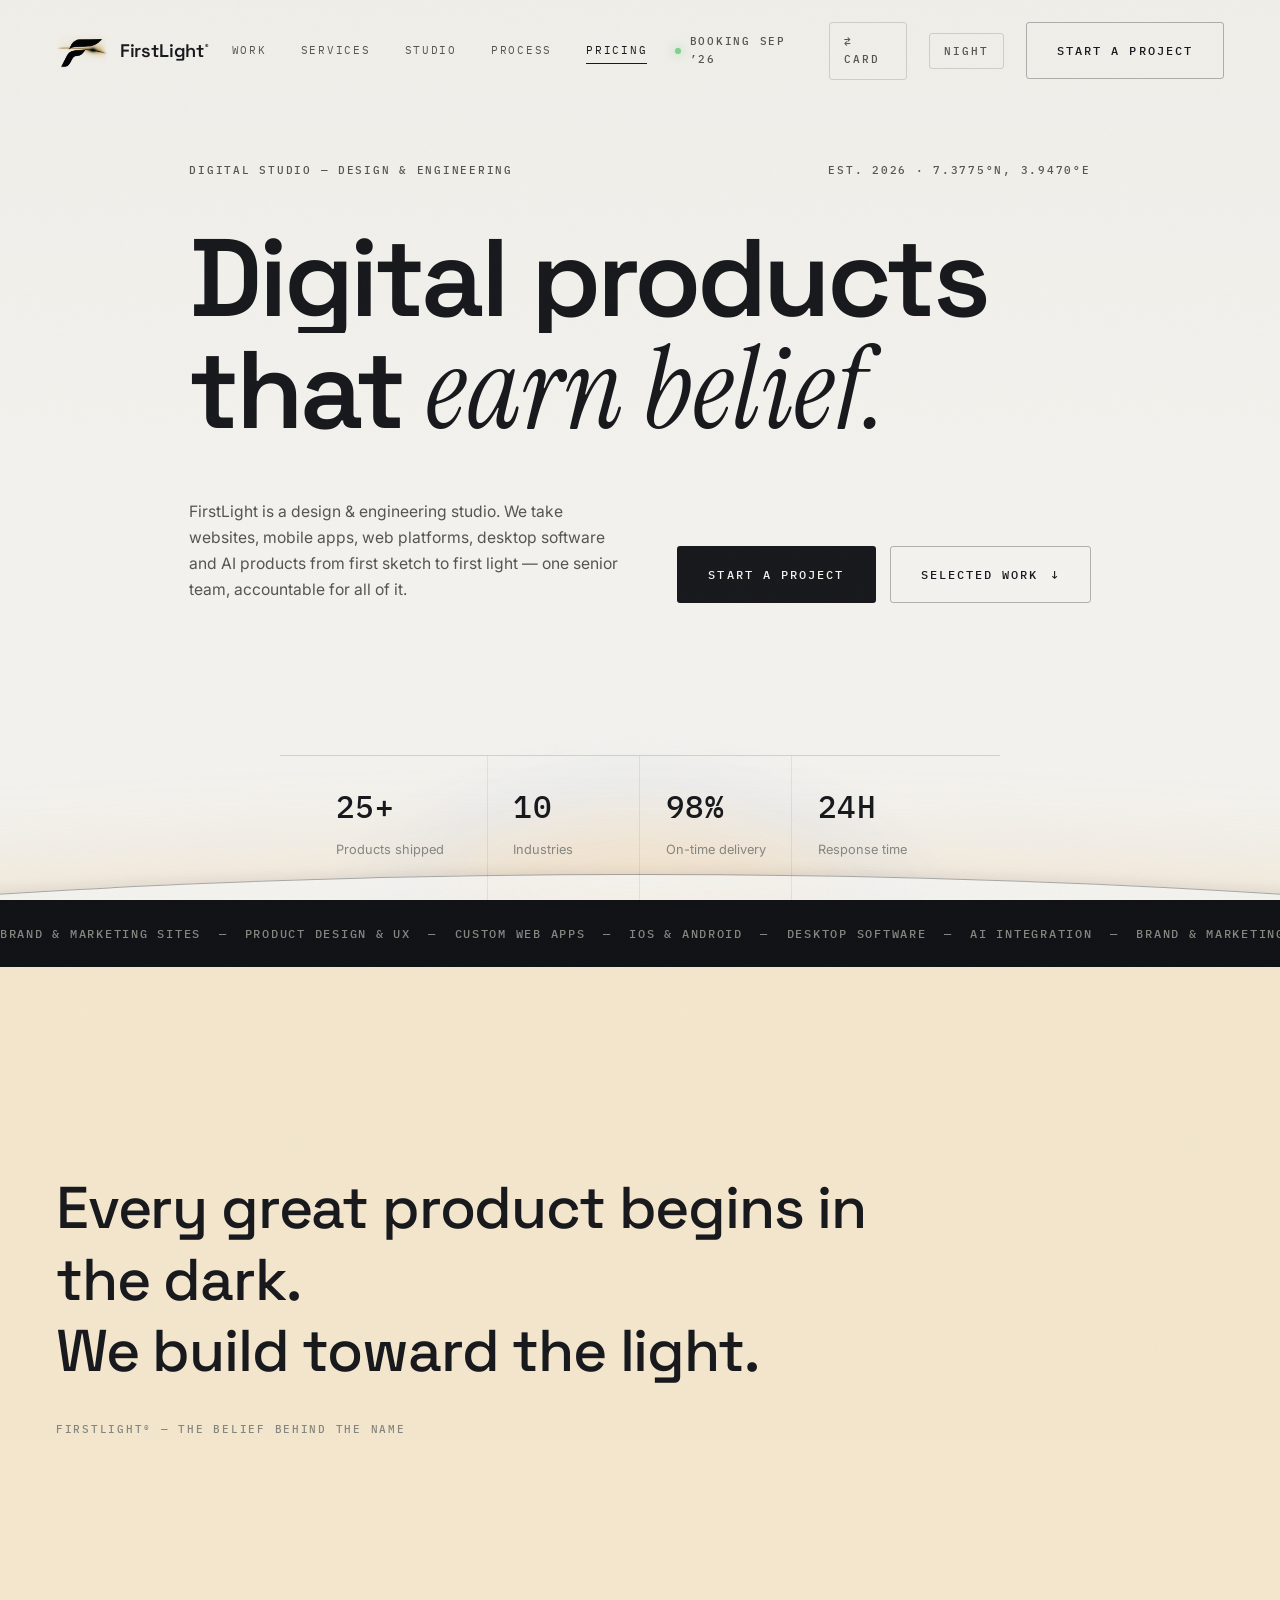
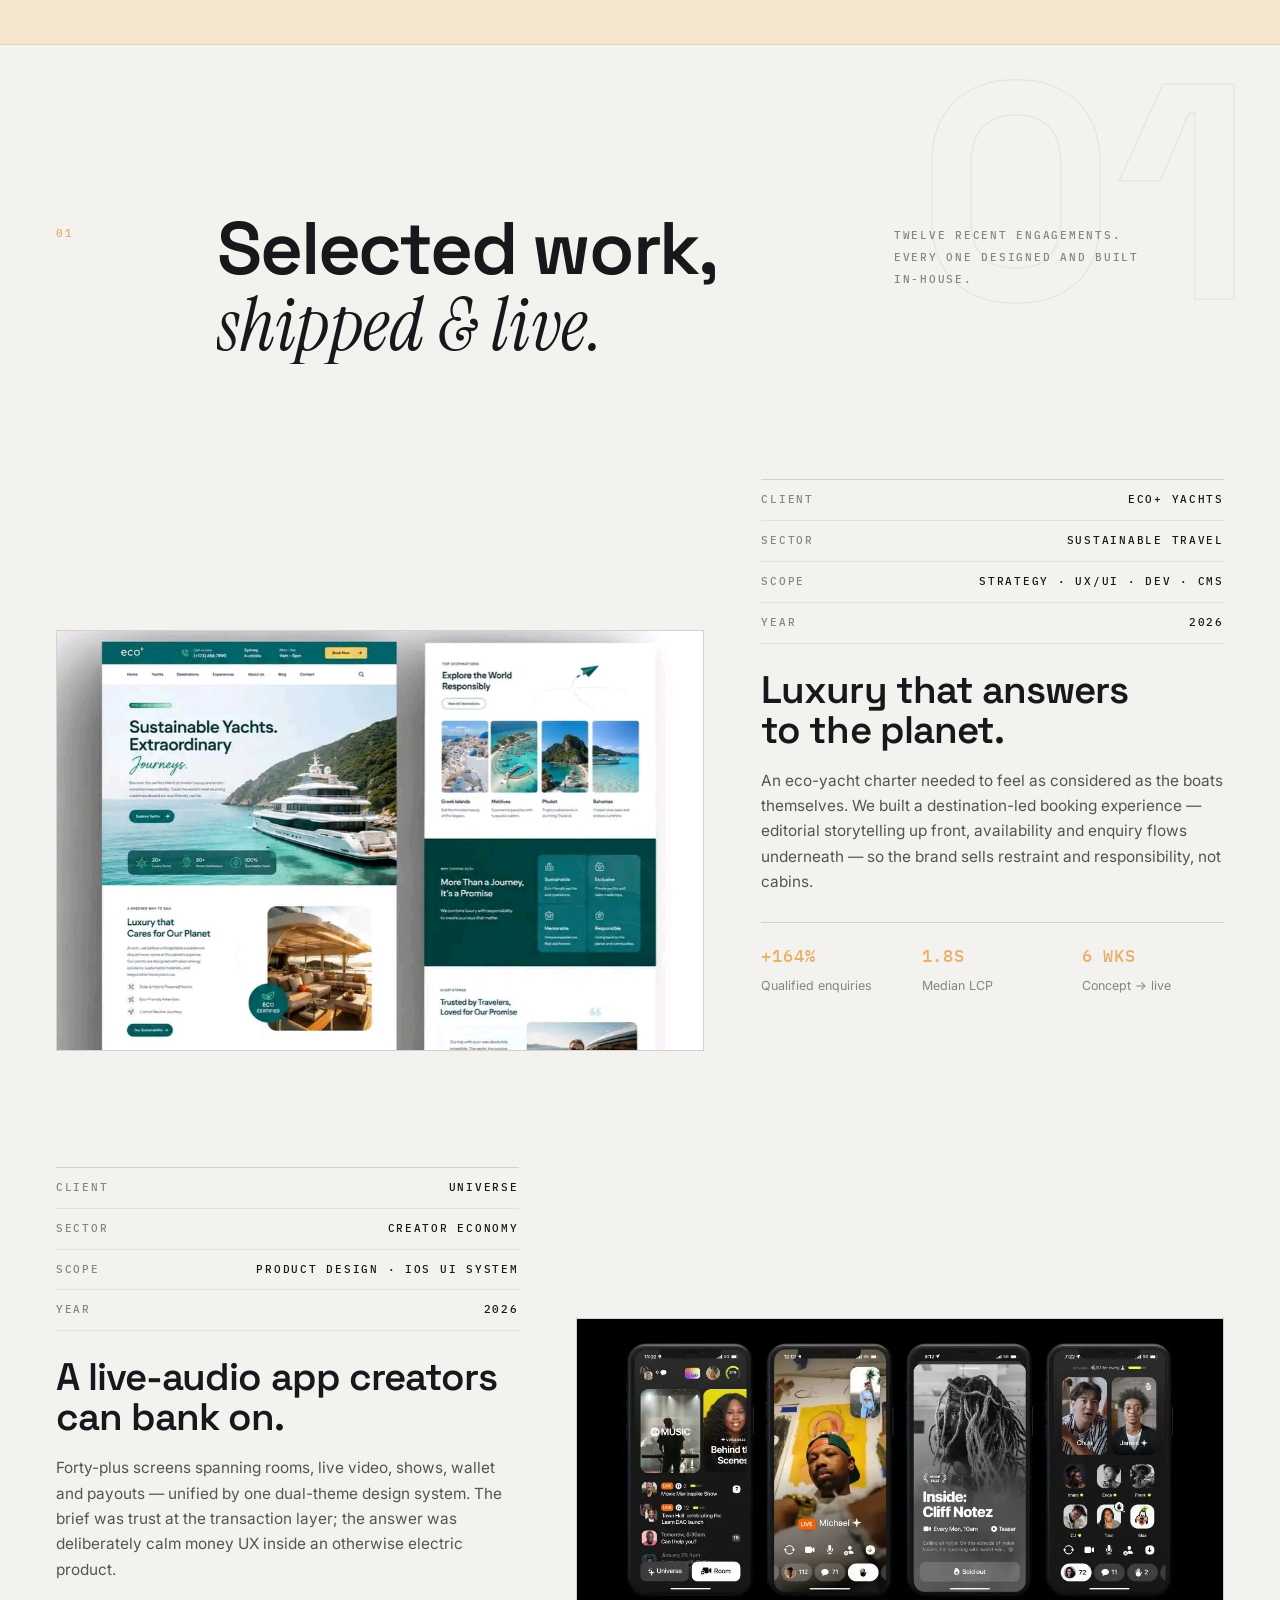
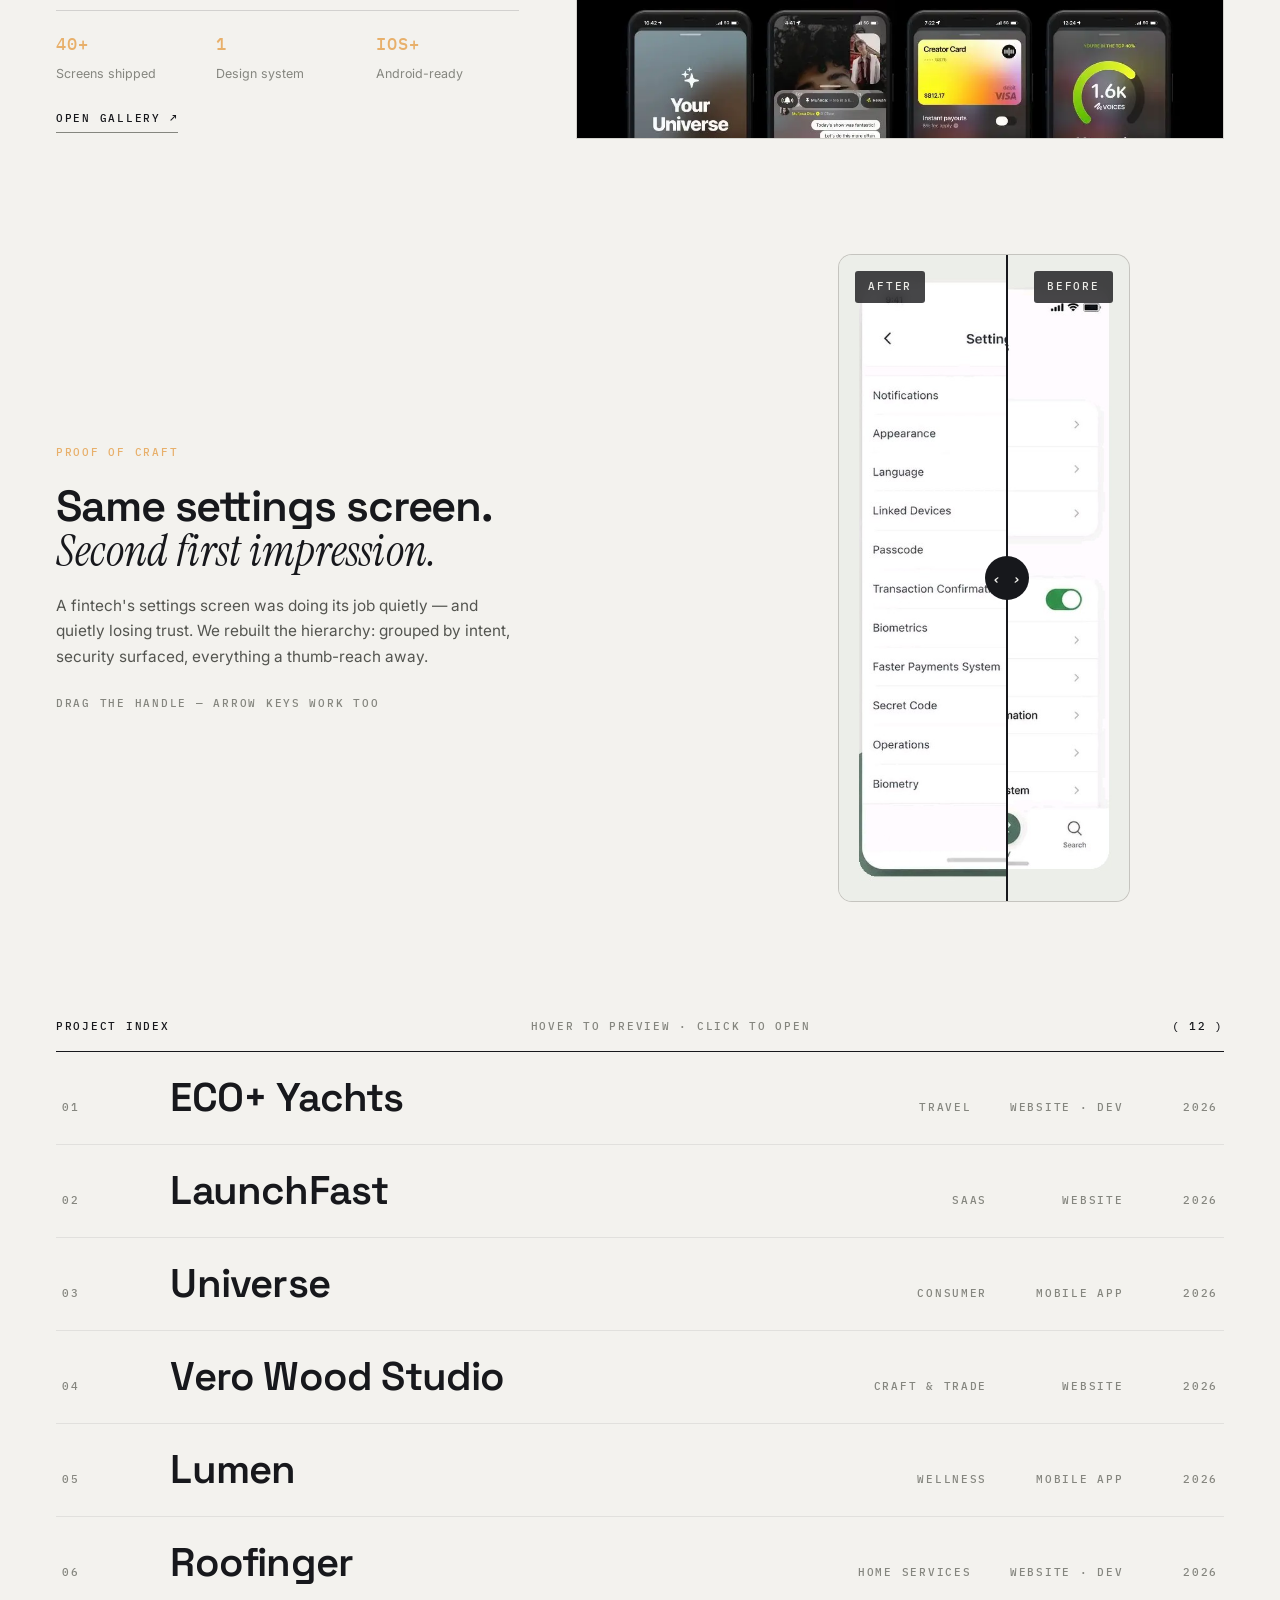
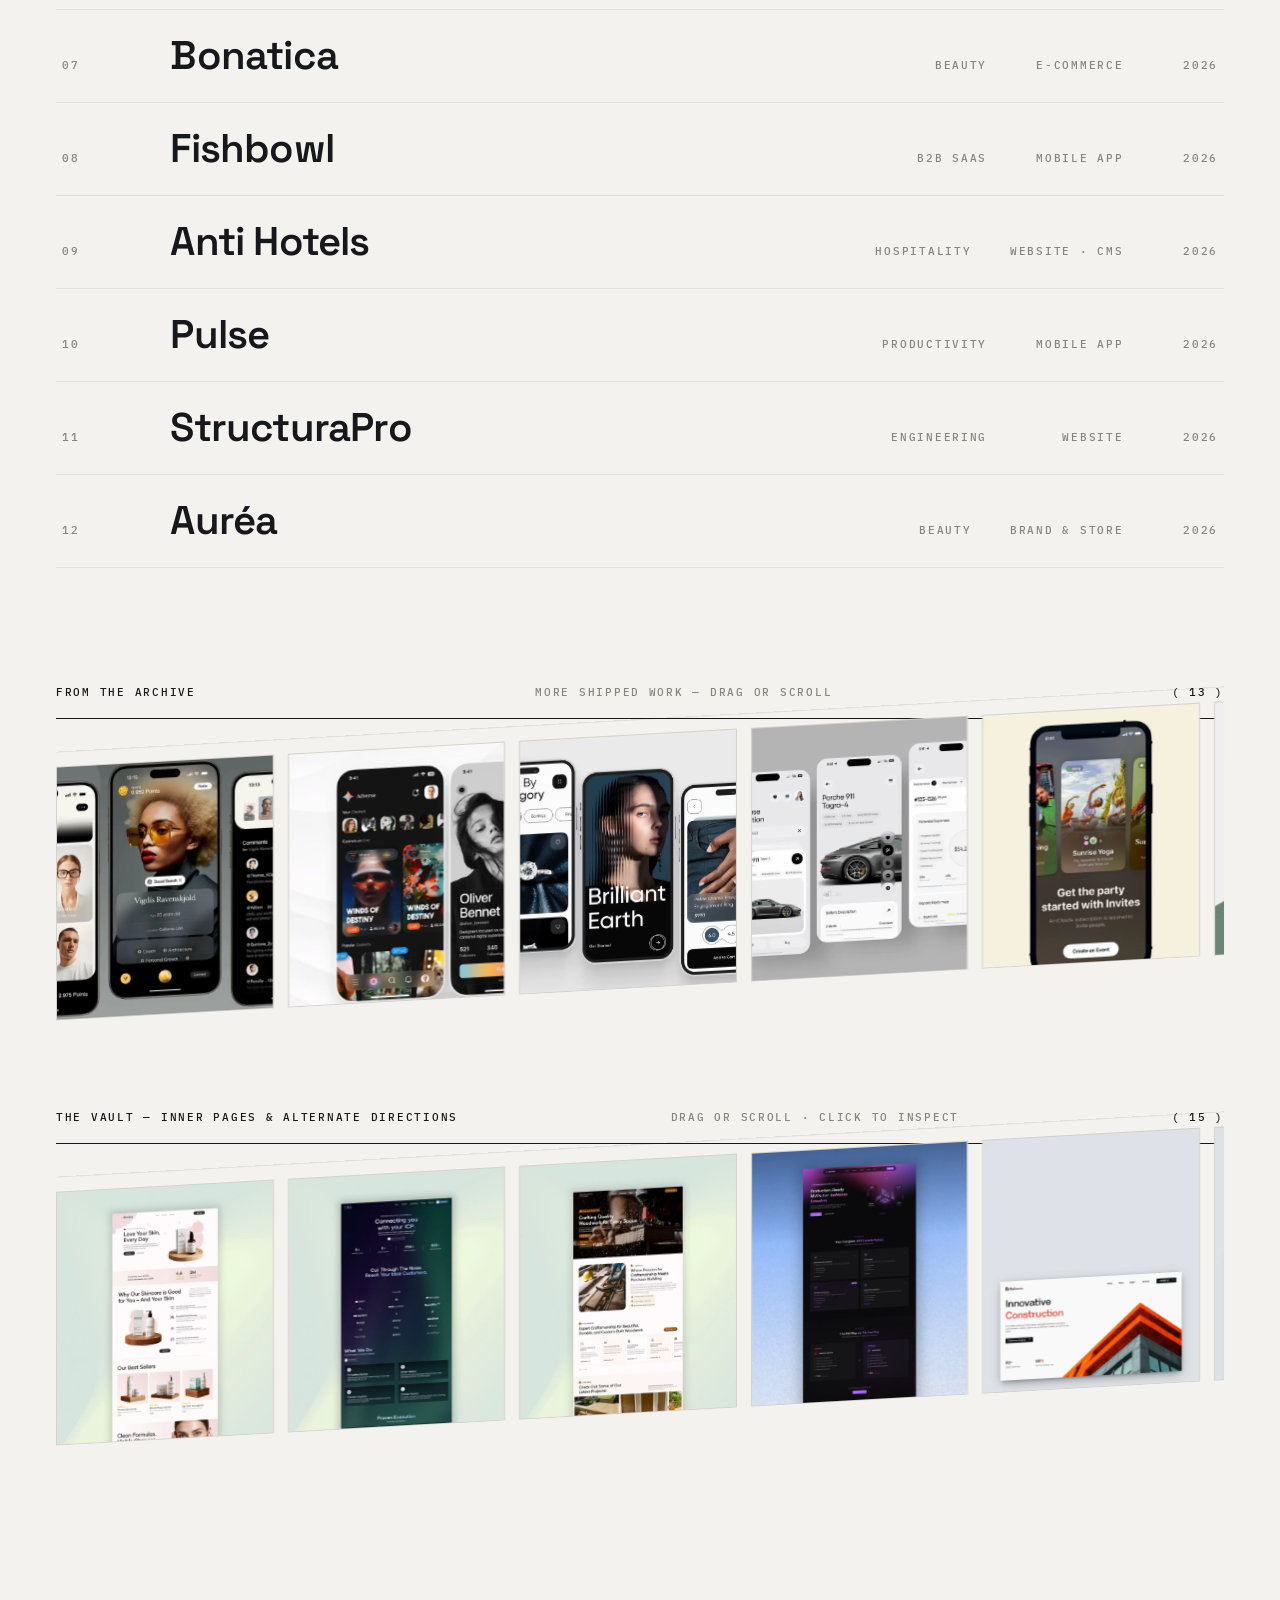
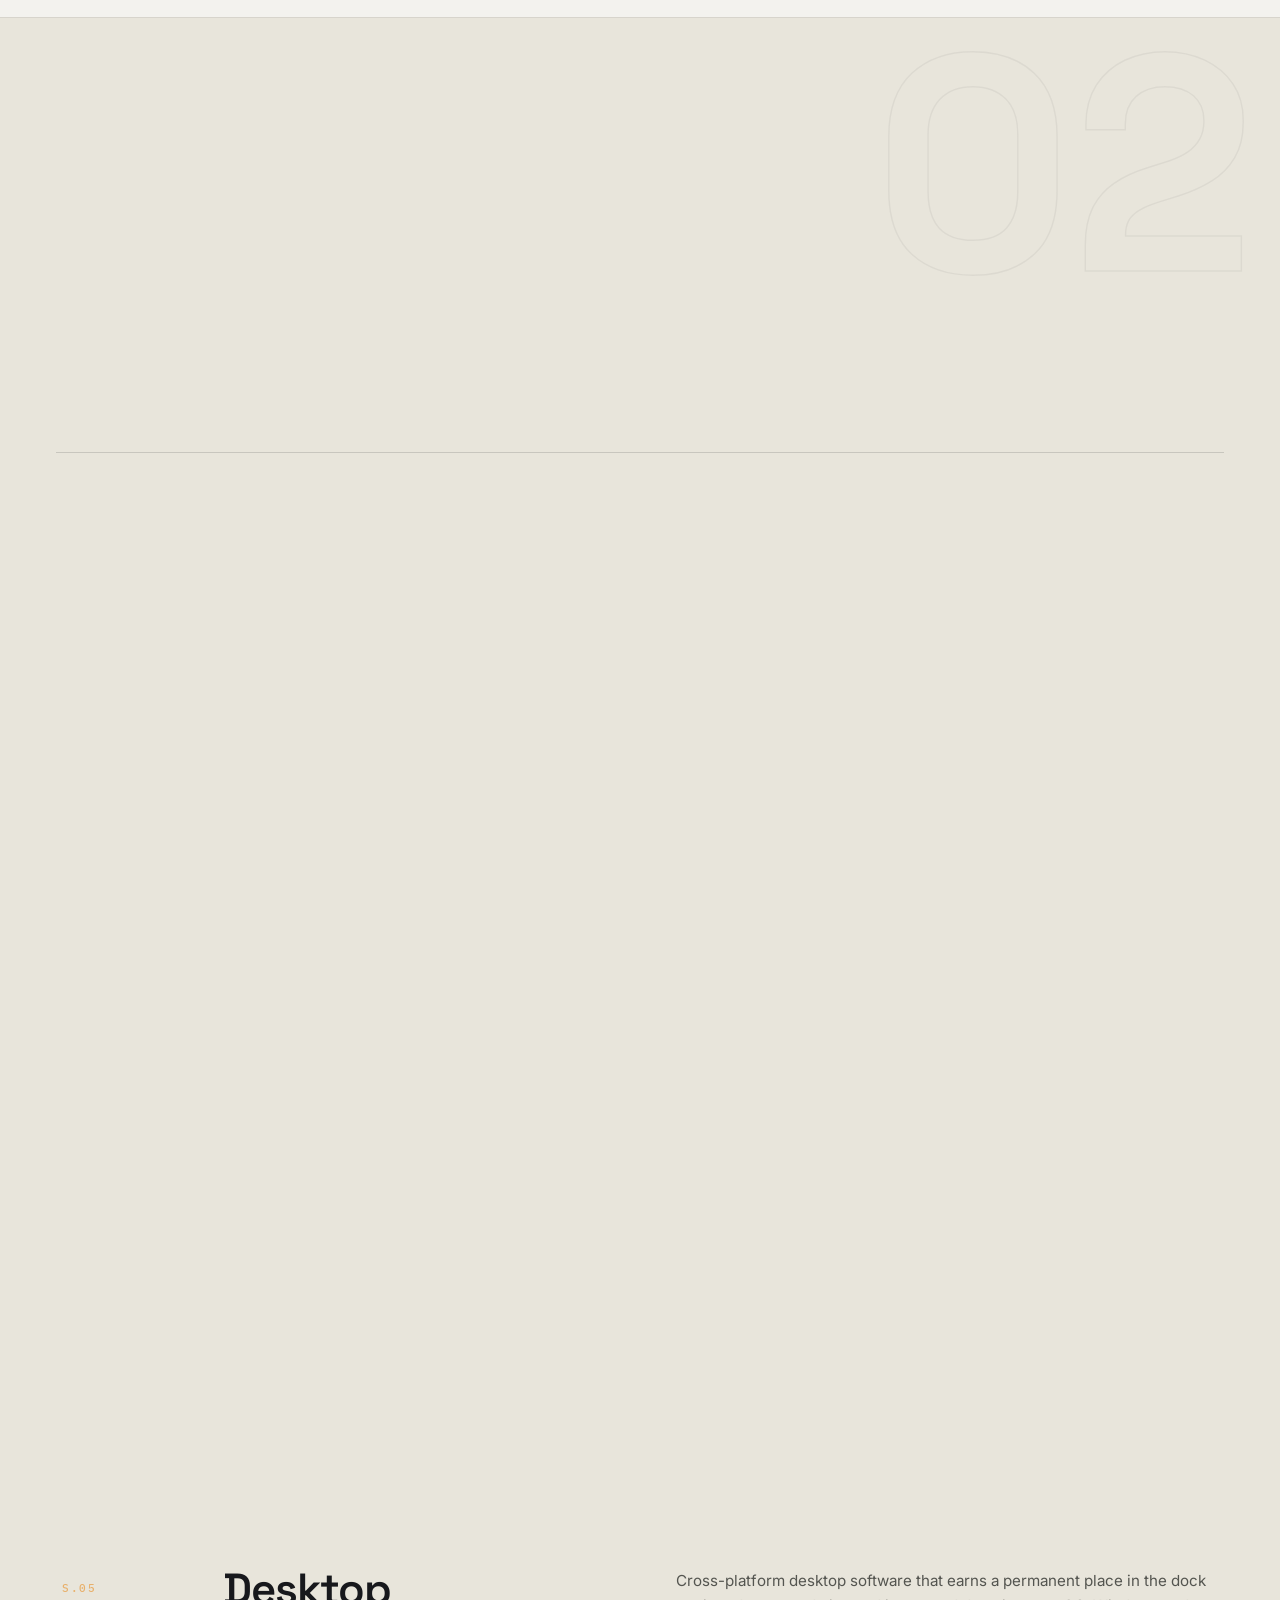
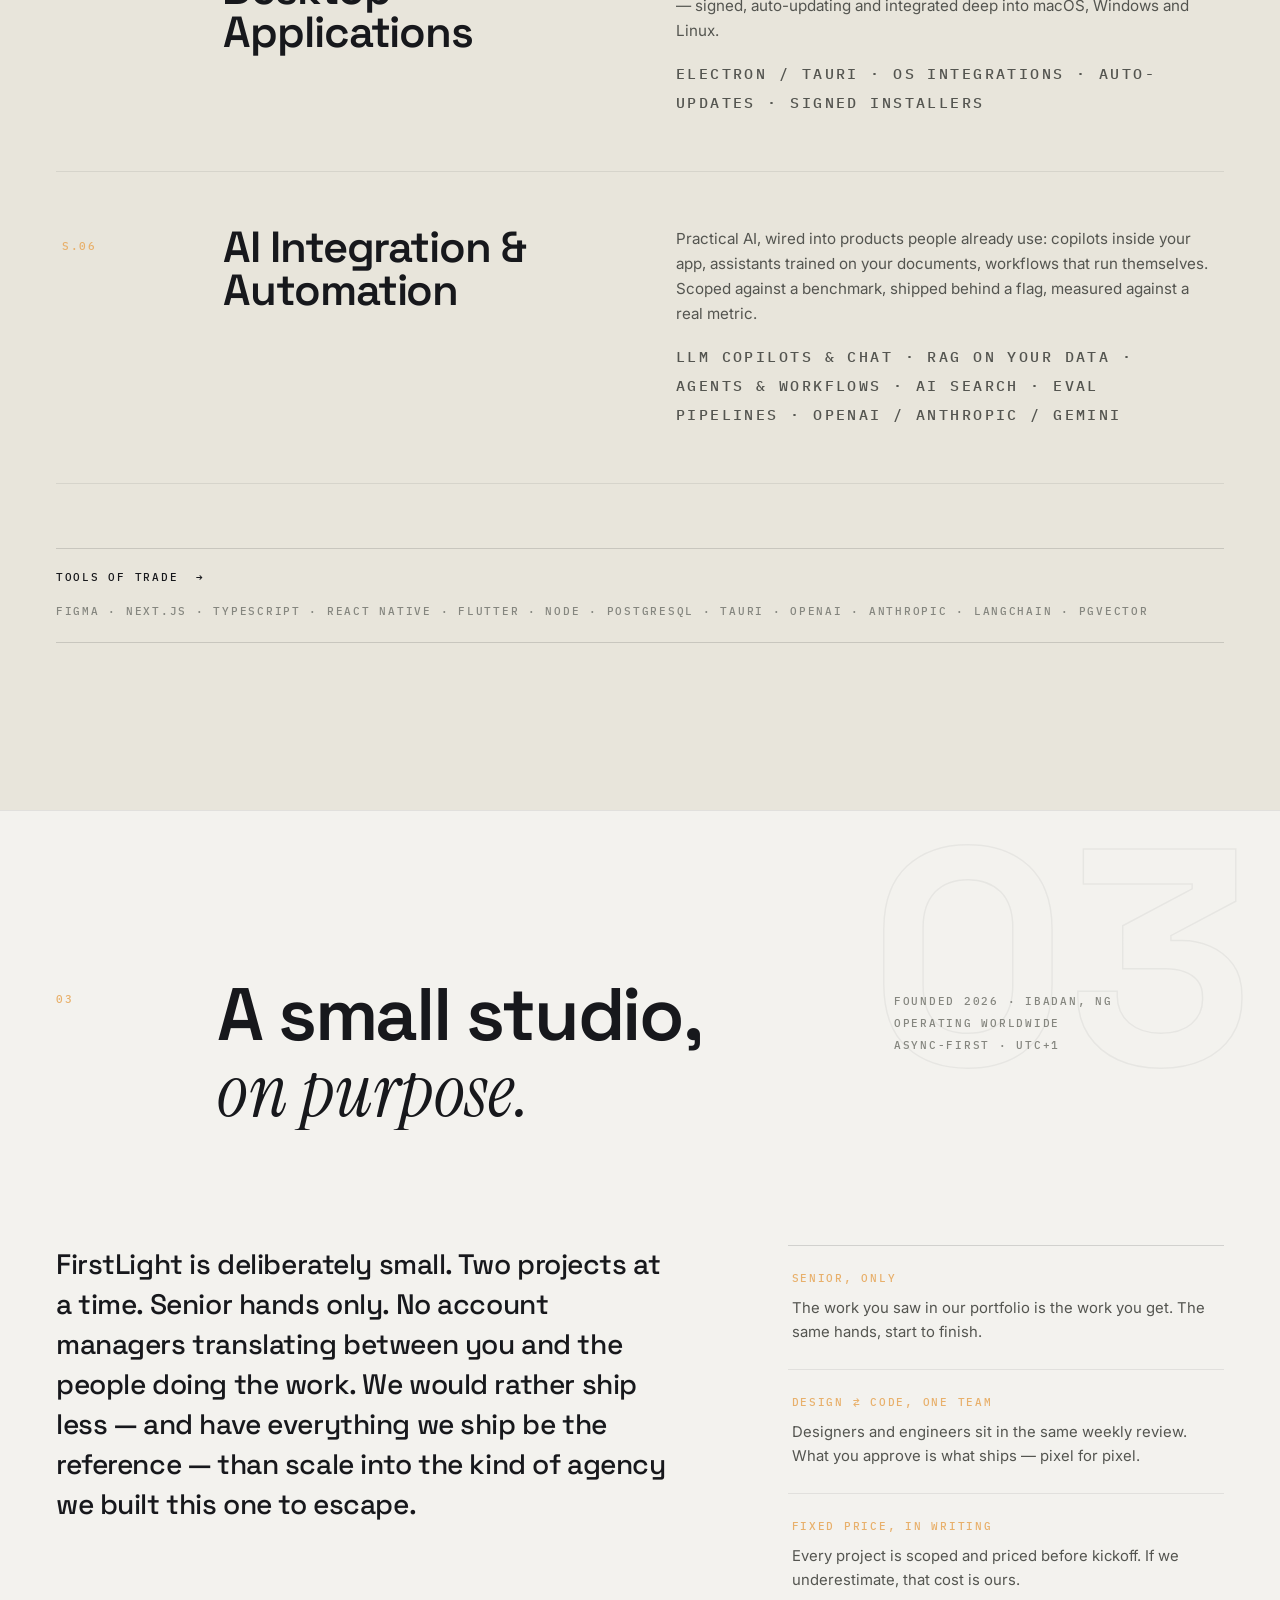
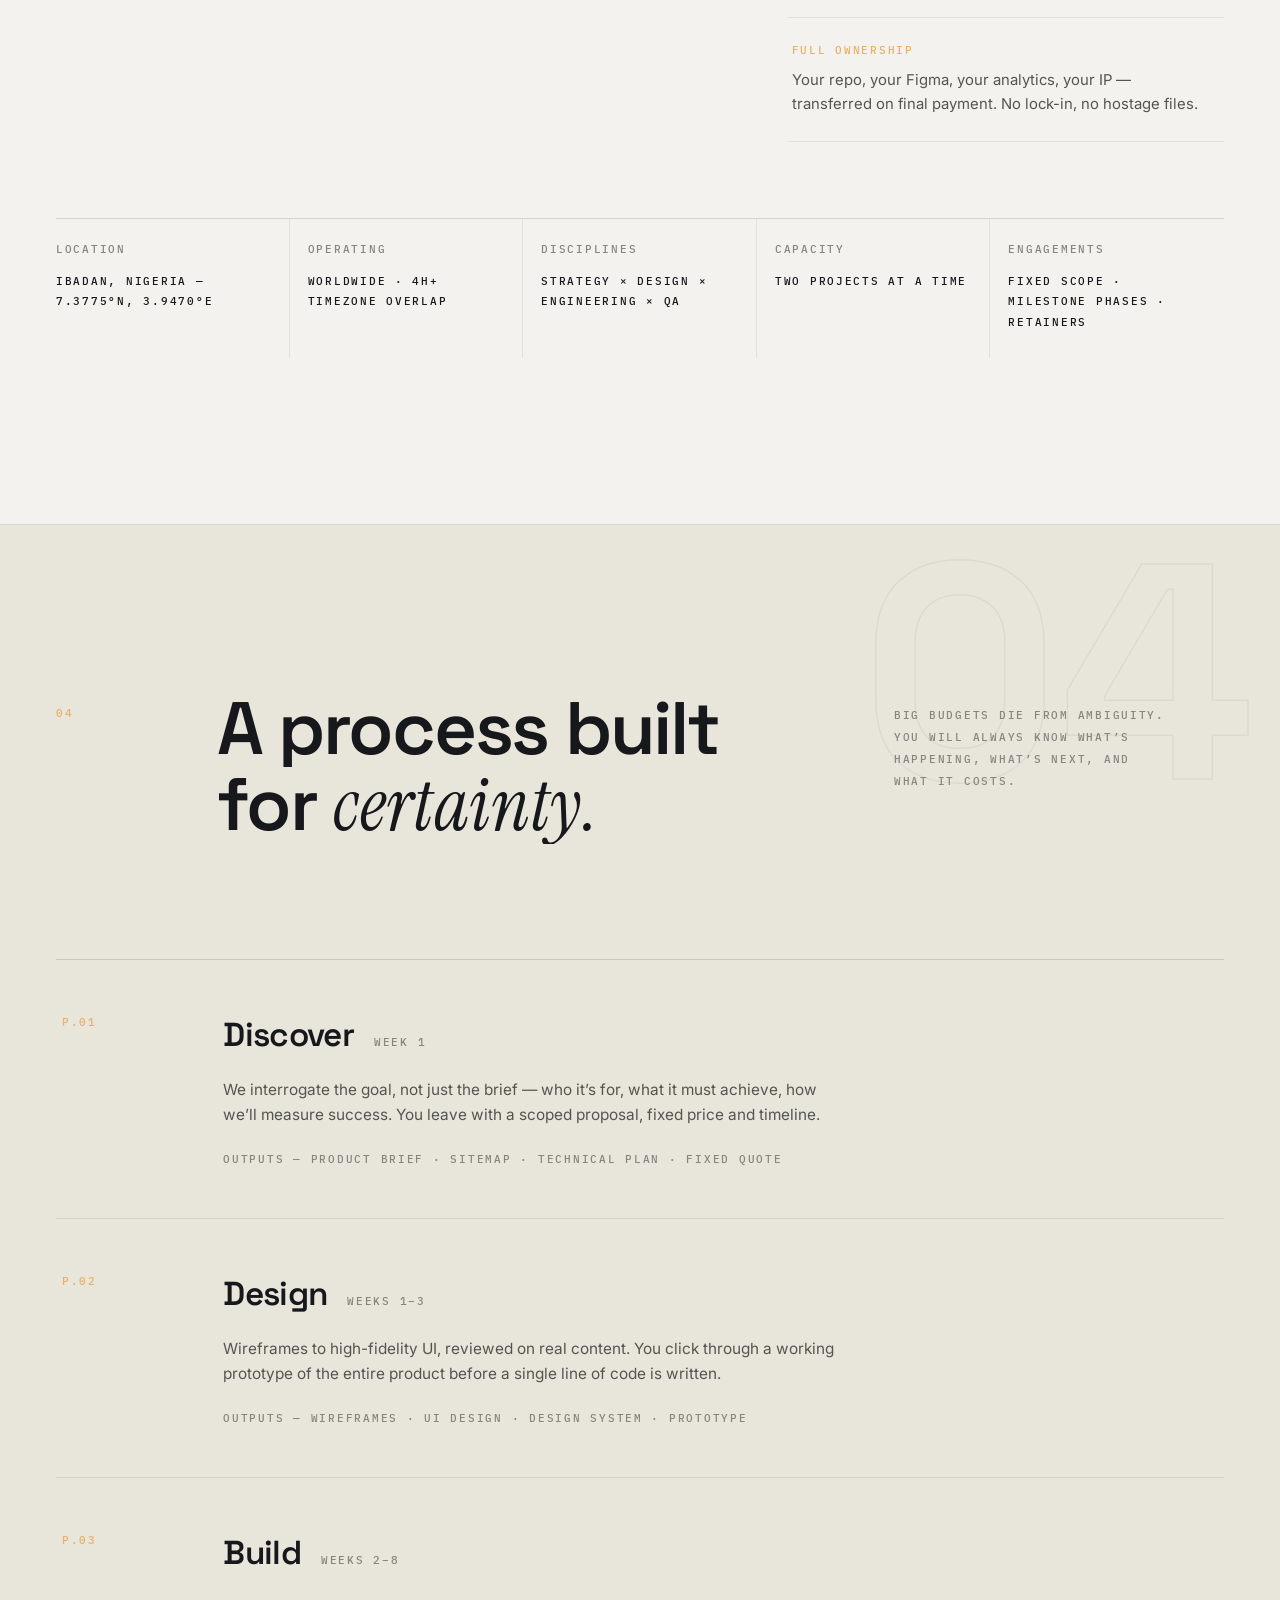
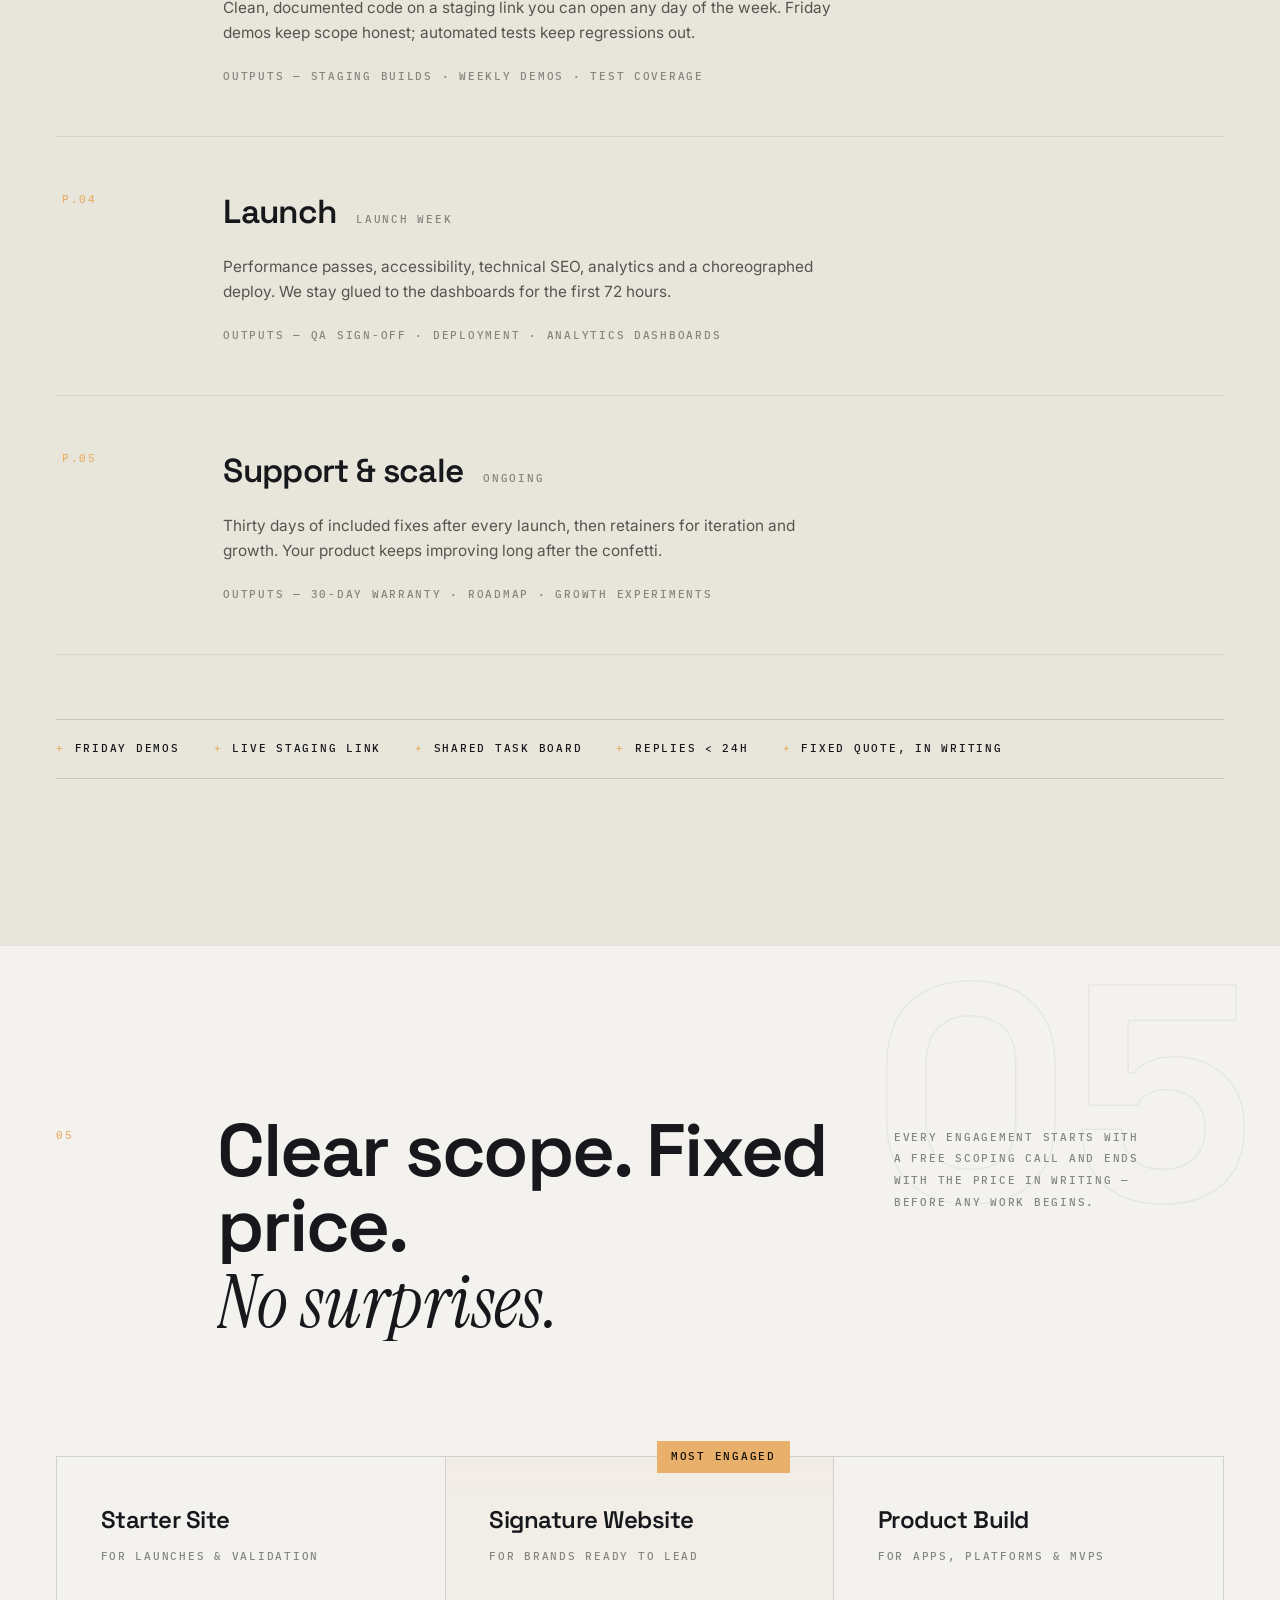
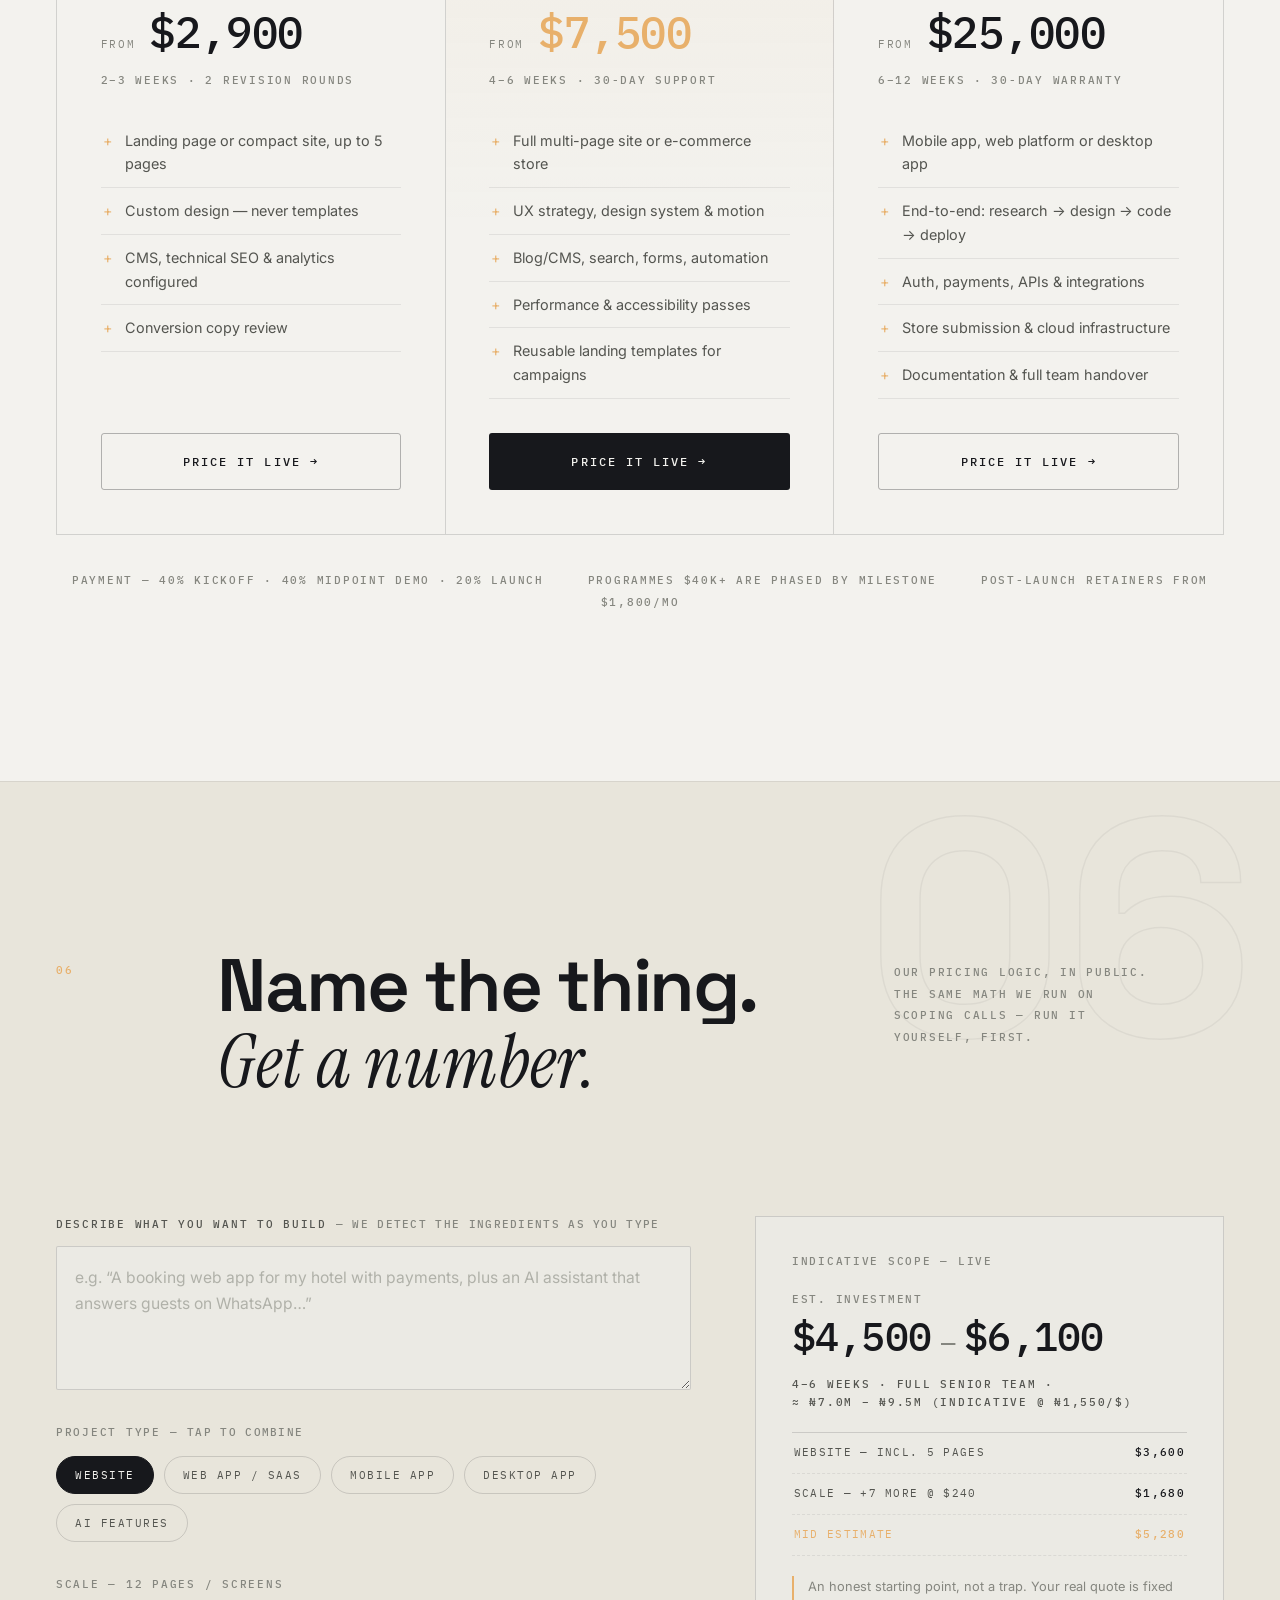
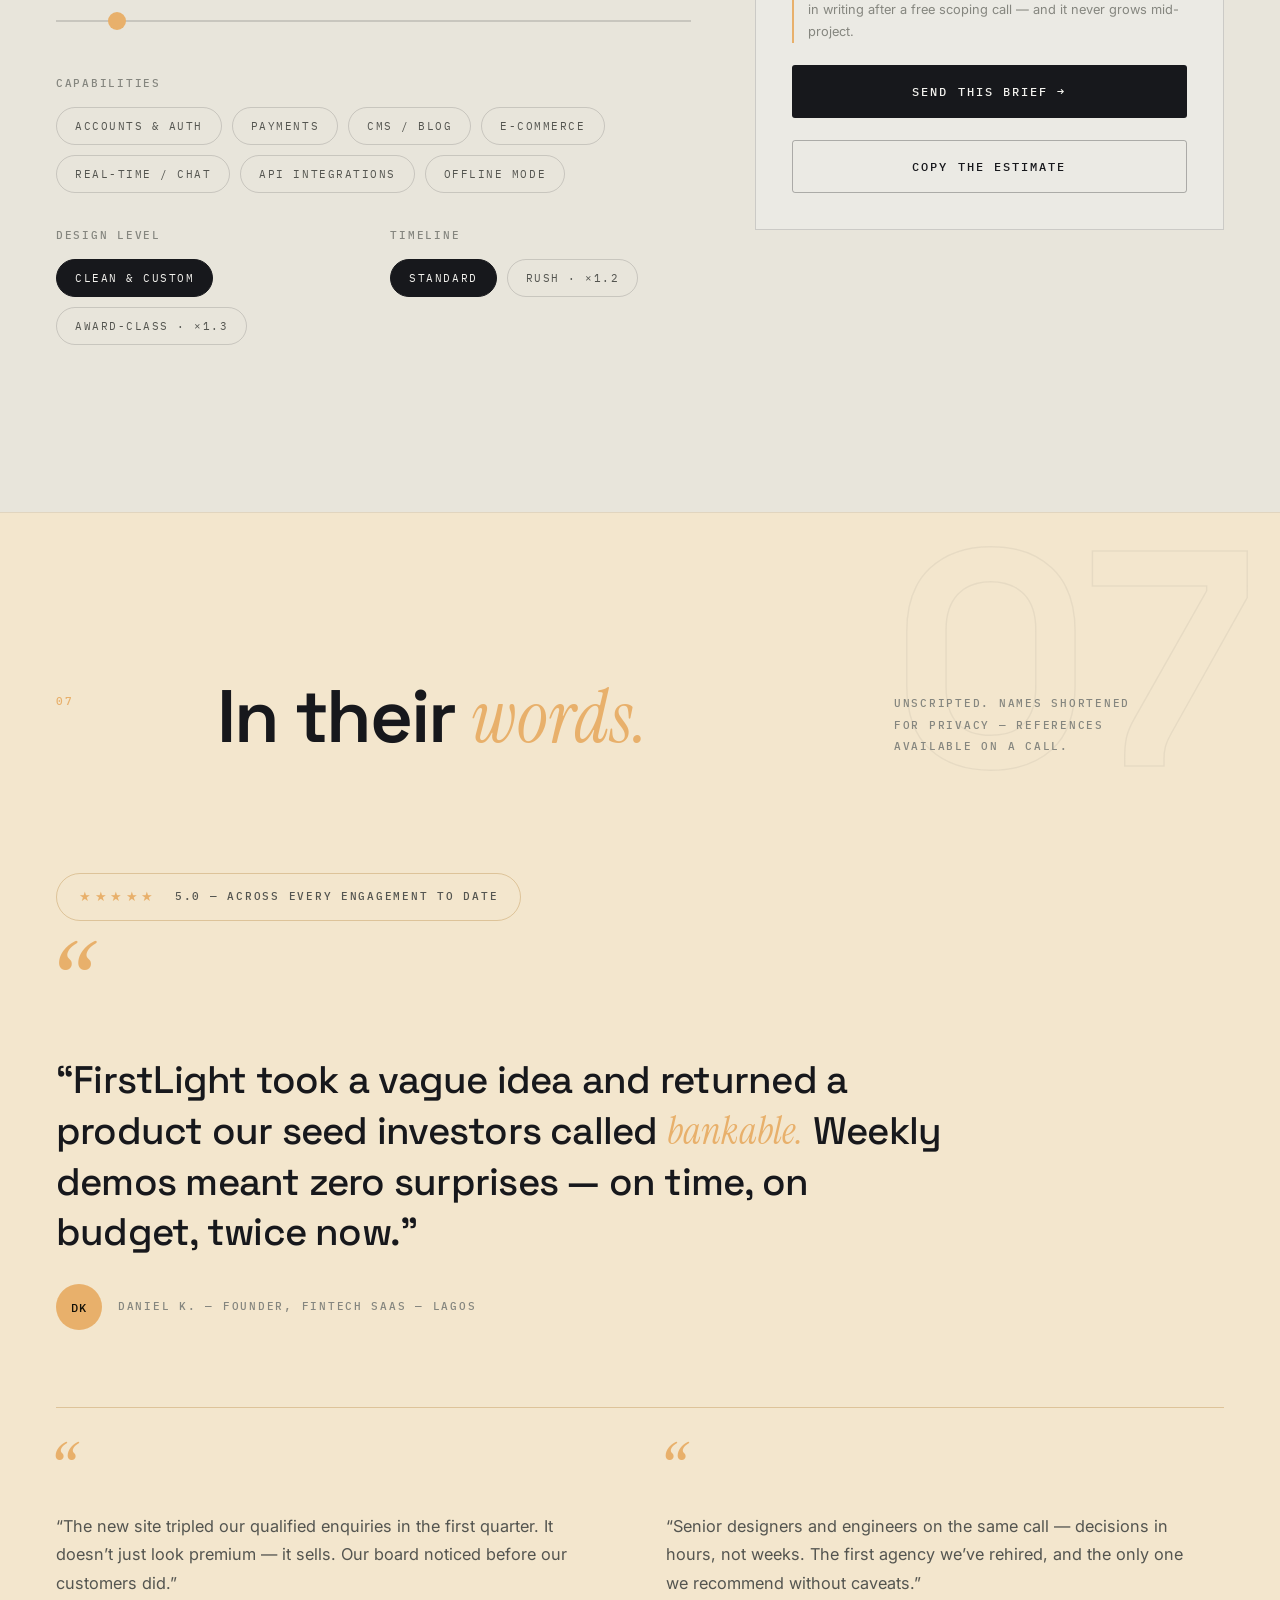
==== index.html @ 86abffaa "FirstLight Digital Studio — launch site (Editorial + Card editions) - index.html: Editorial edition " ====
<!DOCTYPE html>
<html lang="en" data-theme="day">
<head>
<meta charset="UTF-8">
<meta name="viewport" content="width=device-width, initial-scale=1.0">
<title>FirstLight® — Digital Studio | Websites, Apps, Platforms & AI Engineered to Earn Belief</title>
<meta name="description" content="FirstLight is a design and engineering studio. We take websites, mobile apps, web platforms, desktop software and AI integrations from first sketch to first light — one senior team, accountable for all of it.">
<meta property="og:title" content="FirstLight® — Digital Studio">
<meta property="og:description" content="Websites, UX & product design, mobile apps, web platforms, desktop software and AI — designed and engineered end-to-end.">
<meta property="og:image" content="assets/og.png">
<meta property="og:type" content="website">
<link rel="icon" type="image/png" href="assets/favicon.png">
<link rel="preload" as="image" href="assets/mark.png">
<link rel="preconnect" href="https://fonts.googleapis.com">
<link rel="preconnect" href="https://fonts.gstatic.com" crossorigin>
<link href="https://fonts.googleapis.com/css2?family=Space+Grotesk:wght@500;600;700&family=Inter:wght@400;500;600&family=IBM+Plex+Mono:wght@400;500&family=Instrument+Serif:ital@1&display=swap" rel="stylesheet">
<link rel="stylesheet" href="styles.css">
<script type="application/ld+json">
{
  "@context": "https://schema.org",
  "@type": "ProfessionalService",
  "name": "FirstLight Digital Studio",
  "description": "Brand & marketing websites, product design, mobile app development, custom web applications, desktop software and AI integration.",
  "areaServed": "Worldwide",
  "foundingDate": "2026",
  "address": { "@type": "PostalAddress", "addressLocality": "Ibadan", "addressCountry": "NG" },
  "priceRange": "$$$"
}
</script>
</head>
<body>
<noscript><style>.preloader{display:none!important}</style></noscript>

<!-- ============ PRELOADER ============ -->
<div class="preloader" id="preloader" aria-hidden="true">
  <div class="pre-core">
    <img src="assets/mark.png" alt="" class="pre-mark theme-img" id="preMark">
    <span class="pre-word mono">FIRSTLIGHT<sup>®</sup>&nbsp;&nbsp;DIGITAL STUDIO</span>
    <div class="pre-bar"><i id="preBar"></i></div>
  </div>
  <span class="pre-count mono" id="preNum">000</span>
</div>

<div class="progress" id="progress" aria-hidden="true"></div>
<div class="cursor" id="cursor" aria-hidden="true"></div>

<!-- ============ HEADER ============ -->
<header class="site-head" id="siteHead">
  <a class="brand" href="#top" aria-label="FirstLight home">
    <img src="assets/mark.png" alt="" class="brand-mark theme-img">
    <span class="brand-word">FirstLight<sup>®</sup></span>
  </a>
  <nav class="site-nav" aria-label="Primary">
    <a href="#work" class="nav-link" data-scramble>Work</a>
    <a href="#services" class="nav-link" data-scramble>Services</a>
    <a href="#studio" class="nav-link" data-scramble>Studio</a>
    <a href="#process" class="nav-link" data-scramble>Process</a>
    <a href="#pricing" class="nav-link" data-scramble>Pricing</a>
  </nav>
  <div class="head-right">
    <span class="head-avail mono"><i></i>Booking Sep ’26</span>
    <a class="ed-switch mono" href="board.html" title="Switch to the tabbed studio card">⇄ CARD</a>
    <button class="theme-btn mono" id="themeBtn" title="Toggle day / night" aria-label="Toggle day and night theme">DAY</button>
    <a href="#contact" class="btn btn-outline" data-magnet>Start a project</a>
    <button class="burger" id="burger" aria-label="Menu" aria-expanded="false"><span></span><span></span></button>
  </div>
</header>

<div class="mnav" id="mnav" aria-hidden="true">
  <div class="mnav-meta mono">FIRSTLIGHT® — DIGITAL STUDIO<br>EST. 2026 · IBADAN, NG</div>
  <nav class="mnav-links" aria-label="Mobile">
    <a href="#work" class="mnav-link"><span class="mono">01</span>Work</a>
    <a href="#services" class="mnav-link"><span class="mono">02</span>Services</a>
    <a href="#studio" class="mnav-link"><span class="mono">03</span>Studio</a>
    <a href="#process" class="mnav-link"><span class="mono">04</span>Process</a>
    <a href="#pricing" class="mnav-link"><span class="mono">05</span>Pricing</a>
    <a href="#contact" class="mnav-link accent"><span class="mono">06</span>Start a project</a>
  </nav>
  <a href="board.html" class="mnav-ed mono">⇄ CARD EDITION — TABBED STUDIO VIEW</a>
  <div class="mnav-meta mono dim">HELLO@FIRSTLIGHTSTUDIO.CO<br>WORKING WORLDWIDE · UTC+1<br>ON REPEAT — AMAPIANO HEAT ♪</div>
</div>

<!-- ============ HERO ============ -->
<section class="hero" id="top">
  <canvas id="stars" aria-hidden="true"></canvas>
  <div class="hero-viz" aria-hidden="true">
    <div class="dawn" id="dawnFx"></div>
    <div class="hline" id="hlineFx"></div>
  </div>

  <div class="container hero-inner">
    <div class="hero-meta mono" data-reveal>
      <span>DIGITAL STUDIO — DESIGN &amp; ENGINEERING</span>
      <span class="hm-r">EST. 2026 · 7.3775°N, 3.9470°E</span>
    </div>
    <h1 class="hero-h1" data-lines>Digital products<br>that <em>earn belief.</em></h1>
    <div class="hero-bottom">
      <p class="hero-sub" data-reveal data-delay=".35">
        FirstLight is a design &amp; engineering studio. We take websites, mobile apps,
        web platforms, desktop software and AI products from first sketch to first light —
        one senior team, accountable for all of it.
      </p>
      <div class="hero-ctas" data-reveal data-delay=".45">
        <a href="#contact" class="btn btn-solid" data-magnet>Start a project</a>
        <a href="#work" class="btn btn-outline" data-magnet>Selected work <span class="dn">↓</span></a>
      </div>
    </div>
  </div>

  <div class="container hero-stats" data-reveal data-delay=".55">
    <div class="hstat"><span class="hstat-n mono" data-count="25" data-suffix="+">0</span><span class="hstat-l">Products shipped</span></div>
    <div class="hstat"><span class="hstat-n mono" data-count="10" data-suffix="">0</span><span class="hstat-l">Industries</span></div>
    <div class="hstat"><span class="hstat-n mono" data-count="98" data-suffix="%">0</span><span class="hstat-l">On-time delivery</span></div>
    <div class="hstat"><span class="hstat-n mono" data-count="24" data-suffix="H">0</span><span class="hstat-l">Response time</span></div>
  </div>
</section>

<!-- ============ MARQUEE ============ -->
<div class="marquee" aria-hidden="true">
  <div class="marquee-track mono">
    <span>BRAND &amp; MARKETING SITES&nbsp;&nbsp;—&nbsp;&nbsp;PRODUCT DESIGN &amp; UX&nbsp;&nbsp;—&nbsp;&nbsp;CUSTOM WEB APPS&nbsp;&nbsp;—&nbsp;&nbsp;iOS &amp; ANDROID&nbsp;&nbsp;—&nbsp;&nbsp;DESKTOP SOFTWARE&nbsp;&nbsp;—&nbsp;&nbsp;AI INTEGRATION&nbsp;&nbsp;—&nbsp;&nbsp;</span>
    <span>BRAND &amp; MARKETING SITES&nbsp;&nbsp;—&nbsp;&nbsp;PRODUCT DESIGN &amp; UX&nbsp;&nbsp;—&nbsp;&nbsp;CUSTOM WEB APPS&nbsp;&nbsp;—&nbsp;&nbsp;iOS &amp; ANDROID&nbsp;&nbsp;—&nbsp;&nbsp;DESKTOP SOFTWARE&nbsp;&nbsp;—&nbsp;&nbsp;AI INTEGRATION&nbsp;&nbsp;—&nbsp;&nbsp;</span>
  </div>
</div>

<!-- ============ BELIEF ============ -->
<section class="belief">
  <div class="container">
    <p class="belief-text" id="belief">
      <span class="wchunk">Every great product begins in the dark.</span><br>
      <span class="wchunk">We build <em>toward the light.</em></span>
    </p>
    <p class="belief-note mono" data-reveal>FIRSTLIGHT® — THE BELIEF BEHIND THE NAME</p>
  </div>
</section>

<!-- ============ 01 — WORK ============ -->
<section class="sec" id="work" data-ghost="01">
  <div class="container">
    <div class="sec-top">
      <span class="sec-no mono" data-reveal>01</span>
      <h2 class="sec-h2" data-lines>Selected work,<br><em>shipped &amp; live.</em></h2>
      <p class="sec-note mono" data-reveal data-delay=".25">TWELVE RECENT ENGAGEMENTS.<br>EVERY ONE DESIGNED AND BUILT<br>IN-HOUSE.</p>
    </div>

    <!-- Featured case A -->
    <article class="case">
      <div class="case-media" data-parallax data-lb-src="assets/work/eco-yachts.jpg" role="button" tabindex="0" aria-label="Open ECO+ Yachts gallery">
        <img src="assets/work/eco-yachts.jpg" alt="ECO+ Yachts website" data-name="ECO+ Yachts" data-meta="SUSTAINABLE TRAVEL — WEBSITE &amp; BOOKING — 2026" data-desc="Destination-led booking experience for an eco-luxury yacht charter.">
      </div>
      <div class="case-info">
        <ul class="case-meta mono" data-reveal>
          <li><span>CLIENT</span>ECO+ YACHTS</li>
          <li><span>SECTOR</span>SUSTAINABLE TRAVEL</li>
          <li><span>SCOPE</span>STRATEGY · UX/UI · DEV · CMS</li>
          <li><span>YEAR</span>2026</li>
        </ul>
        <h3 class="case-h3" data-reveal data-delay=".1">Luxury that answers<br>to the planet.</h3>
        <p class="case-p" data-reveal data-delay=".18">
          An eco-yacht charter needed to feel as considered as the boats themselves.
          We built a destination-led booking experience — editorial storytelling up front,
          availability and enquiry flows underneath — so the brand sells restraint and
          responsibility, not cabins.
        </p>
        <div class="case-metrics" data-reveal data-delay=".26">
          <div><span class="mono">+164%</span>Qualified enquiries</div>
          <div><span class="mono">1.8s</span>Median LCP</div>
          <div><span class="mono">6 wks</span>Concept → live</div>
        </div>
        <a href="#" class="case-link mono js-jump" data-target="0" data-reveal data-delay=".3">OPEN GALLERY ↗</a>
      </div>
    </article>

    <!-- Featured case B -->
    <article class="case flip">
      <div class="case-media" data-parallax data-lb-src="assets/work/universe-app.webp" role="button" tabindex="0" aria-label="Open Universe gallery">
        <img src="assets/work/universe-app.webp" alt="Universe live-audio app" data-name="Universe" data-meta="CREATOR ECONOMY — MOBILE APP — 2026" data-desc="Live audio, video rooms, wallet and payouts — one dual-theme design system.">
      </div>
      <div class="case-info">
        <ul class="case-meta mono" data-reveal>
          <li><span>CLIENT</span>UNIVERSE</li>
          <li><span>SECTOR</span>CREATOR ECONOMY</li>
          <li><span>SCOPE</span>PRODUCT DESIGN · iOS UI SYSTEM</li>
          <li><span>YEAR</span>2026</li>
        </ul>
        <h3 class="case-h3" data-reveal data-delay=".1">A live-audio app creators<br>can bank on.</h3>
        <p class="case-p" data-reveal data-delay=".18">
          Forty-plus screens spanning rooms, live video, shows, wallet and payouts —
          unified by one dual-theme design system. The brief was trust at the transaction
          layer; the answer was deliberately calm money UX inside an otherwise electric product.
        </p>
        <div class="case-metrics" data-reveal data-delay=".26">
          <div><span class="mono">40+</span>Screens shipped</div>
          <div><span class="mono">1</span>Design system</div>
          <div><span class="mono">iOS+</span>Android-ready</div>
        </div>
        <a href="#" class="case-link mono js-jump" data-target="2" data-reveal data-delay=".3">OPEN GALLERY ↗</a>
      </div>
    </article>

    <!-- Before / After -->
    <div class="ba-block">
      <div class="ba-copy">
        <span class="mono kicker" data-reveal>PROOF OF CRAFT</span>
        <h3 class="ba-h3" data-lines>Same settings screen.<br><em>Second first impression.</em></h3>
        <p class="ba-p" data-reveal data-delay=".15">
          A fintech's settings screen was doing its job quietly — and quietly losing trust.
          We rebuilt the hierarchy: grouped by intent, security surfaced, everything a thumb-reach away.
        </p>
        <p class="ba-note mono" data-reveal data-delay=".25">DRAG THE HANDLE — ARROW KEYS WORK TOO</p>
      </div>
      <div class="ba" id="ba" data-reveal data-delay=".1">
        <img class="ba-img" src="assets/work/settings-after.jpg" alt="Redesigned settings screen">
        <div class="ba-top"><img class="ba-img" src="assets/work/settings-before.jpg" alt="Original settings screen"></div>
        <span class="ba-tag t-a mono">AFTER</span>
        <span class="ba-tag t-b mono">BEFORE</span>
        <div class="ba-line" aria-hidden="true"><i></i></div>
        <div class="ba-hit" id="baHit"></div>
        <input class="ba-range" id="baRange" type="range" min="0" max="100" value="58" aria-label="Move the comparison handle">
      </div>
    </div>

    <!-- Project index -->
    <div class="index-head mono" data-reveal>
      <span>PROJECT INDEX</span><span class="dim">HOVER TO PREVIEW · CLICK TO OPEN</span><span>( 12 )</span>
    </div>
    <ul class="p-index" id="pIndex">
      <li class="p-row" data-img="assets/work/eco-yachts.jpg" data-name="ECO+ Yachts" data-meta="TRAVEL — WEBSITE &amp; BOOKING — 2026" data-desc="Destination-led booking experience for an eco-luxury yacht charter."><span class="p-no mono">01</span><span class="p-name">ECO+ Yachts</span><span class="p-sector mono">TRAVEL</span><span class="p-scope mono">WEBSITE · DEV</span><span class="p-year mono">2026</span></li>
      <li class="p-row" data-img="assets/work/launchfast.jpg" data-name="LaunchFast" data-meta="SAAS — MARKETING SITE — 2026" data-desc="Conversion-led site for a rapid MVP studio — offer engineered to close founders."><span class="p-no mono">02</span><span class="p-name">LaunchFast</span><span class="p-sector mono">SAAS</span><span class="p-scope mono">WEBSITE</span><span class="p-year mono">2026</span></li>
      <li class="p-row" data-img="assets/work/universe-app.webp" data-name="Universe" data-meta="CREATOR ECONOMY — MOBILE APP — 2026" data-desc="Live audio, video rooms, wallet and payouts in one design system."><span class="p-no mono">03</span><span class="p-name">Universe</span><span class="p-sector mono">CONSUMER</span><span class="p-scope mono">MOBILE APP</span><span class="p-year mono">2026</span></li>
      <li class="p-row" data-img="assets/work/vero-wood.jpg" data-name="Vero Wood Studio" data-meta="CRAFT &amp; TRADE — WEBSITE — 2026" data-desc="Warm, editorial presence for a bespoke carpentry studio — portfolio, services, quote capture."><span class="p-no mono">04</span><span class="p-name">Vero Wood Studio</span><span class="p-sector mono">CRAFT &amp; TRADE</span><span class="p-scope mono">WEBSITE</span><span class="p-year mono">2026</span></li>
      <li class="p-row" data-img="assets/work/lumen-app.webp" data-name="Lumen" data-meta="WELLNESS — MOBILE APP — 2026" data-desc="Meditation and audiobooks with session tracking and a cinematic identity."><span class="p-no mono">05</span><span class="p-name">Lumen</span><span class="p-sector mono">WELLNESS</span><span class="p-scope mono">MOBILE APP</span><span class="p-year mono">2026</span></li>
      <li class="p-row" data-img="assets/work/roofinger.webp" data-name="Roofinger" data-meta="HOME SERVICES — WEBSITE — 2026" data-desc="Lead-generation powerhouse for a roofing company — services, projects, FAQs, estimate CTAs."><span class="p-no mono">06</span><span class="p-name">Roofinger</span><span class="p-sector mono">HOME SERVICES</span><span class="p-scope mono">WEBSITE · DEV</span><span class="p-year mono">2026</span></li>
      <li class="p-row" data-img="assets/work/bonatica.jpg" data-name="Bonatica" data-meta="BEAUTY — E-COMMERCE — 2026" data-desc="Skincare storefront with soft, clinical elegance and a reviews engine built for trust."><span class="p-no mono">07</span><span class="p-name">Bonatica</span><span class="p-sector mono">BEAUTY</span><span class="p-scope mono">E-COMMERCE</span><span class="p-year mono">2026</span></li>
      <li class="p-row" data-img="assets/work/fishbowl-app.webp" data-name="Fishbowl" data-meta="B2B SAAS — MOBILE APP — 2026" data-desc="Sales companion: leads pipeline, automation builder and executive digests."><span class="p-no mono">08</span><span class="p-name">Fishbowl</span><span class="p-sector mono">B2B SAAS</span><span class="p-scope mono">MOBILE APP</span><span class="p-year mono">2026</span></li>
      <li class="p-row" data-img="assets/work/anti-hotels.jpg" data-name="Anti Hotels" data-meta="HOSPITALITY — WEBSITE — 2026" data-desc="Boutique hotel experience with availability, rooms, offers and gallery storytelling."><span class="p-no mono">09</span><span class="p-name">Anti Hotels</span><span class="p-sector mono">HOSPITALITY</span><span class="p-scope mono">WEBSITE · CMS</span><span class="p-year mono">2026</span></li>
      <li class="p-row" data-img="assets/work/pulse-app.webp" data-name="Pulse" data-meta="PRODUCTIVITY — MOBILE APP — 2026" data-desc="Monochrome task and project manager — timeline, calendar, team tasks."><span class="p-no mono">10</span><span class="p-name">Pulse</span><span class="p-sector mono">PRODUCTIVITY</span><span class="p-scope mono">MOBILE APP</span><span class="p-year mono">2026</span></li>
      <li class="p-row" data-img="assets/work/structurapro.jpg" data-name="StructuraPro" data-meta="ENGINEERING — WEBSITE — 2026" data-desc="Precision-led site for a structural engineering partner — services, projects, certifications."><span class="p-no mono">11</span><span class="p-name">StructuraPro</span><span class="p-sector mono">ENGINEERING</span><span class="p-scope mono">WEBSITE</span><span class="p-year mono">2026</span></li>
      <li class="p-row" data-img="assets/work/aurea.jpg" data-name="Auréa" data-meta="BEAUTY — BRAND &amp; STORE — 2026" data-desc="Botanical skincare brand world — photography, benefits architecture, subscription-ready."><span class="p-no mono">12</span><span class="p-name">Auréa</span><span class="p-sector mono">BEAUTY</span><span class="p-scope mono">BRAND &amp; STORE</span><span class="p-year mono">2026</span></li>
    </ul>
    <img id="pPreview" class="p-preview" alt="" aria-hidden="true">

    <!-- Archive -->
    <div class="index-head mono arc" data-reveal><span>FROM THE ARCHIVE</span><span class="dim">MORE SHIPPED WORK — DRAG OR SCROLL</span><span>( 13 )</span></div>
    <div class="astrip" id="astrip">
      <figure class="js-lb" data-name="Connect" data-meta="SOCIAL — MOBILE APP UI" data-desc="Profile-first social discovery concept."><img src="assets/work/social-connect.webp" alt="Social app" loading="lazy"></figure>
      <figure class="js-lb" data-name="Adverse" data-meta="LIVE STREAMING — MOBILE APP" data-desc="Creator live-streaming with stories and profile cards."><img src="assets/work/adverse-app.webp" alt="Adverse app" loading="lazy"></figure>
      <figure class="js-lb" data-name="Brilliant" data-meta="LUXURY — COMMERCE APP" data-desc="Jewellery commerce with shared-prong product detail."><img src="assets/work/brilliant-app.webp" alt="Brilliant app" loading="lazy"></figure>
      <figure class="js-lb" data-name="Autocheck" data-meta="AUTOMOTIVE — INSPECTION APP" data-desc="Purchase-inspection flow for high-value vehicles."><img src="assets/work/porsche-app.webp" alt="Car inspection app" loading="lazy"></figure>
      <figure class="js-lb" data-name="Invites" data-meta="EVENTS — MOBILE APP" data-desc="Event invites with card-stack browsing."><img src="assets/work/invites-app.webp" alt="Invites app" loading="lazy"></figure>
      <figure class="js-lb" data-name="Settings, reconsidered" data-meta="FINTECH — UI REDESIGN" data-desc="Before/after: a settings screen rebuilt for clarity."><img src="assets/work/settings-redesign.jpg" alt="Settings redesign" loading="lazy"></figure>
      <figure class="js-lb" data-name="Kinex" data-meta="WEARABLES — PRODUCT SITE" data-desc="Product storytelling for a fitness smartwatch."><img src="assets/work/kinex.jpg" alt="Kinex site" loading="lazy"></figure>
      <figure class="js-lb" data-name="Vitera" data-meta="WELLNESS — E-COMMERCE" data-desc="Supplements storefront with FAQ-driven conversion."><img src="assets/work/vitera.jpg" alt="Vitera site" loading="lazy"></figure>
      <figure class="js-lb" data-name="PURE" data-meta="MOBILITY — PRODUCT SITE" data-desc="Electric scooter launch site with spec-led persuasion."><img src="assets/work/pure-ev.jpg" alt="PURE site" loading="lazy"></figure>
      <figure class="js-lb" data-name="Holbeache Travel" data-meta="TRAVEL — WEBSITE" data-desc="Full-service travel agency, forty years of trust made digital."><img src="assets/work/holbeache.jpg" alt="Holbeache site" loading="lazy"></figure>
      <figure class="js-lb" data-name="Builderss" data-meta="CONSTRUCTION — CORPORATE SITE" data-desc="Corporate construction site with featured projects and team."><img src="assets/work/builderss.webp" alt="Builderss site" loading="lazy"></figure>
      <figure class="js-lb" data-name="CASE Construction" data-meta="CONSTRUCTION — DESIGN STUDY" data-desc="Two competing design directions for a construction brand."><img src="assets/work/case-construction.webp" alt="CASE site" loading="lazy"></figure>
      <figure class="js-lb" data-name="TNG" data-meta="B2B — GROWTH AGENCY SITE" data-desc="Dark, editorial site for a Nordic expansion agency."><img src="assets/work/tng.jpg" alt="TNG site" loading="lazy"></figure>
    </div>

    <!-- The Vault — inner pages, alternates & design studies -->
    <div class="index-head mono arc" data-reveal><span>THE VAULT — INNER PAGES &amp; ALTERNATE DIRECTIONS</span><span class="dim">DRAG OR SCROLL · CLICK TO INSPECT</span><span>( 15 )</span></div>
    <div class="astrip" id="astrip2">
      <figure class="js-lb" data-name="Bonatica — Store Alt" data-meta="BEAUTY — E-COMMERCE" data-desc="Second direction for the skincare storefront: booking-led 'Love Your Skin' flow."><img src="assets/work/bonatica-store.jpg" alt="Bonatica store alternate" loading="lazy"></figure>
      <figure class="js-lb" data-name="TNG — Programs" data-meta="B2B — PROGRAMS PAGE" data-desc="Dark editorial programs page for the Nordic expansion agency."><img src="assets/work/tng-programs.jpg" alt="TNG programs page" loading="lazy"></figure>
      <figure class="js-lb" data-name="Vero Wood — Dark Hero" data-meta="CRAFT & TRADE — ALTERNATE DIRECTION" data-desc="Alternate hero: sawdust-and-steel photography, full bleed."><img src="assets/work/vero-wood-dark.jpg" alt="Vero Wood dark hero" loading="lazy"></figure>
      <figure class="js-lb" data-name="LaunchFast — MVP Hero" data-meta="SAAS — ALTERNATE DIRECTION" data-desc="Purple-grade hero for 'Production-Ready MVPs for Ambitious Teams'."><img src="assets/work/launchfast-mvp.jpg" alt="LaunchFast MVP hero" loading="lazy"></figure>
      <figure class="js-lb" data-name="Brixwave — Hero" data-meta="CONSTRUCTION — HERO" data-desc="Innovative construction hero with orange-truss brand art."><img src="assets/work/brixwave-hero.webp" alt="Brixwave hero" loading="lazy"></figure>
      <figure class="js-lb" data-name="Brixwave — Heritage" data-meta="CONSTRUCTION — STORY PAGE" data-desc="Built on trust since 2015 — materials, craftsmanship, compliance."><img src="assets/work/brixwave-heritage.webp" alt="Brixwave heritage page" loading="lazy"></figure>
      <figure class="js-lb" data-name="Brixwave — Projects & Team" data-meta="CONSTRUCTION — PROJECTS PAGE" data-desc="Featured projects grid and expert team credibilities."><img src="assets/work/brixwave-projects.webp" alt="Brixwave projects page" loading="lazy"></figure>
      <figure class="js-lb" data-name="Brixwave — Journal" data-meta="CONSTRUCTION — JOURNAL & CTA" data-desc="Start building with confidence — journal, CTA and heavy footer."><img src="assets/work/brixwave-journal.webp" alt="Brixwave journal page" loading="lazy"></figure>
      <figure class="js-lb" data-name="Roofinger — Services" data-meta="HOME SERVICES — SERVICES & PROJECTS" data-desc="Service cards over project proof — maintenance to construction."><img src="assets/work/roofinger-services.webp" alt="Roofinger services page" loading="lazy"></figure>
      <figure class="js-lb" data-name="Roofinger — FAQ" data-meta="HOME SERVICES — TRUST PAGE" data-desc="Objection-handling FAQ page with inspection photography."><img src="assets/work/roofinger-faq.webp" alt="Roofinger FAQ page" loading="lazy"></figure>
      <figure class="js-lb" data-name="Roofinger — Estimate Flow" data-meta="HOME SERVICES — BLOG & ESTIMATE" data-desc="Free-estimate conversion block closing the journal page."><img src="assets/work/roofinger-estimate.webp" alt="Roofinger estimate flow" loading="lazy"></figure>
      <figure class="js-lb" data-name="CASE — Direction B" data-meta="CONSTRUCTION — COMPETING DIRECTION" data-desc="Second design direction collage for the CASE construction study."><img src="assets/work/case-direction-b.webp" alt="CASE construction direction B" loading="lazy"></figure>
      <figure class="js-lb" data-name="Studio One-Pager" data-meta="CONCEPT — SELF-PROMO" data-desc="Dark 'I design & build websites' one-pager concept."><img src="assets/work/studio-onepager.jpg" alt="Studio one-pager concept" loading="lazy"></figure>
      <figure class="js-lb" data-name="Showcase Board 01" data-meta="STUDIO — MULTI-PROJECT BOARD" data-desc="Green showcase collage — sites, stores and product pages."><img src="assets/work/showcase-one.webp" alt="Showcase board green" loading="lazy"></figure>
      <figure class="js-lb" data-name="Showcase Board 02" data-meta="STUDIO — MULTI-PROJECT BOARD" data-desc="Blue showcase collage — apps, sites and stores in one board."><img src="assets/work/showcase-two.webp" alt="Showcase board blue" loading="lazy"></figure>
    </div>
  </div>
</section>

<!-- ============ 02 — SERVICES ============ -->
<section class="sec sec-line sec-band" id="services" data-ghost="02">
  <div class="container">
    <div class="sec-top">
      <span class="sec-no mono" data-reveal>02</span>
      <h2 class="sec-h2" data-lines>Six disciplines,<br><em>one throat to choke.</em></h2>
      <p class="sec-note mono" data-reveal data-delay=".25">NO HAND-OFFS TO JUNIORS.<br>NO MYSTERY SUBCONTRACTORS.<br>THE PEOPLE ON YOUR FIRST CALL<br>SHIP YOUR PRODUCT.</p>
    </div>

    <div class="svc-rows">
      <div class="svc-row" data-reveal>
        <span class="svc-no mono">S.01</span>
        <h3 class="svc-name">Brand &amp; Marketing Websites</h3>
        <div class="svc-desc">
          <p>Flagship sites, campaign pages and storefronts engineered around one question: what should the visitor do next? Fast loads, clean ranks, obvious paths — measured by enquiries, not applause.</p>
          <p class="svc-del mono">STRATEGY · CUSTOM UI · CMS / E-COMMERCE · MOTION · TECHNICAL SEO · ANALYTICS</p>
        </div>
      </div>
      <div class="svc-row" data-reveal>
        <span class="svc-no mono">S.02</span>
        <h3 class="svc-name">Product Design &amp; UX</h3>
        <div class="svc-desc">
          <p>Research, flows and prototypes that remove doubt before it costs money. Designed in Figma and reviewed on real content — never lorem ipsum — so every screen is pressure-tested before build.</p>
          <p class="svc-del mono">USER RESEARCH · UX AUDITS · WIREFRAMES · DESIGN SYSTEMS · HI-FI UI · USABILITY TESTING</p>
        </div>
      </div>
      <div class="svc-row" data-reveal>
        <span class="svc-no mono">S.03</span>
        <h3 class="svc-name">Custom Web Applications</h3>
        <div class="svc-desc">
          <p>SaaS products, dashboards and client portals architected for scale — auth, roles, billing, APIs, admin — shipped with the documentation your team needs to own them outright.</p>
          <p class="svc-del mono">ARCHITECTURE · API DESIGN · AUTH &amp; BILLING · ADMIN PANELS · CLOUD &amp; DEVOPS</p>
        </div>
      </div>
      <div class="svc-row" data-reveal>
        <span class="svc-no mono">S.04</span>
        <h3 class="svc-name">iOS &amp; Android Apps</h3>
        <div class="svc-desc">
          <p>Mobile products with a native feel — offline-capable, store-ready and instrumented from the first build. From consumer apps to internal tools your team actually opens.</p>
          <p class="svc-del mono">REACT NATIVE / FLUTTER · PUSH &amp; OFFLINE · STORE DEPLOYMENT · PRODUCT ANALYTICS</p>
        </div>
      </div>
      <div class="svc-row" data-reveal>
        <span class="svc-no mono">S.05</span>
        <h3 class="svc-name">Desktop Applications</h3>
        <div class="svc-desc">
          <p>Cross-platform desktop software that earns a permanent place in the dock — signed, auto-updating and integrated deep into macOS, Windows and Linux.</p>
          <p class="svc-del mono">ELECTRON / TAURI · OS INTEGRATIONS · AUTO-UPDATES · SIGNED INSTALLERS</p>
        </div>
      </div>
      <div class="svc-row" data-reveal>
        <span class="svc-no mono">S.06</span>
        <h3 class="svc-name">AI Integration &amp; Automation</h3>
        <div class="svc-desc">
          <p>Practical AI, wired into products people already use: copilots inside your app, assistants trained on your documents, workflows that run themselves. Scoped against a benchmark, shipped behind a flag, measured against a real metric.</p>
          <p class="svc-del mono">LLM COPILOTS &amp; CHAT · RAG ON YOUR DATA · AGENTS &amp; WORKFLOWS · AI SEARCH · EVAL PIPELINES · OPENAI / ANTHROPIC / GEMINI</p>
        </div>
      </div>
    </div>

    <div class="stack mono" data-reveal>
      <span>TOOLS OF TRADE&nbsp;&nbsp;→</span>
      <span class="dim">FIGMA · NEXT.JS · TYPESCRIPT · REACT NATIVE · FLUTTER · NODE · POSTGRESQL · TAURI · OPENAI · ANTHROPIC · LANGCHAIN · PGVECTOR</span>
    </div>
  </div>
</section>

<!-- ============ 03 — STUDIO ============ -->
<section class="sec sec-line" id="studio" data-ghost="03">
  <div class="container">
    <div class="sec-top">
      <span class="sec-no mono" data-reveal>03</span>
      <h2 class="sec-h2" data-lines>A small studio,<br><em>on purpose.</em></h2>
      <p class="sec-note mono" data-reveal data-delay=".25">FOUNDED 2026 · IBADAN, NG<br>OPERATING WORLDWIDE<br>ASYNC-FIRST · UTC+1</p>
    </div>

    <div class="studio-grid">
      <p class="manifesto" data-reveal>
        FirstLight is deliberately small. Two projects at a time. Senior hands only.
        No account managers translating between you and the people doing the work.
        We would rather ship less — and have everything we ship be the reference —
        than scale into the kind of agency we built this one to escape.
      </p>

      <ul class="principles">
        <li data-reveal><span class="mono">SENIOR, ONLY</span><p>The work you saw in our portfolio is the work you get. The same hands, start to finish.</p></li>
        <li data-reveal data-delay=".06"><span class="mono">DESIGN ⇄ CODE, ONE TEAM</span><p>Designers and engineers sit in the same weekly review. What you approve is what ships — pixel for pixel.</p></li>
        <li data-reveal data-delay=".12"><span class="mono">FIXED PRICE, IN WRITING</span><p>Every project is scoped and priced before kickoff. If we underestimate, that cost is ours.</p></li>
        <li data-reveal data-delay=".18"><span class="mono">FULL OWNERSHIP</span><p>Your repo, your Figma, your analytics, your IP — transferred on final payment. No lock-in, no hostage files.</p></li>
      </ul>

      <dl class="facts mono" data-reveal>
        <div><dt>LOCATION</dt><dd>IBADAN, NIGERIA — 7.3775°N, 3.9470°E</dd></div>
        <div><dt>OPERATING</dt><dd>WORLDWIDE · 4H+ TIMEZONE OVERLAP</dd></div>
        <div><dt>DISCIPLINES</dt><dd>STRATEGY × DESIGN × ENGINEERING × QA</dd></div>
        <div><dt>CAPACITY</dt><dd>TWO PROJECTS AT A TIME</dd></div>
        <div><dt>ENGAGEMENTS</dt><dd>FIXED SCOPE · MILESTONE PHASES · RETAINERS</dd></div>
      </dl>
    </div>
  </div>
</section>

<!-- ============ 04 — PROCESS ============ -->
<section class="sec sec-line sec-band" id="process" data-ghost="04">
  <div class="container">
    <div class="sec-top">
      <span class="sec-no mono" data-reveal>04</span>
      <h2 class="sec-h2" data-lines>A process built<br>for <em>certainty.</em></h2>
      <p class="sec-note mono" data-reveal data-delay=".25">BIG BUDGETS DIE FROM AMBIGUITY.<br>YOU WILL ALWAYS KNOW WHAT’S<br>HAPPENING, WHAT’S NEXT, AND<br>WHAT IT COSTS.</p>
    </div>

    <ol class="steps">
      <li class="step" data-reveal>
        <span class="step-no mono">P.01</span>
        <div class="step-body">
          <h3>Discover<span class="step-time mono">WEEK 1</span></h3>
          <p>We interrogate the goal, not just the brief — who it’s for, what it must achieve, how we’ll measure success. You leave with a scoped proposal, fixed price and timeline.</p>
          <span class="step-out mono">OUTPUTS — PRODUCT BRIEF · SITEMAP · TECHNICAL PLAN · FIXED QUOTE</span>
        </div>
      </li>
      <li class="step" data-reveal>
        <span class="step-no mono">P.02</span>
        <div class="step-body">
          <h3>Design<span class="step-time mono">WEEKS 1–3</span></h3>
          <p>Wireframes to high-fidelity UI, reviewed on real content. You click through a working prototype of the entire product before a single line of code is written.</p>
          <span class="step-out mono">OUTPUTS — WIREFRAMES · UI DESIGN · DESIGN SYSTEM · PROTOTYPE</span>
        </div>
      </li>
      <li class="step" data-reveal>
        <span class="step-no mono">P.03</span>
        <div class="step-body">
          <h3>Build<span class="step-time mono">WEEKS 2–8</span></h3>
          <p>Clean, documented code on a staging link you can open any day of the week. Friday demos keep scope honest; automated tests keep regressions out.</p>
          <span class="step-out mono">OUTPUTS — STAGING BUILDS · WEEKLY DEMOS · TEST COVERAGE</span>
        </div>
      </li>
      <li class="step" data-reveal>
        <span class="step-no mono">P.04</span>
        <div class="step-body">
          <h3>Launch<span class="step-time mono">LAUNCH WEEK</span></h3>
          <p>Performance passes, accessibility, technical SEO, analytics and a choreographed deploy. We stay glued to the dashboards for the first 72 hours.</p>
          <span class="step-out mono">OUTPUTS — QA SIGN-OFF · DEPLOYMENT · ANALYTICS DASHBOARDS</span>
        </div>
      </li>
      <li class="step" data-reveal>
        <span class="step-no mono">P.05</span>
        <div class="step-body">
          <h3>Support &amp; scale<span class="step-time mono">ONGOING</span></h3>
          <p>Thirty days of included fixes after every launch, then retainers for iteration and growth. Your product keeps improving long after the confetti.</p>
          <span class="step-out mono">OUTPUTS — 30-DAY WARRANTY · ROADMAP · GROWTH EXPERIMENTS</span>
        </div>
      </li>
    </ol>

    <div class="expect mono" data-reveal>
      <span>FRIDAY DEMOS</span><span>LIVE STAGING LINK</span><span>SHARED TASK BOARD</span><span>REPLIES &lt; 24H</span><span>FIXED QUOTE, IN WRITING</span>
    </div>
  </div>
</section>

<!-- ============ 05 — PRICING ============ -->
<section class="sec sec-line" id="pricing" data-ghost="05">
  <div class="container">
    <div class="sec-top">
      <span class="sec-no mono" data-reveal>05</span>
      <h2 class="sec-h2" data-lines>Clear scope. Fixed price.<br><em>No surprises.</em></h2>
      <p class="sec-note mono" data-reveal data-delay=".25">EVERY ENGAGEMENT STARTS WITH<br>A FREE SCOPING CALL AND ENDS<br>WITH THE PRICE IN WRITING —<br>BEFORE ANY WORK BEGINS.</p>
    </div>

    <div class="price-grid">
      <div class="price-col" data-reveal>
        <div class="price-head">
          <h3>Starter Site</h3>
          <span class="mono dim">FOR LAUNCHES &amp; VALIDATION</span>
        </div>
        <div class="price-n"><span>FROM</span><strong class="mono">$2,900</strong></div>
        <span class="price-t mono">2–3 WEEKS · 2 REVISION ROUNDS</span>
        <ul>
          <li>Landing page or compact site, up to 5 pages</li>
          <li>Custom design — never templates</li>
          <li>CMS, technical SEO &amp; analytics configured</li>
          <li>Conversion copy review</li>
        </ul>
        <a href="#estimate" class="btn btn-outline btn-block" data-magnet>Price it live →</a>
      </div>

      <div class="price-col featured" data-reveal data-delay=".08">
        <span class="price-chip mono">MOST ENGAGED</span>
        <div class="price-head">
          <h3>Signature Website</h3>
          <span class="mono dim">FOR BRANDS READY TO LEAD</span>
        </div>
        <div class="price-n"><span>FROM</span><strong class="mono">$7,500</strong></div>
        <span class="price-t mono">4–6 WEEKS · 30-DAY SUPPORT</span>
        <ul>
          <li>Full multi-page site or e-commerce store</li>
          <li>UX strategy, design system &amp; motion</li>
          <li>Blog/CMS, search, forms, automation</li>
          <li>Performance &amp; accessibility passes</li>
          <li>Reusable landing templates for campaigns</li>
        </ul>
        <a href="#estimate" class="btn btn-solid btn-block" data-magnet>Price it live →</a>
      </div>

      <div class="price-col" data-reveal data-delay=".16">
        <div class="price-head">
          <h3>Product Build</h3>
          <span class="mono dim">FOR APPS, PLATFORMS &amp; MVPs</span>
        </div>
        <div class="price-n"><span>FROM</span><strong class="mono">$25,000</strong></div>
        <span class="price-t mono">6–12 WEEKS · 30-DAY WARRANTY</span>
        <ul>
          <li>Mobile app, web platform or desktop app</li>
          <li>End-to-end: research → design → code → deploy</li>
          <li>Auth, payments, APIs &amp; integrations</li>
          <li>Store submission &amp; cloud infrastructure</li>
          <li>Documentation &amp; full team handover</li>
        </ul>
        <a href="#estimate" class="btn btn-outline btn-block" data-magnet>Price it live →</a>
      </div>
    </div>

    <p class="price-fine mono" data-reveal>
      PAYMENT — 40% KICKOFF · 40% MIDPOINT DEMO · 20% LAUNCH&nbsp;&nbsp;&nbsp;&nbsp;
      PROGRAMMES $40K+ ARE PHASED BY MILESTONE&nbsp;&nbsp;&nbsp;&nbsp;
      POST-LAUNCH RETAINERS FROM $1,800/MO
    </p>
  </div>
</section>

<!-- ============ 06 — ESTIMATOR ============ -->
<section class="sec sec-line sec-band" id="estimate" data-ghost="06">
  <div class="container">
    <div class="sec-top">
      <span class="sec-no mono" data-reveal>06</span>
      <h2 class="sec-h2" data-lines>Name the thing.<br><em>Get a number.</em></h2>
      <p class="sec-note mono" data-reveal data-delay=".25">OUR PRICING LOGIC, IN PUBLIC.<br>THE SAME MATH WE RUN ON<br>SCOPING CALLS — RUN IT<br>YOURSELF, FIRST.</p>
    </div>

    <div class="est-grid">
      <div class="est-controls" data-reveal>
        <div class="est-field">
          <label class="mono" for="estBrief">DESCRIBE WHAT YOU WANT TO BUILD <span class="est-hint">— WE DETECT THE INGREDIENTS AS YOU TYPE</span></label>
          <textarea id="estBrief" rows="4" placeholder="e.g. “A booking web app for my hotel with payments, plus an AI assistant that answers guests on WhatsApp…”"></textarea>
        </div>

        <div class="est-group">
          <span class="mono est-glabel">PROJECT TYPE — <span class="est-hint">TAP TO COMBINE</span></span>
          <div class="est-pills" id="estTypes">
            <button type="button" class="est-pill" data-k="website" aria-pressed="false">WEBSITE</button>
            <button type="button" class="est-pill" data-k="webapp" aria-pressed="false">WEB APP / SAAS</button>
            <button type="button" class="est-pill" data-k="mobile" aria-pressed="false">MOBILE APP</button>
            <button type="button" class="est-pill" data-k="desktop" aria-pressed="false">DESKTOP APP</button>
            <button type="button" class="est-pill" data-k="ai" aria-pressed="false">AI FEATURES</button>
          </div>
        </div>

        <div class="est-group">
          <span class="mono est-glabel">SCALE — <span id="estScaleVal">12</span> PAGES / SCREENS</span>
          <input type="range" class="est-range" id="estScale" min="2" max="120" value="12" aria-label="Approximate pages or screens">
        </div>

        <div class="est-group">
          <span class="mono est-glabel">CAPABILITIES</span>
          <div class="est-pills" id="estCaps">
            <button type="button" class="est-pill" data-k="auth" aria-pressed="false">ACCOUNTS &amp; AUTH</button>
            <button type="button" class="est-pill" data-k="pay" aria-pressed="false">PAYMENTS</button>
            <button type="button" class="est-pill" data-k="cms" aria-pressed="false">CMS / BLOG</button>
            <button type="button" class="est-pill" data-k="shop" aria-pressed="false">E-COMMERCE</button>
            <button type="button" class="est-pill" data-k="realtime" aria-pressed="false">REAL-TIME / CHAT</button>
            <button type="button" class="est-pill" data-k="api" aria-pressed="false">API INTEGRATIONS</button>
            <button type="button" class="est-pill" data-k="offline" aria-pressed="false">OFFLINE MODE</button>
          </div>
        </div>

        <div class="est-2col">
          <div class="est-group">
            <span class="mono est-glabel">DESIGN LEVEL</span>
            <div class="est-pills" data-single="design">
              <button type="button" class="est-pill on" data-k="des-clean" aria-pressed="true">CLEAN &amp; CUSTOM</button>
              <button type="button" class="est-pill" data-k="des-award" aria-pressed="false">AWARD-CLASS · ×1.3</button>
            </div>
          </div>
          <div class="est-group">
            <span class="mono est-glabel">TIMELINE</span>
            <div class="est-pills" data-single="time">
              <button type="button" class="est-pill on" data-k="time-std" aria-pressed="true">STANDARD</button>
              <button type="button" class="est-pill" data-k="time-rush" aria-pressed="false">RUSH · ×1.2</button>
            </div>
          </div>
        </div>
      </div>

      <aside class="est-panel" data-reveal data-delay=".15">
        <span class="mono est-plabel">INDICATIVE SCOPE — LIVE</span>
        <div class="est-price">
          <span class="est-pcur mono">EST. INVESTMENT</span>
          <strong class="mono"><span id="estLow">$0</span><i>—</i><span id="estHigh">$0</span></strong>
        </div>
        <div class="est-sub mono"><span id="estWeeks">— WEEKS</span> · <span id="estNgn">≈ ₦—</span></div>
        <ul class="est-lines" id="estLines"></ul>
        <p class="est-note">An honest starting point, not a trap. Your real quote is fixed in writing after a free scoping call — and it never grows mid-project.</p>
        <button type="button" class="btn btn-solid btn-block" id="estSend" data-magnet>Send this brief →</button>
        <button type="button" class="btn btn-outline btn-block est-copy" id="estCopy" data-magnet><span>Copy the estimate</span></button>
      </aside>
    </div>
  </div>
</section>

<!-- ============ 07 — VOICES ============ -->
<section class="sec sec-line voices" id="voices" data-ghost="07">
  <div class="container">
    <div class="sec-top">
      <span class="sec-no mono" data-reveal>07</span>
      <h2 class="sec-h2" data-lines>In their <em>words.</em></h2>
      <p class="sec-note mono" data-reveal data-delay=".25">UNSCRIPTED. NAMES SHORTENED<br>FOR PRIVACY — REFERENCES<br>AVAILABLE ON A CALL.</p>
    </div>

    <div class="v-badge mono" data-reveal>
      <span class="v-stars">★★★★★</span><span>5.0 — ACROSS EVERY ENGAGEMENT TO DATE</span>
    </div>

    <figure class="big-quote" data-reveal>
      <span class="q-mark" aria-hidden="true">&ldquo;</span>
      <blockquote>“FirstLight took a vague idea and returned a product our seed investors called <em>bankable.</em> Weekly demos meant zero surprises — on time, on budget, twice now.”</blockquote>
      <figcaption>
        <span class="v-chip mono">DK</span>
        <span class="v-who mono">DANIEL K. — FOUNDER, FINTECH SAAS — LAGOS</span>
      </figcaption>
    </figure>

    <div class="quote-duo">
      <figure data-reveal>
        <span class="q-mark q-sm" aria-hidden="true">&ldquo;</span>
        <blockquote>“The new site tripled our qualified enquiries in the first quarter. It doesn’t just look premium — it sells. Our board noticed before our customers did.”</blockquote>
        <figcaption>
          <span class="v-chip mono">SM</span>
          <span class="v-who mono">SARAH M. — MARKETING DIRECTOR, HOSPITALITY — LONDON</span>
        </figcaption>
      </figure>
      <figure data-reveal data-delay=".1">
        <span class="q-mark q-sm" aria-hidden="true">&ldquo;</span>
        <blockquote>“Senior designers and engineers on the same call — decisions in hours, not weeks. The first agency we’ve rehired, and the only one we recommend without caveats.”</blockquote>
        <figcaption>
          <span class="v-chip mono">TA</span>
          <span class="v-who mono">TOBI A. — COO, LOGISTICS PLATFORM — NAIROBI</span>
        </figcaption>
      </figure>
    </div>
  </div>
</section>

<!-- ============ MEGA CTA MARQUEE ============ -->
<a class="mega" href="#contact" aria-label="Start a project">
  <div class="mega-track">
    <span>LET’S BUILD SOMETHING THAT LASTS&nbsp;—&nbsp;LET’S BUILD SOMETHING THAT LASTS&nbsp;—&nbsp;</span>
    <span aria-hidden="true">LET’S BUILD SOMETHING THAT LASTS&nbsp;—&nbsp;LET’S BUILD SOMETHING THAT LASTS&nbsp;—&nbsp;</span>
  </div>
  <span class="mega-cue mono">CLICK — START A PROJECT ↗</span>
</a>

<!-- ============ 08 — FAQ ============ -->
<section class="sec sec-line" id="faq" data-ghost="08">
  <div class="container">
    <div class="sec-top">
      <span class="sec-no mono" data-reveal>08</span>
      <h2 class="sec-h2" data-lines>Answers,<br><em>upfront.</em></h2>
      <p class="sec-note mono" data-reveal data-delay=".25">ANYTHING ELSE? ASK DIRECTLY —<br>A SENIOR REPLIES, USUALLY<br>WITHIN HOURS.</p>
    </div>

    <div class="faq-list">
      <details class="faq" open data-reveal>
        <summary><span class="mono">Q.01</span>How long does a typical project take?<span class="faq-x"></span></summary>
        <div class="faq-a"><p>Landing sites run 2–3 weeks, full websites 4–6 weeks, and mobile or web apps 8–12 weeks to a first release. Your proposal includes a week-by-week timeline — and we hit it.</p></div>
      </details>
      <details class="faq" data-reveal>
        <summary><span class="mono">Q.02</span>How does pricing work?<span class="faq-x"></span></summary>
        <div class="faq-a"><p>Fixed price, agreed in writing before kickoff: 40% to start, 40% at the midpoint demo, 20% at launch. Programmes above $40k are phased by milestone so risk stays low on both sides.</p></div>
      </details>
      <details class="faq" data-reveal>
        <summary><span class="mono">Q.03</span>Do you work with clients outside Nigeria?<span class="faq-x"></span></summary>
        <div class="faq-a"><p>Yes — most of our work is remote across Africa, Europe and North America. We guarantee at least four hours of timezone overlap, weekly video demos, and a shared board you can check any day.</p></div>
      </details>
      <details class="faq" data-reveal>
        <summary><span class="mono">Q.04</span>Who owns the work when it’s done?<span class="faq-x"></span></summary>
        <div class="faq-a"><p>You do — completely. Code lives in your repository from day one, designs in your Figma, and full IP transfer is written into every contract upon final payment.</p></div>
      </details>
      <details class="faq" data-reveal>
        <summary><span class="mono">Q.05</span>Can you take over an existing product?<span class="faq-x"></span></summary>
        <div class="faq-a"><p>Often, yes. We start with a paid technical and design audit — a fixed-fee document covering what to keep, what to fix and what to rebuild — then you decide whether we’re the ones to do it.</p></div>
      </details>
      <details class="faq" data-reveal>
        <summary><span class="mono">Q.06</span>What happens after launch?<span class="faq-x"></span></summary>
        <div class="faq-a"><p>Every launch includes 30 days of fixes at no cost. After that, most clients move to a retainer for iteration and experiments — but there’s no obligation, and we hand over clean documentation either way.</p></div>
      </details>
      <details class="faq" data-reveal>
        <summary><span class="mono">Q.07</span>Can you add AI to a product we already have?<span class="faq-x"></span></summary>
        <div class="faq-a"><p>Yes — most AI work starts exactly there. We begin with a fixed-fee pilot behind a feature flag: one measurable use-case (support drafting, document Q&amp;A, workflow automation), benchmarked for two weeks. If the numbers hold, we roll it out properly. If they don’t, we say so and you keep the pilot code.</p></div>
      </details>
    </div>
  </div>
</section>

<!-- ============ 09 — CONTACT ============ -->
<section class="sec sec-line sec-band contact" id="contact" data-ghost="09">
  <div class="container">
    <div class="sec-top">
      <span class="sec-no mono" data-reveal>09</span>
      <h2 class="sec-h2" data-lines>Tell us what<br>you’re <em>building.</em></h2>
      <p class="sec-note mono" data-reveal data-delay=".25">A FEW LINES IS ENOUGH. WITHIN<br>24 HOURS A SENIOR REPLIES WITH<br>HONEST THOUGHTS ON SCOPE,<br>BUDGET AND TIMELINE.</p>
    </div>

    <div class="contact-grid">
      <div class="contact-rows" data-reveal>
        <a class="c-row" href="mailto:hello@firstlightstudio.co">
          <span class="c-l mono">EMAIL</span>
          <span class="c-v">hello@firstlightstudio.co</span>
          <span class="c-n mono dim">REPLIES &lt; 24H</span>
        </a>
        <a class="c-row" href="https://wa.me/2340000000000" target="_blank" rel="noopener">
          <span class="c-l mono">WHATSAPP</span>
          <span class="c-v">+234 000 000 0000</span>
          <span class="c-n mono dim">MON–SAT · 9:00–18:00 WAT</span>
        </a>
        <div class="c-row">
          <span class="c-l mono">STUDIO</span>
          <span class="c-v">Ibadan, Nigeria</span>
          <span class="c-n mono dim">WORKING WORLDWIDE</span>
        </div>
        <div class="c-row">
          <span class="c-l mono">STATUS</span>
          <span class="c-v"><i class="avail-dot"></i>Booking September 2026</span>
          <span class="c-n mono dim">TWO SLOTS REMAINING</span>
        </div>
      </div>

      <form class="contact-form" id="brief" data-reveal data-delay=".12" novalidate>
        <div class="ff">
          <label for="f-name" class="mono">YOUR NAME</label>
          <input id="f-name" name="name" type="text" placeholder="Ada Lovelace" required>
        </div>
        <div class="ff-2">
          <div class="ff">
            <label for="f-email" class="mono">EMAIL</label>
            <input id="f-email" name="email" type="email" placeholder="you@company.com" required>
          </div>
          <div class="ff">
            <label for="f-company" class="mono">COMPANY</label>
            <input id="f-company" name="company" type="text" placeholder="Optional">
          </div>
        </div>
        <div class="ff-2">
          <div class="ff">
            <label for="f-type" class="mono">I NEED</label>
            <select id="f-type" name="type">
              <option>A brand / marketing website</option>
              <option>Product design &amp; UX</option>
              <option>A custom web application</option>
              <option>An iOS / Android app</option>
              <option>A desktop application</option>
              <option>AI integration / automation</option>
              <option>Not sure — advise me</option>
            </select>
          </div>
          <div class="ff">
            <label for="f-budget" class="mono">BUDGET RANGE</label>
            <select id="f-budget" name="budget">
              <option>$3k – $8k</option>
              <option>$8k – $15k</option>
              <option>$15k – $50k</option>
              <option>$50k+</option>
              <option>Guide me</option>
            </select>
          </div>
        </div>
        <div class="ff">
          <label for="f-msg" class="mono">ABOUT THE PROJECT</label>
          <textarea id="f-msg" name="message" rows="5" placeholder="What are you building, who is it for, and when do you want to launch?" required></textarea>
        </div>
        <button type="submit" class="btn btn-solid btn-block" data-magnet>Send the brief ↗</button>
        <p class="form-note mono" id="formNote">OPENS YOUR MAIL APP, PRE-FILLED. NOTHING IS STORED HERE.</p>
      </form>
    </div>
  </div>
</section>

<!-- ============ FOOTER ============ -->
<footer class="footer">
  <div class="container">
    <div class="foot-mark" data-reveal>
      <img src="assets/mark.png" alt="" class="foot-f theme-img">
      <span class="foot-word">FirstLight<sup>®</sup></span>
    </div>

    <div class="foot-grid">
      <div class="fg-col">
        <span class="mono dim">SITEMAP</span>
        <a href="#work">Work</a>
        <a href="#services">Services</a>
        <a href="#studio">Studio</a>
        <a href="#process">Process</a>
        <a href="#pricing">Pricing</a>
      </div>
      <div class="fg-col">
        <span class="mono dim">SERVICES</span>
        <a href="#services">Brand &amp; Marketing Websites</a>
        <a href="#services">Product Design &amp; UX</a>
        <a href="#services">Custom Web Applications</a>
        <a href="#services">iOS &amp; Android Apps</a>
        <a href="#services">Desktop Applications</a>
        <a href="#services">AI Integration &amp; Automation</a>
      </div>
      <div class="fg-col">
        <span class="mono dim">CONNECT</span>
        <a href="mailto:hello@firstlightstudio.co">Email</a>
        <a href="#">X / Twitter</a>
        <a href="#">Instagram</a>
        <a href="#">LinkedIn</a>
        <a href="#">Dribbble</a>
      </div>
      <div class="fg-col fg-note">
        <span class="mono dim">THE STUDIO</span>
        <p>Design &amp; engineering for websites, apps and digital products — from first sketch to first light.</p>
        <div class="now mono">
          <span class="now-row"><i class="now-dot" aria-hidden="true"></i>NOW — ACCEPTING WEB &amp; MOBILE PROJECTS</span>
          <button class="now-row now-play" id="grooveBtn" aria-pressed="false" aria-label="Play the amapiano groove">
            <span class="eq" aria-hidden="true"><i></i><i></i><i></i><i></i></span>
            <span class="np-label">ON REPEAT — AMAPIANO HEAT</span>
            <span class="np-cue">PLAY&nbsp;▸</span>
          </button>
          <span class="now-row"><i class="now-note" aria-hidden="true">✦</i>READING — LAWS OF UX</span>
        </div>
      </div>
    </div>

    <div class="foot-base mono">
      <span>© <span id="year">2026</span> FIRSTLIGHT DIGITAL STUDIO</span>
      <span id="clock">IBADAN · --:--:-- WAT</span>
      <span class="dim">7.3775°N, 3.9470°E</span>
      <a href="#top" class="to-top">BACK TO TOP ↑</a>
    </div>
  </div>
</footer>

<!-- ============ LIGHTBOX ============ -->
<div class="lb" id="lb" role="dialog" aria-modal="true" aria-label="Project preview" aria-hidden="true">
  <span class="lb-count mono" id="lbCount">01 / 25</span>
  <button class="lb-x mono" id="lbClose" aria-label="Close">CLOSE ✕</button>
  <div class="lb-body">
    <div class="lb-media" id="lbMedia"><img id="lbImg" src="" alt=""></div>
    <div class="lb-cap">
      <div class="lb-cap-l">
        <h3 id="lbTitle"></h3>
        <p id="lbDesc"></p>
      </div>
      <span class="mono" id="lbKind"></span>
    </div>
  </div>
  <button class="lb-arrow lb-prev" id="lbPrev" aria-label="Previous">←</button>
  <button class="lb-arrow lb-next" id="lbNext" aria-label="Next">→</button>
</div>

<script src="script.js"></script>
</body>
</html>
---- styles.css ----
/* ============================================================
   FIRSTLIGHT® — editorial design system (v3)
   near-black neutral ground · bone type · one warm accent · mono meta
   dual theme: NIGHT (default) / DAY
   ============================================================ */
:root{
  --bg:#08090b;
  --bg2:#0b0d10;
  --bg3:#060708;
  --panel2:#0d1016;
  --fg:#ecece7;
  --mid:#a3a39c;
  --dim:#6d6e68;
  --line:rgba(236,236,231,.10);
  --line-2:rgba(236,236,231,.055);
  --hov:rgba(236,236,231,.028);
  --oline:rgba(236,236,231,.25);
  --ph:#3f4238;
  --navbg:rgba(8,9,11,.78);
  --lbbg:rgba(5,6,8,.92);
  --herobg0:#07080a;
  --herobg1:#08090b;
  --amber:#e8b06b;
  --green:#7fd28b;
  --band:#0d0f12;
  --wash:#171207;
  --washline:rgba(232,176,107,.22);
  --ink:#101115;
  --inkmid:#9b9c94;
  --bone:var(--fg);
  --disp:"Space Grotesk","Inter Tight",system-ui,sans-serif;
  --body:"Inter",system-ui,-apple-system,sans-serif;
  --mono:"IBM Plex Mono",ui-monospace,monospace;
  --serif:"Instrument Serif",Georgia,serif;
  --ease:cubic-bezier(.16,1,.3,1);
  --wrap:1360px;
  --pad:clamp(20px,4.5vw,56px);
  --sec:clamp(110px,13vw,190px);
}
[data-theme="day"]{
  --bg:#f3f2ee;
  --bg2:#ebeae4;
  --bg3:#e6e5df;
  --panel2:#e4e3dc;
  --fg:#17181c;
  --mid:#545550;
  --dim:#85867f;
  --line:rgba(23,24,28,.15);
  --line-2:rgba(23,24,28,.08);
  --hov:rgba(23,24,28,.04);
  --oline:rgba(23,24,28,.3);
  --ph:#b0b1a9;
  --band:#e8e5db;
  --wash:#f3e6cd;
  --washline:rgba(173,116,36,.3);
  --navbg:rgba(243,242,238,.82);
  --herobg0:#efeee9;
  --herobg1:#f3f2ee;
}
*{margin:0;padding:0;box-sizing:border-box}
html{scroll-behavior:smooth}
body{
  background:var(--bg);color:var(--fg);
  font-family:var(--body);font-size:16px;line-height:1.65;
  -webkit-font-smoothing:antialiased;overflow-x:hidden;
  transition:background .6s ease,color .6s ease;
}
::selection{background:var(--amber);color:#111}
img{display:block;max-width:100%}
a{color:inherit;text-decoration:none}
button{font-family:inherit}
section{scroll-margin-top:80px}
.container{max-width:var(--wrap);margin:0 auto;padding:0 var(--pad)}
.mono{font-family:var(--mono);font-size:.68rem;font-weight:500;letter-spacing:.16em;text-transform:uppercase}
.dim{color:var(--dim)}
em{font-family:var(--serif);font-style:italic;font-weight:400;letter-spacing:.005em}
:focus-visible{outline:1.5px solid var(--amber);outline-offset:3px;border-radius:2px}

/* film grain */
body::after{
  content:"";position:fixed;inset:-60%;z-index:12000;pointer-events:none;opacity:.038;
  background-image:url("data:image/svg+xml,%3Csvg xmlns='http://www.w3.org/2000/svg' width='300' height='300'%3E%3Cfilter id='n'%3E%3CfeTurbulence type='fractalNoise' baseFrequency='0.9' numOctaves='2'/%3E%3C/filter%3E%3Crect width='300' height='300' filter='url(%23n)' opacity='0.7'/%3E%3C/svg%3E");
  animation:grain 9s steps(8) infinite;
}
@keyframes grain{0%,100%{transform:translate(0,0)}25%{transform:translate(-4%,3%)}50%{transform:translate(3%,-4%)}75%{transform:translate(-2%,-2%)}}

/* scroll progress hairline */
.progress{position:fixed;top:0;left:0;right:0;height:1.5px;z-index:11000;background:var(--fg);transform-origin:left;transform:scaleX(0)}

/* cursor ring */
.cursor{
  position:fixed;top:0;left:0;z-index:13000;width:34px;height:34px;border-radius:50%;
  border:1px solid rgba(150,150,150,.7);pointer-events:none;transform:translate(-50%,-50%);
  transition:width .35s var(--ease),height .35s var(--ease),border-color .3s,background .3s;
  mix-blend-mode:difference;
}
.cursor.big{width:60px;height:60px;border-color:#fff;background:rgba(255,255,255,.08)}
@media (hover:none),(pointer:coarse){.cursor{display:none}}

/* reveals */
[data-reveal]{opacity:0;transform:translateY(30px);transition:opacity 1s var(--ease),transform 1s var(--ease);transition-delay:var(--dd,0s)}
[data-reveal].in{opacity:1;transform:none}
.m-line{display:block;overflow:hidden}
.m-inner{display:block;transform:translateY(115%);transition:transform 1.1s var(--ease);transition-delay:var(--dd,0s)}
.lines-in .m-inner{transform:none}
@media (prefers-reduced-motion:reduce){
  [data-reveal]{opacity:1;transform:none;transition:none}
  .m-inner{transform:none;transition:none}
  *{animation-duration:.001s!important;transition-duration:.001s!important}
  html{scroll-behavior:auto}
}

/* ============================================================
   PRELOADER
   ============================================================ */
.preloader{
  position:fixed;inset:0;z-index:14000;background:var(--bg);
  display:flex;align-items:center;justify-content:center;
  transition:transform .8s cubic-bezier(.76,0,.18,1);
}
.preloader.done{transform:translateY(-101%)}
.preloader.gone{display:none}
.pre-core{display:flex;flex-direction:column;align-items:center;gap:22px}
.pre-mark{height:64px;width:auto;animation:preIn .9s var(--ease) both}
@keyframes preIn{from{opacity:0;transform:translateY(16px) scale(.94)}to{opacity:1;transform:none}}
.pre-word{color:var(--mid);letter-spacing:.3em;animation:preIn .9s var(--ease) .1s both}
.pre-word sup{font-size:.6em}
.pre-bar{width:210px;height:1px;background:var(--line);position:relative;overflow:hidden}
.pre-bar i{position:absolute;inset:0;background:var(--amber);transform-origin:left;transform:scaleX(0);transition:transform .12s linear}
.pre-count{position:absolute;left:clamp(20px,4vw,48px);bottom:clamp(20px,4vw,44px);font-size:clamp(2.6rem,7vw,4.6rem);color:var(--fg);letter-spacing:.04em}

/* ============================================================
   BUTTONS
   ============================================================ */
.btn{
  display:inline-flex;align-items:center;justify-content:center;gap:12px;
  font-family:var(--mono);font-size:.72rem;font-weight:500;letter-spacing:.18em;text-transform:uppercase;
  padding:18px 30px;border-radius:3px;cursor:pointer;border:1px solid transparent;
  transition:background .3s,color .3s,border-color .3s,transform .5s var(--ease);white-space:nowrap;
}
.btn-solid{background:var(--fg);color:var(--bg)}
.btn-solid:hover{background:var(--amber);color:#131007}
.btn-outline{border-color:var(--oline);color:var(--fg);background:transparent}
.btn-outline:hover{border-color:var(--fg);background:var(--hov)}
.btn-block{width:100%}

/* ============================================================
   HEADER
   ============================================================ */
.site-head{
  position:fixed;top:0;left:0;right:0;z-index:900;
  display:flex;align-items:center;justify-content:space-between;gap:28px;
  padding:22px var(--pad);border-bottom:1px solid transparent;
  transition:background .4s,border-color .4s,padding .4s var(--ease),backdrop-filter .4s;
}
.site-head.scrolled{background:var(--navbg);backdrop-filter:blur(16px);border-bottom-color:var(--line-2);padding:14px var(--pad)}
.brand{display:flex;align-items:center;gap:12px}
.brand-mark{height:34px;width:auto}
.brand-word{font-family:var(--disp);font-weight:600;font-size:1.14rem;letter-spacing:-.01em}
.brand-word sup{font-family:var(--mono);font-size:.5em;font-weight:400;letter-spacing:0;color:var(--mid)}
.site-nav{display:flex;gap:34px}
.nav-link{
  font-family:var(--mono);font-size:.68rem;letter-spacing:.16em;text-transform:uppercase;color:var(--mid);
  position:relative;padding:4px 0;transition:color .3s;min-width:5ch;
}
.nav-link::after{content:"";position:absolute;left:0;bottom:0;height:1px;width:100%;background:var(--fg);transform:scaleX(0);transform-origin:right;transition:transform .45s var(--ease)}
.nav-link:hover,.nav-link.active{color:var(--fg)}
.nav-link:hover::after,.nav-link.active::after{transform:scaleX(1);transform-origin:left}
.head-right{display:flex;align-items:center;gap:22px}
.head-avail{display:flex;align-items:center;gap:9px;color:var(--mid)}
.head-avail i{width:6px;height:6px;border-radius:50%;background:var(--green);box-shadow:0 0 10px rgba(127,210,139,.8);animation:blinkdot 2.4s infinite}
@keyframes blinkdot{0%,100%{opacity:1}50%{opacity:.35}}
.theme-btn{
  background:none;border:1px solid var(--line);border-radius:3px;color:var(--mid);
  padding:10px 14px;cursor:pointer;letter-spacing:.18em;transition:color .3s,border-color .3s;
}
.theme-btn:hover{color:var(--amber);border-color:var(--amber)}
.ed-switch{
  border:1px solid var(--line);border-radius:3px;color:var(--mid);
  padding:10px 14px;letter-spacing:.18em;transition:color .3s,border-color .3s,background .3s;
}
.ed-switch:hover{color:var(--amber);border-color:var(--amber)}
.mnav-ed{
  display:block;margin-top:26px;color:var(--amber);border:1px dashed color-mix(in srgb,var(--amber) 40%,transparent);
  border-radius:3px;padding:13px 18px;letter-spacing:.16em;transition:background .3s;
}
.mnav-ed:hover{background:color-mix(in srgb,var(--amber) 8%,transparent)}
.burger{display:none;background:none;border:0;width:44px;height:44px;cursor:pointer;position:relative}
.burger span{position:absolute;left:10px;right:10px;height:1.5px;background:var(--fg);transition:transform .4s var(--ease),top .4s var(--ease)}
.burger span:nth-child(1){top:17px}.burger span:nth-child(2){top:25px}
.burger.open span:nth-child(1){top:21px;transform:rotate(45deg)}
.burger.open span:nth-child(2){top:21px;transform:rotate(-45deg)}

/* mobile nav */
.mnav{
  position:fixed;inset:0;z-index:850;background:var(--navbg);backdrop-filter:blur(20px);
  display:flex;flex-direction:column;justify-content:space-between;padding:110px var(--pad) 40px;
  opacity:0;pointer-events:none;transition:opacity .45s var(--ease);
}
.mnav.open{opacity:1;pointer-events:auto}
.mnav-meta{color:var(--mid);line-height:2}
.mnav-links{display:flex;flex-direction:column}
.mnav-link{
  display:flex;align-items:baseline;gap:22px;padding:14px 0;border-bottom:1px solid var(--line-2);
  font-family:var(--disp);font-size:clamp(2rem,7vw,2.8rem);font-weight:600;letter-spacing:-.02em;
  transition:color .3s,padding-left .4s var(--ease);
}
.mnav-link span{color:var(--dim)}
.mnav-link:hover{color:var(--amber);padding-left:14px}
.mnav-link.accent{color:var(--amber)}

/* ============================================================
   HERO
   ============================================================ */
.hero{
  position:relative;min-height:100svh;overflow:hidden;
  display:flex;flex-direction:column;
  padding-top:clamp(140px,18vh,190px);
  background:linear-gradient(180deg,var(--herobg0),var(--herobg1) 60%);
  transition:background .6s ease;
}
#stars{position:absolute;inset:0;width:100%;height:100%;z-index:0;transition:opacity .6s}
[data-theme="day"] #stars{opacity:0}
.hero-viz{position:absolute;inset:0;z-index:1;pointer-events:none}
.hline{
  position:absolute;left:50%;bottom:-38vw;transform:translateX(-50%);
  width:260vw;height:40vw;min-height:340px;border-radius:50%;
  border-top:1px solid rgba(236,236,231,.5);
  box-shadow:0 -1px 18px rgba(236,236,231,.18),0 -14px 70px rgba(160,185,235,.13),0 -40px 160px rgba(232,176,107,.10);
  background:radial-gradient(ellipse 60% 20% at 50% 0%,rgba(14,17,24,.9),transparent 70%);
  transition:border-color .6s,box-shadow .6s;will-change:transform;
}
[data-theme="day"] .hline{
  border-top-color:rgba(23,24,28,.35);
  box-shadow:0 -1px 14px rgba(23,24,28,.10),0 -20px 90px rgba(232,176,107,.20);
  background:radial-gradient(ellipse 60% 20% at 50% 0%,rgba(243,242,238,.9),transparent 70%);
}
.dawn{
  position:absolute;left:50%;bottom:-30px;transform:translateX(-50%);
  width:min(760px,90vw);height:280px;
  background:radial-gradient(ellipse 55% 90% at 50% 100%,rgba(255,225,180,.34),rgba(232,176,107,.14) 34%,rgba(140,170,230,.07) 60%,transparent 78%);
  filter:blur(6px);animation:dawn 8s ease-in-out infinite;will-change:transform;
  transition:opacity .6s;
}
[data-theme="day"] .dawn{opacity:.75}
@keyframes dawn{0%,100%{opacity:.85}50%{opacity:1}}
[data-theme="day"] .dawn{animation:none;opacity:.8}
.hero-inner{position:relative;z-index:2;flex:1}
.hero-meta{display:flex;justify-content:space-between;gap:20px;color:var(--mid);margin-bottom:clamp(30px,5vh,60px)}
.hero-h1{
  font-family:var(--disp);font-weight:600;letter-spacing:-.035em;line-height:.98;
  font-size:clamp(3rem,8.6vw,7.6rem);max-width:14ch;
}
.hero-h1 em{font-size:1.04em}
.hero-bottom{display:flex;justify-content:space-between;align-items:flex-end;gap:48px;margin-top:clamp(36px,6vh,72px)}
.hero-sub{max-width:44ch;color:var(--mid);font-size:clamp(.98rem,1.2vw,1.1rem)}
.hero-ctas{display:flex;gap:14px;flex:none;flex-wrap:wrap}
.hero-stats{position:relative;z-index:2;display:grid;grid-template-columns:repeat(4,1fr);border-top:1px solid var(--line);margin-top:clamp(48px,8vh,90px)}
.hstat{padding:26px clamp(14px,2vw,28px) 40px;border-right:1px solid var(--line-2)}
.hstat:first-child{padding-left:0}
.hstat:last-child{border-right:0}
.hstat-n{display:block;font-size:clamp(1.5rem,2.4vw,2.05rem);color:var(--fg);letter-spacing:.02em}
.hstat-l{display:block;margin-top:6px;font-size:.8rem;color:var(--dim)}

/* marquee */
/* ink ribbon — a deliberate dark cut whatever the theme */
.marquee{border:0;overflow:hidden;padding:24px 0;background:var(--ink);transition:background .6s ease}
.marquee-track span{color:var(--inkmid)}
.marquee-track span b{color:var(--amber);font-weight:500}

/* section banding — alternating paper / tone / warm wash rhythms */
.sec{transition:background .6s ease}
.sec-band{background:var(--band)}
.belief{background:var(--wash);transition:background .6s ease}
.astrip{margin-bottom:clamp(14px,2.5vw,36px)}
.index-head.arc + .astrip{padding-top:14px}
.marquee-track{display:flex;width:max-content;animation:mq 42s linear infinite}
.marquee-track span{color:var(--dim);white-space:nowrap;font-size:.72rem}
@keyframes mq{to{transform:translateX(-50%)}}

/* ============================================================
   BELIEF — word reveal statement
   ============================================================ */
.belief{padding:clamp(120px,16vw,220px) 0;border-bottom:1px solid var(--line-2)}
.belief-text{
  font-family:var(--disp);font-weight:500;letter-spacing:-.02em;line-height:1.22;
  font-size:clamp(1.9rem,4.6vw,4rem);max-width:24ch;
}
.belief-text em{font-size:1.02em}
.belief-text .w{display:inline-block;opacity:.1;transform:translateY(.35em);transition:opacity .8s var(--ease),transform .8s var(--ease);transition-delay:var(--wd,0s)}
.belief-text.in .w{opacity:1;transform:none}
.belief-note{margin-top:34px;color:var(--dim)}

/* ============================================================
   SECTIONS — shared editorial frame + ghost numerals
   ============================================================ */
.sec{padding:var(--sec) 0;position:relative}
.sec::after{
  content:attr(data-ghost);position:absolute;top:clamp(10px,2vw,30px);right:max(10px,2vw);
  font-family:var(--disp);font-weight:700;font-size:clamp(9rem,24vw,21rem);line-height:.8;
  color:transparent;-webkit-text-stroke:1.5px var(--fg);opacity:.05;pointer-events:none;user-select:none;
}
.sec>.container{position:relative;z-index:1}
.sec-line{border-top:1px solid var(--line-2)}
.sec-top{
  display:grid;grid-template-columns:110px 1fr minmax(230px,330px);gap:clamp(24px,4vw,64px);
  align-items:start;margin-bottom:clamp(64px,9vw,120px);
}
.sec-no{color:var(--amber);padding-top:14px}
.sec-h2{font-family:var(--disp);font-weight:600;letter-spacing:-.03em;line-height:1.02;font-size:clamp(2.4rem,5.8vw,4.9rem)}
.sec-note{color:var(--dim);padding-top:14px;line-height:2}

/* ============================================================
   WORK — featured cases
   ============================================================ */
.case{display:grid;grid-template-columns:7fr 5fr;gap:clamp(30px,4.5vw,72px);align-items:end;margin-bottom:clamp(70px,9vw,130px)}
.case.flip{grid-template-columns:5fr 7fr}
.case.flip .case-media{order:2}
.case.flip .case-info{order:1}
.case-media{
  overflow:hidden;background:var(--panel2);border:1px solid var(--line-2);
  aspect-ratio:16/10.4;cursor:zoom-in;
}
.case-media img{
  width:100%;height:118%;object-fit:cover;object-position:top center;position:relative;top:-9%;
  will-change:transform;transform:scale(1.06);transition:transform 1.4s var(--ease);
}
.case-media.in img{transform:scale(1)}
.case-info{padding-bottom:6px}
.case-meta{list-style:none;margin-bottom:26px;border-top:1px solid var(--line)}
.case-meta li{display:flex;justify-content:space-between;gap:20px;padding:11px 0;border-bottom:1px solid var(--line-2);color:var(--fg)}
.case-meta li span{color:var(--dim)}
.case-h3{font-family:var(--disp);font-weight:600;letter-spacing:-.025em;line-height:1.04;font-size:clamp(1.7rem,3vw,2.6rem);margin-bottom:18px}
.case-p{color:var(--mid);font-size:.96rem;max-width:52ch}
.case-metrics{display:grid;grid-template-columns:repeat(3,1fr);gap:18px;border-top:1px solid var(--line);margin-top:28px;padding-top:20px}
.case-metrics>div{font-size:.78rem;color:var(--dim)}
.case-metrics .mono{display:block;font-size:1.05rem;color:var(--amber);margin-bottom:5px;letter-spacing:.05em}
.case-link{display:inline-block;margin-top:26px;color:var(--fg);border-bottom:1px solid var(--dim);padding-bottom:4px;transition:color .3s,border-color .3s}
.case-link:hover{color:var(--amber);border-color:var(--amber)}

/* ============================================================
   BEFORE / AFTER slider
   ============================================================ */
.ba-block{
  display:grid;grid-template-columns:1fr minmax(340px,480px);gap:clamp(40px,6vw,110px);
  align-items:center;margin-bottom:clamp(70px,9vw,130px);
}
.ba-copy .kicker{color:var(--amber);display:block;margin-bottom:22px}
.ba-h3{font-family:var(--disp);font-weight:600;letter-spacing:-.025em;line-height:1.05;font-size:clamp(1.8rem,3.4vw,2.9rem);margin-bottom:18px}
.ba-p{color:var(--mid);font-size:.96rem;max-width:46ch}
.ba-note{margin-top:26px;color:var(--dim)}
.ba{
  position:relative;height:clamp(460px,72vh,840px);aspect-ratio:460/1024;margin:0 auto;
  border:1px solid var(--line);border-radius:14px;overflow:hidden;
  background:var(--panel2);--split:58%;touch-action:none;user-select:none;
}
.ba-img{position:absolute;inset:0;width:100%;height:100%;object-fit:cover}
.ba-top{position:absolute;inset:0;clip-path:inset(0 calc(100% - var(--split)) 0 0)}
.ba-line{
  position:absolute;top:0;bottom:0;left:var(--split);width:2px;margin-left:-1px;
  background:var(--fg);z-index:3;pointer-events:none;
}
.ba-line i{
  position:absolute;top:50%;left:50%;transform:translate(-50%,-50%);
  width:44px;height:44px;border-radius:50%;background:var(--fg);
  display:grid;place-items:center;
}
.ba-line i::before{content:"‹ ›";color:var(--bg);font-family:var(--mono);font-size:.95rem;letter-spacing:1px;font-weight:500}
.ba-tag{position:absolute;top:16px;z-index:2;padding:7px 13px;background:rgba(8,9,11,.75);color:#ecece7;backdrop-filter:blur(6px);border-radius:3px;pointer-events:none}
.t-a{left:16px}.t-b{right:16px}
.ba-top .ba-tag{display:none}
.ba-hit{position:absolute;inset:0;z-index:4;cursor:ew-resize}
.ba-range{
  position:absolute;inset:0;width:100%;height:100%;opacity:0;z-index:5;cursor:ew-resize;
  appearance:none;-webkit-appearance:none;background:transparent;pointer-events:none;
}
.ba-range::-webkit-slider-thumb{-webkit-appearance:none;width:1px;height:1px}
.ba-range:focus-visible{opacity:0}
.ba .ba-hit:focus-within{outline:none}

/* project index */
.index-head{display:flex;justify-content:space-between;gap:20px;color:var(--fg);padding:0 0 16px;border-bottom:1px solid var(--fg);margin-bottom:0}
.index-head.arc{margin-top:clamp(70px,9vw,120px)}
.p-index{list-style:none}
.p-row{
  display:grid;grid-template-columns:70px 1fr auto auto auto;gap:clamp(18px,3vw,44px);
  align-items:baseline;padding:26px 6px;border-bottom:1px solid var(--line-2);
  cursor:pointer;transition:background .3s,padding-left .4s var(--ease);
}
.p-row:hover{background:var(--hov);padding-left:18px}
.p-no{color:var(--dim)}
.p-name{font-family:var(--disp);font-weight:600;letter-spacing:-.02em;font-size:clamp(1.5rem,3.2vw,2.5rem);line-height:1;transition:color .3s}
.p-row:hover .p-name{color:var(--amber)}
.p-sector,.p-scope,.p-year{color:var(--dim);text-align:right;min-width:8ch}
.p-scope{min-width:14ch}
.p-preview{
  position:fixed;z-index:800;width:min(330px,26vw);aspect-ratio:3/3.6;object-fit:cover;object-position:top;
  pointer-events:none;opacity:0;transform:scale(.92);border:1px solid var(--line);
  transition:opacity .35s var(--ease),transform .45s var(--ease);will-change:transform;
}
.p-preview.on{opacity:1}

/* archive strip */
.astrip{
  display:flex;gap:14px;overflow-x:auto;padding:22px 0 6px;
  scroll-snap-type:x mandatory;scrollbar-width:thin;scrollbar-color:rgba(128,128,128,.35) transparent;
  border-top:1px solid var(--line-2);will-change:transform;
}
.astrip::-webkit-scrollbar{height:4px}
.astrip::-webkit-scrollbar-thumb{background:rgba(128,128,128,.3)}
.astrip figure{flex:0 0 clamp(170px,17vw,240px);aspect-ratio:3/3.5;overflow:hidden;background:var(--panel2);border:1px solid var(--line-2);scroll-snap-align:start;cursor:zoom-in}
.astrip img{width:100%;height:100%;object-fit:cover;object-position:top;transition:transform .8s var(--ease)}
.astrip figure:hover img{transform:scale(1.05)}

/* ============================================================
   SERVICES / STUDIO / PROCESS / PRICING / VOICES / FAQ
   ============================================================ */
.svc-rows{border-top:1px solid var(--line)}
.svc-row{display:grid;grid-template-columns:110px 1fr 1.35fr;gap:clamp(24px,4vw,64px);padding:clamp(34px,4.5vw,54px) 6px;border-bottom:1px solid var(--line-2);transition:background .35s,padding-left .45s var(--ease)}
.svc-row:hover{background:var(--hov);padding-left:20px}
.svc-no{color:var(--amber);padding-top:12px}
.svc-name{font-family:var(--disp);font-weight:600;letter-spacing:-.025em;line-height:1;font-size:clamp(1.7rem,3.4vw,2.9rem)}
.svc-desc p{color:var(--mid);font-size:.95rem;max-width:56ch}
.svc-del{margin-top:16px;color:var(--dim);line-height:1.9}
.stack{display:flex;flex-wrap:wrap;gap:14px 26px;align-items:baseline;margin-top:clamp(40px,5vw,64px);padding:20px 0;color:var(--fg);border-top:1px solid var(--line);border-bottom:1px solid var(--line)}
.stack .dim{line-height:2}

.studio-grid{display:grid;grid-template-columns:1.5fr 1fr;gap:clamp(40px,6vw,110px)}
.manifesto{font-family:var(--disp);font-weight:500;letter-spacing:-.015em;line-height:1.42;font-size:clamp(1.3rem,2.2vw,1.85rem);color:var(--fg);max-width:34ch}
.principles{list-style:none;border-top:1px solid var(--line)}
.principles li{padding:24px 4px;border-bottom:1px solid var(--line-2)}
.principles span{color:var(--amber);display:block;margin-bottom:8px}
.principles p{color:var(--mid);font-size:.93rem;max-width:46ch}
.facts{grid-column:1/-1;display:grid;grid-template-columns:repeat(5,1fr);border-top:1px solid var(--line)}
.facts>div{padding:22px 18px 26px;border-right:1px solid var(--line-2)}
.facts>div:first-child{padding-left:0}
.facts>div:last-child{border-right:0}
.facts dt{color:var(--dim);margin-bottom:12px}
.facts dd{color:var(--fg);line-height:1.9;font-size:.66rem}

.steps{list-style:none;border-top:1px solid var(--line)}
.step{display:grid;grid-template-columns:110px 1fr;gap:clamp(24px,4vw,64px);padding:clamp(34px,4vw,48px) 6px;border-bottom:1px solid var(--line-2);transition:background .35s,padding-left .45s var(--ease)}
.step:hover{background:var(--hov);padding-left:20px}
.step-no{color:var(--amber);padding-top:6px}
.step-body h3{font-family:var(--disp);font-weight:600;letter-spacing:-.02em;font-size:clamp(1.5rem,2.6vw,2.2rem);display:flex;align-items:baseline;gap:20px;flex-wrap:wrap}
.step-time{color:var(--dim)}
.step-body>p{color:var(--mid);font-size:.96rem;max-width:62ch;margin:14px 0 16px}
.step-out{color:var(--dim)}
.expect{display:flex;flex-wrap:wrap;gap:12px 34px;margin-top:clamp(40px,5vw,64px);padding:20px 0;color:var(--fg);border-top:1px solid var(--line);border-bottom:1px solid var(--line)}
.expect span{display:flex;align-items:center;gap:10px}
.expect span::before{content:"+";color:var(--amber)}

.price-grid{display:grid;grid-template-columns:repeat(3,1fr);border:1px solid var(--line)}
.price-col{position:relative;padding:clamp(30px,3.4vw,46px);border-right:1px solid var(--line);display:flex;flex-direction:column}
.price-col:last-child{border-right:0}
.price-col.featured{background:linear-gradient(180deg,rgba(232,176,107,.06),transparent 55%)}
.price-chip{position:absolute;top:0;right:clamp(30px,3.4vw,46px);transform:translateY(-50%);background:var(--amber);color:#131007;padding:7px 14px}
.price-head h3{font-family:var(--disp);font-weight:600;font-size:1.5rem;letter-spacing:-.02em}
.price-head .dim{display:block;margin-top:8px}
.price-n{margin:30px 0 4px;display:flex;align-items:baseline;gap:14px}
.price-n span{font-family:var(--mono);font-size:.66rem;letter-spacing:.16em;color:var(--dim)}
.price-n strong{font-size:clamp(2rem,3.4vw,2.9rem);font-weight:500;color:var(--fg);letter-spacing:-.01em}
.price-col.featured .price-n strong{color:var(--amber)}
.price-t{color:var(--dim);display:block;margin-bottom:28px}
.price-col ul{list-style:none;margin-bottom:34px;flex:1}
.price-col li{padding:11px 0 11px 24px;border-bottom:1px solid var(--line-2);color:var(--mid);font-size:.9rem;position:relative}
.price-col li::before{content:"+";position:absolute;left:2px;color:var(--amber)}
.price-fine{margin-top:34px;color:var(--dim);line-height:2.1;text-align:center}

/* ============================================================
   ESTIMATOR
   ============================================================ */
.est-grid{display:grid;grid-template-columns:1.15fr .85fr;gap:clamp(36px,5vw,80px);align-items:start}
.est-controls{display:flex;flex-direction:column;gap:34px}
.est-field{display:flex;flex-direction:column;gap:12px}
.est-field label{color:var(--mid)}
.est-hint{color:var(--dim);letter-spacing:.12em}
.est-field textarea{
  font-family:var(--body);font-size:.98rem;color:var(--fg);
  background:var(--bg2);border:1px solid var(--line);border-radius:2px;
  padding:18px;outline:none;width:100%;resize:vertical;min-height:110px;
  transition:border-color .3s,background .6s ease;line-height:1.7;
}
.est-field textarea::placeholder{color:var(--ph)}
.est-field textarea:focus{border-color:var(--amber)}
.est-glabel{display:block;color:var(--dim);margin-bottom:14px}
.est-pills{display:flex;flex-wrap:wrap;gap:10px}
.est-pill{
  font-family:var(--mono);font-size:.68rem;letter-spacing:.14em;
  color:var(--mid);background:transparent;border:1px solid var(--line);
  border-radius:100px;padding:11px 18px;cursor:pointer;
  transition:color .3s,border-color .3s,background .3s,transform .35s var(--ease);
  position:relative;user-select:none;-webkit-tap-highlight-color:transparent;
}
.est-pill:hover{border-color:var(--fg);color:var(--fg);transform:translateY(-2px)}
.est-pill.on{background:var(--fg);color:var(--bg);border-color:var(--fg)}
.est-pill.found{border-color:var(--amber);color:var(--amber)}
.est-pill.found.on{background:var(--amber);color:#08090b;border-color:var(--amber)}
.est-pill.kbd{outline:1.5px solid var(--amber);outline-offset:3px}
.est-range{
  width:100%;appearance:none;-webkit-appearance:none;height:26px;background:transparent;cursor:ew-resize;
}
.est-range::-webkit-slider-runnable-track{height:2px;background:var(--line)}
.est-range::-webkit-slider-thumb{
  -webkit-appearance:none;width:18px;height:18px;border-radius:50%;background:var(--amber);
  margin-top:-8px;box-shadow:0 0 0 5px transparent;transition:box-shadow .3s;
}
.est-range:hover::-webkit-slider-thumb,.est-range:focus-visible::-webkit-slider-thumb{box-shadow:0 0 0 5px color-mix(in srgb,var(--amber) 22%,transparent)}
.est-range::-moz-range-track{height:2px;background:var(--line)}
.est-range::-moz-range-thumb{width:18px;height:18px;border-radius:50%;background:var(--amber);border:none}
.est-2col{display:grid;grid-template-columns:1fr 1fr;gap:34px}
.est-panel{
  position:sticky;top:110px;border:1px solid var(--line);background:var(--bg2);
  padding:clamp(24px,3vw,36px);display:flex;flex-direction:column;gap:20px;transition:background .6s ease;
}
.est-plabel{color:var(--dim)}
.est-price{display:flex;flex-direction:column;gap:8px}
.est-pcur{color:var(--dim)}
.est-price strong{
  font-family:var(--mono);font-weight:500;font-size:clamp(1.7rem,3.2vw,2.5rem);
  letter-spacing:-.02em;line-height:1;display:flex;align-items:baseline;gap:10px;flex-wrap:wrap;
}
.est-price strong i{font-style:normal;color:var(--dim);font-size:.6em}
.est-price strong span.flash{animation:estflash .5s var(--ease)}
@keyframes estflash{0%{color:var(--amber)}100%{color:inherit}}
.est-sub{color:var(--mid)}
.est-sub span{white-space:nowrap}
.est-lines{list-style:none;border-top:1px solid var(--line);display:flex;flex-direction:column}
.est-lines li{
  display:flex;justify-content:space-between;gap:18px;padding:11px 2px;
  border-bottom:1px dashed var(--line-2);font-family:var(--mono);font-size:.68rem;
  letter-spacing:.12em;color:var(--mid);
}
.est-lines li b{font-weight:500;color:var(--fg);white-space:nowrap}
.est-lines li.total b,.est-lines li.total span{color:var(--amber)}
.est-note{color:var(--dim);font-size:.8rem;line-height:1.75;border-left:2px solid var(--amber);padding-left:14px}
.est-panel .btn{margin-top:2px}
.est-copy span{position:relative}

.big-quote{max-width:900px;margin-bottom:clamp(48px,6vw,80px)}
.big-quote blockquote{font-family:var(--disp);font-weight:500;letter-spacing:-.02em;line-height:1.32;font-size:clamp(1.5rem,3vw,2.5rem)}
.big-quote em{color:var(--amber)}
.big-quote figcaption{margin-top:26px;color:var(--dim)}
.quote-duo{display:grid;grid-template-columns:1fr 1fr;gap:clamp(30px,4vw,64px);border-top:1px solid var(--line);padding-top:clamp(36px,4.5vw,56px)}
.quote-duo blockquote{color:var(--mid);font-size:1.02rem;line-height:1.75;max-width:52ch}
.quote-duo figcaption{margin-top:20px;color:var(--dim)}

.faq-list{border-top:1px solid var(--line);max-width:960px}
.faq{border-bottom:1px solid var(--line-2)}
.faq summary{list-style:none;cursor:pointer;display:flex;align-items:baseline;gap:26px;padding:26px 6px;font-family:var(--disp);font-weight:600;font-size:clamp(1.05rem,1.8vw,1.4rem);letter-spacing:-.015em;transition:color .3s,padding-left .4s var(--ease)}
.faq summary::-webkit-details-marker{display:none}
.faq summary:hover{color:var(--amber);padding-left:16px}
.faq[open] summary{color:var(--amber)}
.faq summary .mono{color:var(--dim)}
.faq[open] summary .mono{color:var(--amber)}
.faq-x{position:relative;width:14px;height:14px;flex:none;margin-left:auto;align-self:center}
.faq-x::before,.faq-x::after{content:"";position:absolute;background:var(--fg);transition:transform .4s var(--ease)}
.faq-x::before{left:0;top:6px;width:14px;height:1.5px}
.faq-x::after{left:6.2px;top:0;width:1.5px;height:14px}
.faq[open] .faq-x::after{transform:rotate(90deg) scaleY(0)}
.faq-a{overflow:hidden}
.faq-a p{color:var(--mid);font-size:.95rem;max-width:64ch;padding:0 6px 28px 6px}

/* ============================================================
   MEGA CTA MARQUEE
   ============================================================ */
.mega{
  display:block;overflow:hidden;border-top:1px solid var(--line-2);
  padding:clamp(30px,5vw,64px) 0 clamp(36px,5.5vw,72px);position:relative;
}
.mega-track{display:flex;width:max-content;animation:megamq 26s linear infinite;transition:opacity .4s}
.mega:hover .mega-track{animation-play-state:paused}
.mega-track span{
  font-family:var(--disp);font-weight:700;letter-spacing:-.02em;line-height:1;
  font-size:clamp(4.2rem,11vw,10rem);white-space:nowrap;
  color:transparent;-webkit-text-stroke:1.5px rgba(236,236,231,.55);opacity:.6;
  transition:color .5s var(--ease),opacity .5s var(--ease);
}
.mega{background:var(--ink)}
.mega:hover .mega-track span{color:var(--amber);-webkit-text-stroke-color:var(--amber);opacity:1}
@keyframes megamq{to{transform:translateX(-50%)}}
.mega-cue{position:absolute;left:50%;transform:translateX(-50%);bottom:18px;color:var(--inkmid)}

/* ============================================================
   VOICES — warm wash band, oversized serif quotes
   ============================================================ */
.voices{background:var(--wash);transition:background .6s ease}
.voices .sec-no,.voices .sec-h2 em{color:var(--amber)}
.v-badge{display:inline-flex;align-items:center;gap:18px;border:1px solid var(--washline);border-radius:100px;padding:12px 22px;margin-bottom:clamp(34px,4.5vw,56px);color:var(--mid)}
.v-stars{color:var(--amber);letter-spacing:.28em;font-size:.8rem}
.q-mark{
  font-family:var(--serif);font-style:italic;font-size:clamp(6rem,10vw,11rem);line-height:.35;
  color:var(--amber);display:block;margin:0 0 34px -6px;
}
.q-sm{font-size:5rem;margin-bottom:20px}
.big-quote figcaption,.quote-duo figcaption{display:flex;align-items:center;gap:16px}
.v-chip{
  width:46px;height:46px;flex:none;border-radius:50%;background:var(--amber);color:#131007;
  display:flex;align-items:center;justify-content:center;font-size:.72rem;letter-spacing:.08em;
}
.quote-duo .v-chip{width:38px;height:38px;font-size:.64rem}
.v-who{color:var(--dim)}
.voices .quote-duo{border-top-color:var(--washline)}

/* ============================================================
   CONTACT
   ============================================================ */
.contact-grid{display:grid;grid-template-columns:1fr 1.1fr;gap:clamp(44px,6vw,110px)}
.contact-rows{display:flex;flex-direction:column;border-top:1px solid var(--line)}
.c-row{display:grid;grid-template-columns:110px 1fr auto;gap:20px;align-items:baseline;padding:24px 6px;border-bottom:1px solid var(--line-2);transition:background .3s,padding-left .4s var(--ease)}
a.c-row:hover{background:var(--hov);padding-left:16px}
.c-l{color:var(--dim)}
.c-v{font-family:var(--disp);font-weight:600;font-size:clamp(1.02rem,1.6vw,1.3rem);letter-spacing:-.01em;display:flex;align-items:center;gap:12px}
.avail-dot{width:7px;height:7px;border-radius:50%;background:var(--green);box-shadow:0 0 10px rgba(127,210,139,.8);animation:blinkdot 2.4s infinite;flex:none}
.contact-form{display:flex;flex-direction:column;gap:22px;border:1px solid var(--line);padding:clamp(26px,3.4vw,44px);background:var(--bg2);transition:background .6s ease}
.ff{display:flex;flex-direction:column;gap:10px;flex:1}
.ff-2{display:flex;gap:18px}
.ff label{color:var(--dim)}
.ff input,.ff select,.ff textarea{
  font-family:var(--body);font-size:.95rem;color:var(--fg);
  background:var(--bg);border:1px solid var(--line);border-radius:2px;
  padding:15px 16px;outline:none;width:100%;transition:border-color .3s,background .6s ease;
}
.ff select{
  appearance:none;-webkit-appearance:none;cursor:pointer;
  background-image:url("data:image/svg+xml,%3Csvg xmlns='http://www.w3.org/2000/svg' width='12' height='8'%3E%3Cpath d='M1 1l5 5 5-5' stroke='%23888888' stroke-width='1.5' fill='none' stroke-linecap='round'/%3E%3C/svg%3E");
  background-repeat:no-repeat;background-position:right 16px center;
}
.ff textarea{resize:vertical;min-height:130px}
.ff input::placeholder,.ff textarea::placeholder{color:var(--ph)}
.ff input:focus,.ff select:focus,.ff textarea:focus{border-color:var(--amber)}
.ff input.err,.ff textarea.err{border-color:#d06a5a}
.form-note{color:var(--dim);text-align:center;line-height:1.9}
.form-note.ok{color:var(--green)}

/* ============================================================
   FOOTER
   ============================================================ */
.footer{border-top:1px solid var(--line);background:var(--bg3);transition:background .6s ease}
.foot-mark{display:flex;align-items:center;gap:clamp(18px,3vw,34px);padding:clamp(56px,8vw,96px) 0;border-bottom:1px solid var(--line-2)}
.foot-f{height:clamp(50px,7vw,96px);width:auto}
.foot-word{font-family:var(--disp);font-weight:600;letter-spacing:-.035em;line-height:1;font-size:clamp(3rem,9vw,8.2rem)}
.foot-word sup{font-family:var(--mono);font-size:.16em;color:var(--mid);letter-spacing:0}
.foot-grid{display:grid;grid-template-columns:1fr 1fr 1fr 1.4fr;gap:36px;padding:clamp(40px,5vw,64px) 0;border-bottom:1px solid var(--line-2)}
.fg-col{display:flex;flex-direction:column;gap:10px}
.fg-col>span{margin-bottom:10px}
.fg-col a{color:var(--mid);font-size:.93rem;transition:color .3s,transform .35s var(--ease);width:fit-content}
.fg-col a:hover{color:var(--fg);transform:translateX(5px)}
.fg-note p{color:var(--mid);font-size:.93rem;max-width:34ch}
.fg-note .now{margin-top:24px;display:flex;flex-direction:column;gap:13px;border:1px solid var(--line);padding:16px 18px;background:var(--bg2);transition:background .6s ease}
.now-row{display:flex;align-items:center;gap:10px;color:var(--mid);letter-spacing:.13em}
.now-dot{width:7px;height:7px;border-radius:50%;background:var(--green);box-shadow:0 0 9px rgba(127,210,139,.85);animation:blinkdot 2.4s infinite;flex:none}
.now-note{color:var(--amber);font-style:normal;display:inline-block;animation:nowbob 1.8s var(--ease) infinite;flex:none}
@keyframes nowbob{0%,100%{transform:translateY(0)}50%{transform:translateY(-2.5px)}}
.now-play{
  font:inherit;letter-spacing:inherit;text-align:left;cursor:pointer;background:transparent;border:0;
  color:var(--mid);padding:0;width:100%;transition:color .3s;
}
.now-play:hover{color:var(--fg)}
.now-play .np-cue{margin-left:auto;color:var(--amber);white-space:nowrap}
.eq{display:inline-flex;align-items:flex-end;gap:2.5px;height:13px;flex:none;width:20px}
.eq i{width:3px;height:3px;background:var(--amber);border-radius:1px;transition:height .25s}
.now-play.playing .eq i{animation:eqdance 0.9s ease-in-out infinite}
.now-play.playing .eq i:nth-child(2){animation-duration:.7s;animation-delay:.08s}
.now-play.playing .eq i:nth-child(3){animation-duration:1.1s;animation-delay:.15s}
.now-play.playing .eq i:nth-child(4){animation-duration:.8s;animation-delay:.22s}
@keyframes eqdance{0%,100%{height:4px}30%{height:13px}55%{height:6px}75%{height:11px}}
.foot-base{display:flex;justify-content:space-between;align-items:center;gap:16px;flex-wrap:wrap;padding:26px 0;color:var(--dim)}
.to-top{color:var(--mid);transition:color .3s}
.to-top:hover{color:var(--fg)}

/* ============================================================
   LIGHTBOX
   ============================================================ */
.lb{
  --fg:#ecece7;--mid:#a3a39c;--dim:#8f9089;
  position:fixed;inset:0;z-index:1000;display:flex;align-items:center;justify-content:center;
  background:var(--lbbg);backdrop-filter:blur(14px);color:#ecece7;
  opacity:0;pointer-events:none;transition:opacity .4s var(--ease);
}
.lb.open{opacity:1;pointer-events:auto}
.lb-body{width:min(900px,90vw);max-height:88vh;display:flex;flex-direction:column;transform:translateY(18px);transition:transform .5s var(--ease)}
.lb.open .lb-body{transform:none}
.lb-media{overflow:auto;max-height:calc(88vh - 96px);border:1px solid var(--line);background:#0d1016;scrollbar-width:thin}
.lb-media img{width:100%;height:auto}
.lb-cap{display:flex;justify-content:space-between;gap:28px;align-items:flex-start;padding:18px 2px 0}
.lb-cap h3{font-family:var(--disp);font-weight:600;font-size:1.25rem;letter-spacing:-.01em}
.lb-cap p{color:var(--dim);font-size:.86rem;margin-top:5px;max-width:52ch}
.lb-cap>.mono{color:var(--dim);text-align:right;flex:none}
.lb-count{position:absolute;top:30px;left:30px;color:var(--dim)}
.lb-x{position:absolute;top:22px;right:28px;background:none;border:1px solid var(--line);color:#ecece7;padding:13px 20px;cursor:pointer;border-radius:3px;transition:border-color .3s,color .3s;font-family:var(--mono);font-size:.66rem;letter-spacing:.16em}
.lb-x:hover{border-color:var(--amber);color:var(--amber)}
.lb-arrow{position:absolute;top:50%;transform:translateY(-50%);width:52px;height:52px;border-radius:50%;background:rgba(8,9,11,.6);border:1px solid var(--line);color:#ecece7;font-size:1.05rem;cursor:pointer;transition:border-color .3s,color .3s;z-index:2}
.lb-arrow:hover{border-color:var(--amber);color:var(--amber)}
.lb-prev{left:22px}.lb-next{right:22px}

/* ============================================================
   RESPONSIVE
   ============================================================ */
@media (max-width:1080px){
  .sec-top{grid-template-columns:70px 1fr}
  .sec-note{display:none}
  .studio-grid{grid-template-columns:1fr}
  .facts{grid-template-columns:repeat(2,1fr)}
  .facts>div{border-bottom:1px solid var(--line-2)}
  .contact-grid{grid-template-columns:1fr}
  .case,.case.flip{grid-template-columns:1fr;align-items:start}
  .case.flip .case-media{order:0}
  .case.flip .case-info{order:1}
  .ba-block{grid-template-columns:1fr}
  .ba{margin:0 auto}
  .est-grid{grid-template-columns:1fr}
  .est-panel{position:static}
  .price-grid{grid-template-columns:1fr;border-bottom:0}
  .price-col{border-right:0;border-bottom:1px solid var(--line)}
  .svc-row{grid-template-columns:70px 1fr}
  .svc-desc{grid-column:2}
  .quote-duo{grid-template-columns:1fr}
  .foot-grid{grid-template-columns:1fr 1fr}
}
@media (max-width:860px){
  .site-nav,.head-avail,.ed-switch{display:none}
  .head-right .btn{display:none}
  .burger{display:block}
  .p-row{grid-template-columns:44px 1fr auto;padding:22px 4px}
  .p-sector,.p-scope{display:none}
  .p-preview{display:none}
  .hero-bottom{flex-direction:column;align-items:flex-start;gap:30px}
  .hero-stats{grid-template-columns:repeat(2,1fr)}
  .hstat{padding:20px 14px 30px}
  .hm-r{display:none}
  .ff-2{flex-direction:column}
  .lb-arrow{display:none}
  .c-row{grid-template-columns:88px 1fr;row-gap:6px}
  .c-n{grid-column:2}
  .step{grid-template-columns:1fr;gap:14px}
  .step-no{padding-top:0}
  .sec::after{opacity:.035}
  .est-2col{grid-template-columns:1fr;gap:26px}
  .est-panel{padding:22px 16px}
  .est-lines li{font-size:.62rem;letter-spacing:.08em}
}
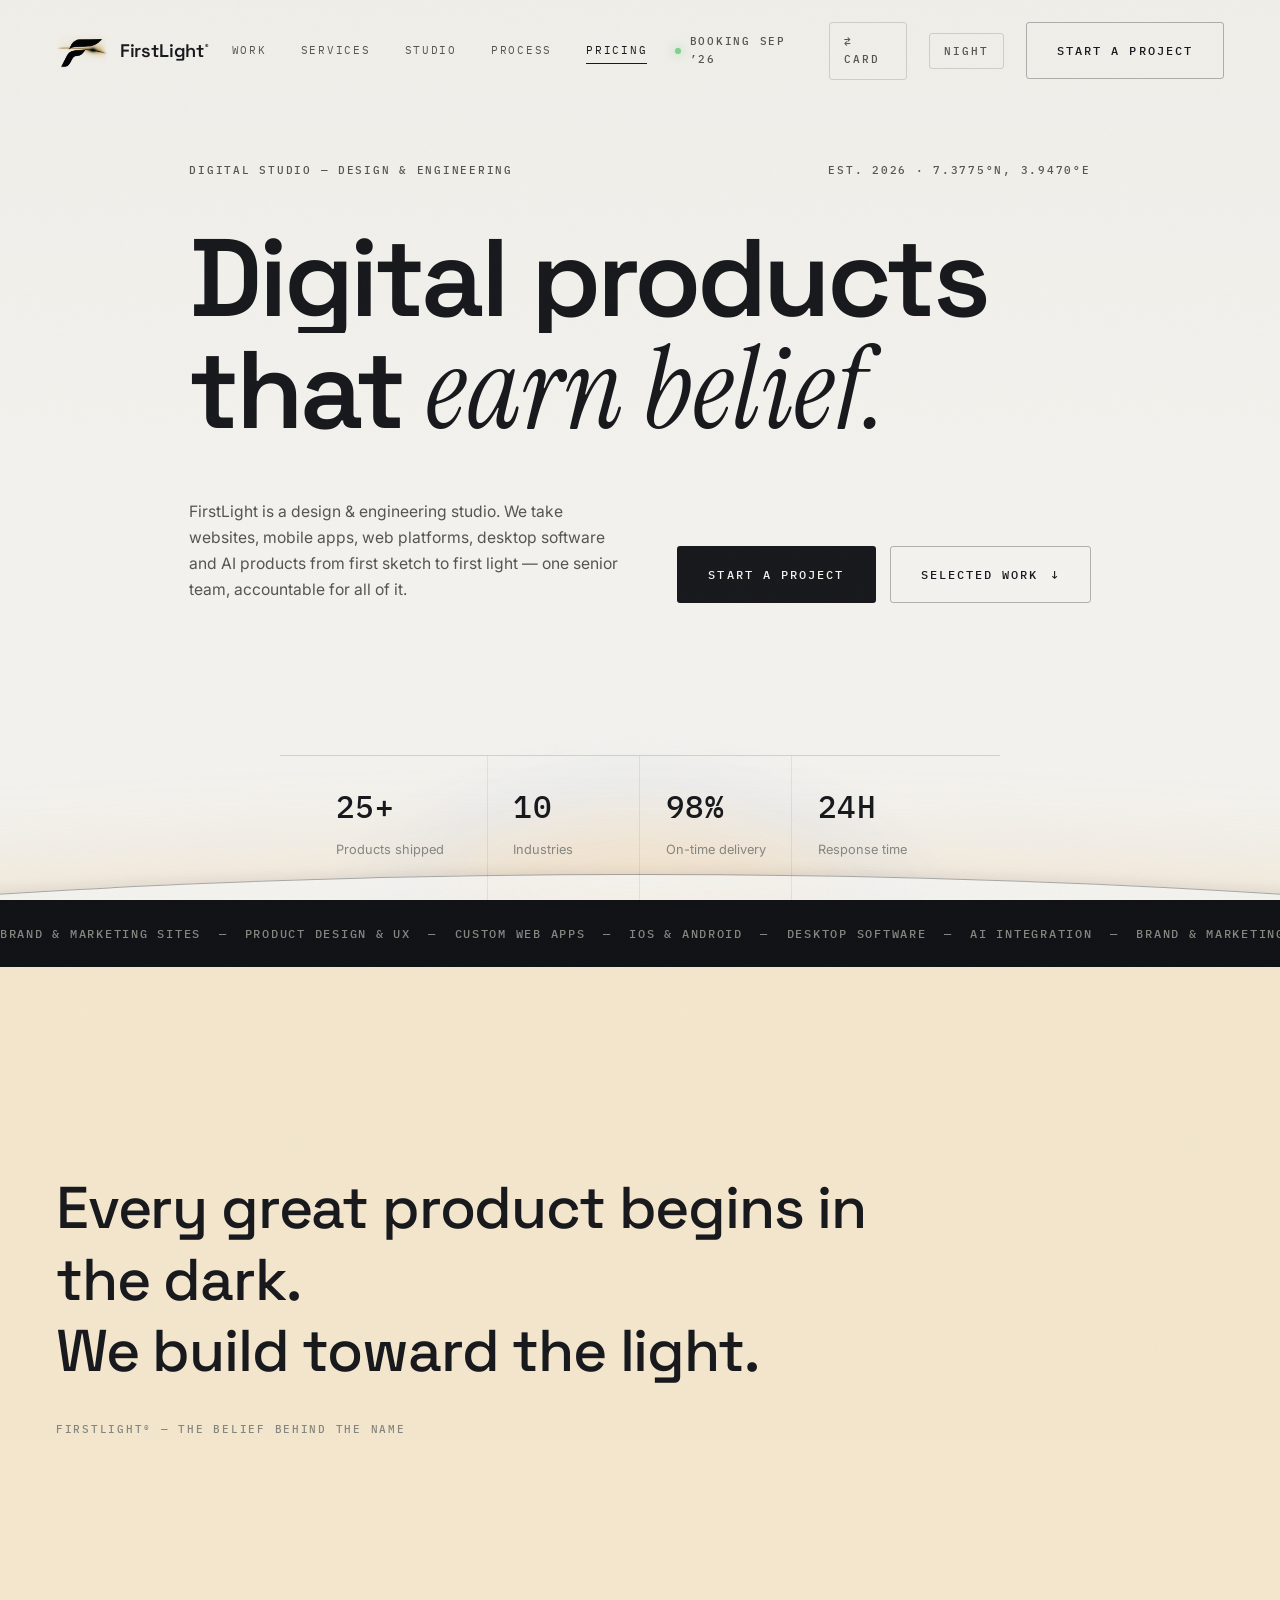
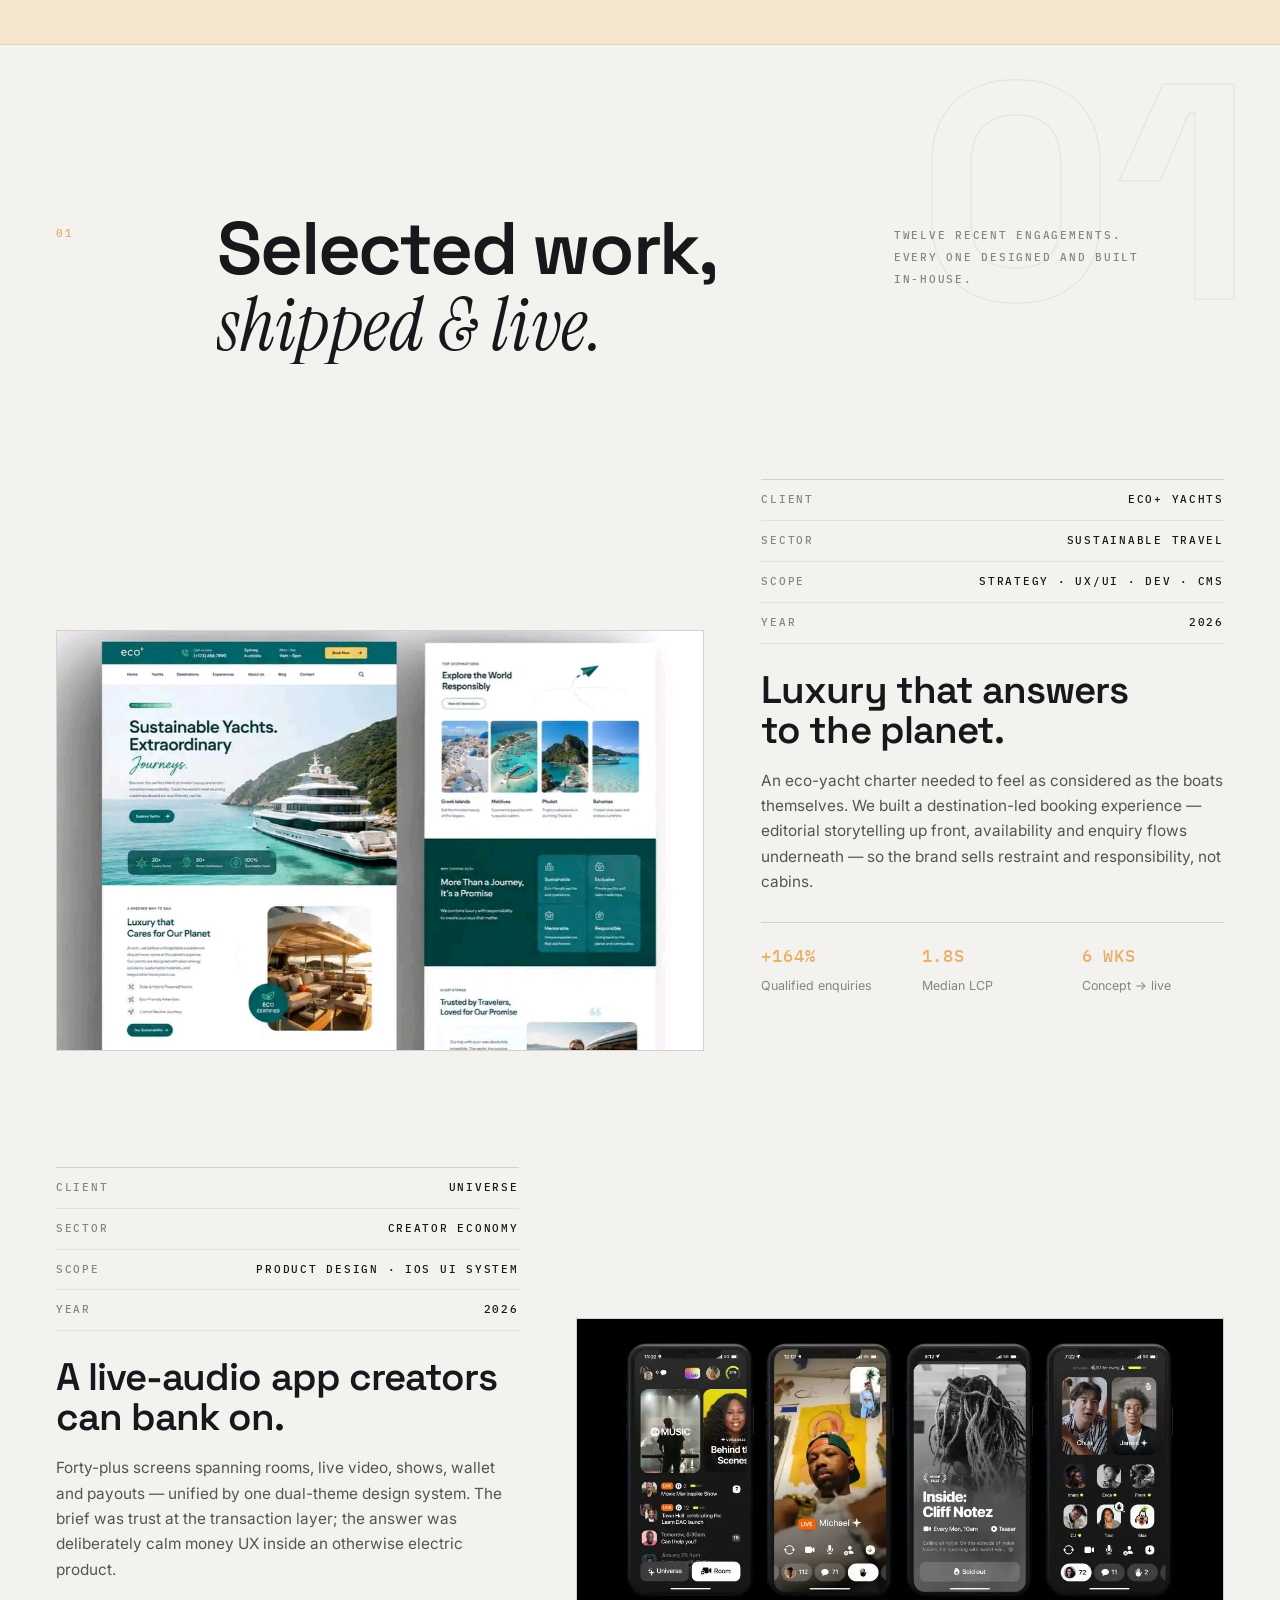
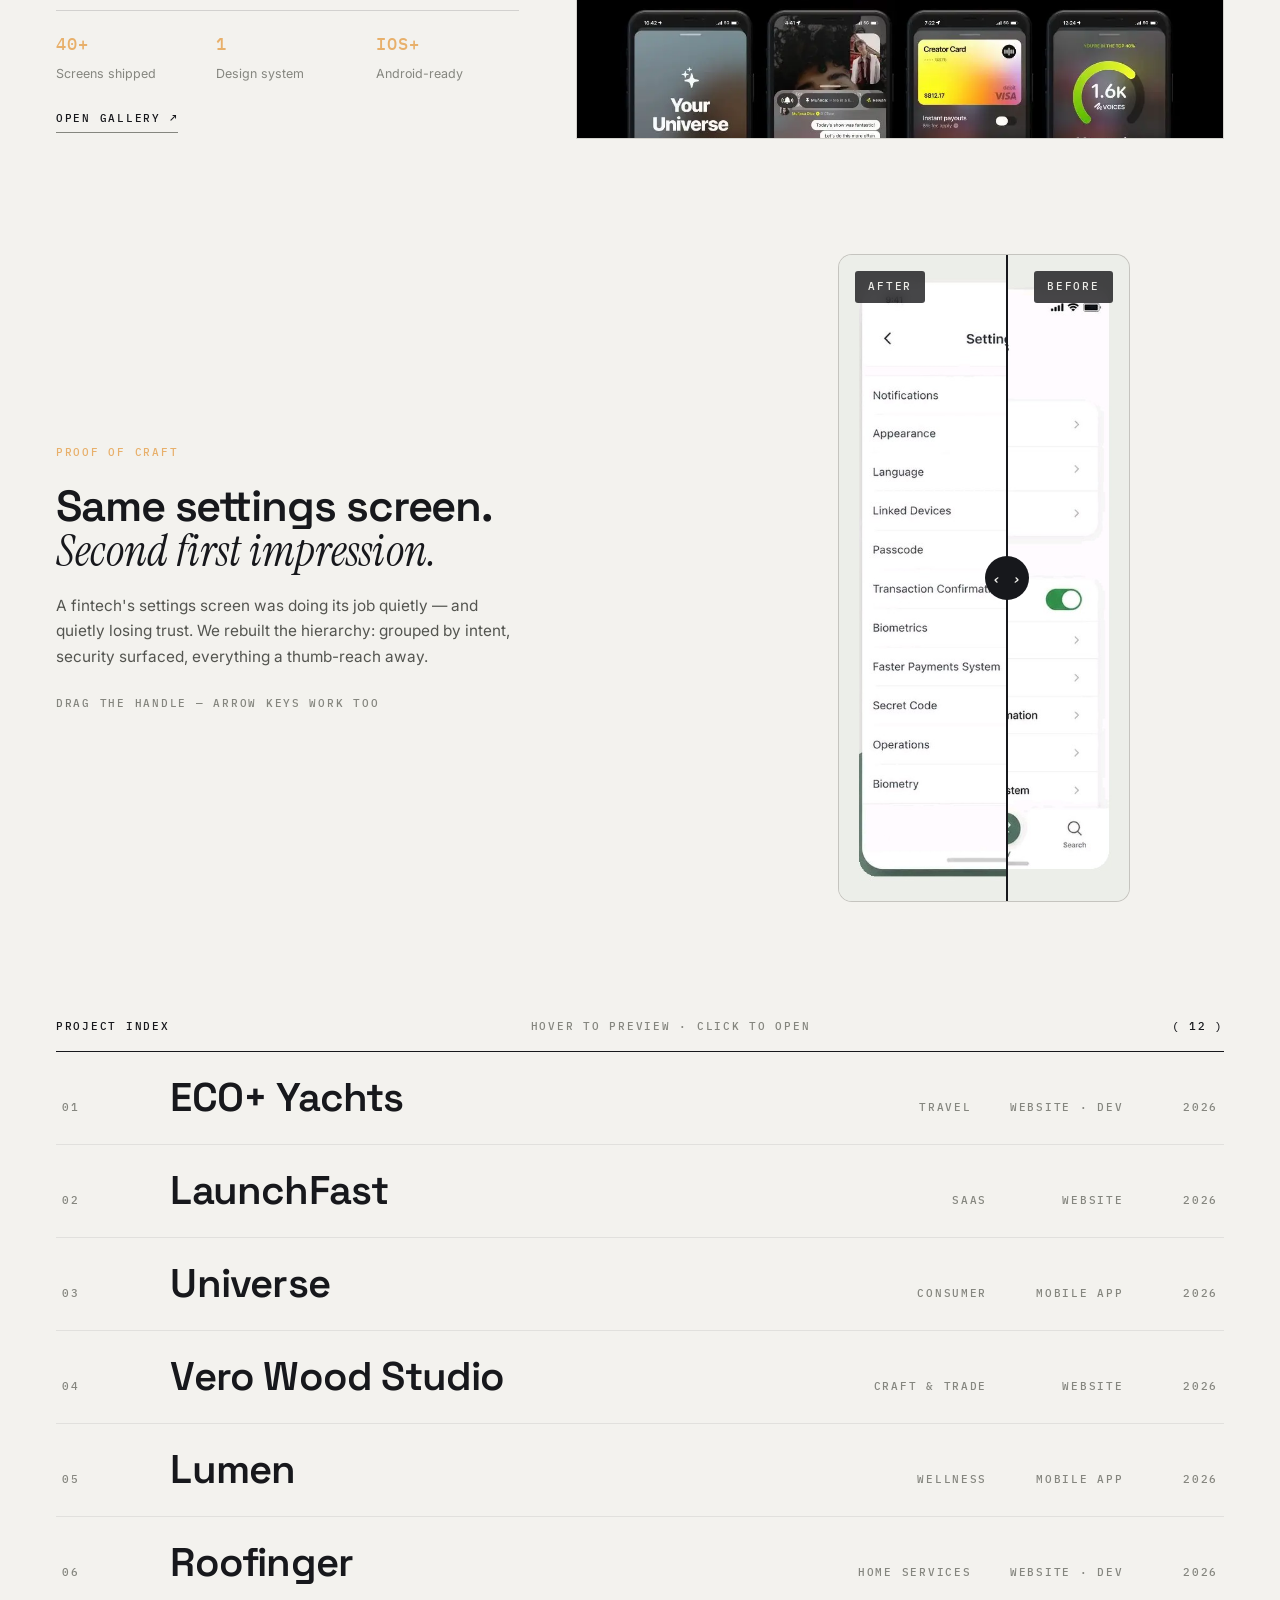
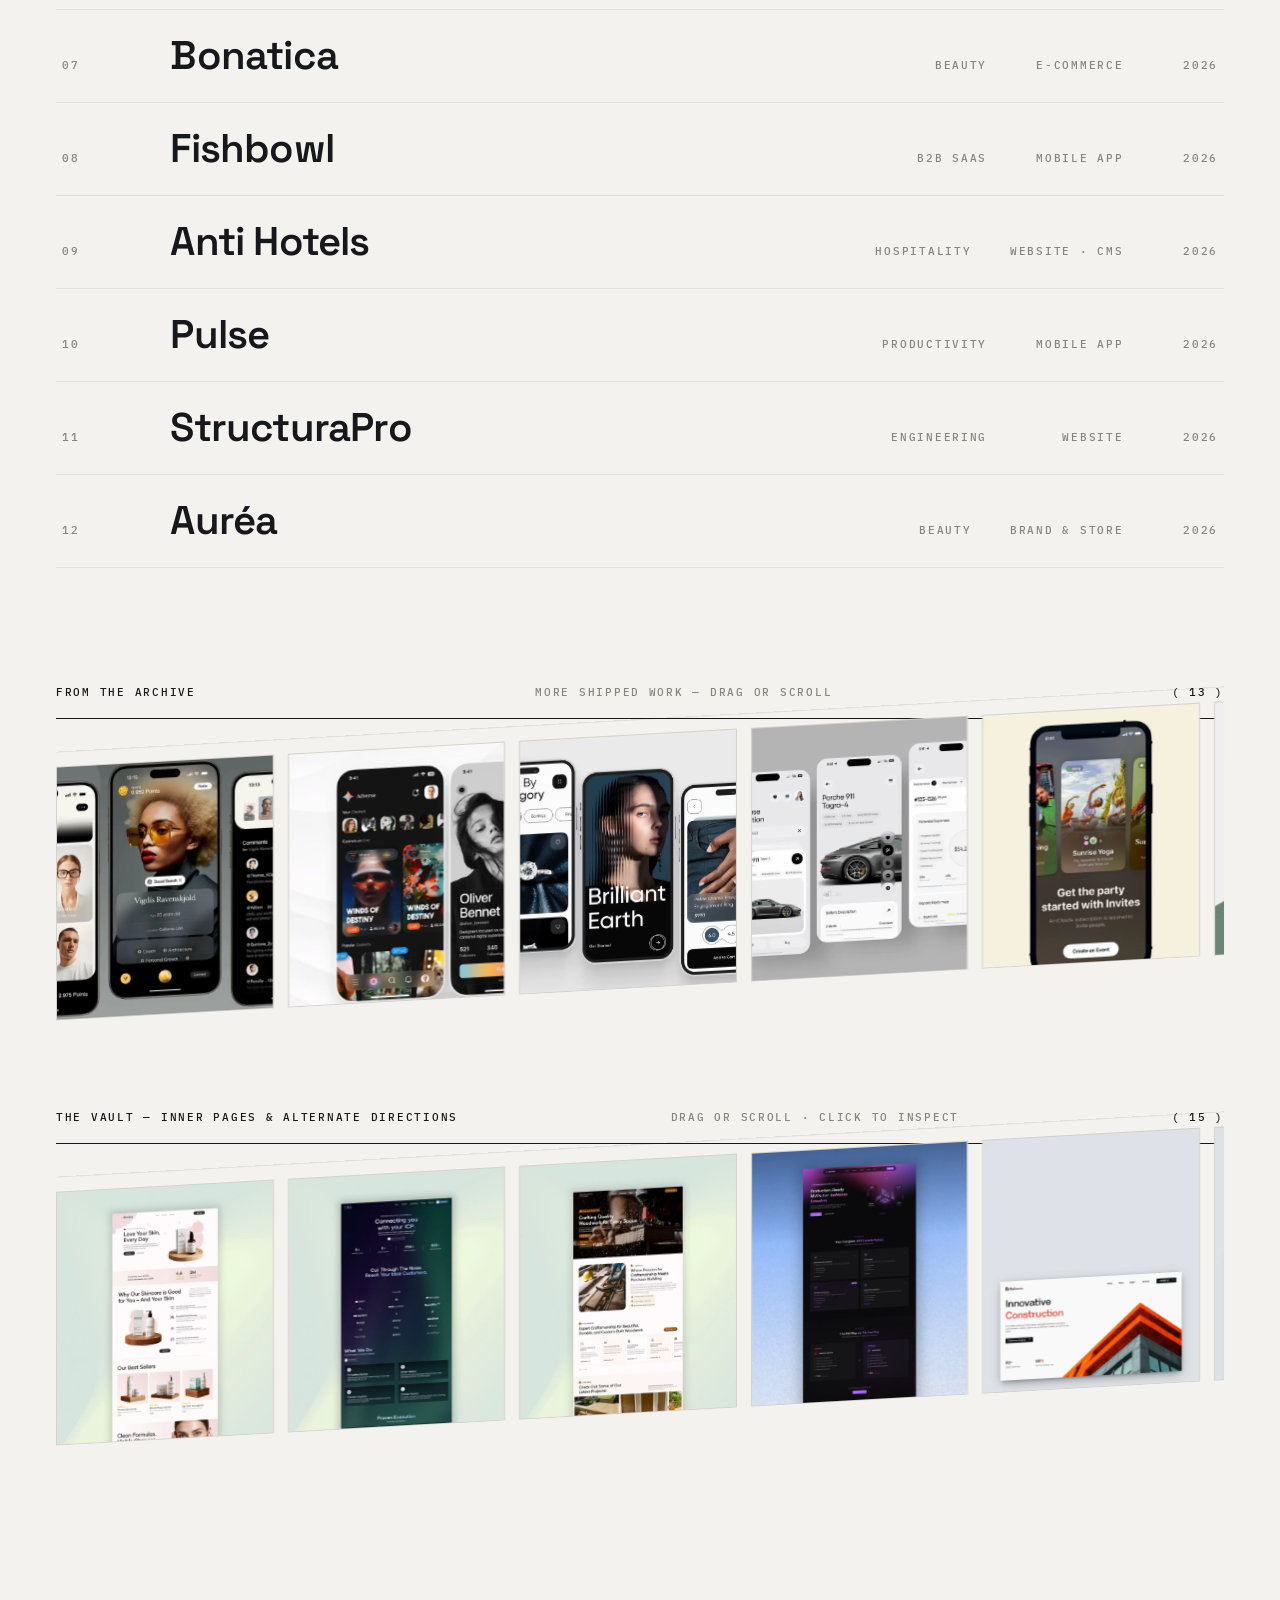
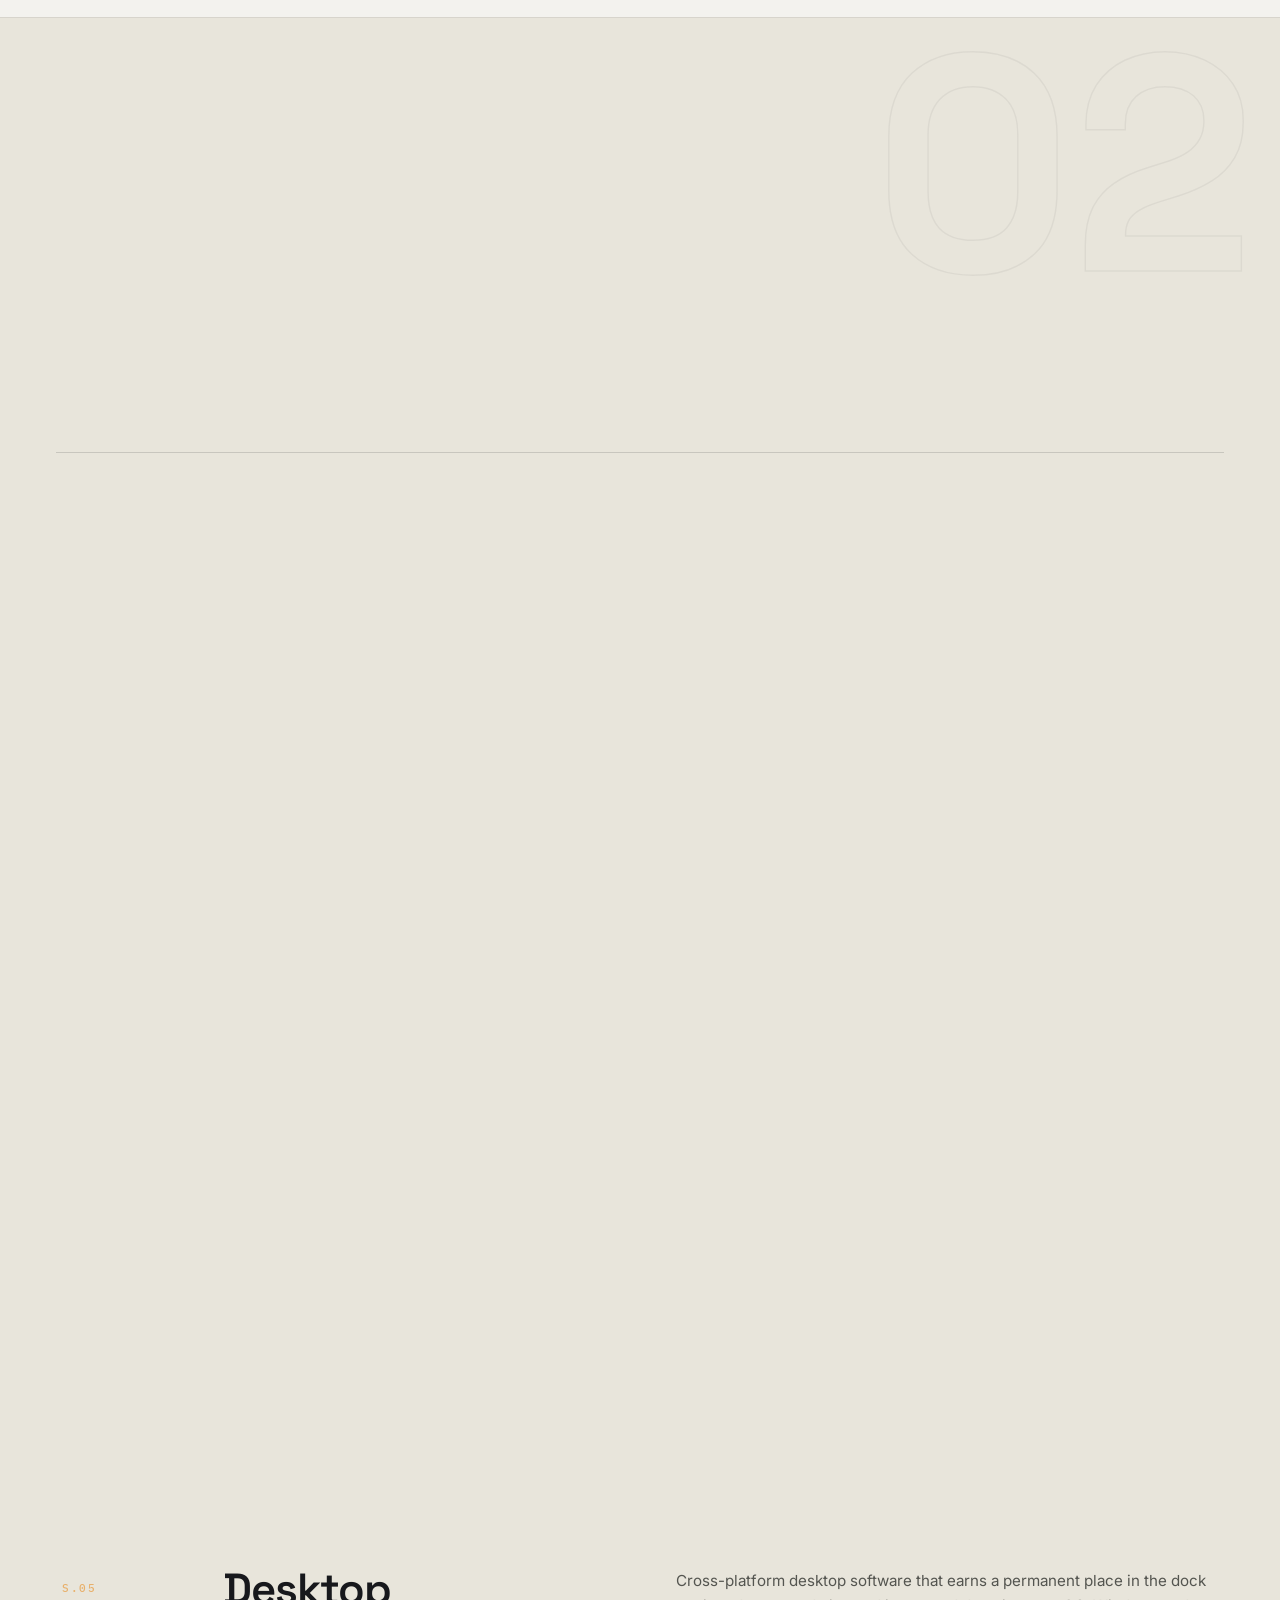
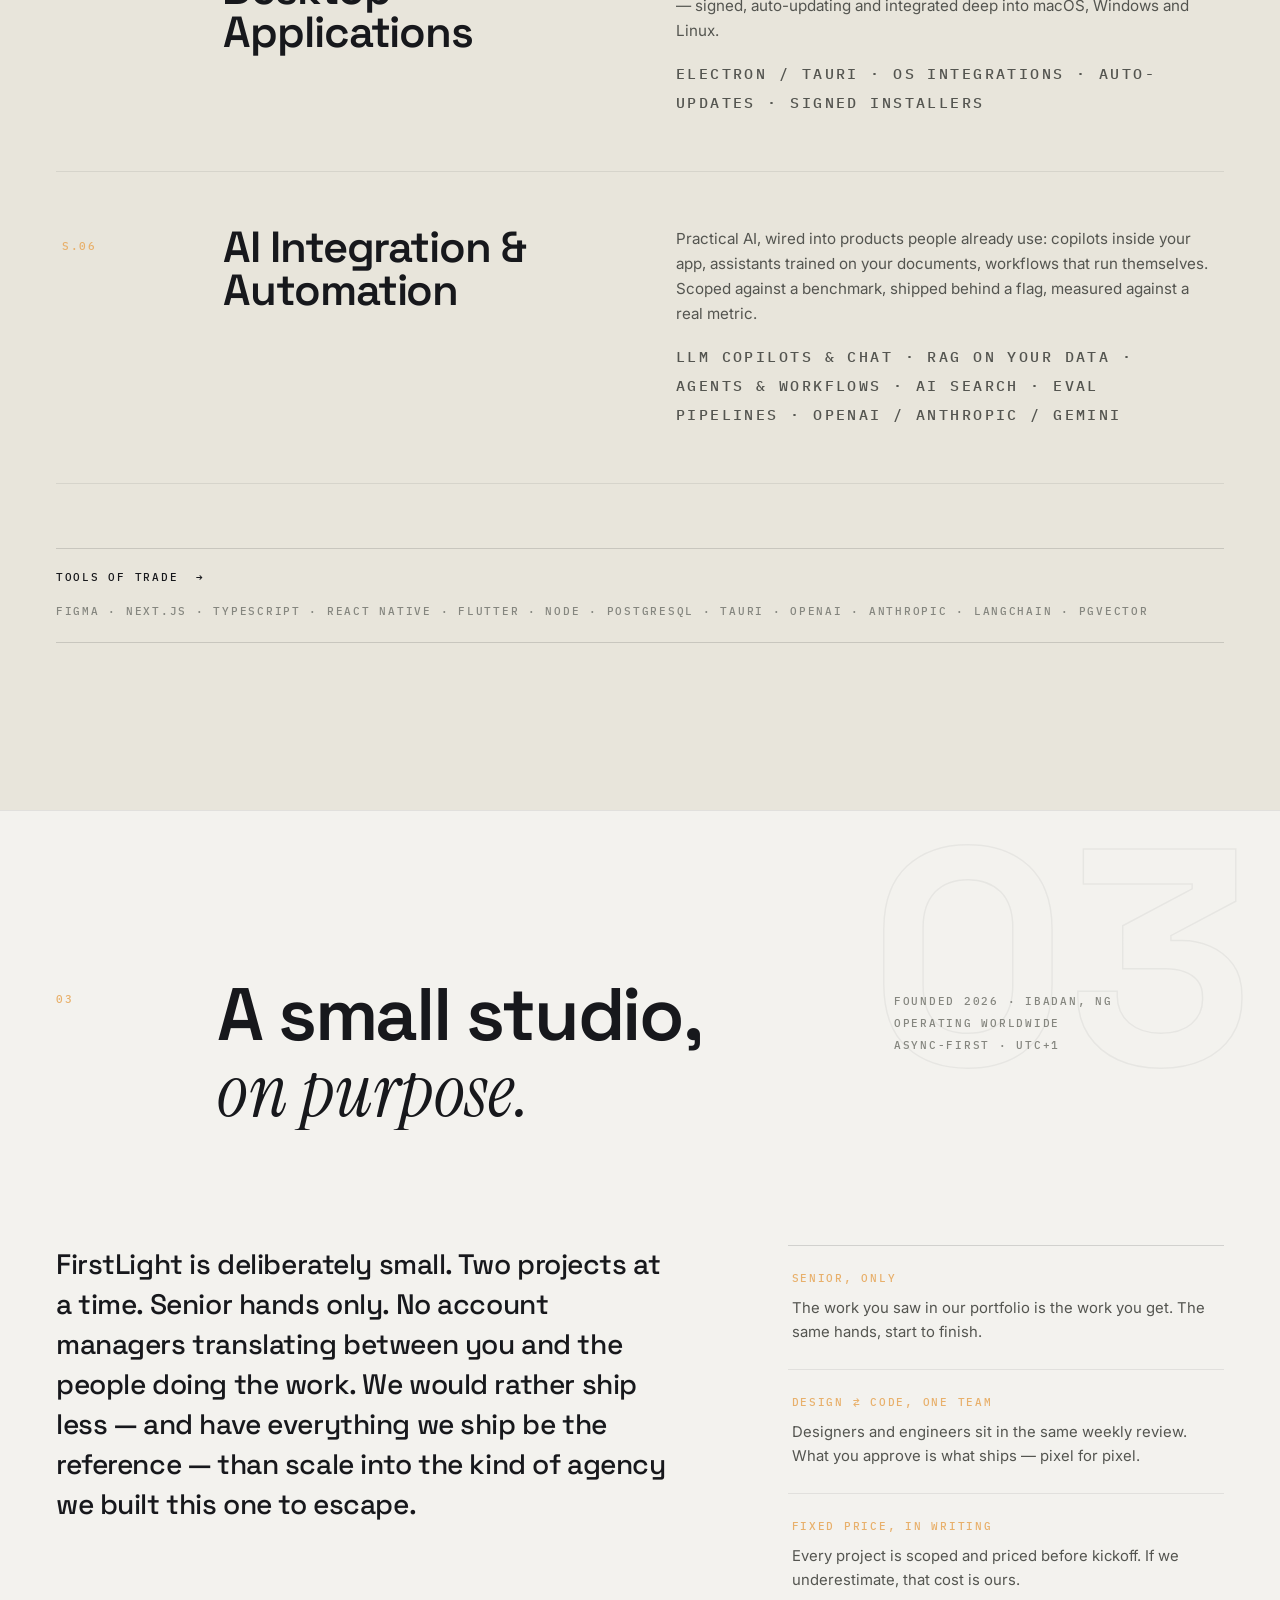
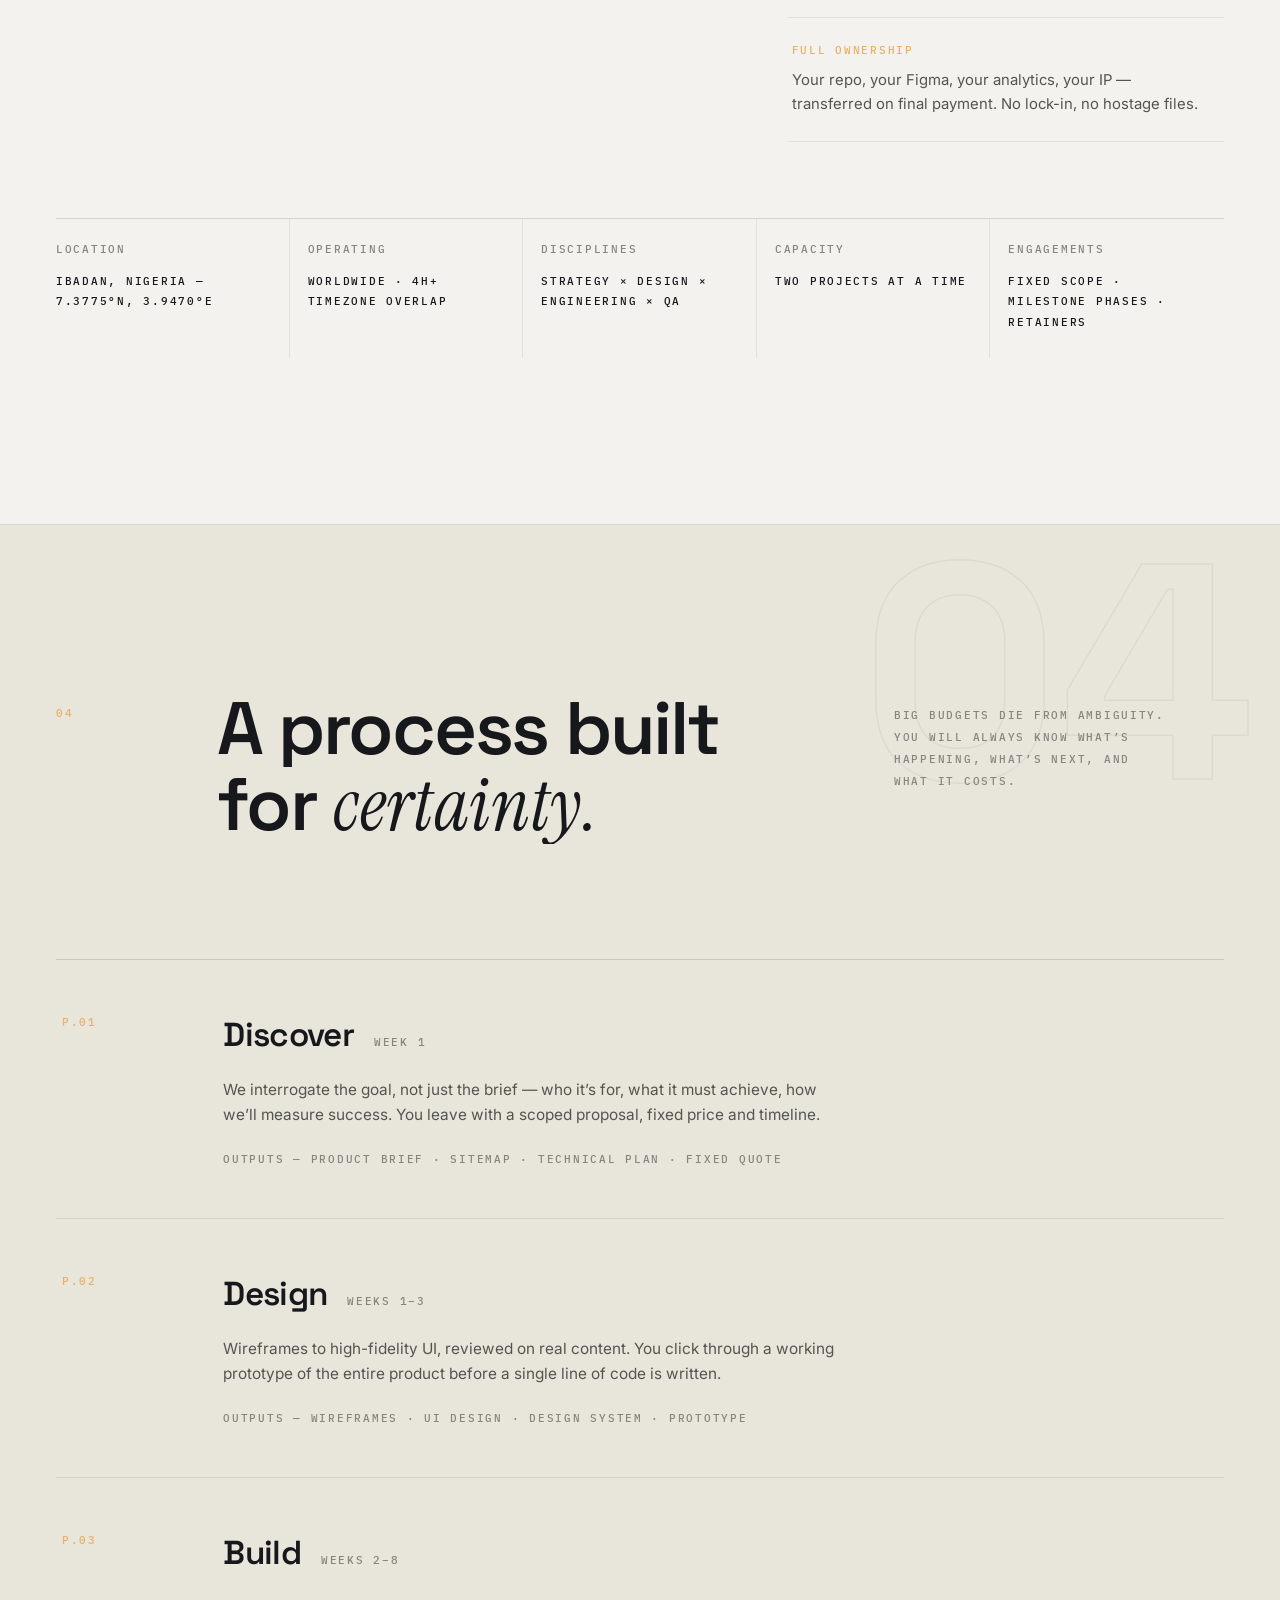
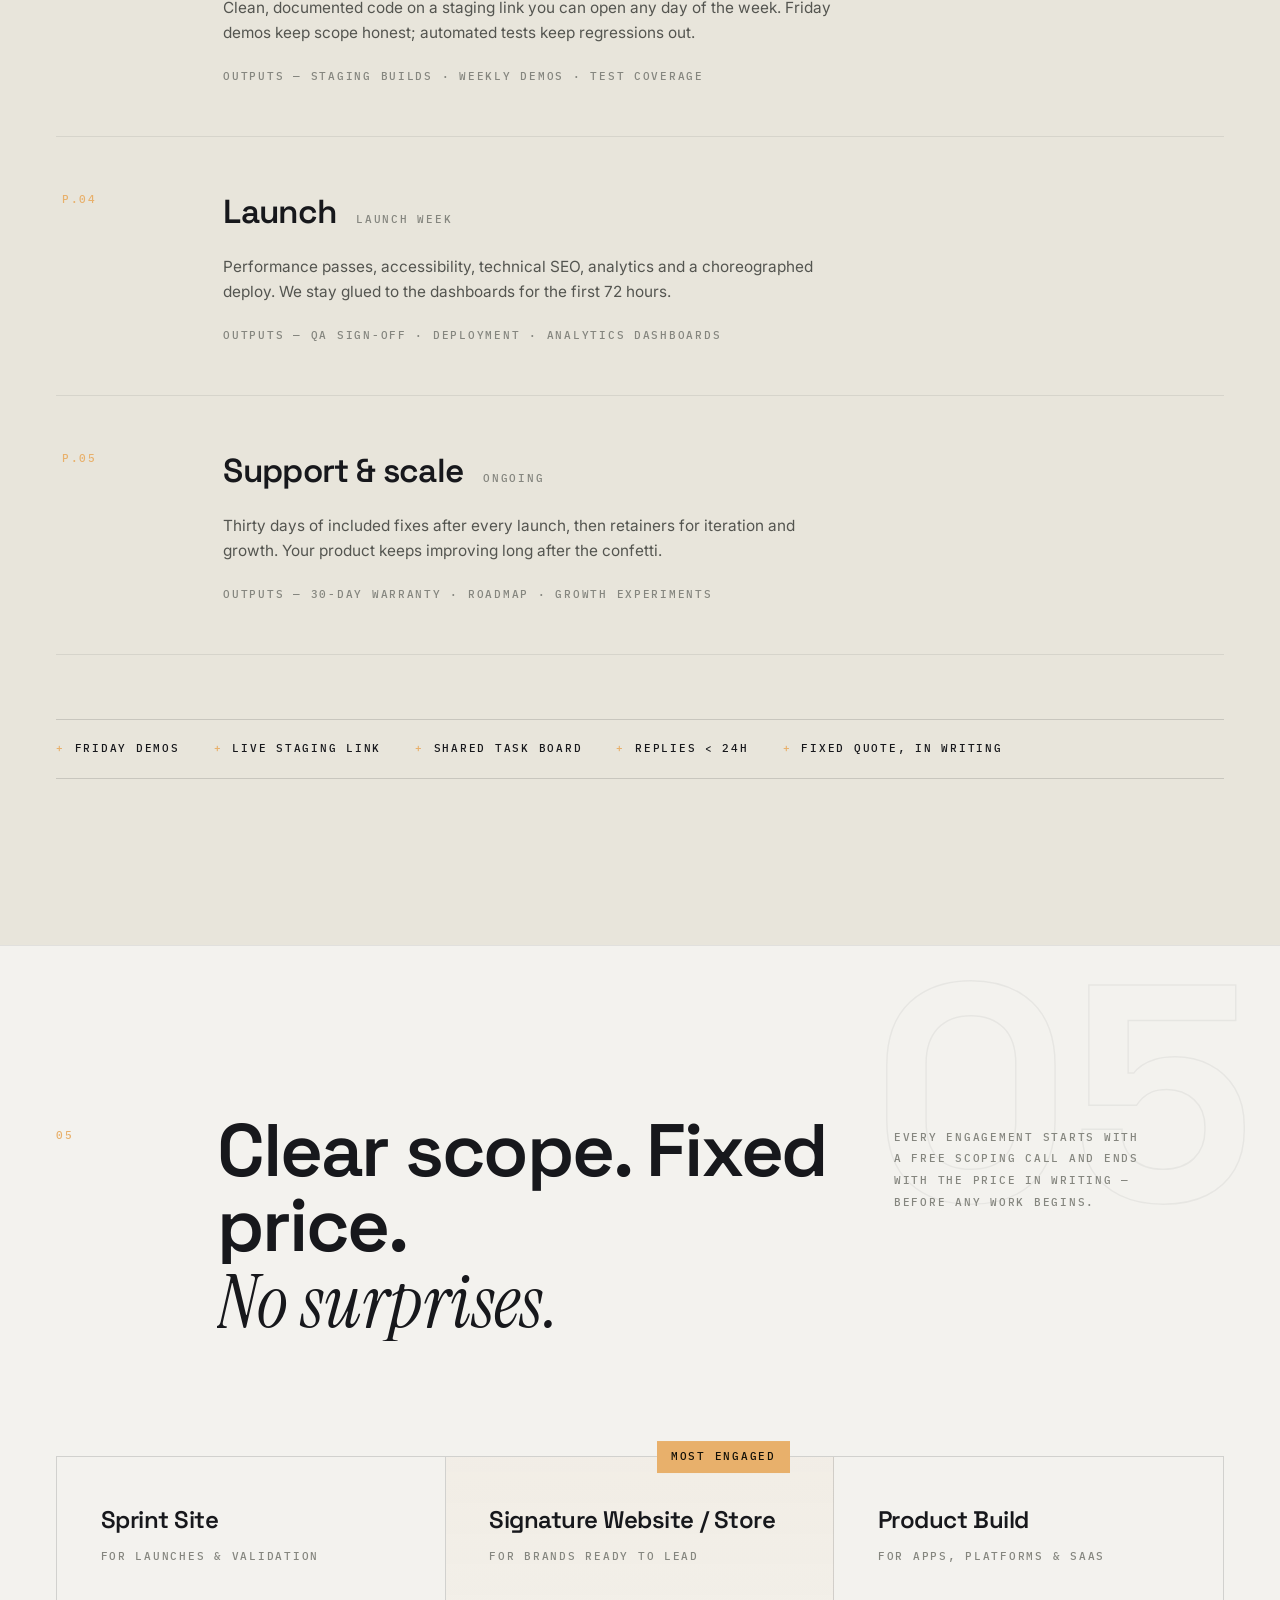
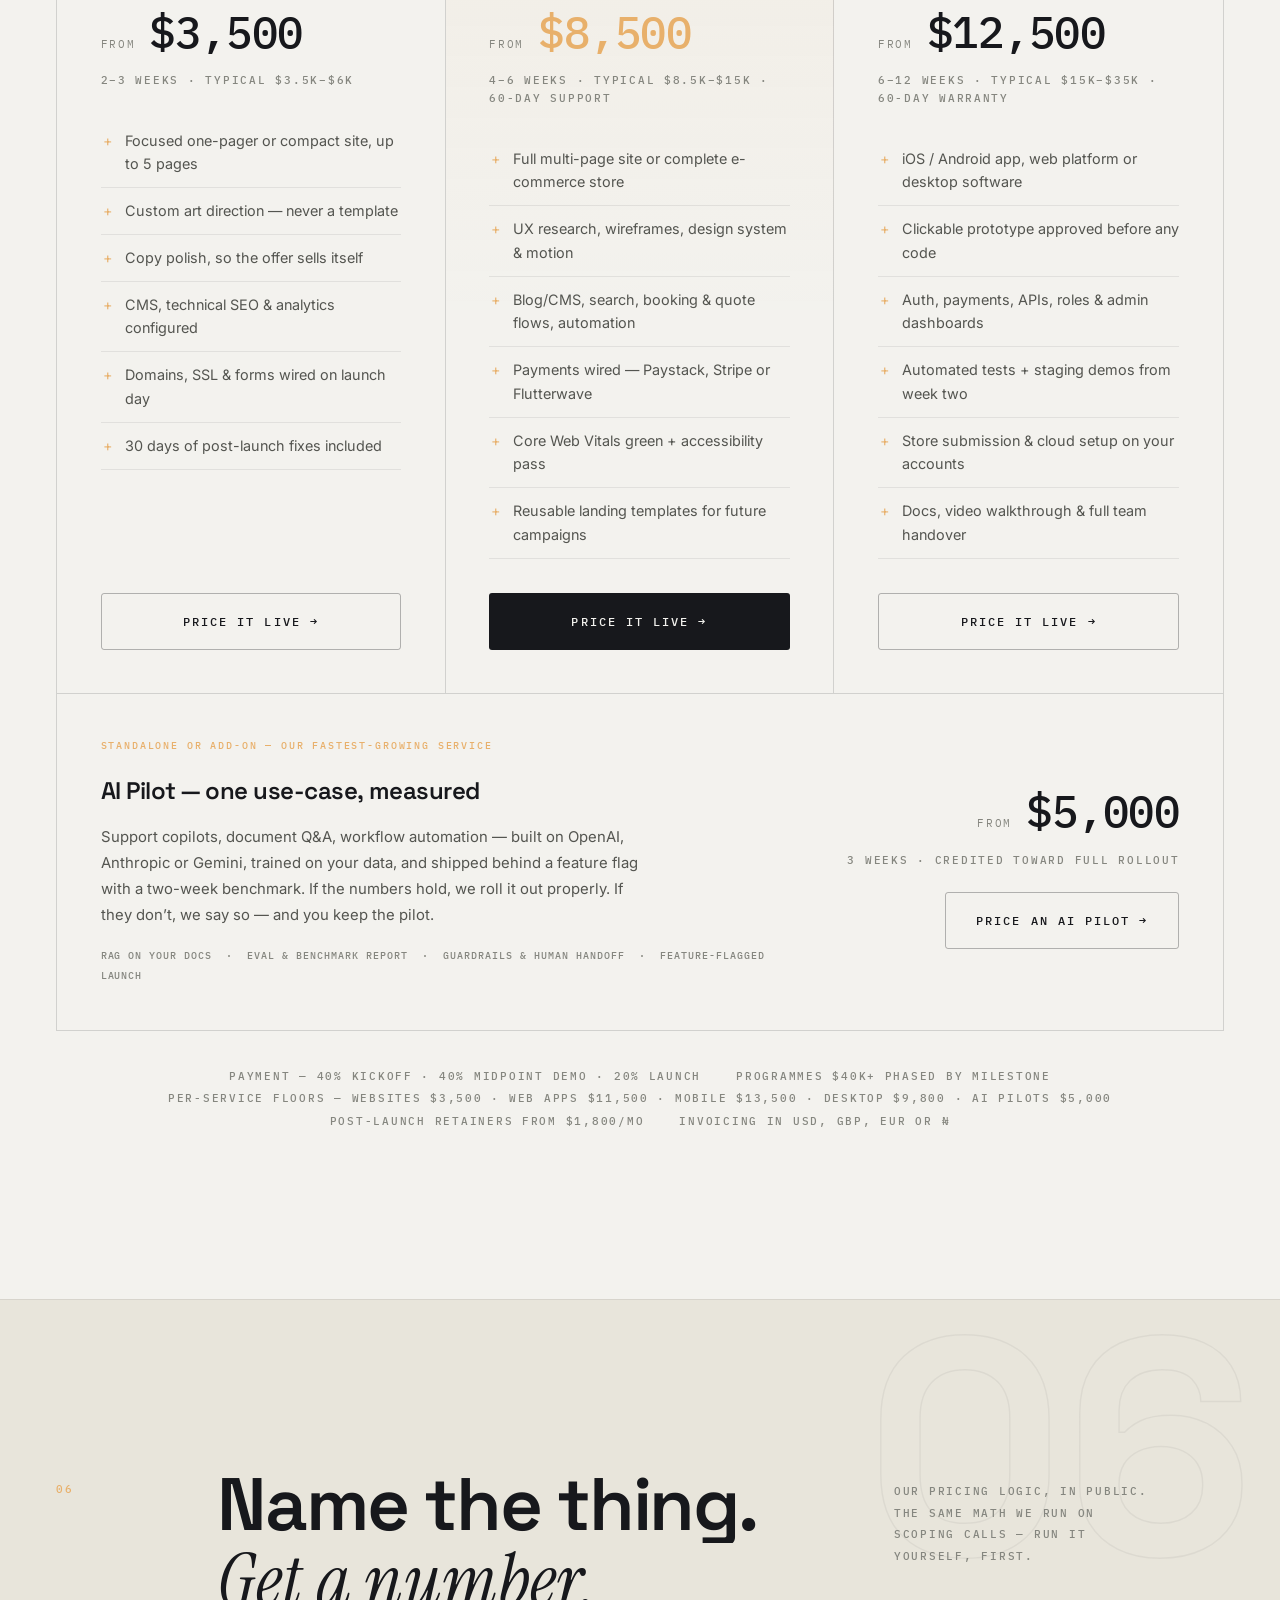
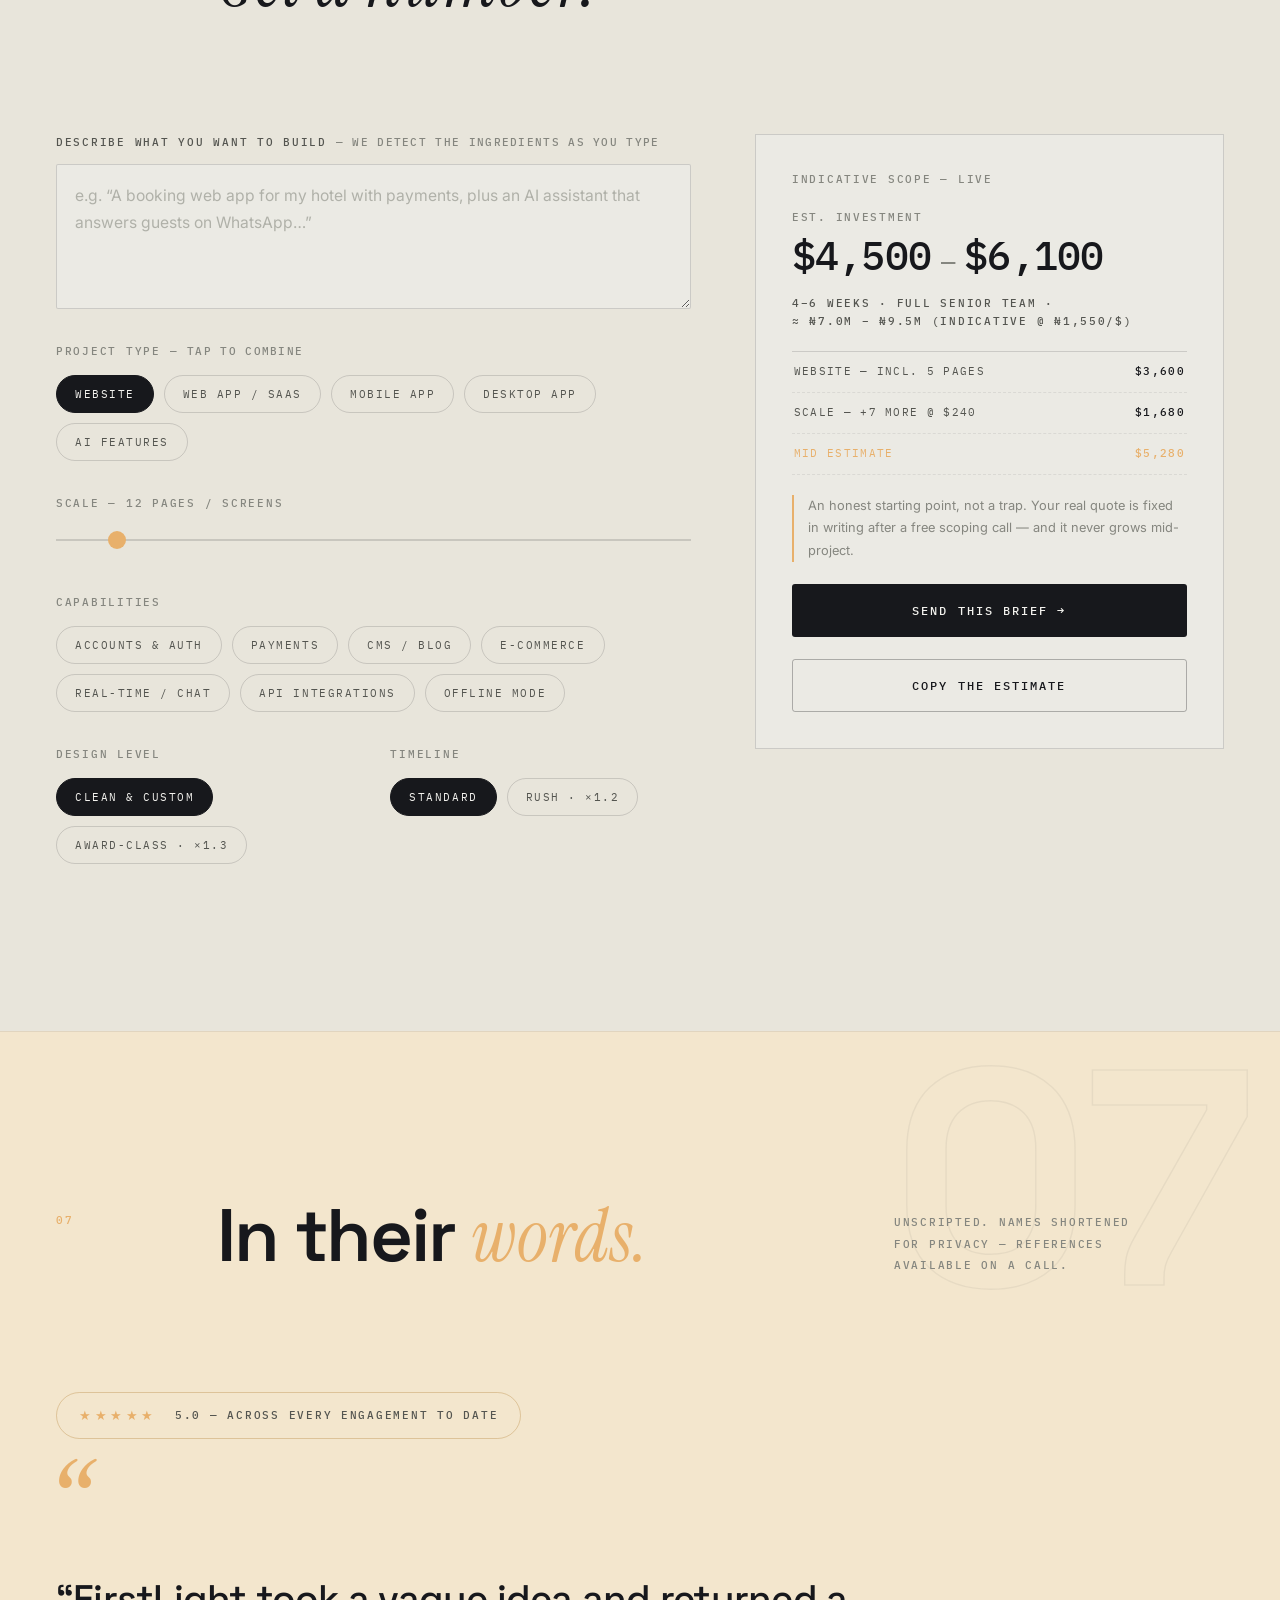
==== commit db07abe0: "v7: live contact details + detailed 4-tier pricing - Email/WhatsApp/socials now real across both edi" ====
--- a/index.html
+++ b/index.html
@@ -77,7 +77,7 @@
     <a href="#contact" class="mnav-link accent"><span class="mono">06</span>Start a project</a>
   </nav>
   <a href="board.html" class="mnav-ed mono">⇄ CARD EDITION — TABBED STUDIO VIEW</a>
-  <div class="mnav-meta mono dim">HELLO@FIRSTLIGHTSTUDIO.CO<br>WORKING WORLDWIDE · UTC+1<br>ON REPEAT — AMAPIANO HEAT ♪</div>
+  <div class="mnav-meta mono dim">ZINSUNATHANIEL5@GMAIL.COM<br>WORKING WORLDWIDE · UTC+1<br>ON REPEAT — AMAPIANO HEAT ♪</div>
 </div>
 
 <!-- ============ HERO ============ -->
@@ -452,16 +452,18 @@
     <div class="price-grid">
       <div class="price-col" data-reveal>
         <div class="price-head">
-          <h3>Starter Site</h3>
+          <h3>Sprint Site</h3>
           <span class="mono dim">FOR LAUNCHES &amp; VALIDATION</span>
         </div>
-        <div class="price-n"><span>FROM</span><strong class="mono">$2,900</strong></div>
-        <span class="price-t mono">2–3 WEEKS · 2 REVISION ROUNDS</span>
+        <div class="price-n"><span>FROM</span><strong class="mono">$3,500</strong></div>
+        <span class="price-t mono">2–3 WEEKS · TYPICAL $3.5K–$6K</span>
         <ul>
-          <li>Landing page or compact site, up to 5 pages</li>
-          <li>Custom design — never templates</li>
+          <li>Focused one-pager or compact site, up to 5 pages</li>
+          <li>Custom art direction — never a template</li>
+          <li>Copy polish, so the offer sells itself</li>
           <li>CMS, technical SEO &amp; analytics configured</li>
-          <li>Conversion copy review</li>
+          <li>Domains, SSL &amp; forms wired on launch day</li>
+          <li>30 days of post-launch fixes included</li>
         </ul>
         <a href="#estimate" class="btn btn-outline btn-block" data-magnet>Price it live →</a>
       </div>
@@ -469,17 +471,18 @@
       <div class="price-col featured" data-reveal data-delay=".08">
         <span class="price-chip mono">MOST ENGAGED</span>
         <div class="price-head">
-          <h3>Signature Website</h3>
+          <h3>Signature Website / Store</h3>
           <span class="mono dim">FOR BRANDS READY TO LEAD</span>
         </div>
-        <div class="price-n"><span>FROM</span><strong class="mono">$7,500</strong></div>
-        <span class="price-t mono">4–6 WEEKS · 30-DAY SUPPORT</span>
+        <div class="price-n"><span>FROM</span><strong class="mono">$8,500</strong></div>
+        <span class="price-t mono">4–6 WEEKS · TYPICAL $8.5K–$15K · 60-DAY SUPPORT</span>
         <ul>
-          <li>Full multi-page site or e-commerce store</li>
-          <li>UX strategy, design system &amp; motion</li>
-          <li>Blog/CMS, search, forms, automation</li>
-          <li>Performance &amp; accessibility passes</li>
-          <li>Reusable landing templates for campaigns</li>
+          <li>Full multi-page site or complete e-commerce store</li>
+          <li>UX research, wireframes, design system &amp; motion</li>
+          <li>Blog/CMS, search, booking &amp; quote flows, automation</li>
+          <li>Payments wired — Paystack, Stripe or Flutterwave</li>
+          <li>Core Web Vitals green + accessibility pass</li>
+          <li>Reusable landing templates for future campaigns</li>
         </ul>
         <a href="#estimate" class="btn btn-solid btn-block" data-magnet>Price it live →</a>
       </div>
@@ -487,25 +490,42 @@
       <div class="price-col" data-reveal data-delay=".16">
         <div class="price-head">
           <h3>Product Build</h3>
-          <span class="mono dim">FOR APPS, PLATFORMS &amp; MVPs</span>
-        </div>
-        <div class="price-n"><span>FROM</span><strong class="mono">$25,000</strong></div>
-        <span class="price-t mono">6–12 WEEKS · 30-DAY WARRANTY</span>
+          <span class="mono dim">FOR APPS, PLATFORMS &amp; SAAS</span>
+        </div>
+        <div class="price-n"><span>FROM</span><strong class="mono">$12,500</strong></div>
+        <span class="price-t mono">6–12 WEEKS · TYPICAL $15K–$35K · 60-DAY WARRANTY</span>
         <ul>
-          <li>Mobile app, web platform or desktop app</li>
-          <li>End-to-end: research → design → code → deploy</li>
-          <li>Auth, payments, APIs &amp; integrations</li>
-          <li>Store submission &amp; cloud infrastructure</li>
-          <li>Documentation &amp; full team handover</li>
+          <li>iOS / Android app, web platform or desktop software</li>
+          <li>Clickable prototype approved before any code</li>
+          <li>Auth, payments, APIs, roles &amp; admin dashboards</li>
+          <li>Automated tests + staging demos from week two</li>
+          <li>Store submission &amp; cloud setup on your accounts</li>
+          <li>Docs, video walkthrough &amp; full team handover</li>
         </ul>
         <a href="#estimate" class="btn btn-outline btn-block" data-magnet>Price it live →</a>
       </div>
     </div>
 
+    <div class="price-ai" data-reveal>
+      <div class="pa-l">
+        <span class="pa-k mono">STANDALONE OR ADD-ON — OUR FASTEST-GROWING SERVICE</span>
+        <h3>AI Pilot — one use-case, measured</h3>
+        <p>Support copilots, document Q&amp;A, workflow automation — built on OpenAI, Anthropic or Gemini,
+           trained on your data, and shipped behind a feature flag with a two-week benchmark.
+           If the numbers hold, we roll it out properly. If they don’t, we say so — and you keep the pilot.</p>
+        <span class="pa-chips mono">RAG ON YOUR DOCS&nbsp;&nbsp;·&nbsp;&nbsp;EVAL &amp; BENCHMARK REPORT&nbsp;&nbsp;·&nbsp;&nbsp;GUARDRAILS &amp; HUMAN HANDOFF&nbsp;&nbsp;·&nbsp;&nbsp;FEATURE-FLAGGED LAUNCH</span>
+      </div>
+      <div class="pa-r">
+        <div class="price-n"><span>FROM</span><strong class="mono">$5,000</strong></div>
+        <span class="price-t mono">3 WEEKS · CREDITED TOWARD FULL ROLLOUT</span>
+        <a href="#estimate" class="btn btn-outline" data-magnet>Price an AI pilot →</a>
+      </div>
+    </div>
+
     <p class="price-fine mono" data-reveal>
-      PAYMENT — 40% KICKOFF · 40% MIDPOINT DEMO · 20% LAUNCH&nbsp;&nbsp;&nbsp;&nbsp;
-      PROGRAMMES $40K+ ARE PHASED BY MILESTONE&nbsp;&nbsp;&nbsp;&nbsp;
-      POST-LAUNCH RETAINERS FROM $1,800/MO
+      PAYMENT — 40% KICKOFF · 40% MIDPOINT DEMO · 20% LAUNCH&nbsp;&nbsp;&nbsp;&nbsp;PROGRAMMES $40K+ PHASED BY MILESTONE<br>
+      PER-SERVICE FLOORS — WEBSITES $3,500 · WEB APPS $11,500 · MOBILE $13,500 · DESKTOP $9,800 · AI PILOTS $5,000<br>
+      POST-LAUNCH RETAINERS FROM $1,800/MO&nbsp;&nbsp;&nbsp;&nbsp;INVOICING IN USD, GBP, EUR OR ₦
     </p>
   </div>
 </section>
@@ -694,14 +714,14 @@
 
     <div class="contact-grid">
       <div class="contact-rows" data-reveal>
-        <a class="c-row" href="mailto:hello@firstlightstudio.co">
+        <a class="c-row" href="mailto:zinsunathaniel5@gmail.com">
           <span class="c-l mono">EMAIL</span>
-          <span class="c-v">hello@firstlightstudio.co</span>
+          <span class="c-v">zinsunathaniel5@gmail.com</span>
           <span class="c-n mono dim">REPLIES &lt; 24H</span>
         </a>
-        <a class="c-row" href="https://wa.me/2340000000000" target="_blank" rel="noopener">
+        <a class="c-row" href="https://wa.me/2349017420904" target="_blank" rel="noopener">
           <span class="c-l mono">WHATSAPP</span>
-          <span class="c-v">+234 000 000 0000</span>
+          <span class="c-v">+234 901 742 0904</span>
           <span class="c-n mono dim">MON–SAT · 9:00–18:00 WAT</span>
         </a>
         <div class="c-row">
@@ -794,11 +814,11 @@
       </div>
       <div class="fg-col">
         <span class="mono dim">CONNECT</span>
-        <a href="mailto:hello@firstlightstudio.co">Email</a>
-        <a href="#">X / Twitter</a>
-        <a href="#">Instagram</a>
-        <a href="#">LinkedIn</a>
-        <a href="#">Dribbble</a>
+        <a href="mailto:zinsunathaniel5@gmail.com">Email</a>
+        <a href="https://x.com/Dynamic_3dp" target="_blank" rel="noopener">X / Twitter</a>
+        <a href="https://www.instagram.com/cyber.stencil" target="_blank" rel="noopener">Instagram</a>
+        <a href="https://www.linkedin.com/in/nathaniel-zinsu-9b7ab4424" target="_blank" rel="noopener">LinkedIn</a>
+        <a href="https://wa.me/2349017420904" target="_blank" rel="noopener">WhatsApp</a>
       </div>
       <div class="fg-col fg-note">
         <span class="mono dim">THE STUDIO</span>
--- a/styles.css
+++ b/styles.css
@@ -467,6 +467,23 @@
 .price-col li::before{content:"+";position:absolute;left:2px;color:var(--amber)}
 .price-fine{margin-top:34px;color:var(--dim);line-height:2.1;text-align:center}
 
+/* v7 — AI pilot strip inside pricing */
+.price-ai{border:1px solid var(--line);border-top:0;padding:clamp(30px,3.4vw,46px);display:flex;justify-content:space-between;align-items:center;gap:44px}
+.pa-l{flex:1;min-width:0}
+.pa-k{display:block;color:var(--amber);font-size:.64rem;letter-spacing:.18em;margin-bottom:16px}
+.price-ai h3{font-family:var(--disp);font-weight:600;font-size:1.5rem;letter-spacing:-.02em;margin-bottom:14px}
+.price-ai p{color:var(--mid);font-size:.93rem;line-height:1.75;max-width:60ch;margin-bottom:18px}
+.pa-chips{display:block;color:var(--dim);font-size:.62rem;letter-spacing:.1em;line-height:2}
+.pa-r{flex-shrink:0;text-align:right;min-width:270px}
+.pa-r .price-n{margin:0 0 6px;justify-content:flex-end}
+.pa-r .price-t{margin-bottom:22px}
+@media(max-width:980px){
+  .price-ai{flex-direction:column;align-items:flex-start;gap:26px}
+  .pa-r{text-align:left;min-width:0}
+  .pa-r .price-n{justify-content:flex-start}
+}
+
+
 /* ============================================================
    ESTIMATOR
    ============================================================ */
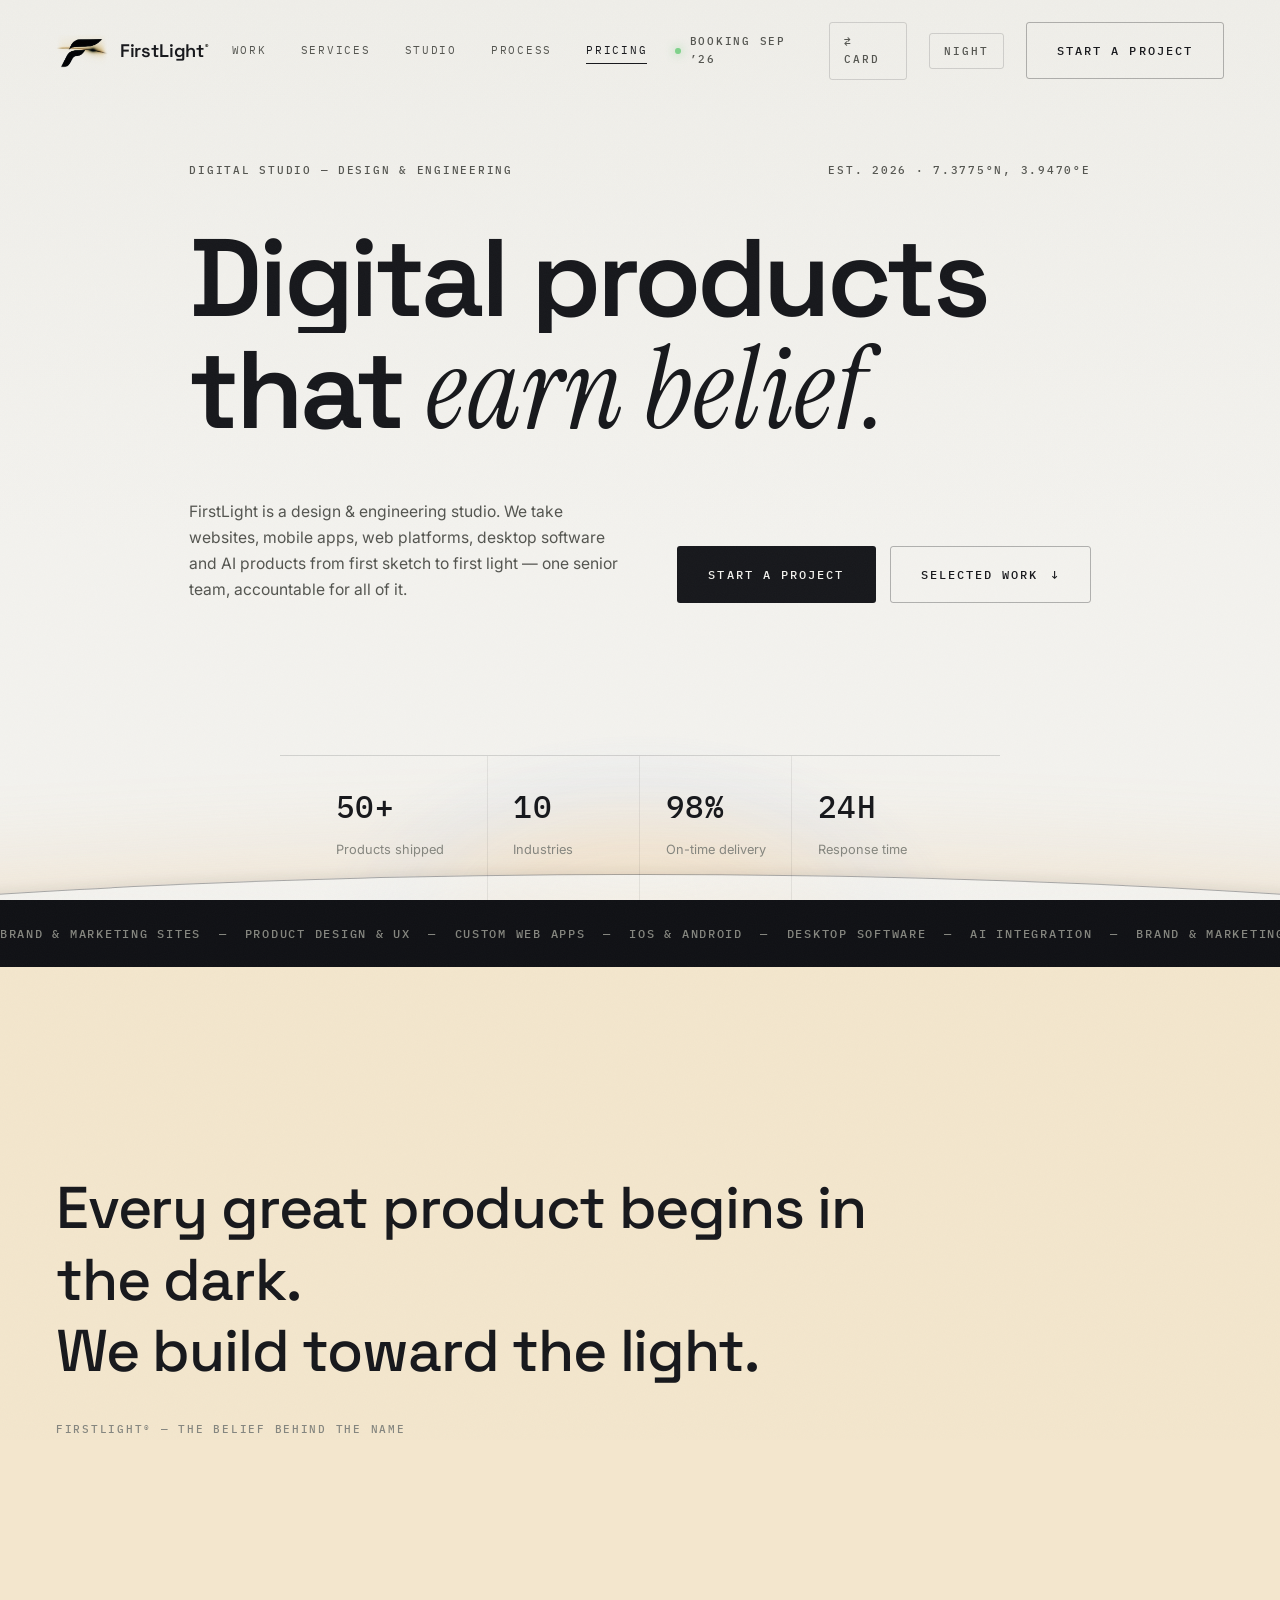
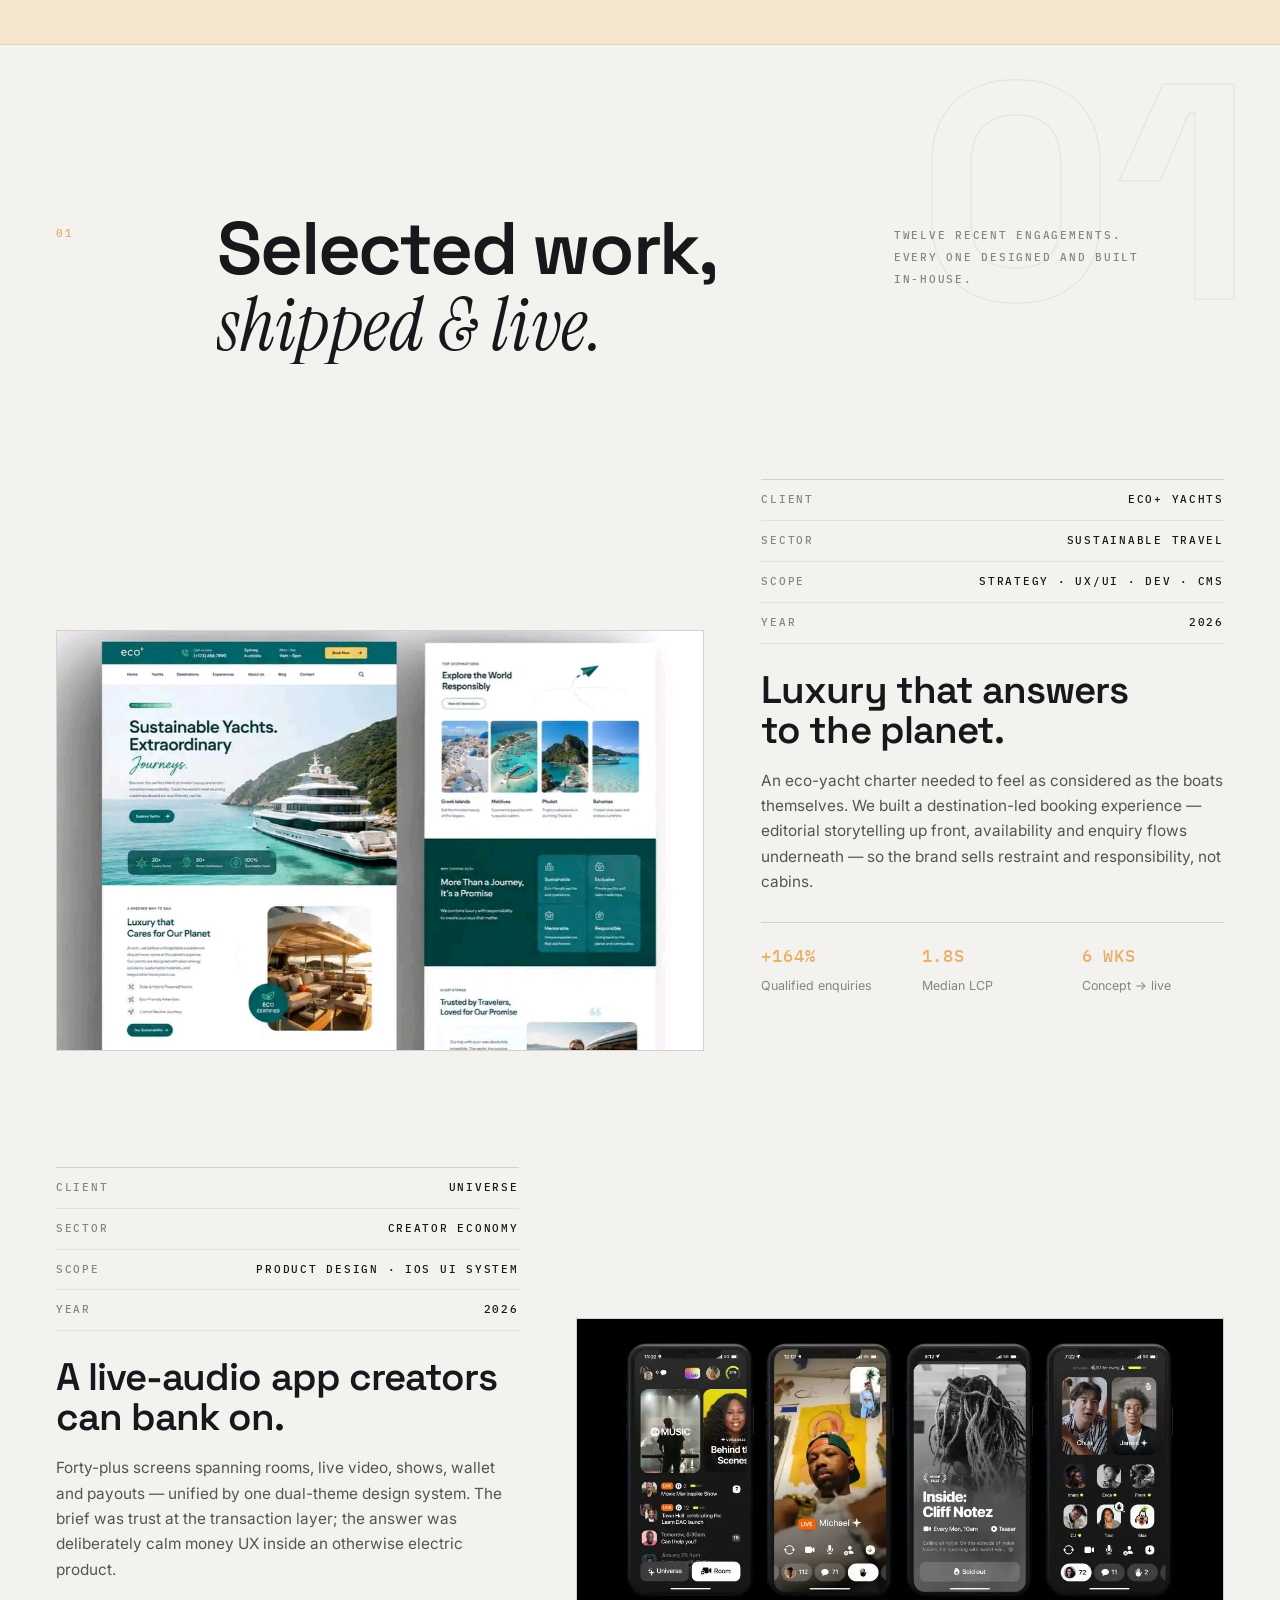
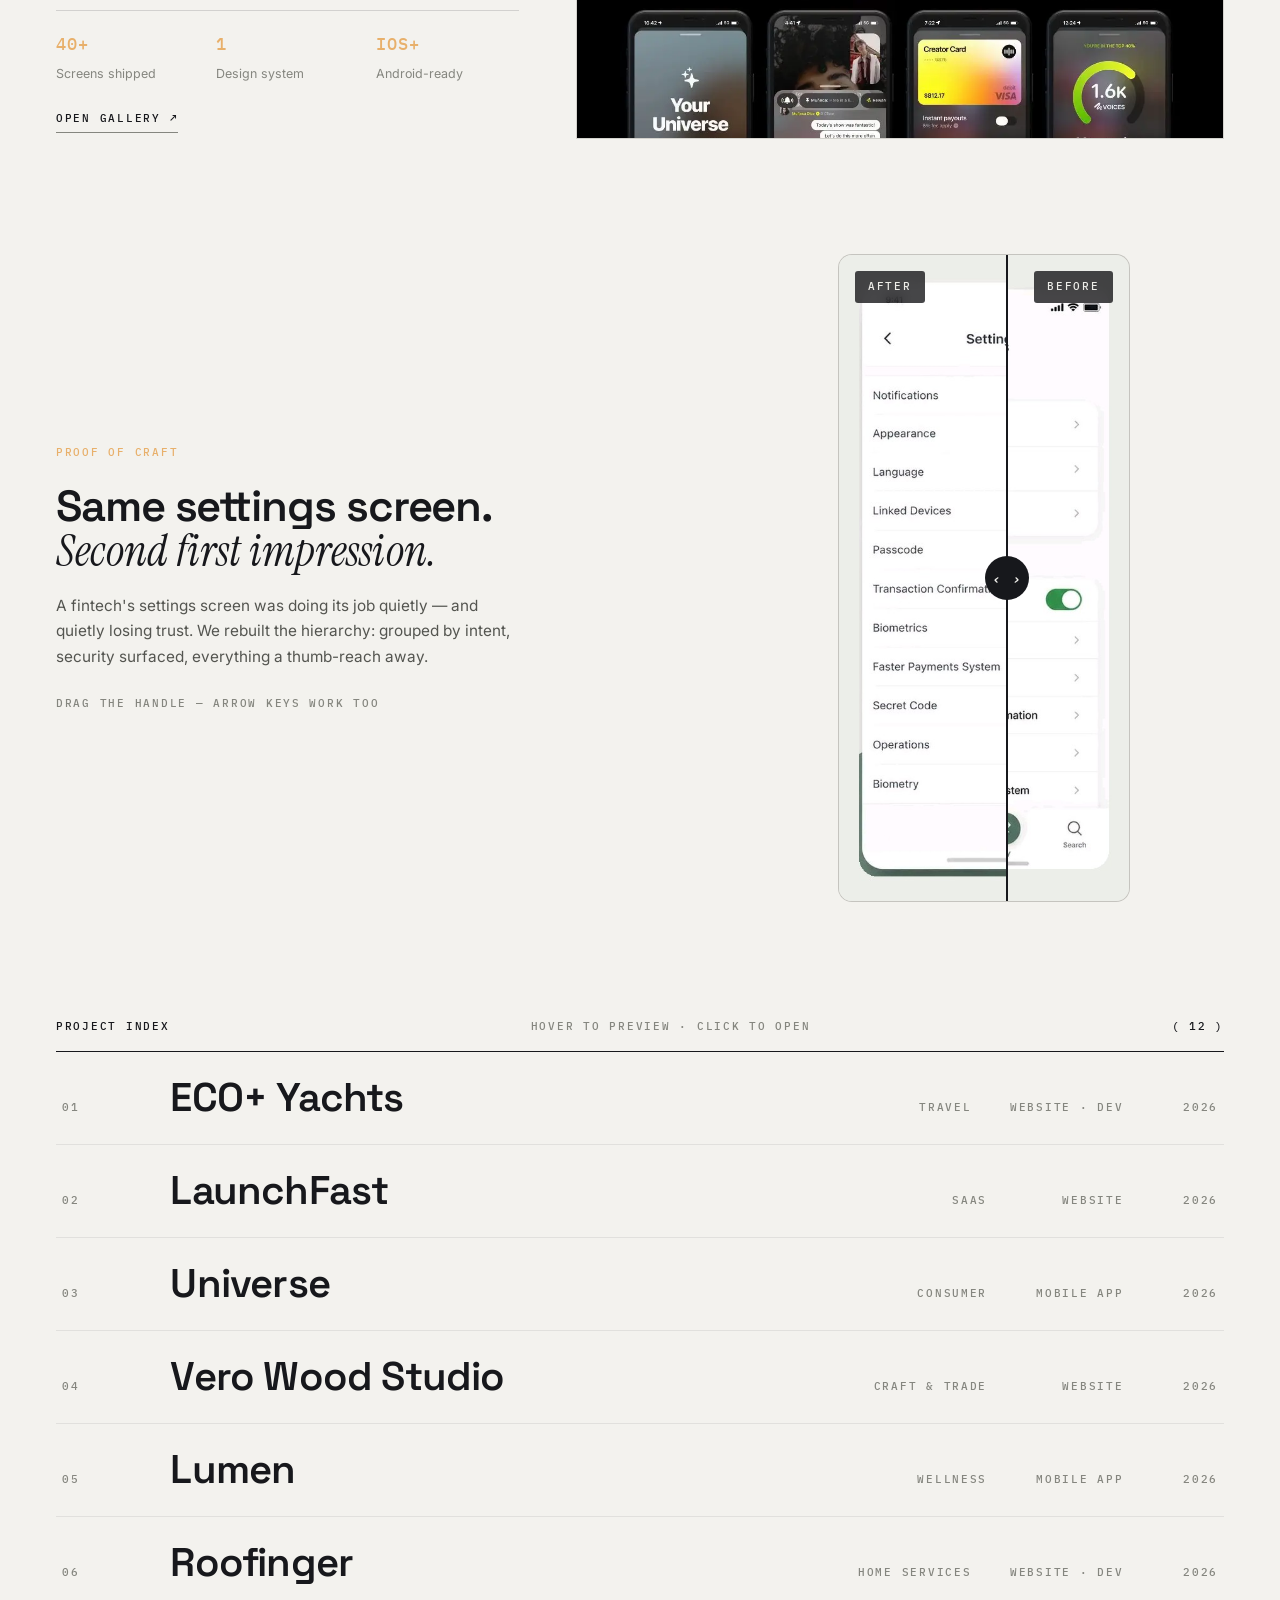
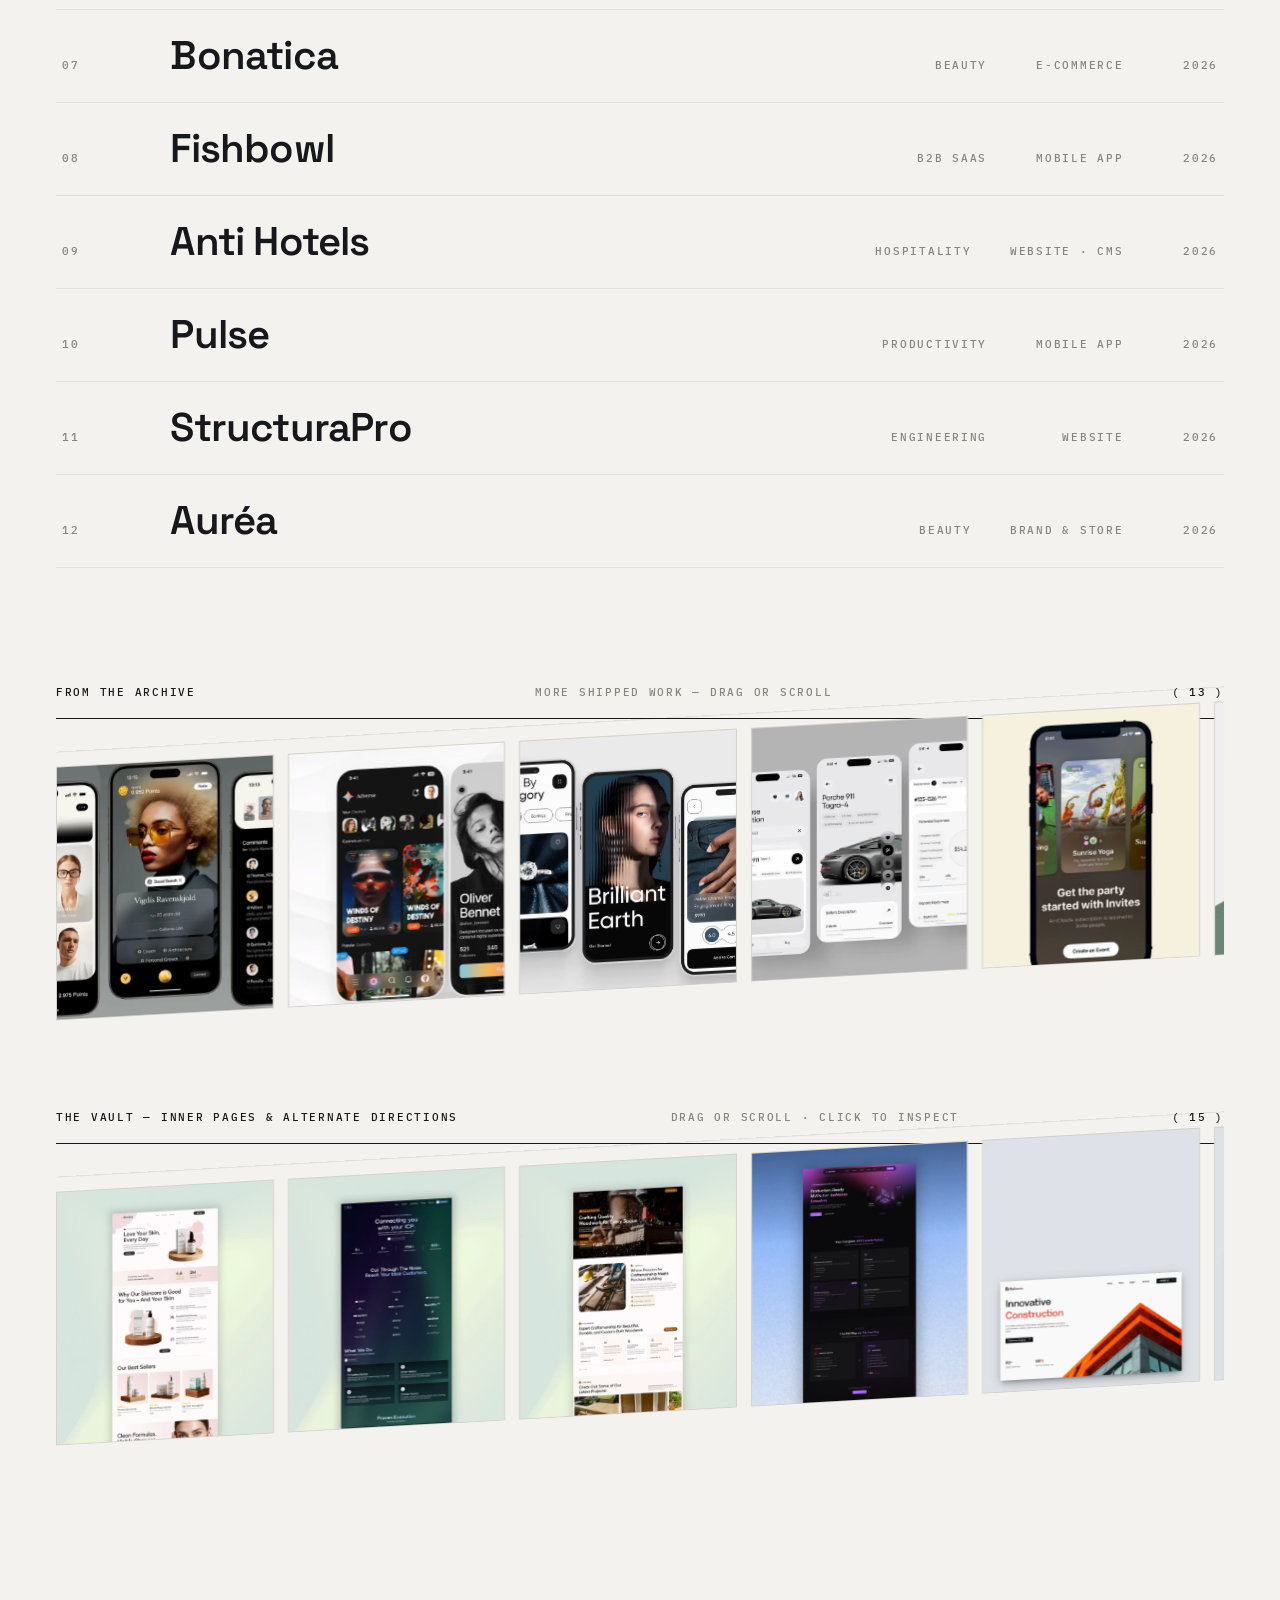
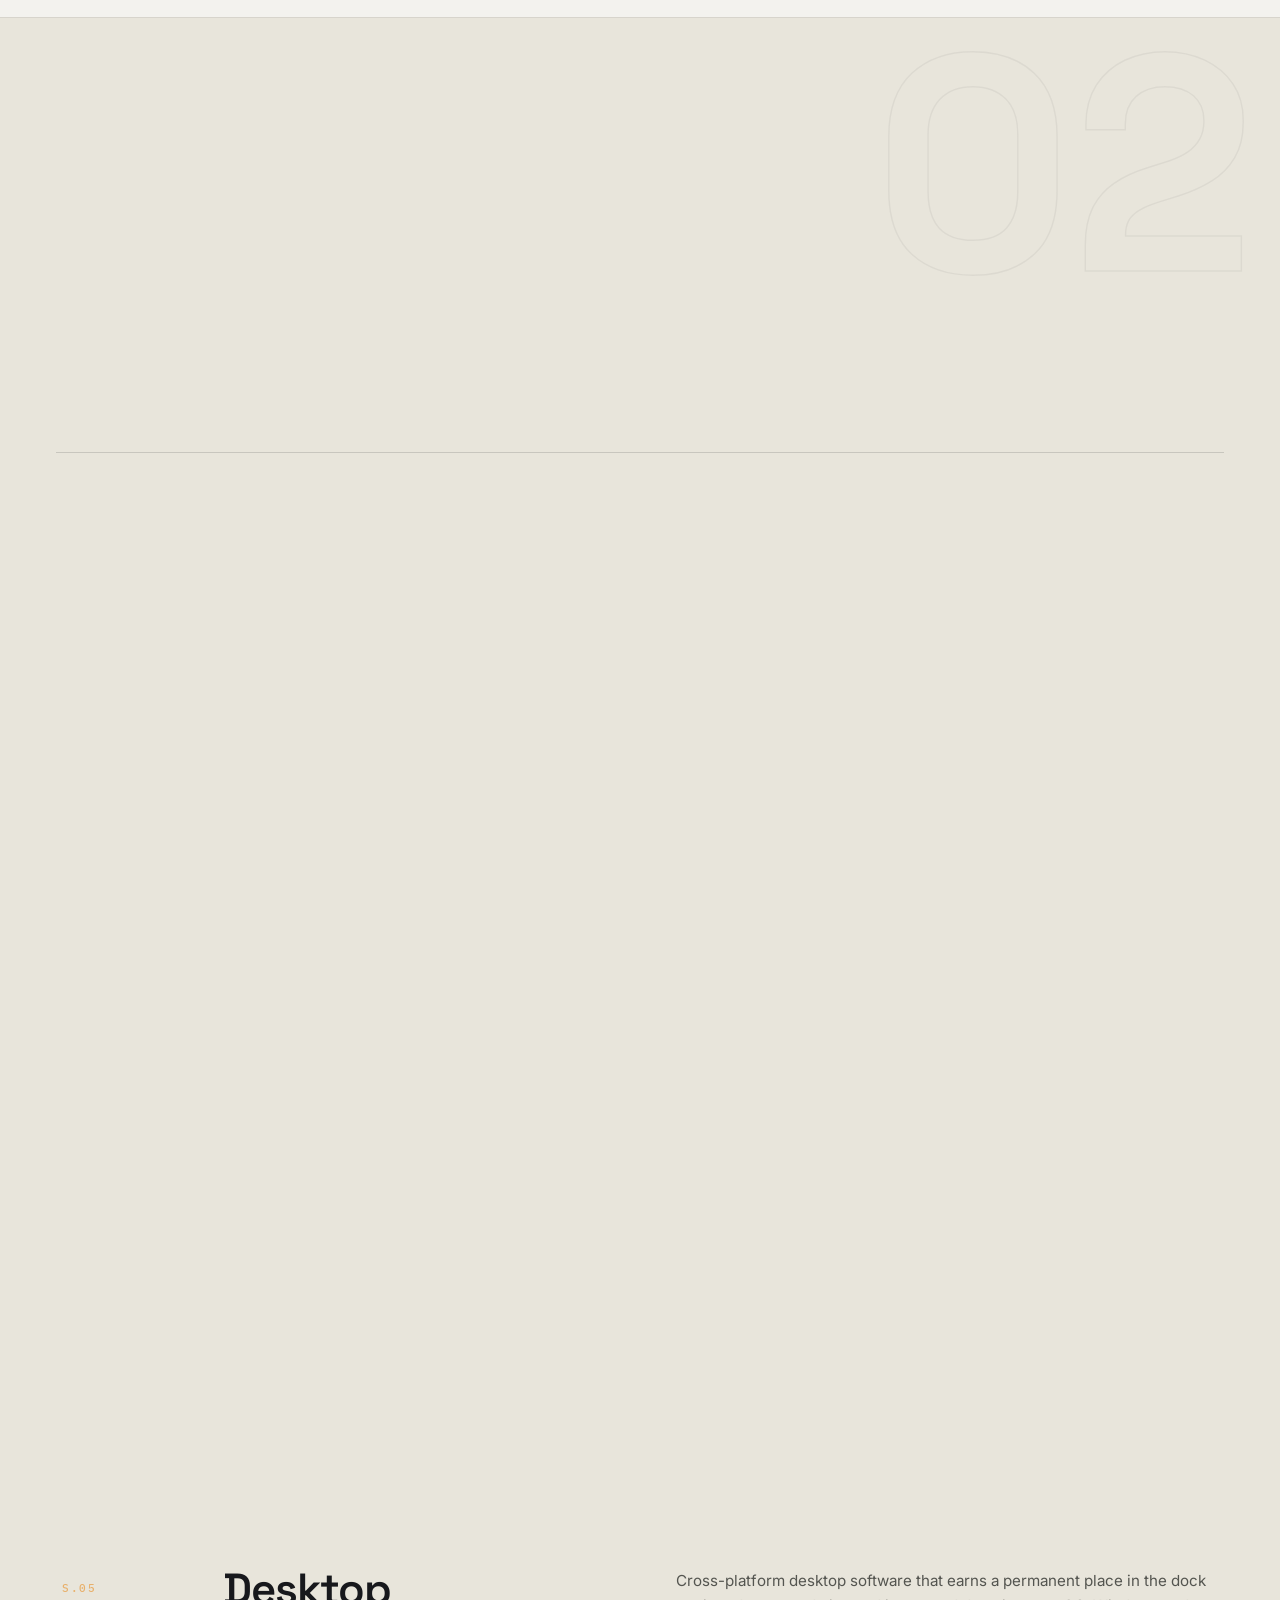
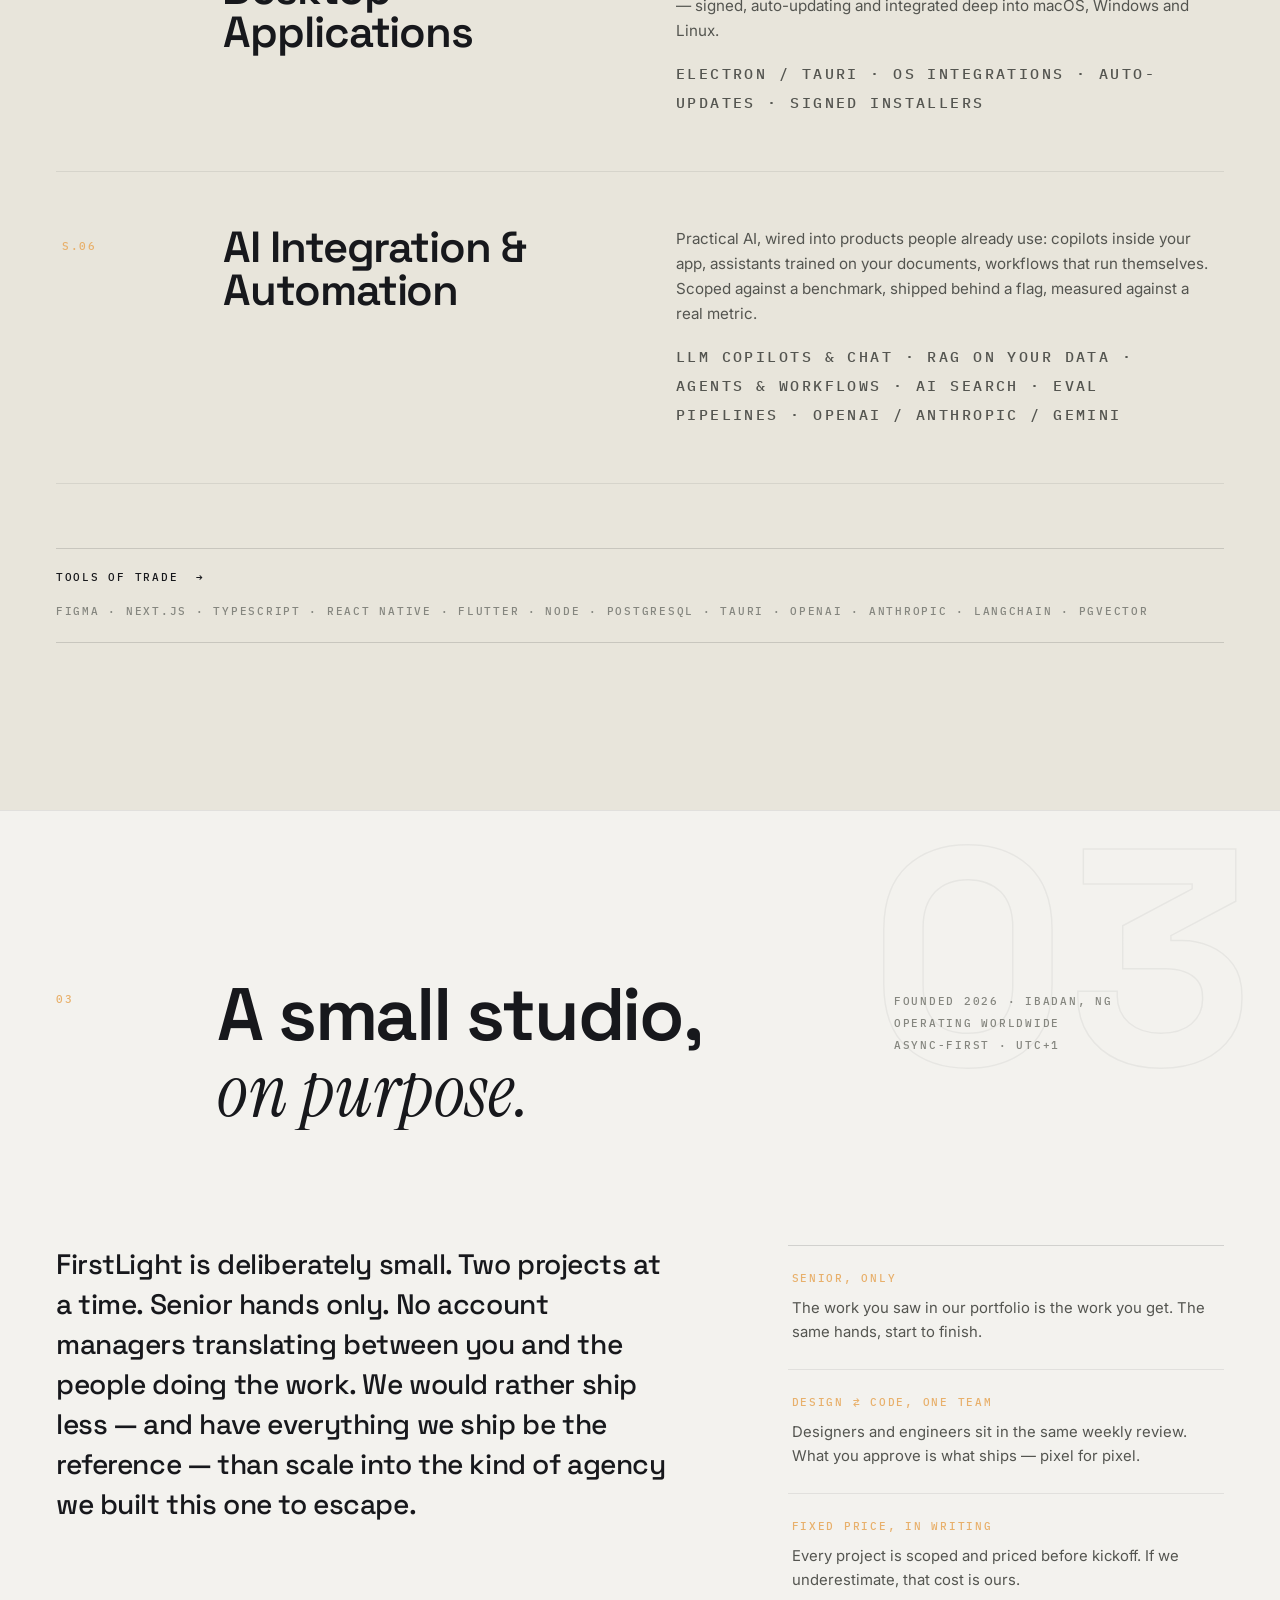
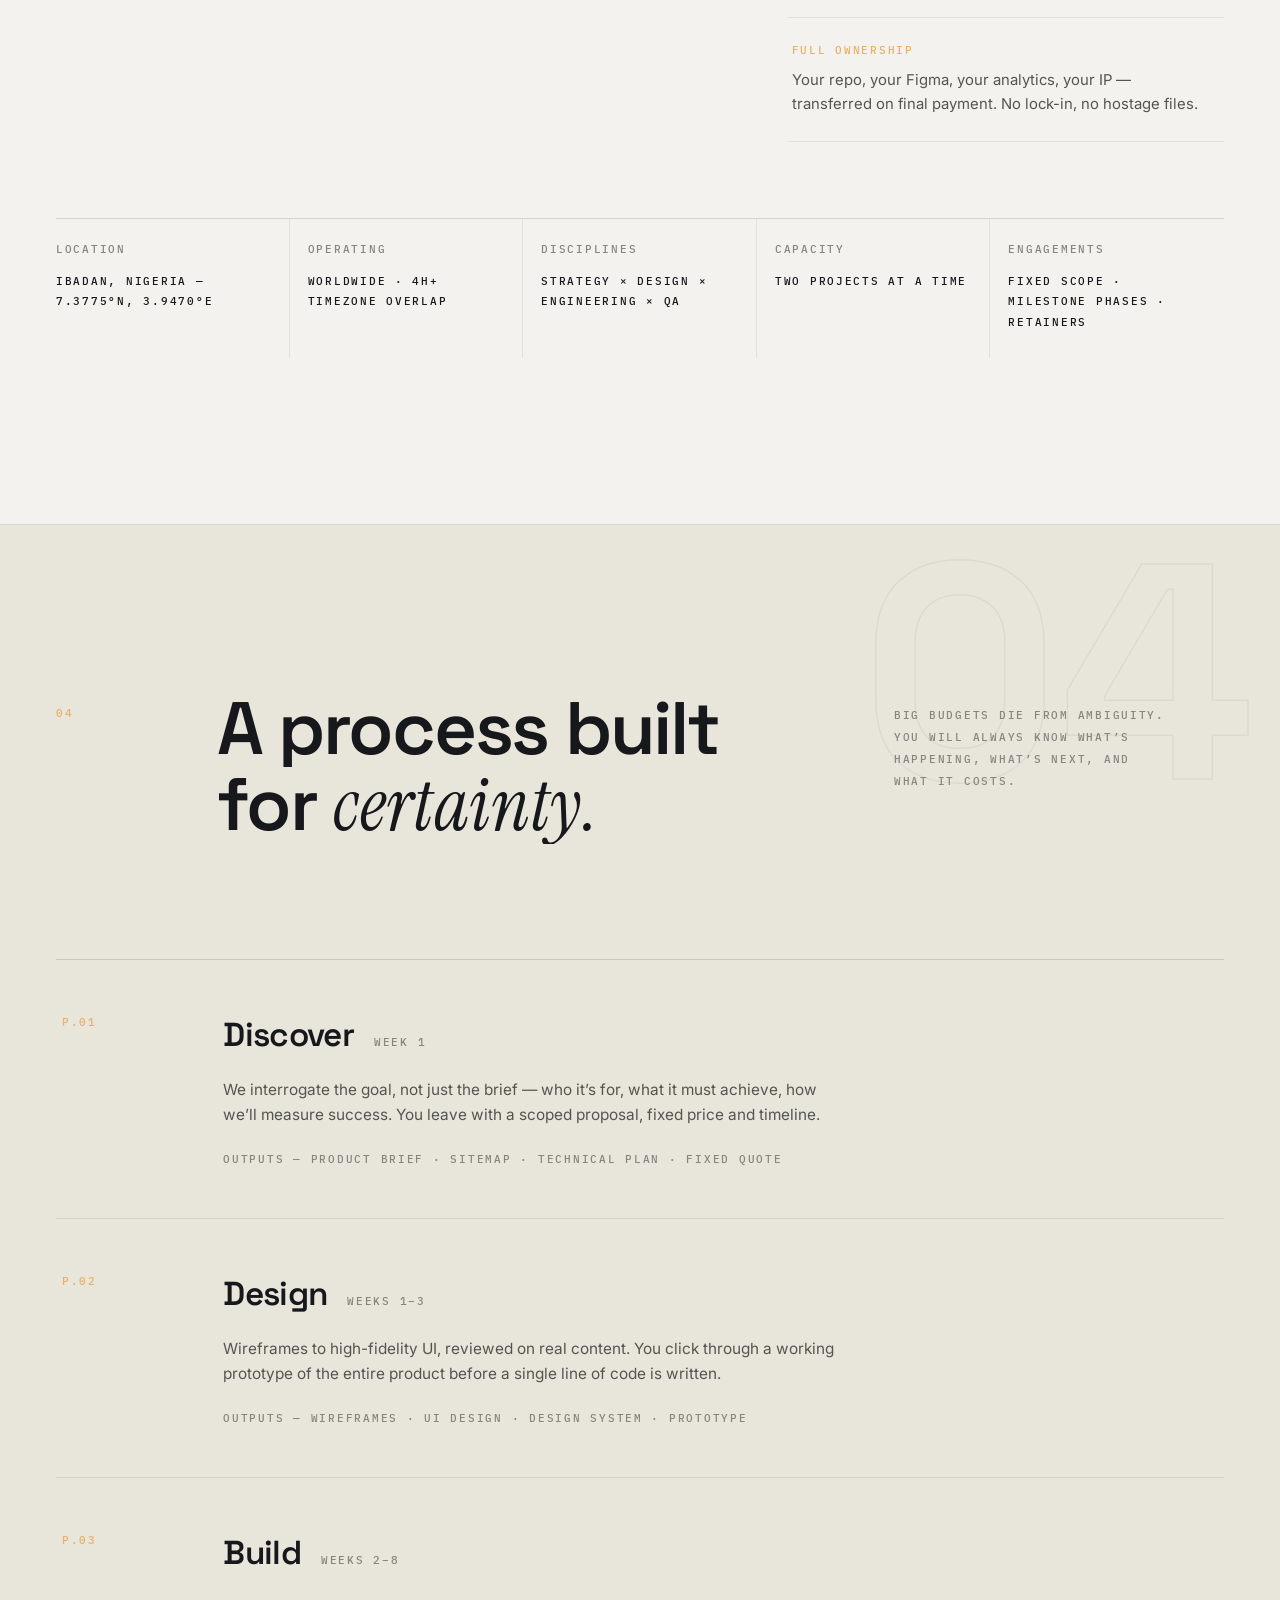
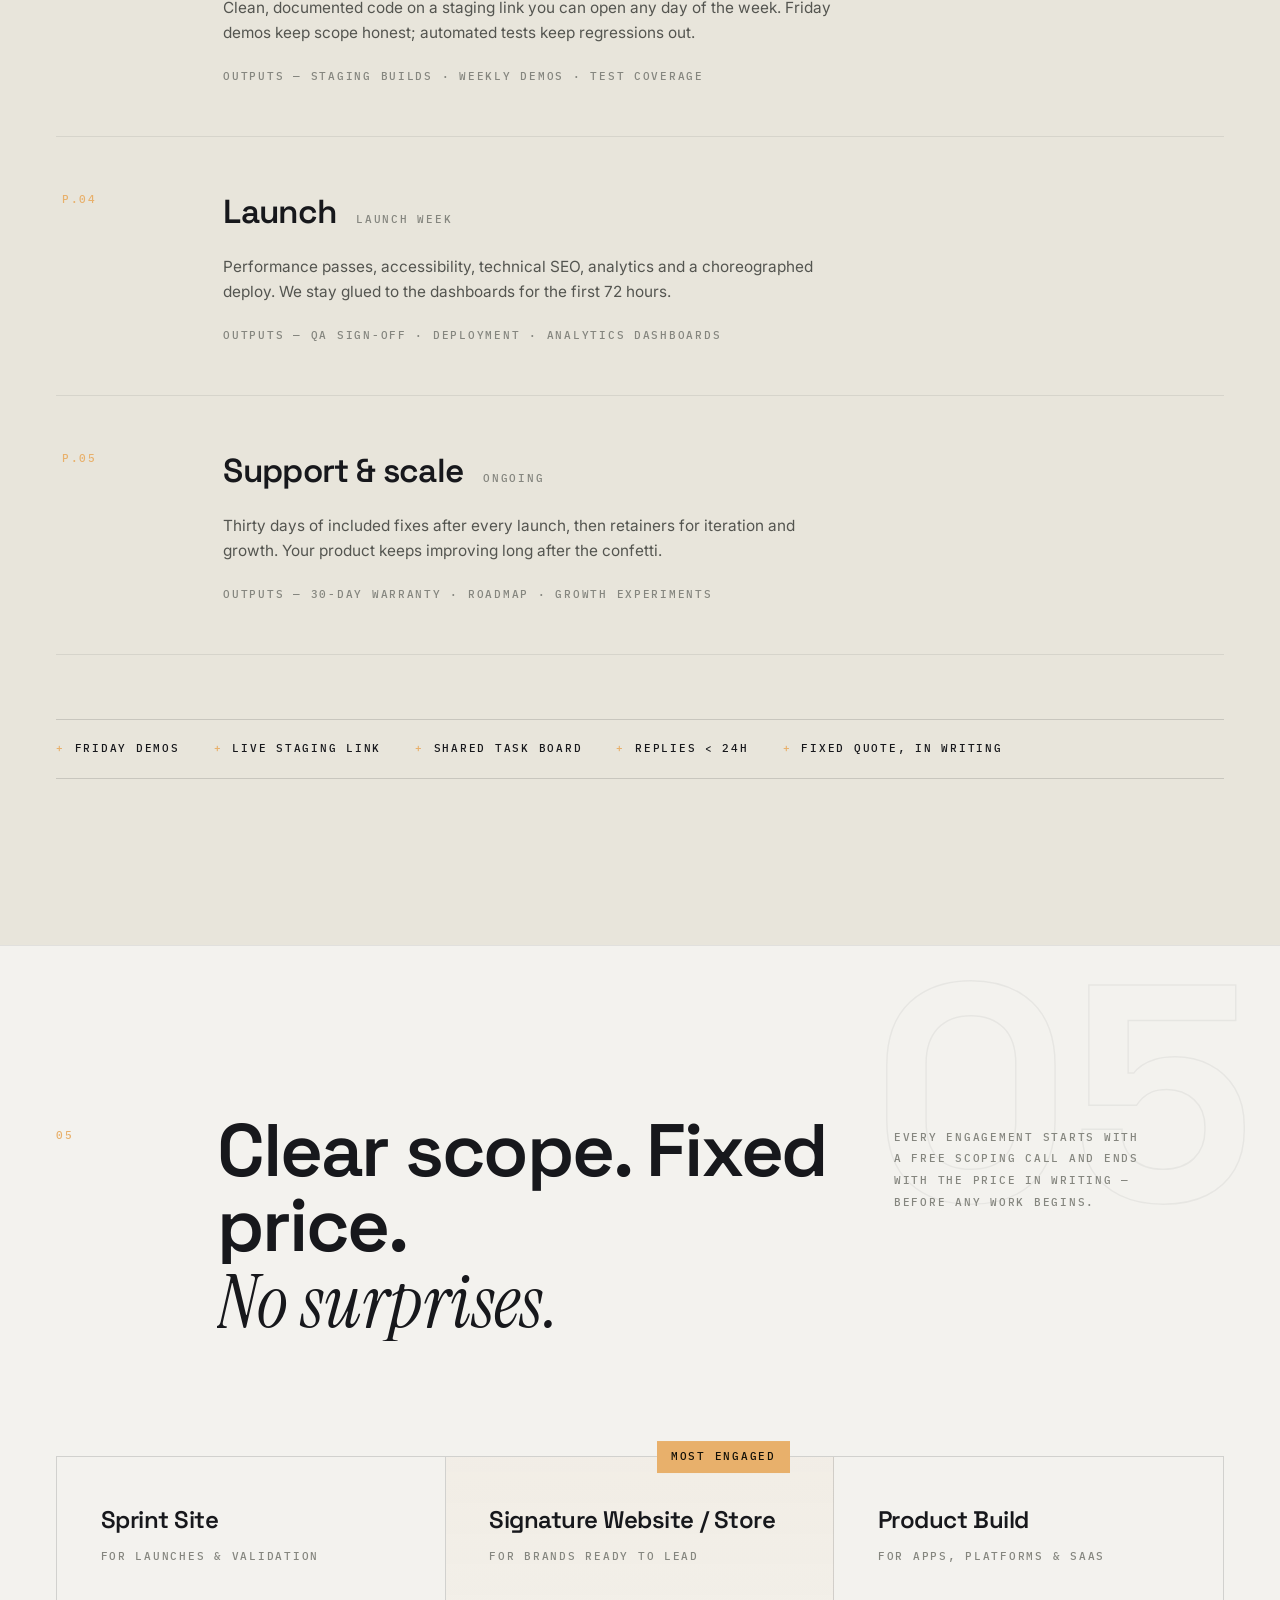
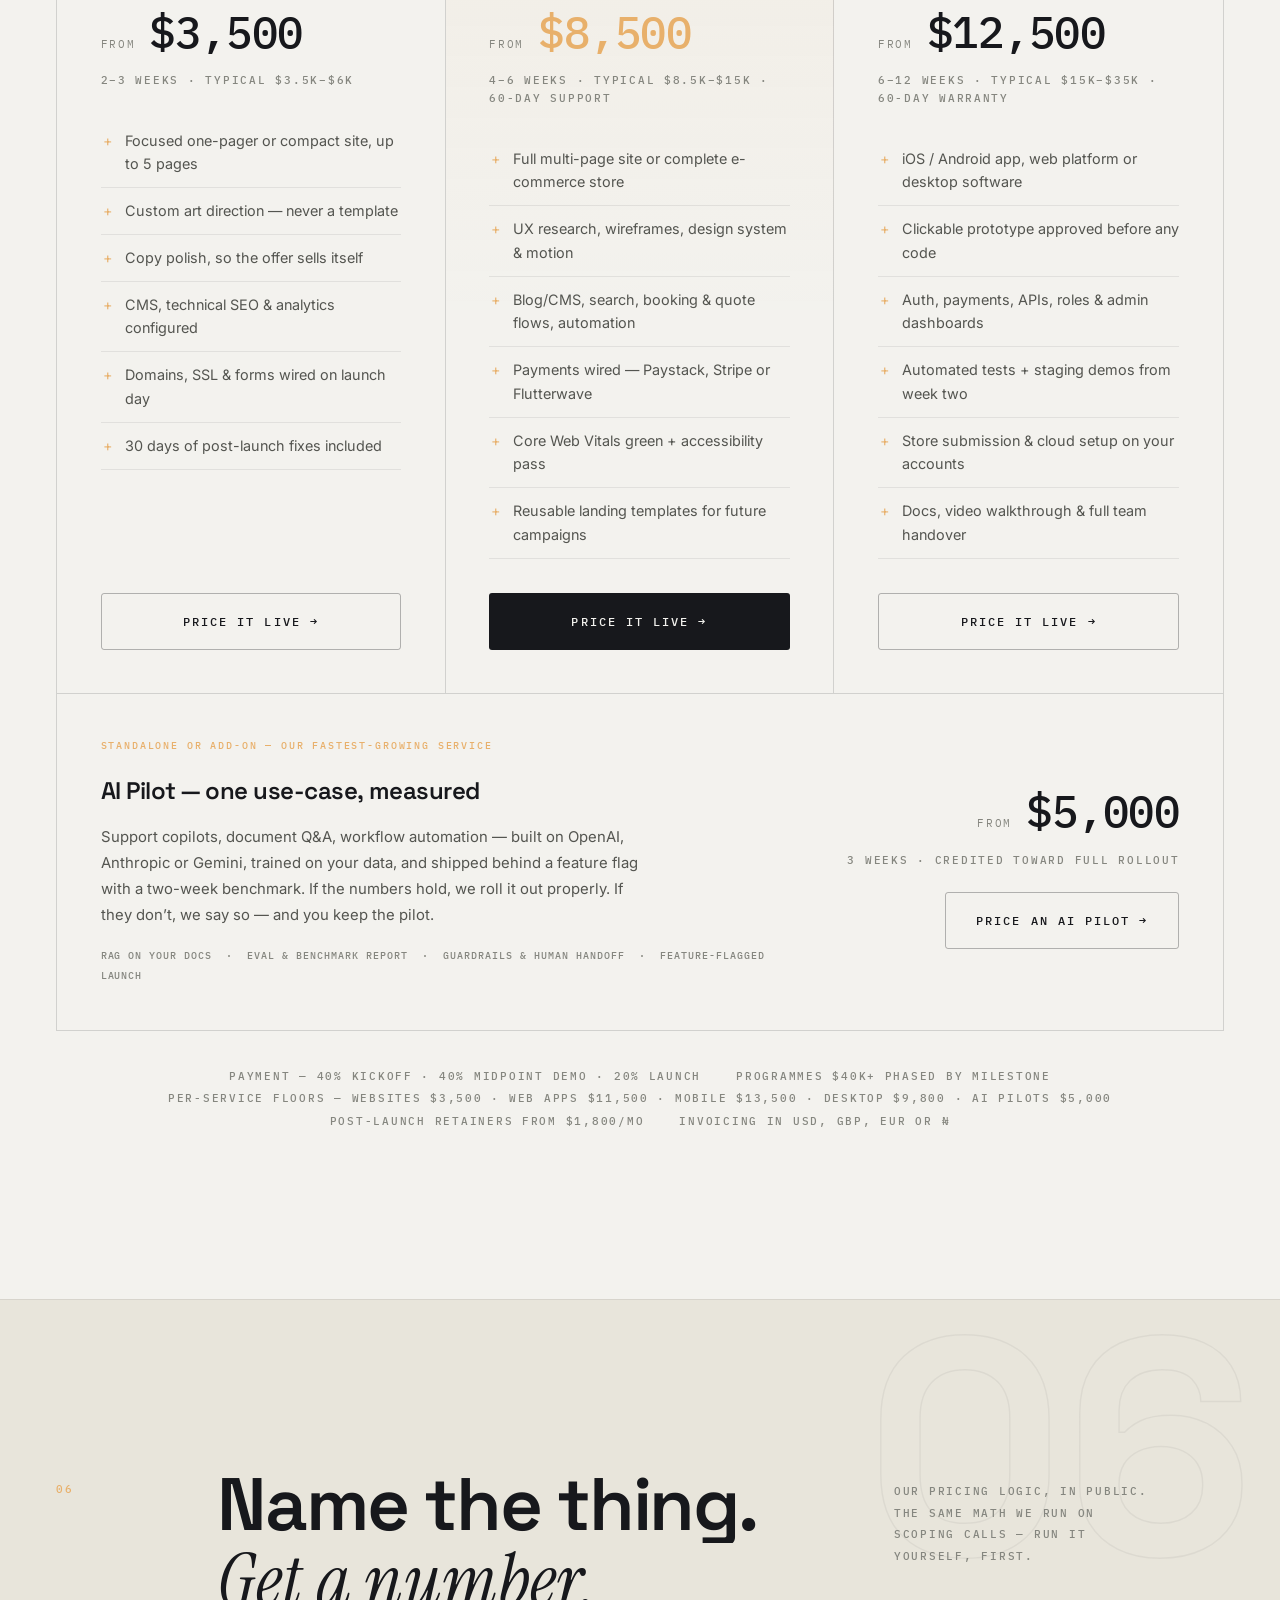
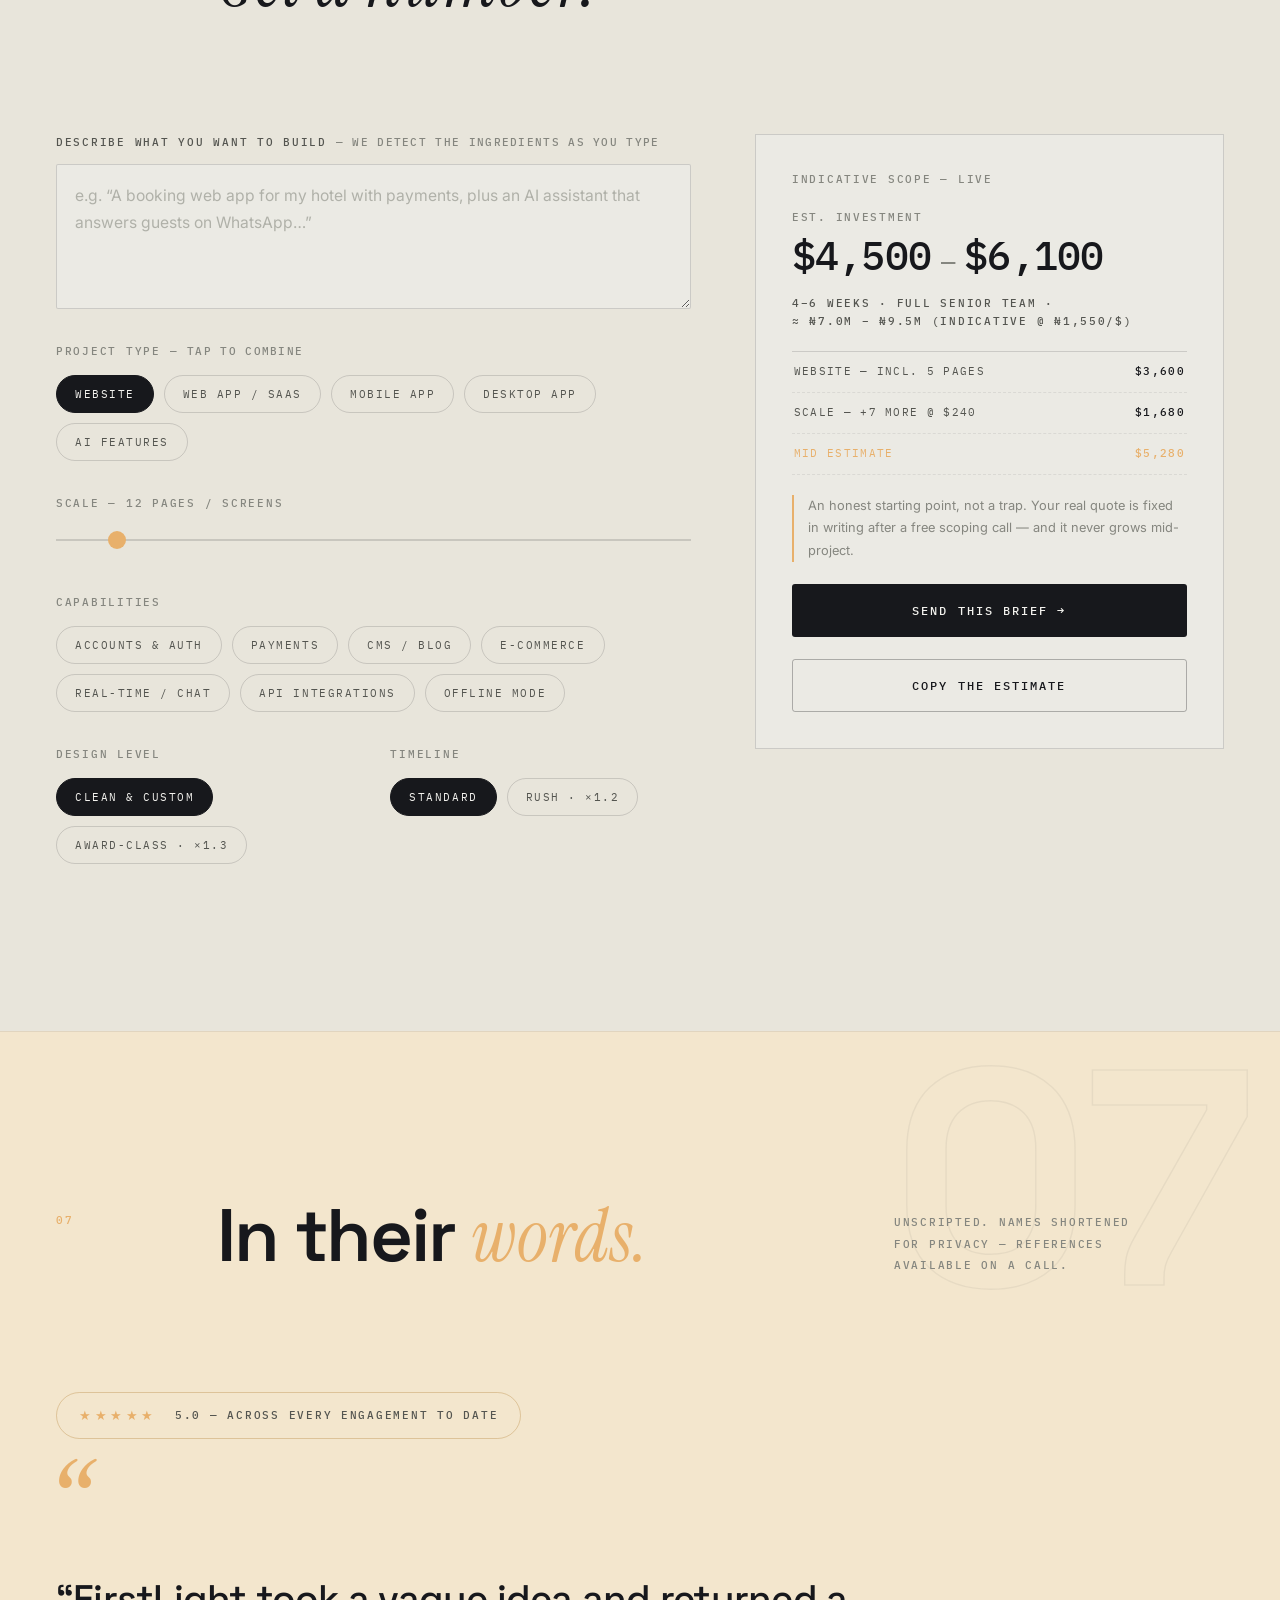
==== commit 10c85fd3: "Fix stats: real 50+ products + counters can never stick at zero - HTML now ships final values; count" ====
--- a/index.html
+++ b/index.html
@@ -108,10 +108,10 @@
   </div>
 
   <div class="container hero-stats" data-reveal data-delay=".55">
-    <div class="hstat"><span class="hstat-n mono" data-count="25" data-suffix="+">0</span><span class="hstat-l">Products shipped</span></div>
-    <div class="hstat"><span class="hstat-n mono" data-count="10" data-suffix="">0</span><span class="hstat-l">Industries</span></div>
-    <div class="hstat"><span class="hstat-n mono" data-count="98" data-suffix="%">0</span><span class="hstat-l">On-time delivery</span></div>
-    <div class="hstat"><span class="hstat-n mono" data-count="24" data-suffix="H">0</span><span class="hstat-l">Response time</span></div>
+    <div class="hstat"><span class="hstat-n mono" data-count="50" data-suffix="+">50+</span><span class="hstat-l">Products shipped</span></div>
+    <div class="hstat"><span class="hstat-n mono" data-count="10" data-suffix="">10</span><span class="hstat-l">Industries</span></div>
+    <div class="hstat"><span class="hstat-n mono" data-count="98" data-suffix="%">98%</span><span class="hstat-l">On-time delivery</span></div>
+    <div class="hstat"><span class="hstat-n mono" data-count="24" data-suffix="H">24H</span><span class="hstat-l">Response time</span></div>
   </div>
 </section>
 
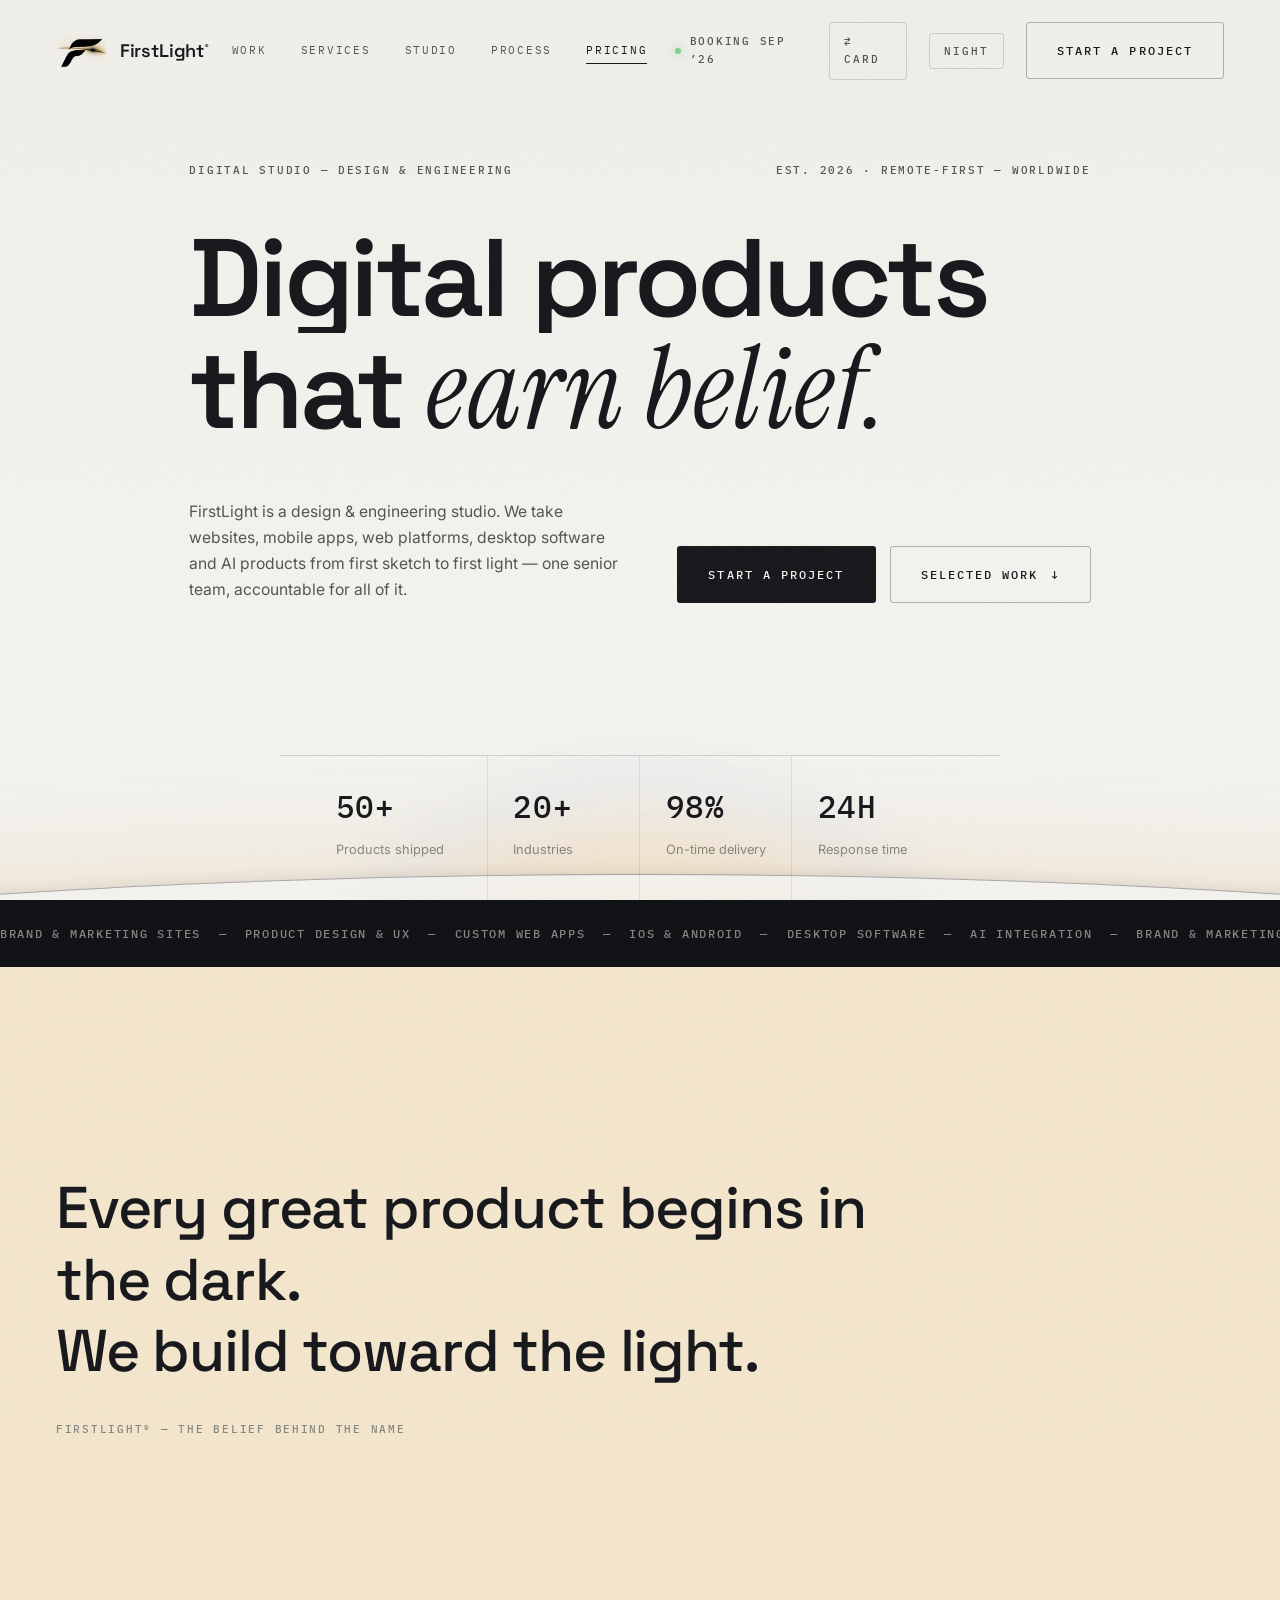
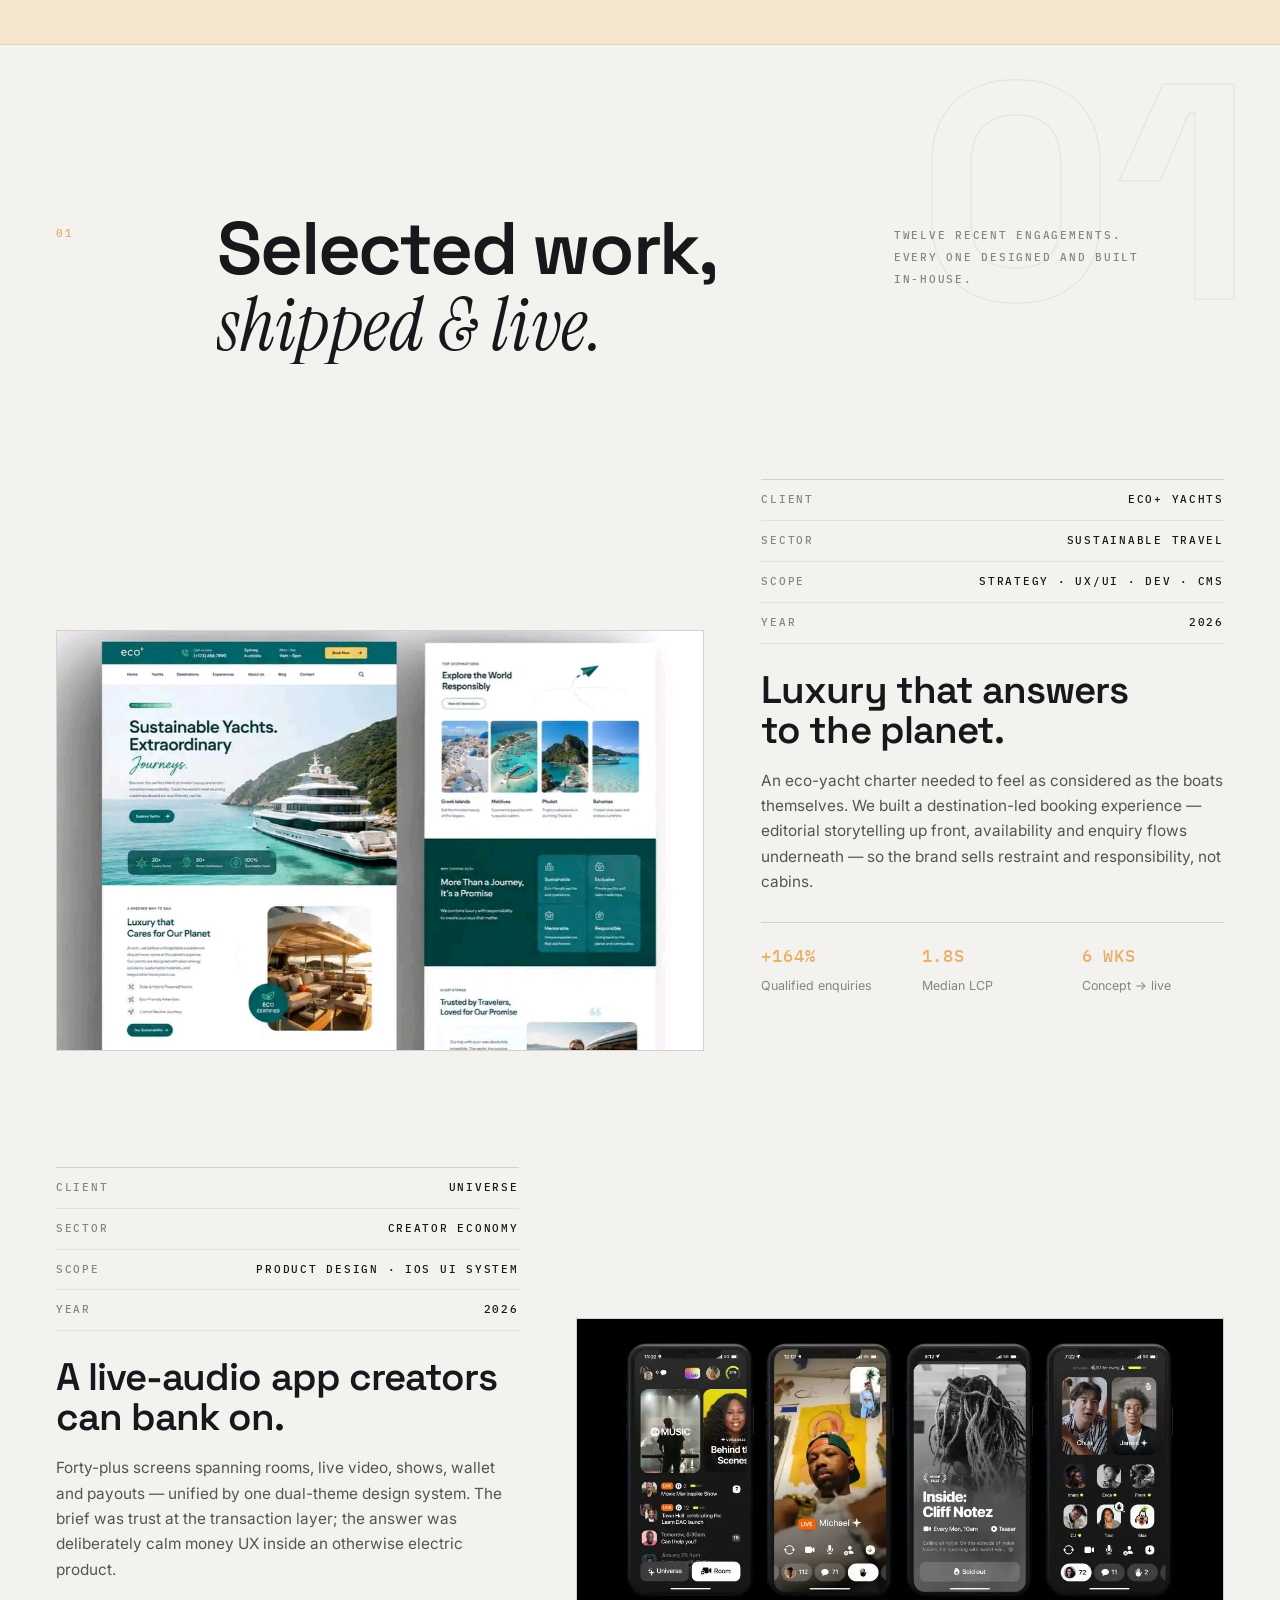
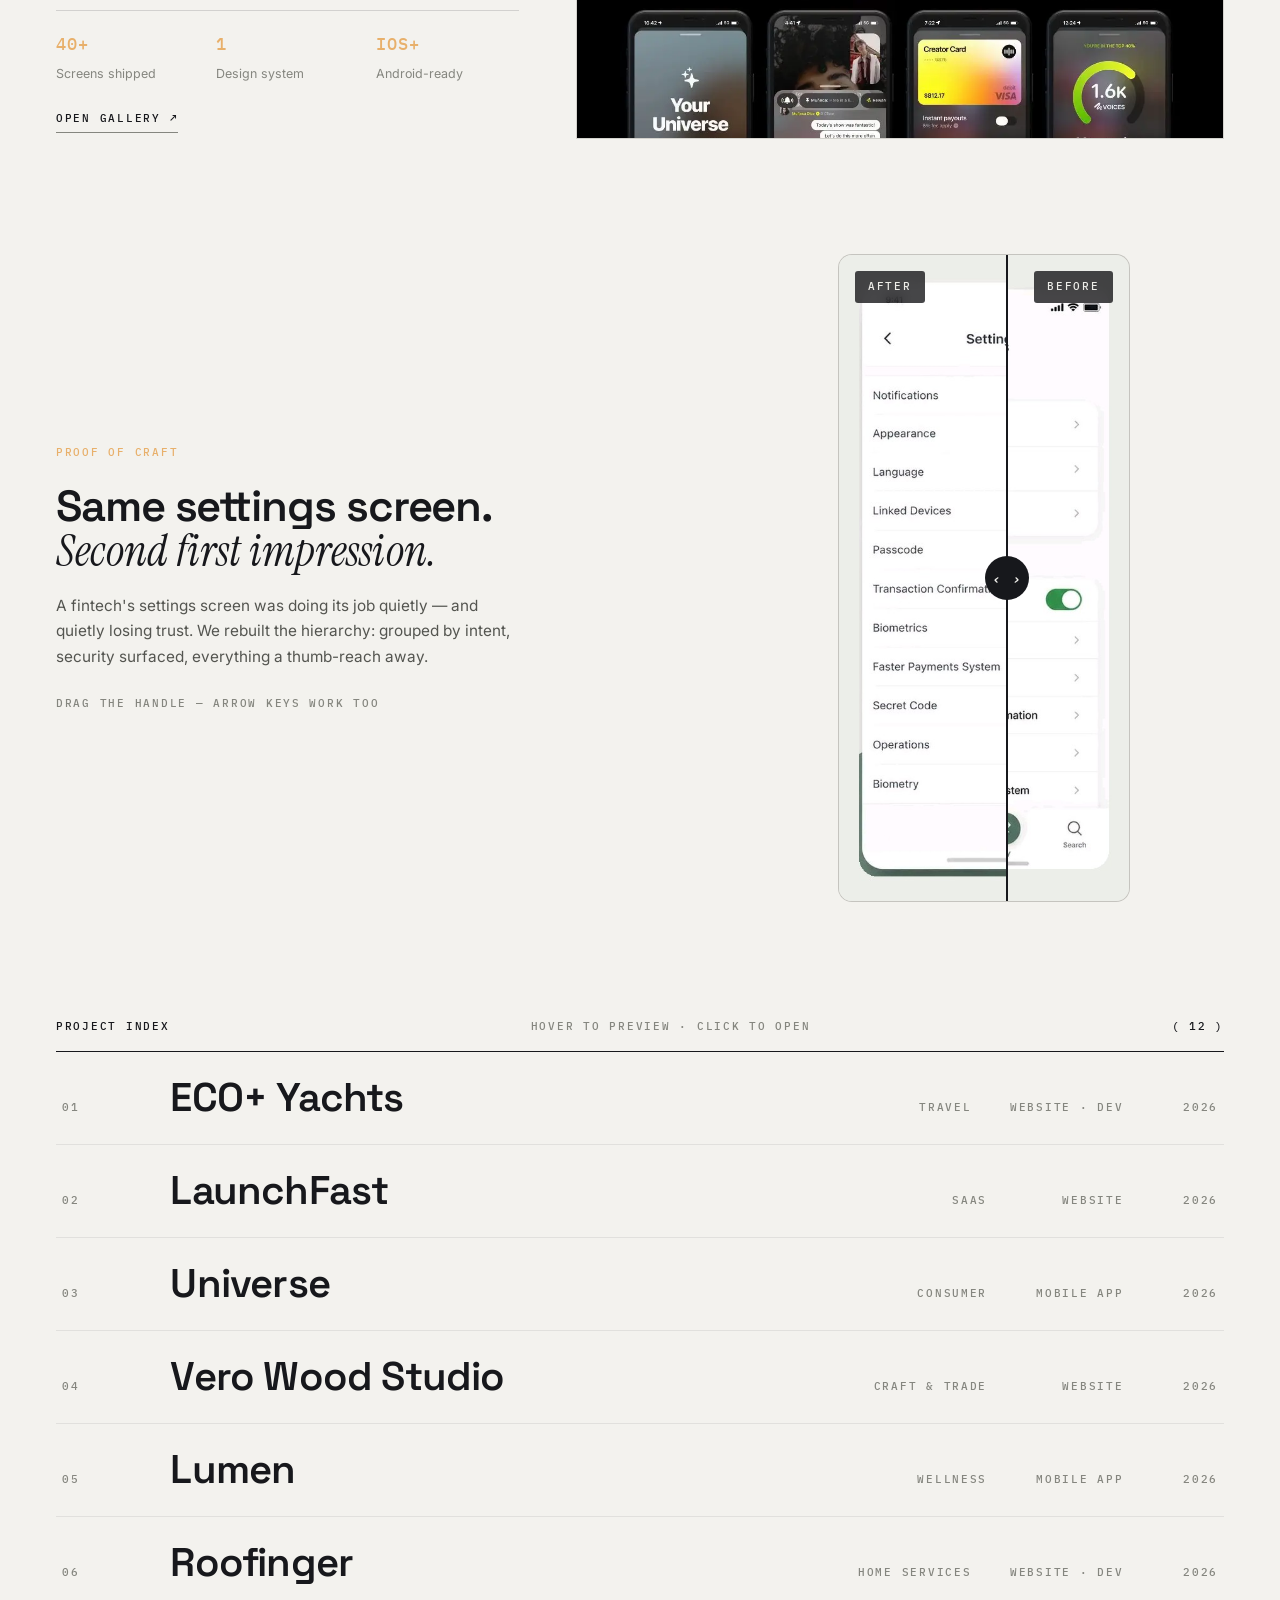
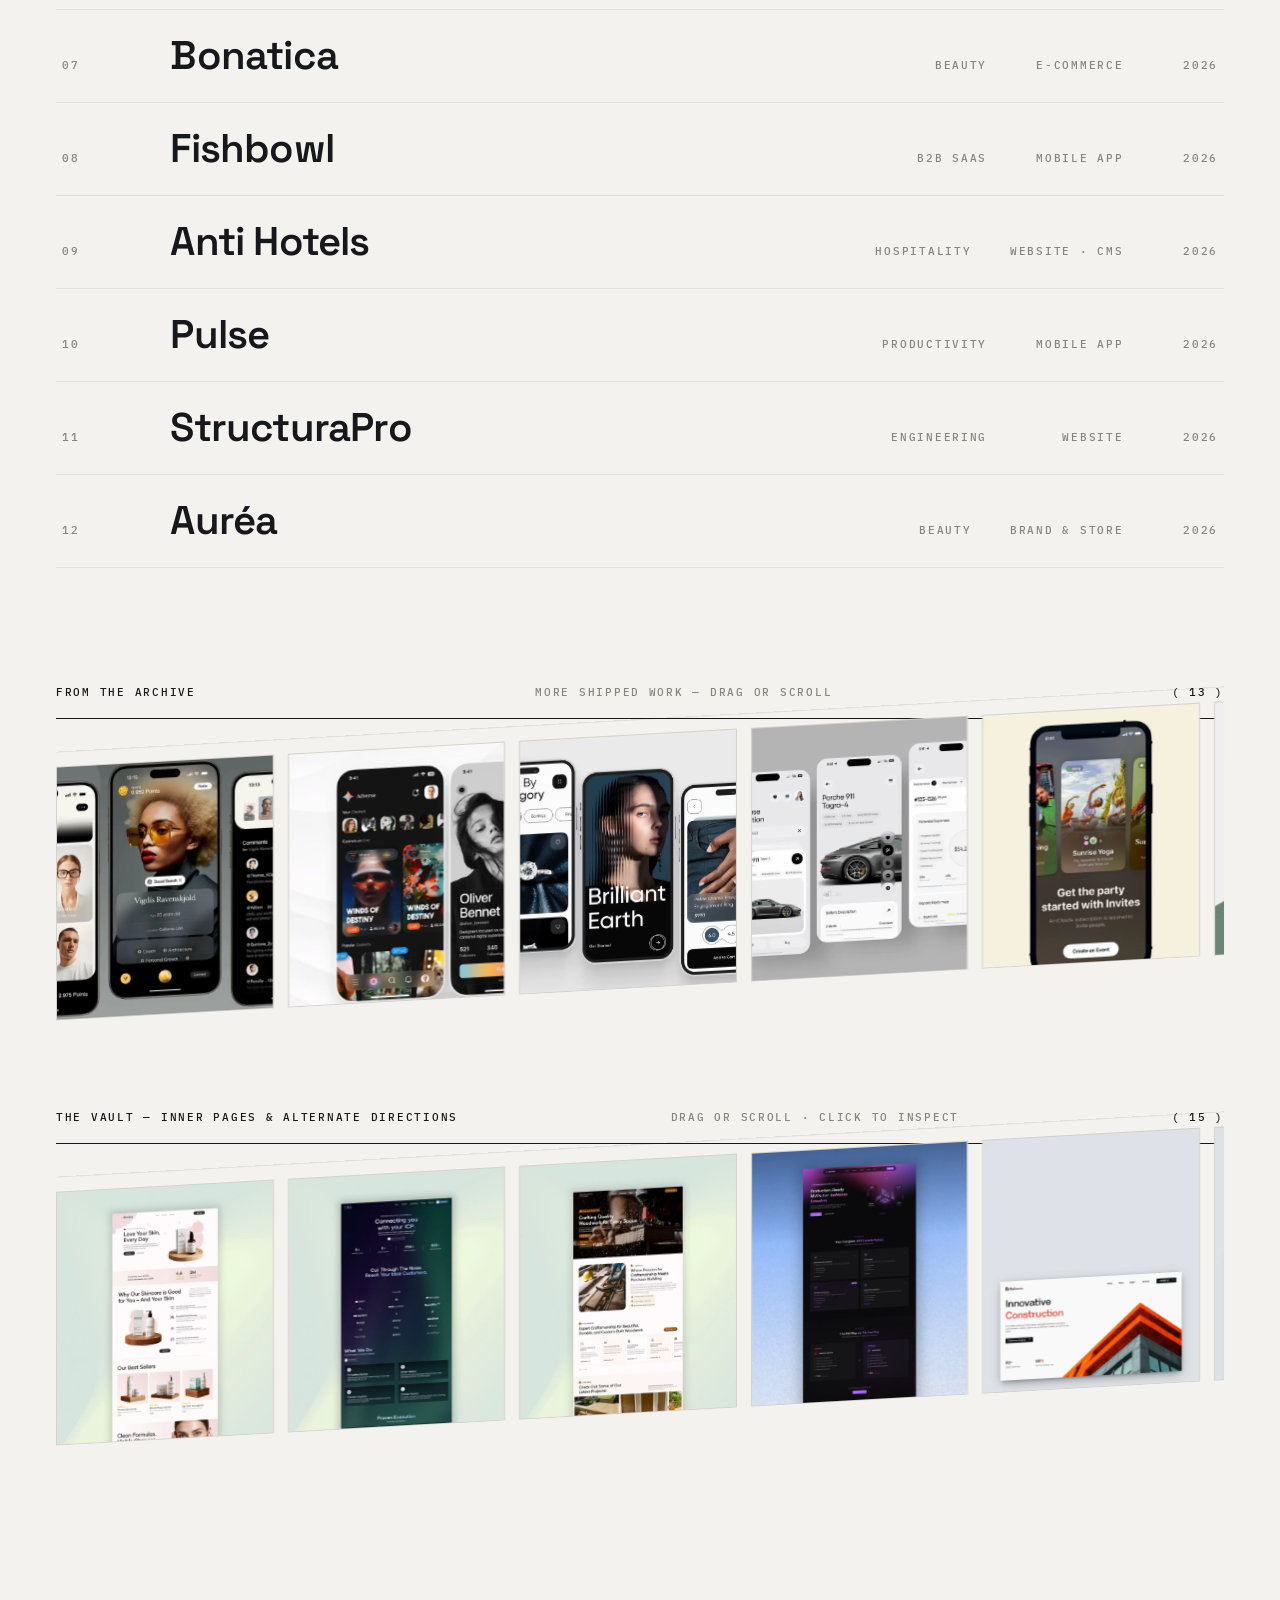
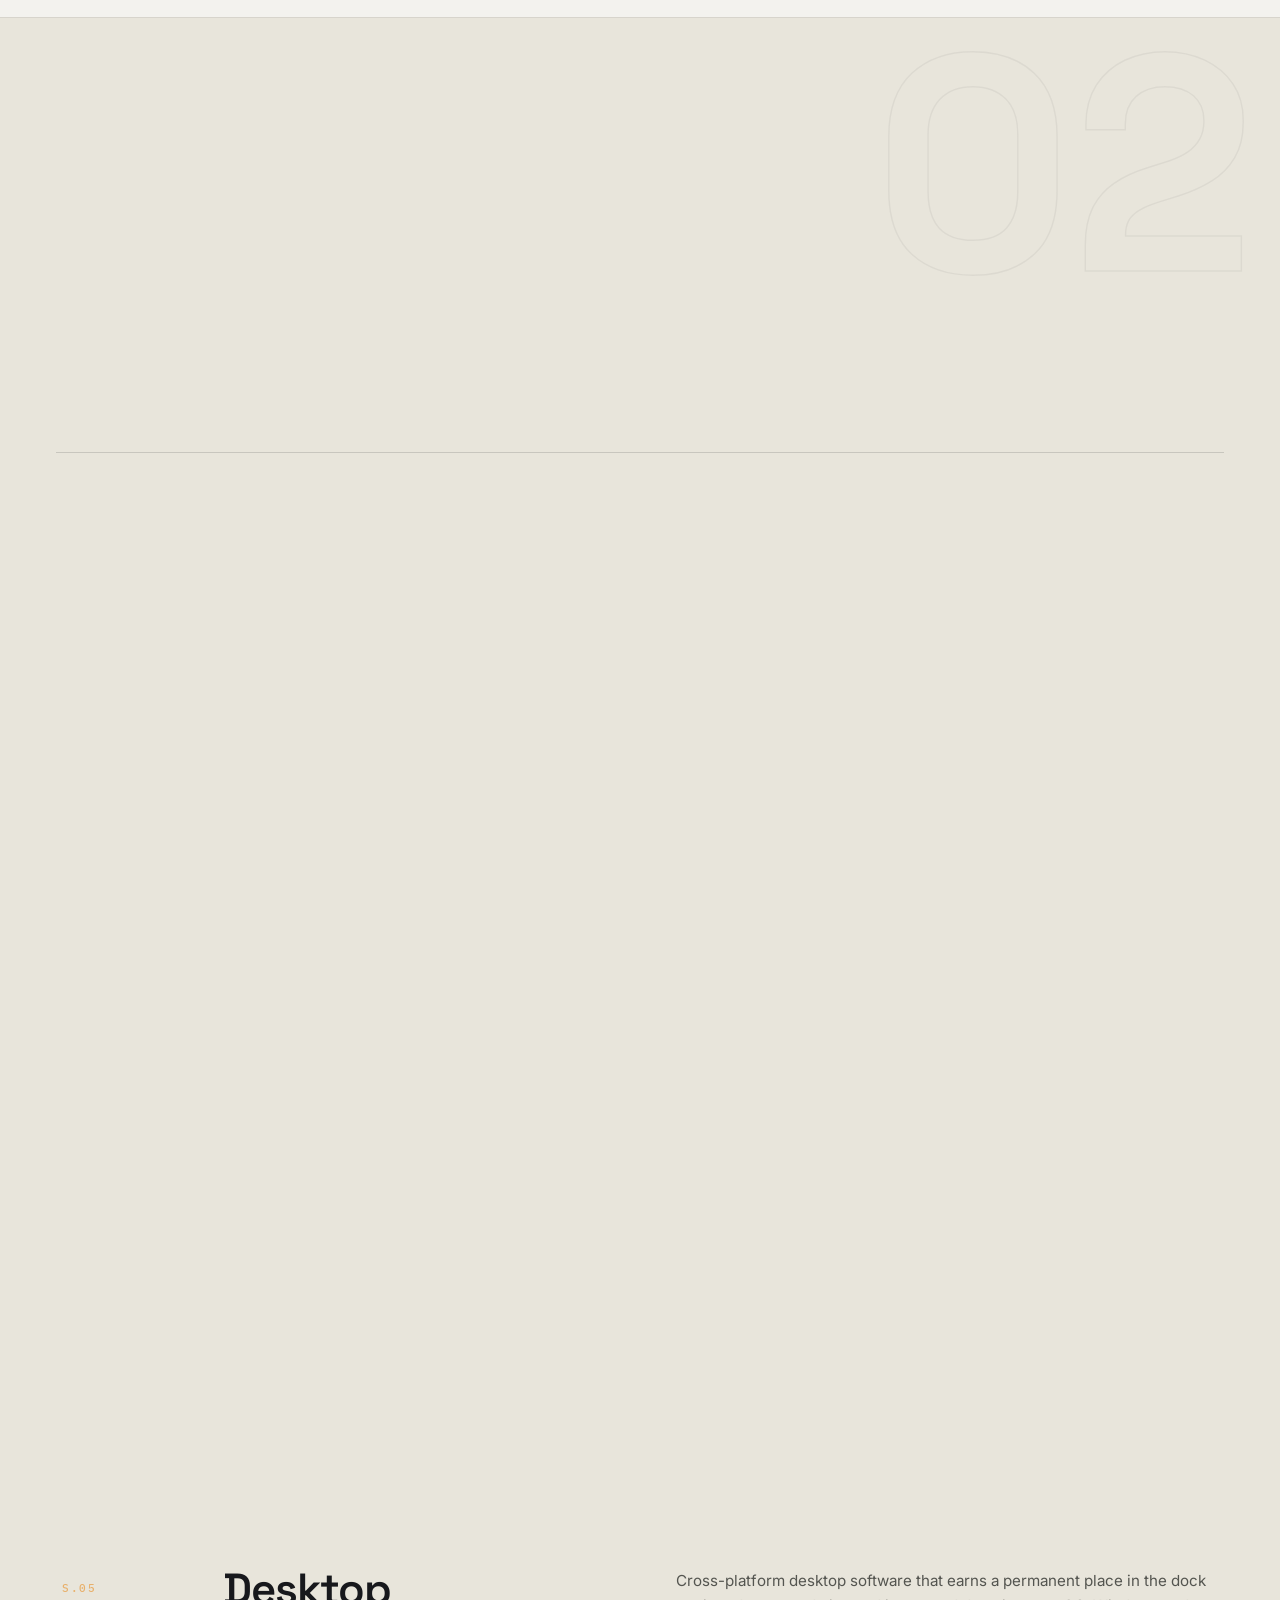
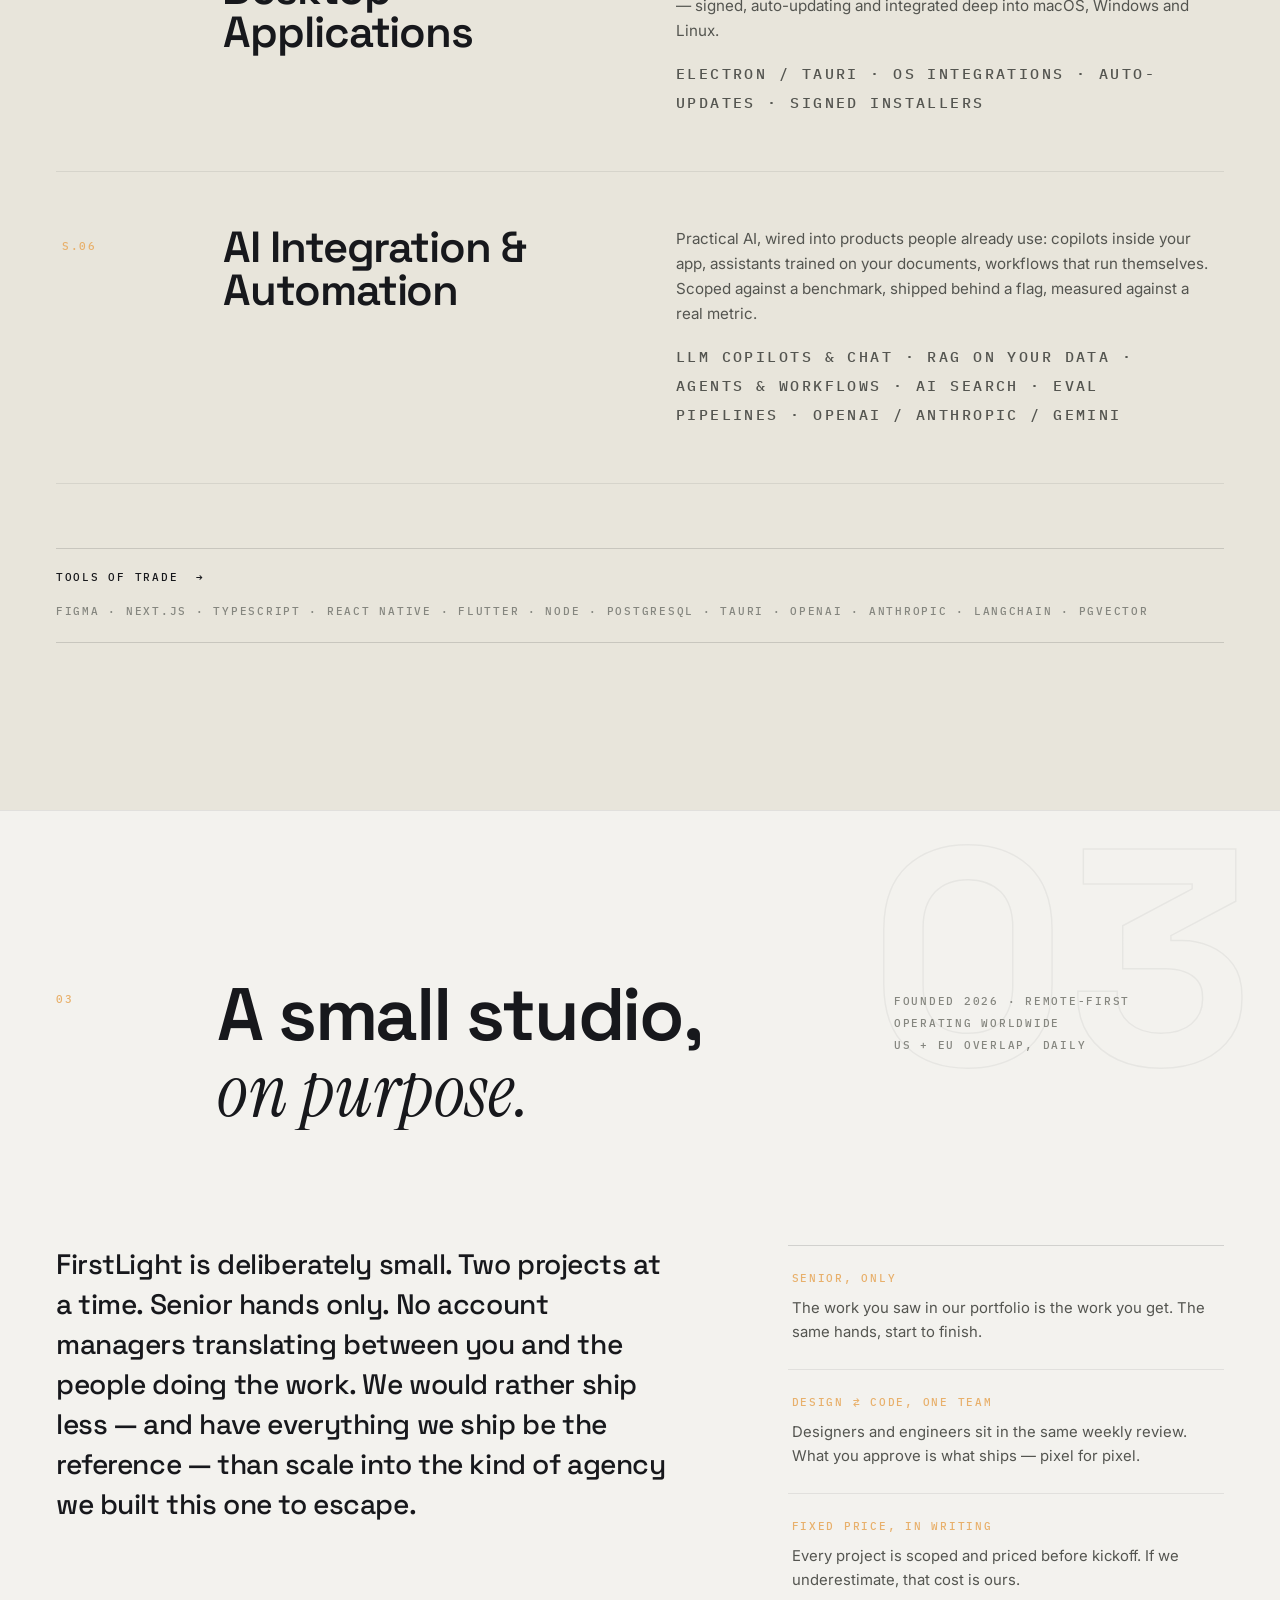
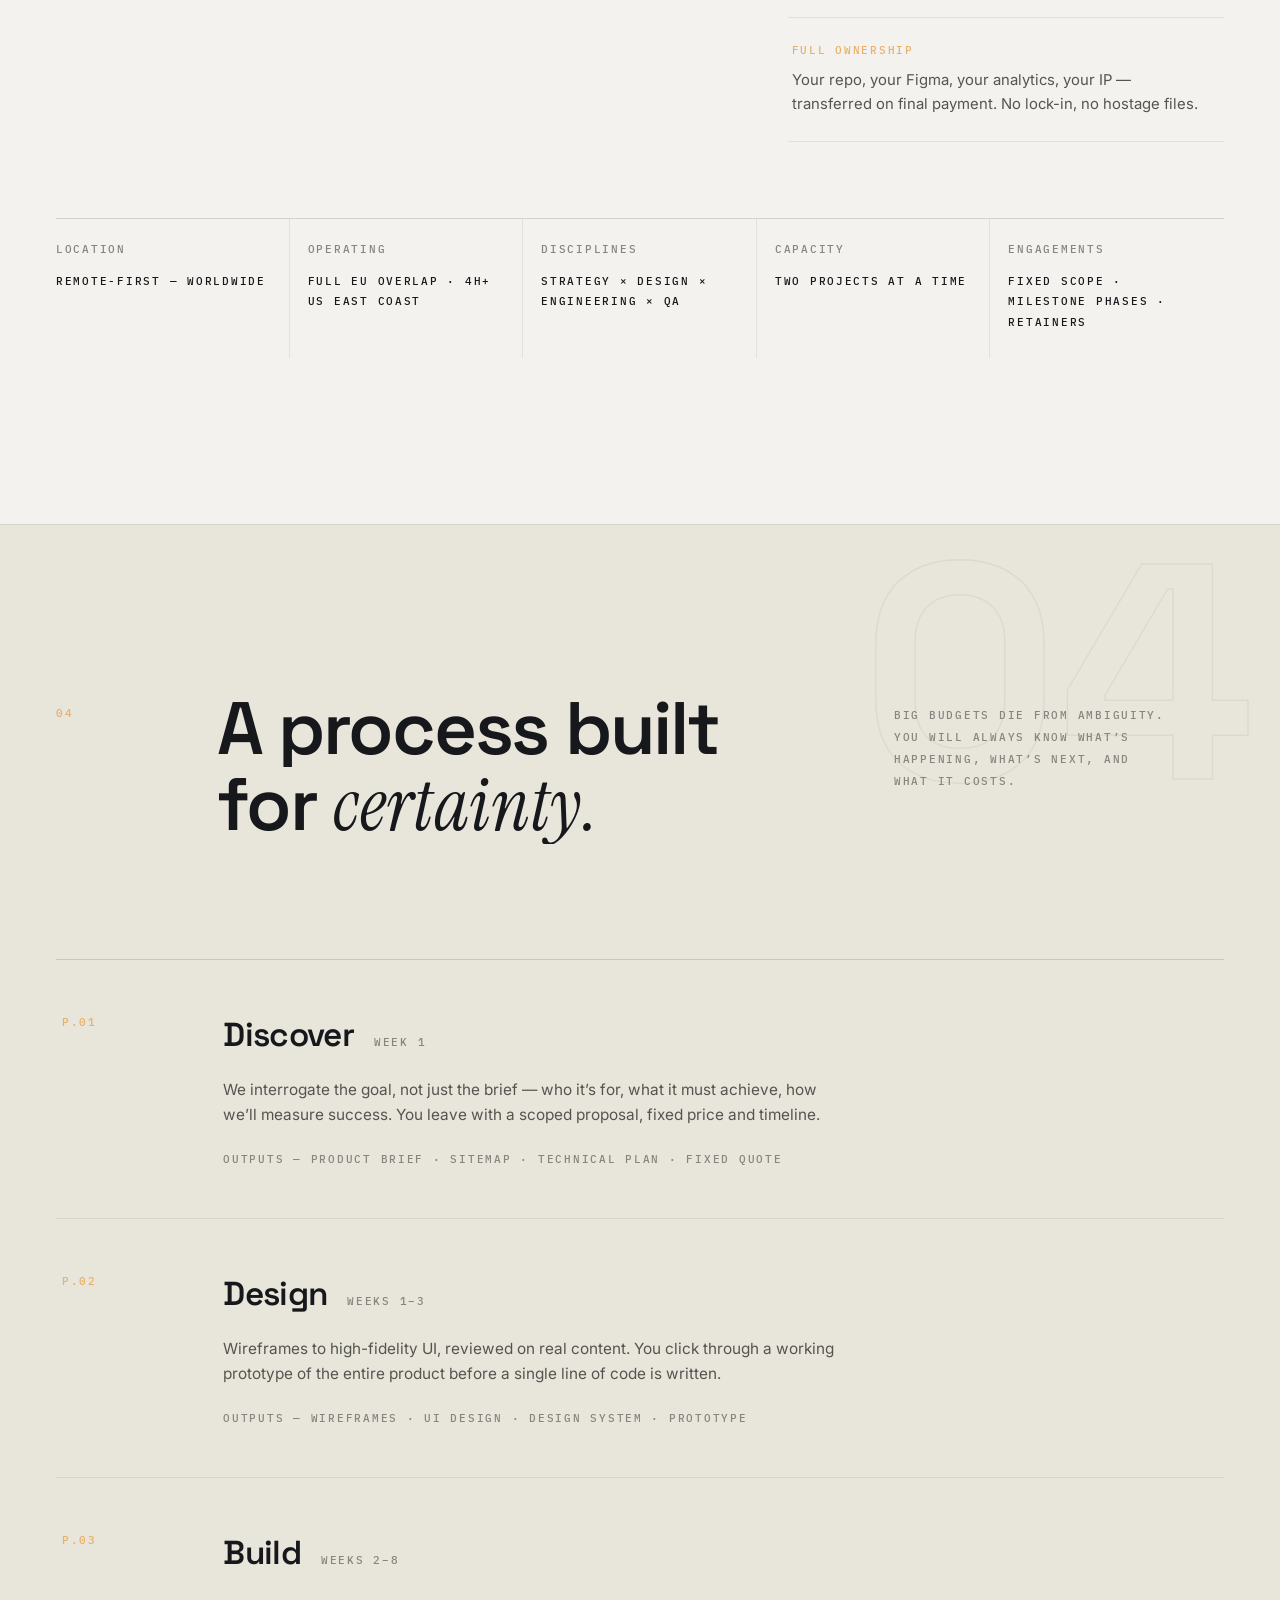
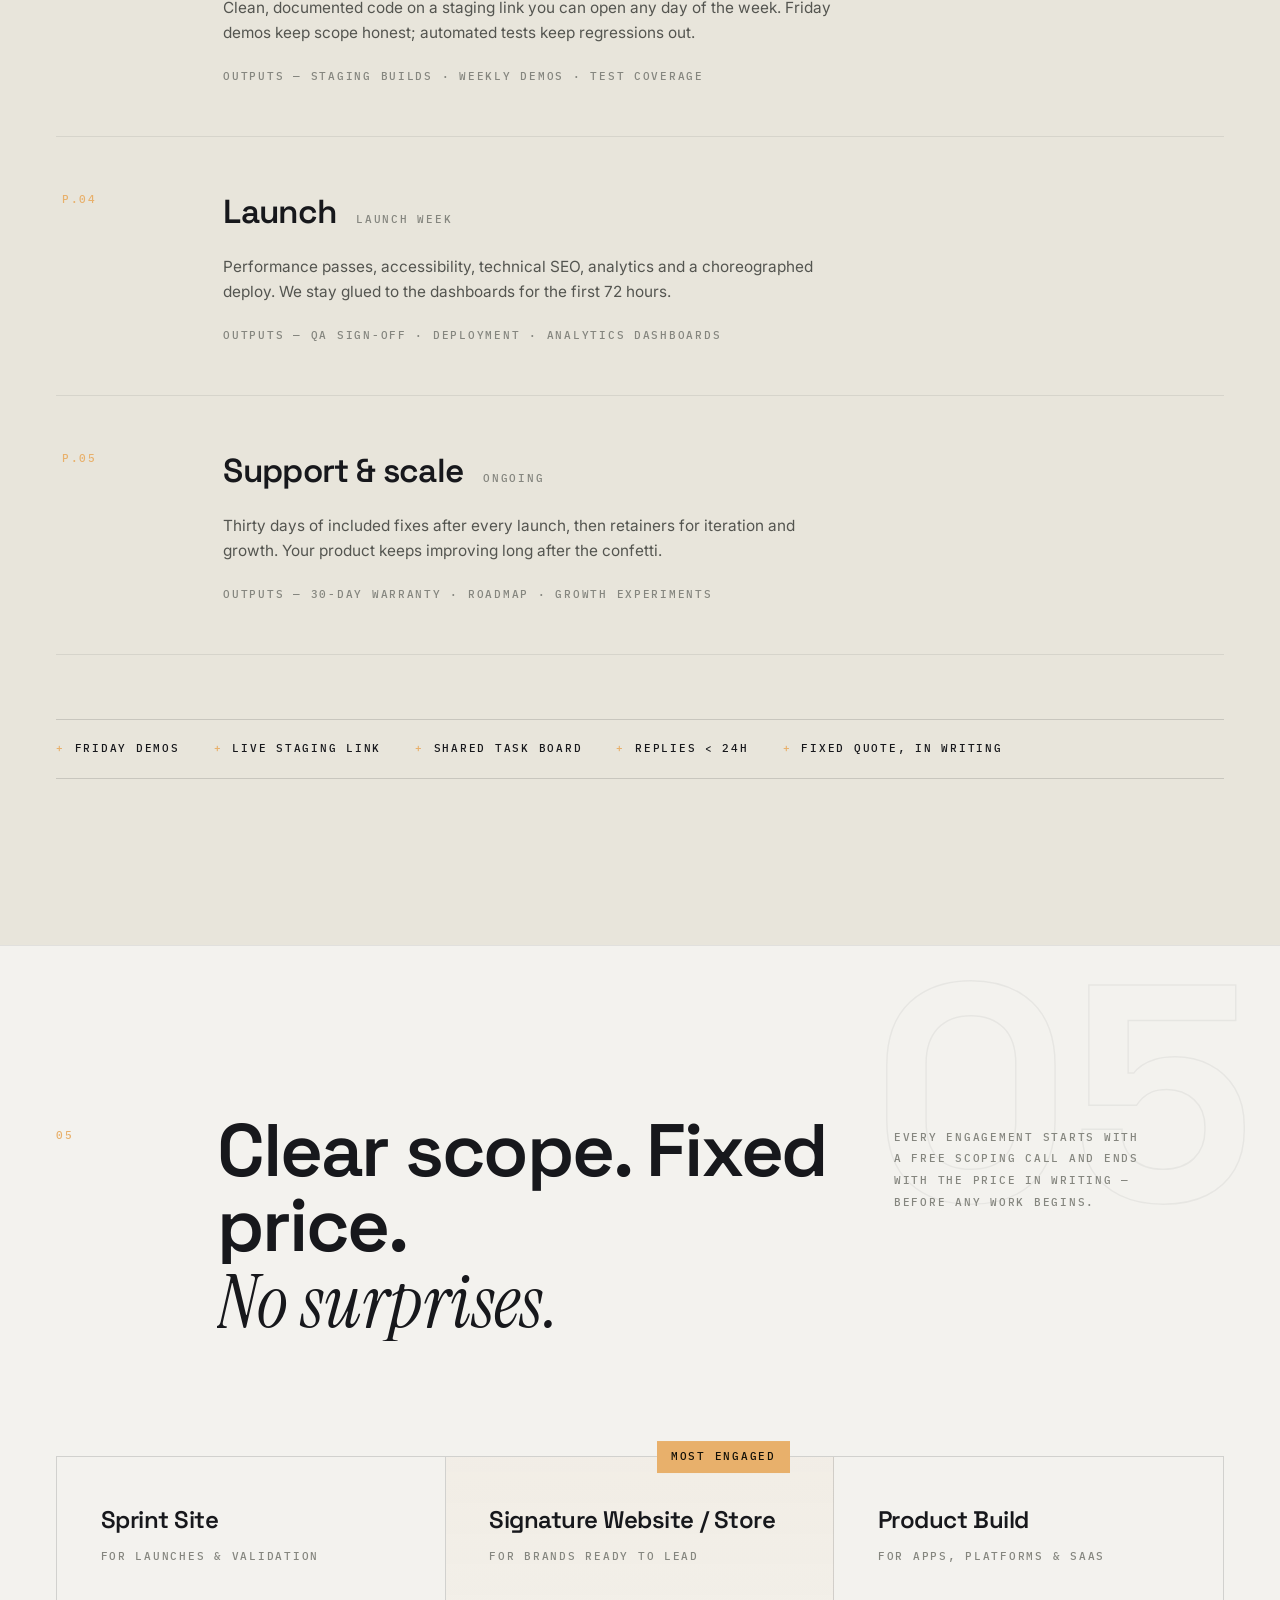
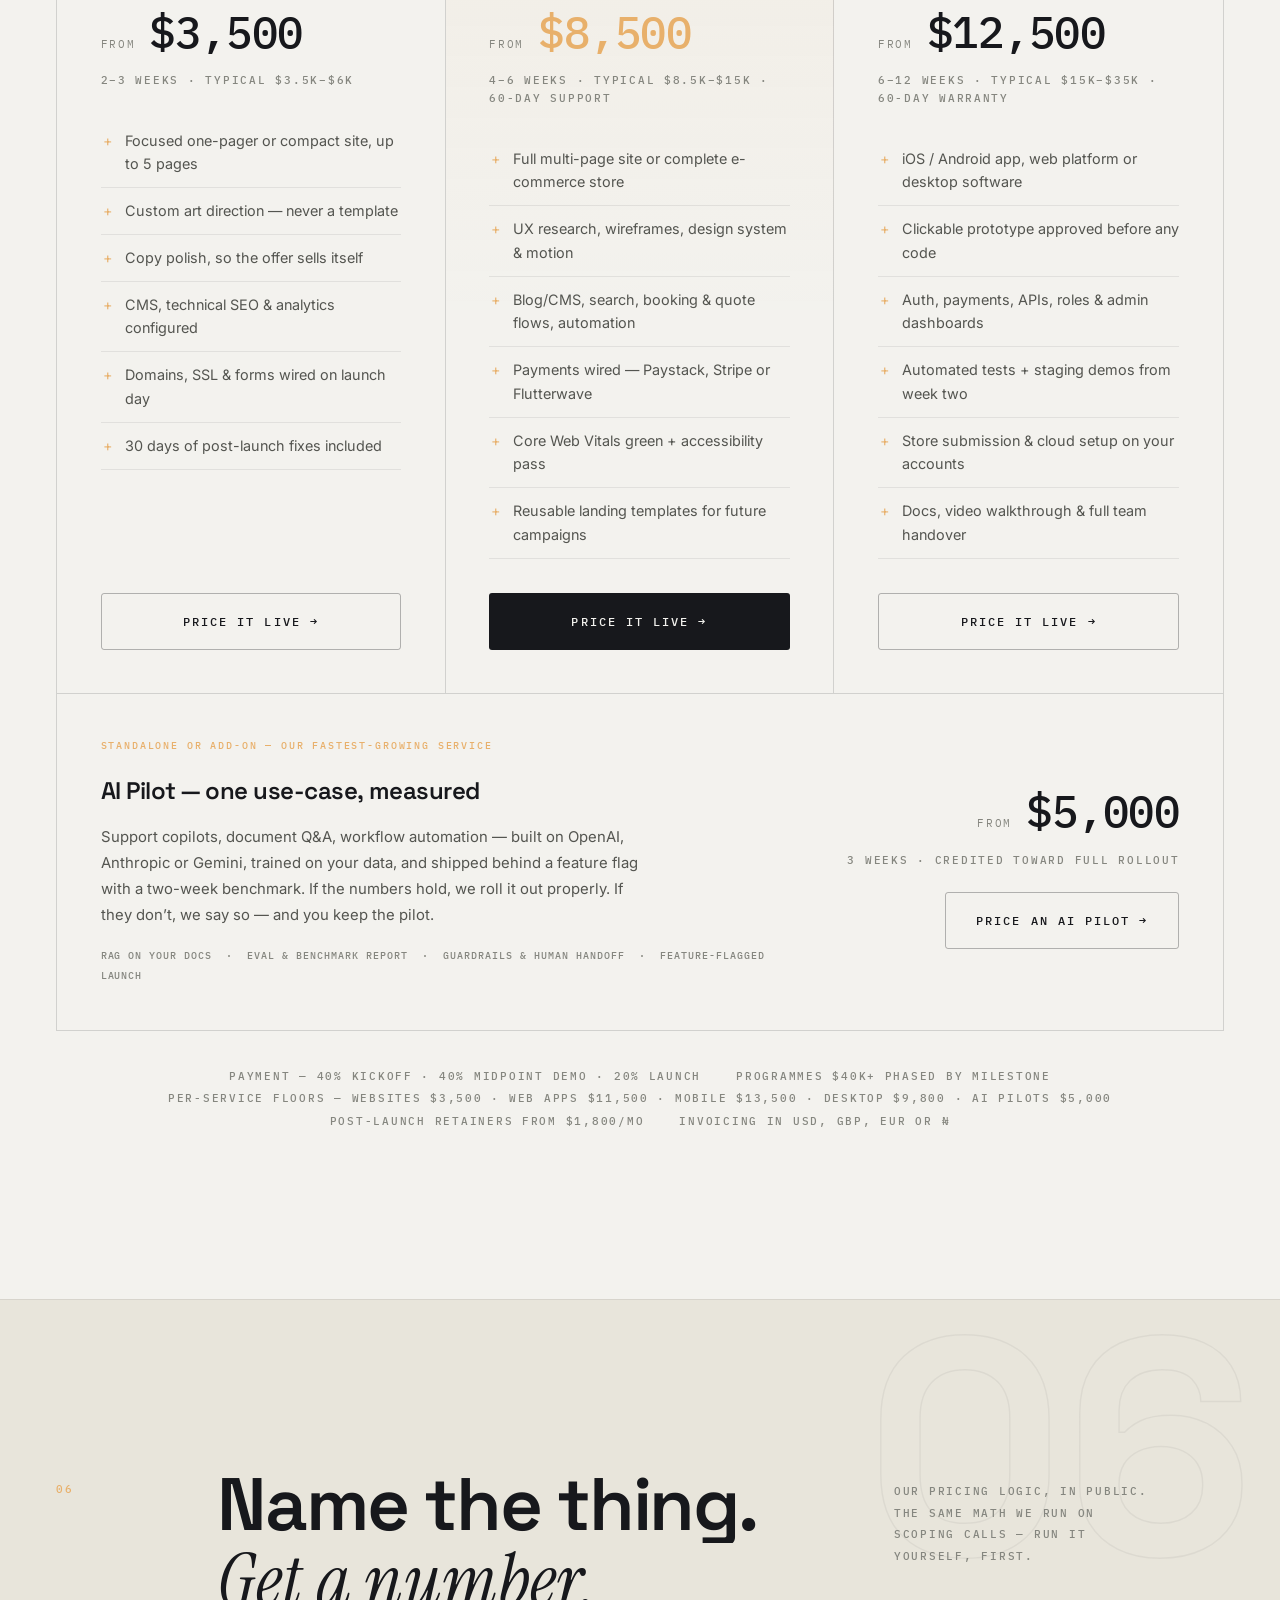
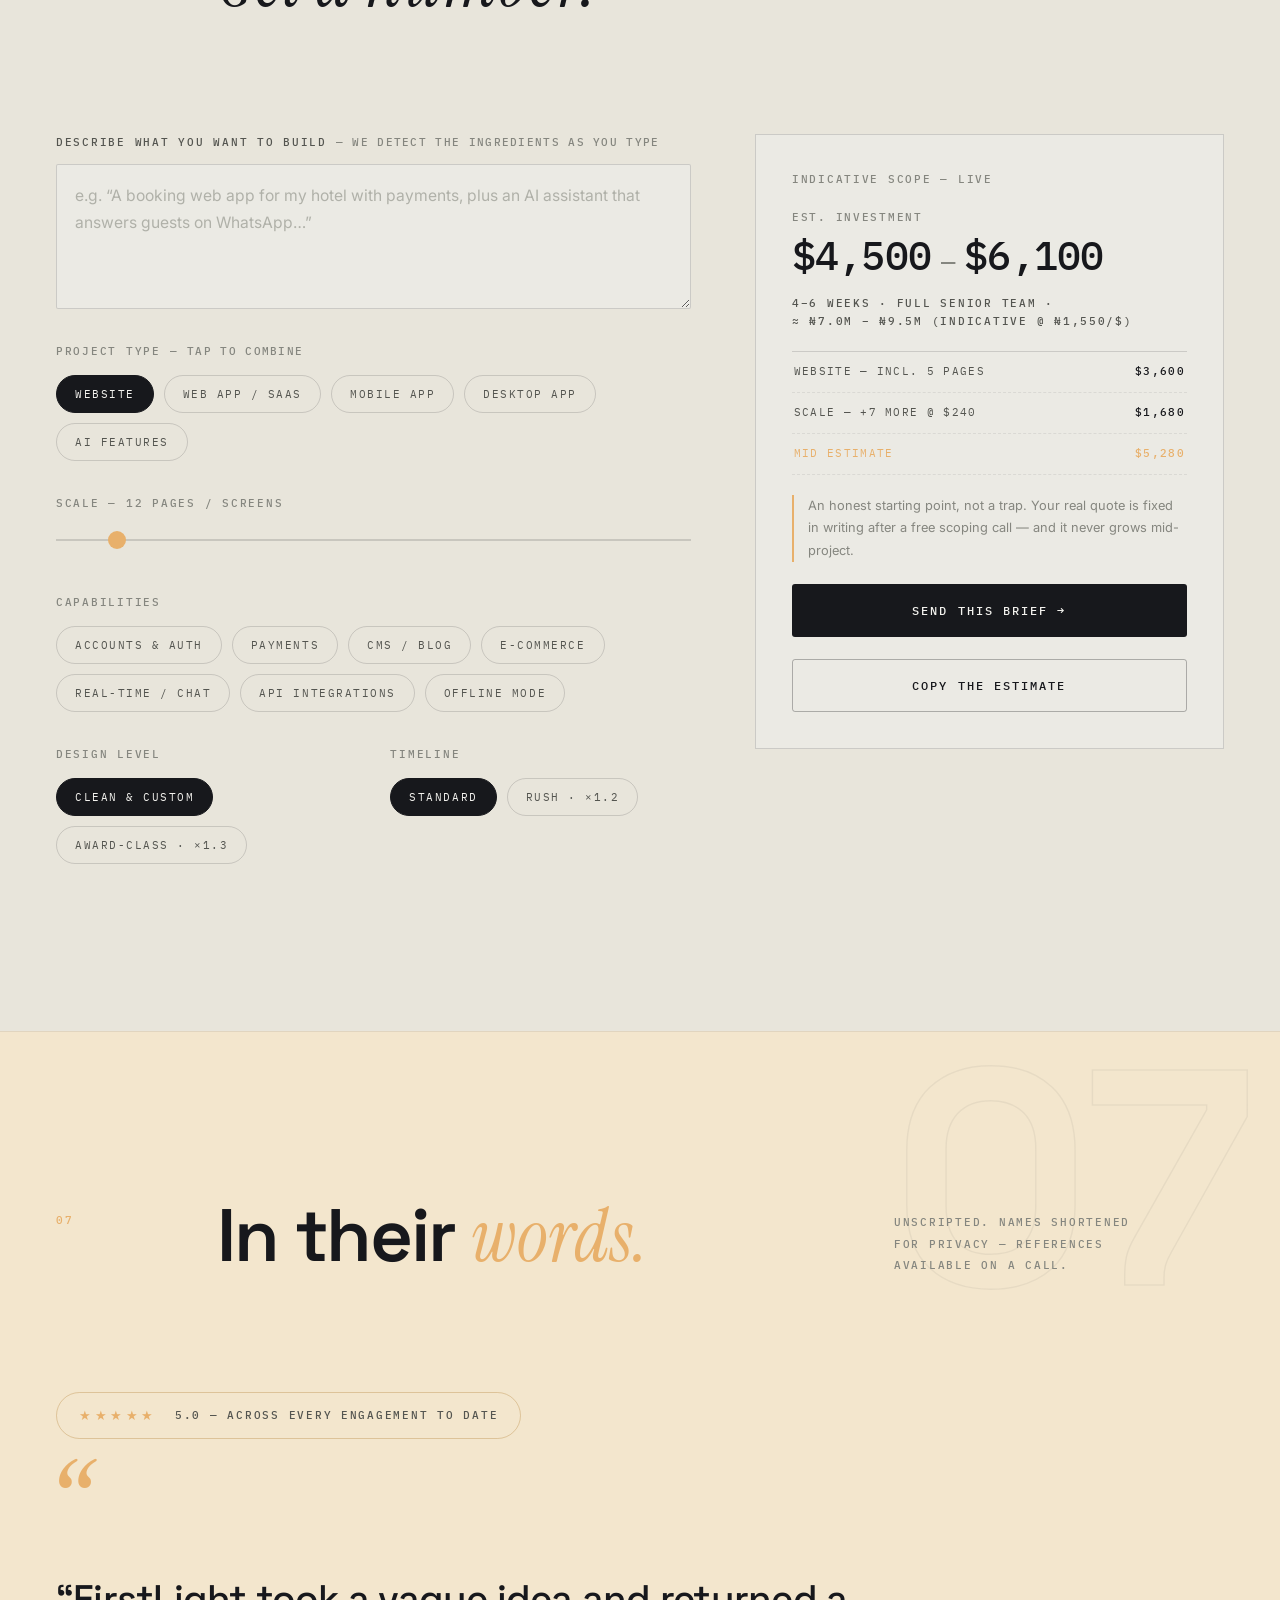
==== commit 3de6e8e8: "v7.1: global positioning — 20+ industries, no location ties, 6 client voices - Every Nigeria/Ibadan/" ====
--- a/index.html
+++ b/index.html
@@ -23,7 +23,6 @@
   "description": "Brand & marketing websites, product design, mobile app development, custom web applications, desktop software and AI integration.",
   "areaServed": "Worldwide",
   "foundingDate": "2026",
-  "address": { "@type": "PostalAddress", "addressLocality": "Ibadan", "addressCountry": "NG" },
   "priceRange": "$$$"
 }
 </script>
@@ -67,7 +66,7 @@
 </header>
 
 <div class="mnav" id="mnav" aria-hidden="true">
-  <div class="mnav-meta mono">FIRSTLIGHT® — DIGITAL STUDIO<br>EST. 2026 · IBADAN, NG</div>
+  <div class="mnav-meta mono">FIRSTLIGHT® — DIGITAL STUDIO<br>EST. 2026 · REMOTE, WORLDWIDE</div>
   <nav class="mnav-links" aria-label="Mobile">
     <a href="#work" class="mnav-link"><span class="mono">01</span>Work</a>
     <a href="#services" class="mnav-link"><span class="mono">02</span>Services</a>
@@ -77,7 +76,7 @@
     <a href="#contact" class="mnav-link accent"><span class="mono">06</span>Start a project</a>
   </nav>
   <a href="board.html" class="mnav-ed mono">⇄ CARD EDITION — TABBED STUDIO VIEW</a>
-  <div class="mnav-meta mono dim">ZINSUNATHANIEL5@GMAIL.COM<br>WORKING WORLDWIDE · UTC+1<br>ON REPEAT — AMAPIANO HEAT ♪</div>
+  <div class="mnav-meta mono dim">ZINSUNATHANIEL5@GMAIL.COM<br>WORKING WORLDWIDE · REMOTE-FIRST<br>ON REPEAT — AMAPIANO HEAT ♪</div>
 </div>
 
 <!-- ============ HERO ============ -->
@@ -91,7 +90,7 @@
   <div class="container hero-inner">
     <div class="hero-meta mono" data-reveal>
       <span>DIGITAL STUDIO — DESIGN &amp; ENGINEERING</span>
-      <span class="hm-r">EST. 2026 · 7.3775°N, 3.9470°E</span>
+      <span class="hm-r">EST. 2026 · REMOTE-FIRST — WORLDWIDE</span>
     </div>
     <h1 class="hero-h1" data-lines>Digital products<br>that <em>earn belief.</em></h1>
     <div class="hero-bottom">
@@ -109,7 +108,7 @@
 
   <div class="container hero-stats" data-reveal data-delay=".55">
     <div class="hstat"><span class="hstat-n mono" data-count="50" data-suffix="+">50+</span><span class="hstat-l">Products shipped</span></div>
-    <div class="hstat"><span class="hstat-n mono" data-count="10" data-suffix="">10</span><span class="hstat-l">Industries</span></div>
+    <div class="hstat"><span class="hstat-n mono" data-count="20" data-suffix="+">20+</span><span class="hstat-l">Industries</span></div>
     <div class="hstat"><span class="hstat-n mono" data-count="98" data-suffix="%">98%</span><span class="hstat-l">On-time delivery</span></div>
     <div class="hstat"><span class="hstat-n mono" data-count="24" data-suffix="H">24H</span><span class="hstat-l">Response time</span></div>
   </div>
@@ -353,7 +352,7 @@
     <div class="sec-top">
       <span class="sec-no mono" data-reveal>03</span>
       <h2 class="sec-h2" data-lines>A small studio,<br><em>on purpose.</em></h2>
-      <p class="sec-note mono" data-reveal data-delay=".25">FOUNDED 2026 · IBADAN, NG<br>OPERATING WORLDWIDE<br>ASYNC-FIRST · UTC+1</p>
+      <p class="sec-note mono" data-reveal data-delay=".25">FOUNDED 2026 · REMOTE-FIRST<br>OPERATING WORLDWIDE<br>US + EU OVERLAP, DAILY</p>
     </div>
 
     <div class="studio-grid">
@@ -372,8 +371,8 @@
       </ul>
 
       <dl class="facts mono" data-reveal>
-        <div><dt>LOCATION</dt><dd>IBADAN, NIGERIA — 7.3775°N, 3.9470°E</dd></div>
-        <div><dt>OPERATING</dt><dd>WORLDWIDE · 4H+ TIMEZONE OVERLAP</dd></div>
+        <div><dt>LOCATION</dt><dd>REMOTE-FIRST — WORLDWIDE</dd></div>
+        <div><dt>OPERATING</dt><dd>FULL EU OVERLAP · 4H+ US EAST COAST</dd></div>
         <div><dt>DISCIPLINES</dt><dd>STRATEGY × DESIGN × ENGINEERING × QA</dd></div>
         <div><dt>CAPACITY</dt><dd>TWO PROJECTS AT A TIME</dd></div>
         <div><dt>ENGAGEMENTS</dt><dd>FIXED SCOPE · MILESTONE PHASES · RETAINERS</dd></div>
@@ -627,7 +626,7 @@
       <blockquote>“FirstLight took a vague idea and returned a product our seed investors called <em>bankable.</em> Weekly demos meant zero surprises — on time, on budget, twice now.”</blockquote>
       <figcaption>
         <span class="v-chip mono">DK</span>
-        <span class="v-who mono">DANIEL K. — FOUNDER, FINTECH SAAS — LAGOS</span>
+        <span class="v-who mono">DANIEL K. — FOUNDER, FINTECH SAAS — AUSTIN, TX</span>
       </figcaption>
     </figure>
 
@@ -645,7 +644,26 @@
         <blockquote>“Senior designers and engineers on the same call — decisions in hours, not weeks. The first agency we’ve rehired, and the only one we recommend without caveats.”</blockquote>
         <figcaption>
           <span class="v-chip mono">TA</span>
-          <span class="v-who mono">TOBI A. — COO, LOGISTICS PLATFORM — NAIROBI</span>
+          <span class="v-who mono">TOBI A. — COO, LOGISTICS PLATFORM — AMSTERDAM, NL</span>
+        </figcaption>
+      </figure>
+    </div>
+
+    <div class="quote-duo">
+      <figure data-reveal>
+        <span class="q-mark q-sm" aria-hidden="true">&ldquo;</span>
+        <blockquote>“The AI pilot paid for itself in six weeks — support tickets resolved without a human jumped from 4% to 31%. FirstLight benchmarked everything before asking us to scale it.”</blockquote>
+        <figcaption>
+          <span class="v-chip mono">MR</span>
+          <span class="v-who mono">MAYA R. — HEAD OF PRODUCT, HEALTHTECH — TORONTO</span>
+        </figcaption>
+      </figure>
+      <figure data-reveal data-delay=".1">
+        <span class="q-mark q-sm" aria-hidden="true">&ldquo;</span>
+        <blockquote>“First call to launch in five weeks, and the store now converts at nearly double the old rate. Fixed price meant finance never got a surprise.”</blockquote>
+        <figcaption>
+          <span class="v-chip mono">JO</span>
+          <span class="v-who mono">JAMES O. — FOUNDER, DTC BRAND — MANCHESTER</span>
         </figcaption>
       </figure>
     </div>
@@ -680,8 +698,8 @@
         <div class="faq-a"><p>Fixed price, agreed in writing before kickoff: 40% to start, 40% at the midpoint demo, 20% at launch. Programmes above $40k are phased by milestone so risk stays low on both sides.</p></div>
       </details>
       <details class="faq" data-reveal>
-        <summary><span class="mono">Q.03</span>Do you work with clients outside Nigeria?<span class="faq-x"></span></summary>
-        <div class="faq-a"><p>Yes — most of our work is remote across Africa, Europe and North America. We guarantee at least four hours of timezone overlap, weekly video demos, and a shared board you can check any day.</p></div>
+        <summary><span class="mono">Q.03</span>Do you work with clients in the US and Europe?<span class="faq-x"></span></summary>
+        <div class="faq-a"><p>Yes — the studio is remote-first and most engagements run with the US and Europe. You get at least four hours of live overlap with the East Coast (a full working day with Europe), Friday video demos, async Loom walkthroughs between calls, and a shared board you can check any day.</p></div>
       </details>
       <details class="faq" data-reveal>
         <summary><span class="mono">Q.04</span>Who owns the work when it’s done?<span class="faq-x"></span></summary>
@@ -722,12 +740,12 @@
         <a class="c-row" href="https://wa.me/2349017420904" target="_blank" rel="noopener">
           <span class="c-l mono">WHATSAPP</span>
           <span class="c-v">+234 901 742 0904</span>
-          <span class="c-n mono dim">MON–SAT · 9:00–18:00 WAT</span>
+          <span class="c-n mono dim">MON–SAT · 9:00–18:00 UTC+1</span>
         </a>
         <div class="c-row">
           <span class="c-l mono">STUDIO</span>
-          <span class="c-v">Ibadan, Nigeria</span>
-          <span class="c-n mono dim">WORKING WORLDWIDE</span>
+          <span class="c-v">Remote-first · worldwide</span>
+          <span class="c-n mono dim">FULL US &amp; EU OVERLAP</span>
         </div>
         <div class="c-row">
           <span class="c-l mono">STATUS</span>
@@ -837,8 +855,8 @@
 
     <div class="foot-base mono">
       <span>© <span id="year">2026</span> FIRSTLIGHT DIGITAL STUDIO</span>
-      <span id="clock">IBADAN · --:--:-- WAT</span>
-      <span class="dim">7.3775°N, 3.9470°E</span>
+      <span id="clock">REMOTE · --:--:-- UTC+1</span>
+      <span class="dim">REMOTE-FIRST · WORLDWIDE</span>
       <a href="#top" class="to-top">BACK TO TOP ↑</a>
     </div>
   </div>
--- a/styles.css
+++ b/styles.css
@@ -559,6 +559,7 @@
 .big-quote em{color:var(--amber)}
 .big-quote figcaption{margin-top:26px;color:var(--dim)}
 .quote-duo{display:grid;grid-template-columns:1fr 1fr;gap:clamp(30px,4vw,64px);border-top:1px solid var(--line);padding-top:clamp(36px,4.5vw,56px)}
+.quote-duo + .quote-duo{margin-top:clamp(40px,5vw,64px)}
 .quote-duo blockquote{color:var(--mid);font-size:1.02rem;line-height:1.75;max-width:52ch}
 .quote-duo figcaption{margin-top:20px;color:var(--dim)}
 
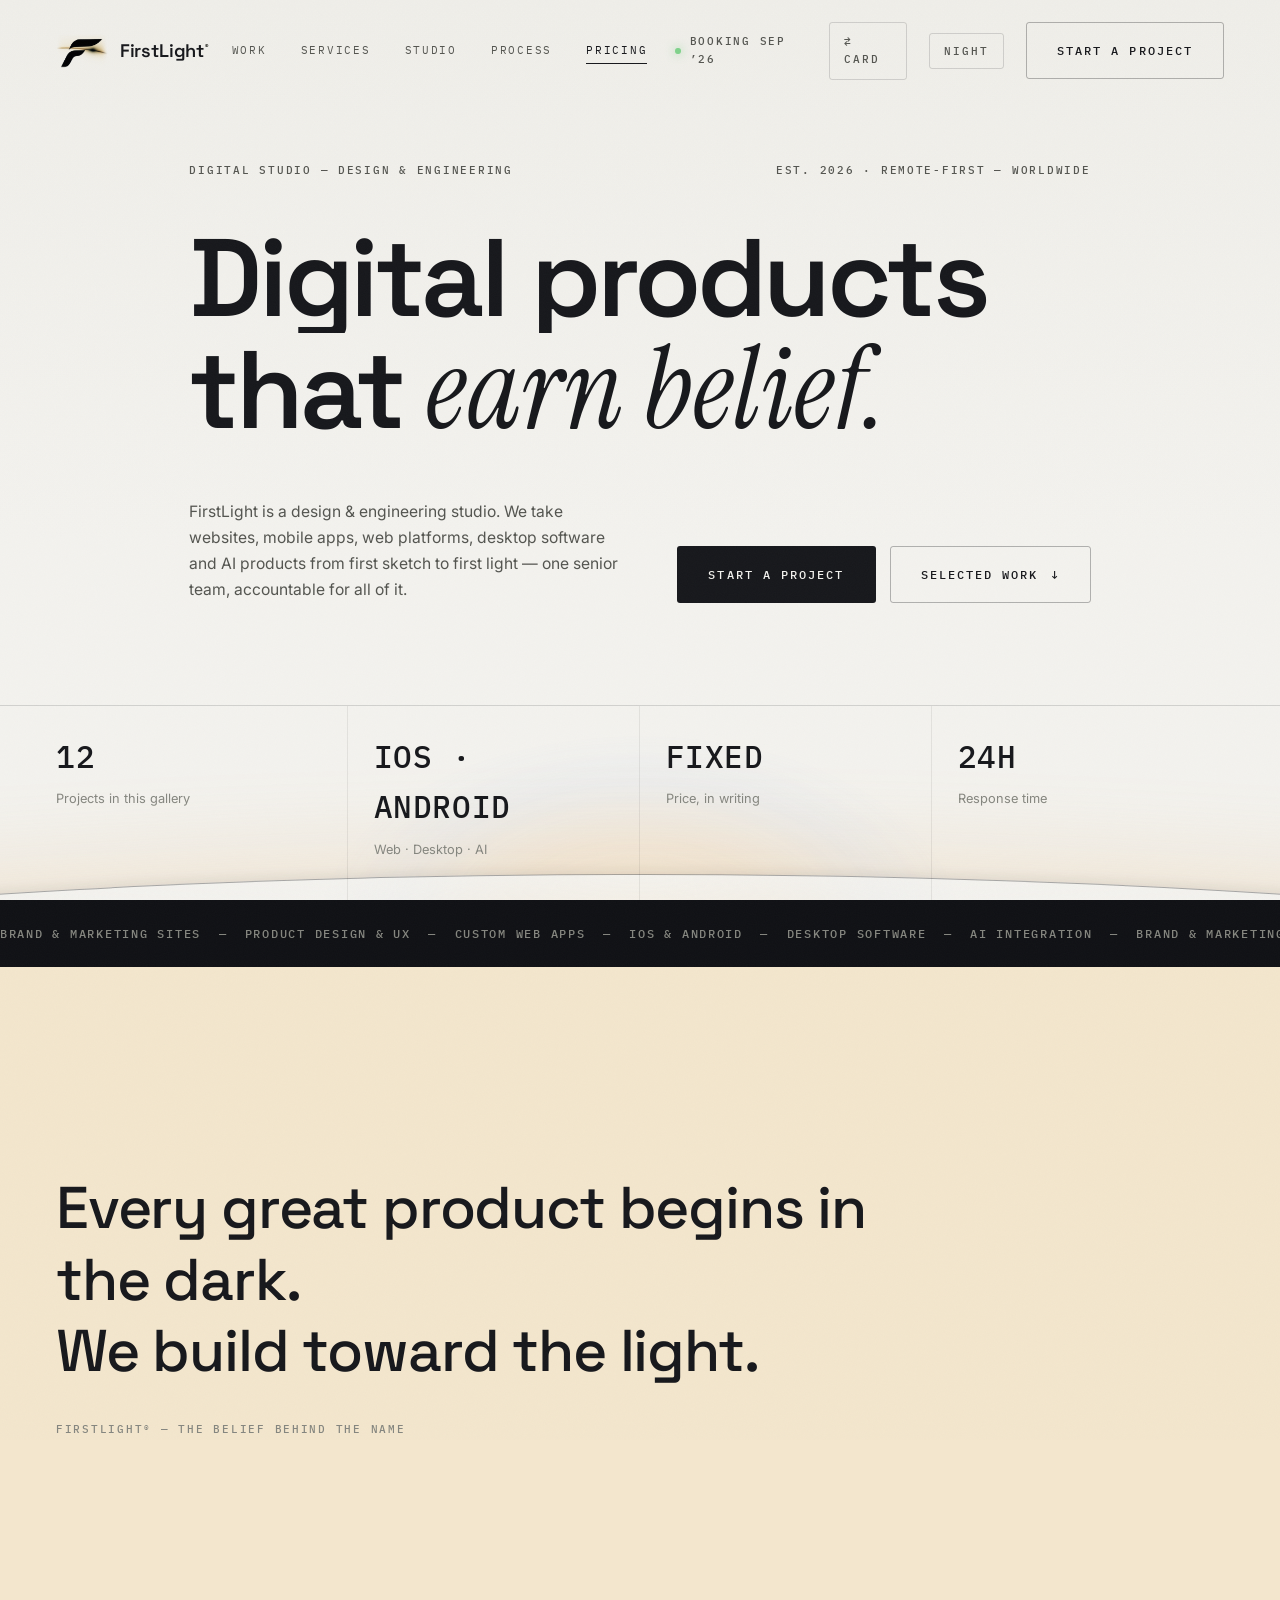
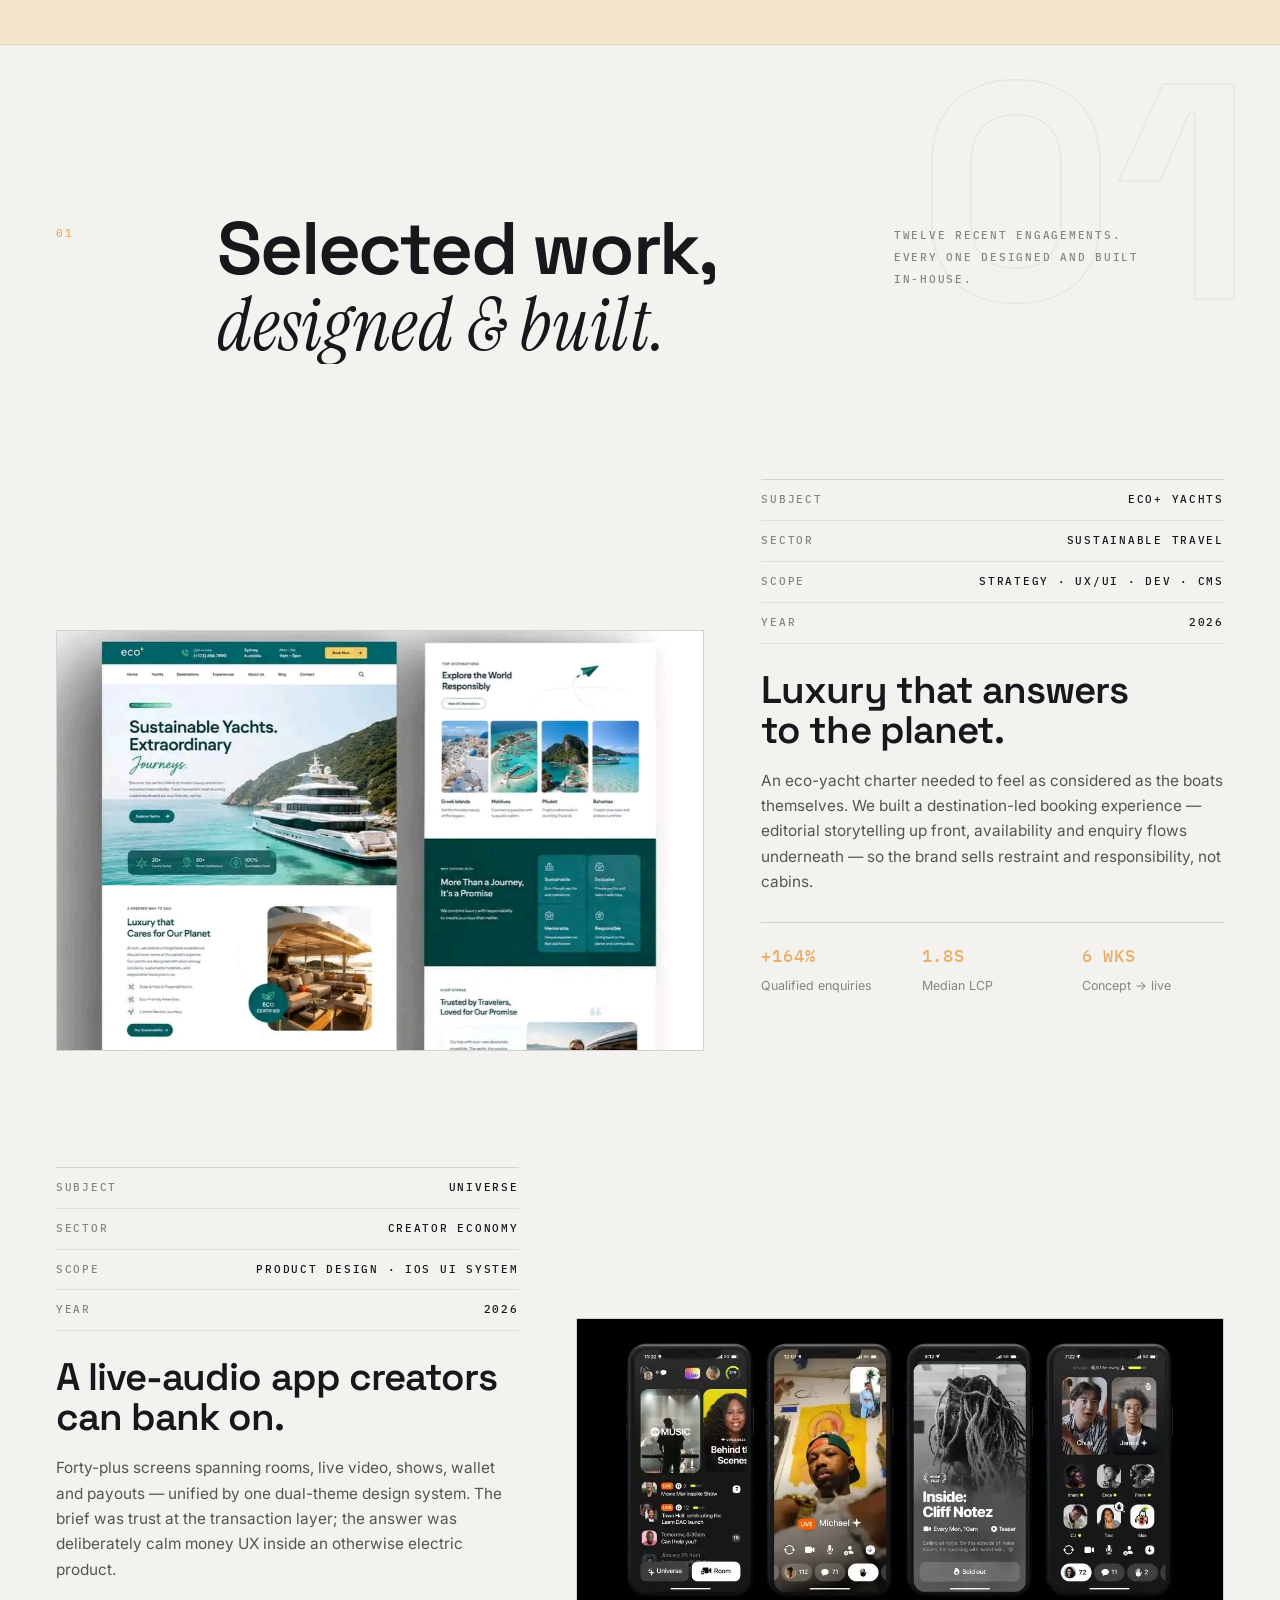
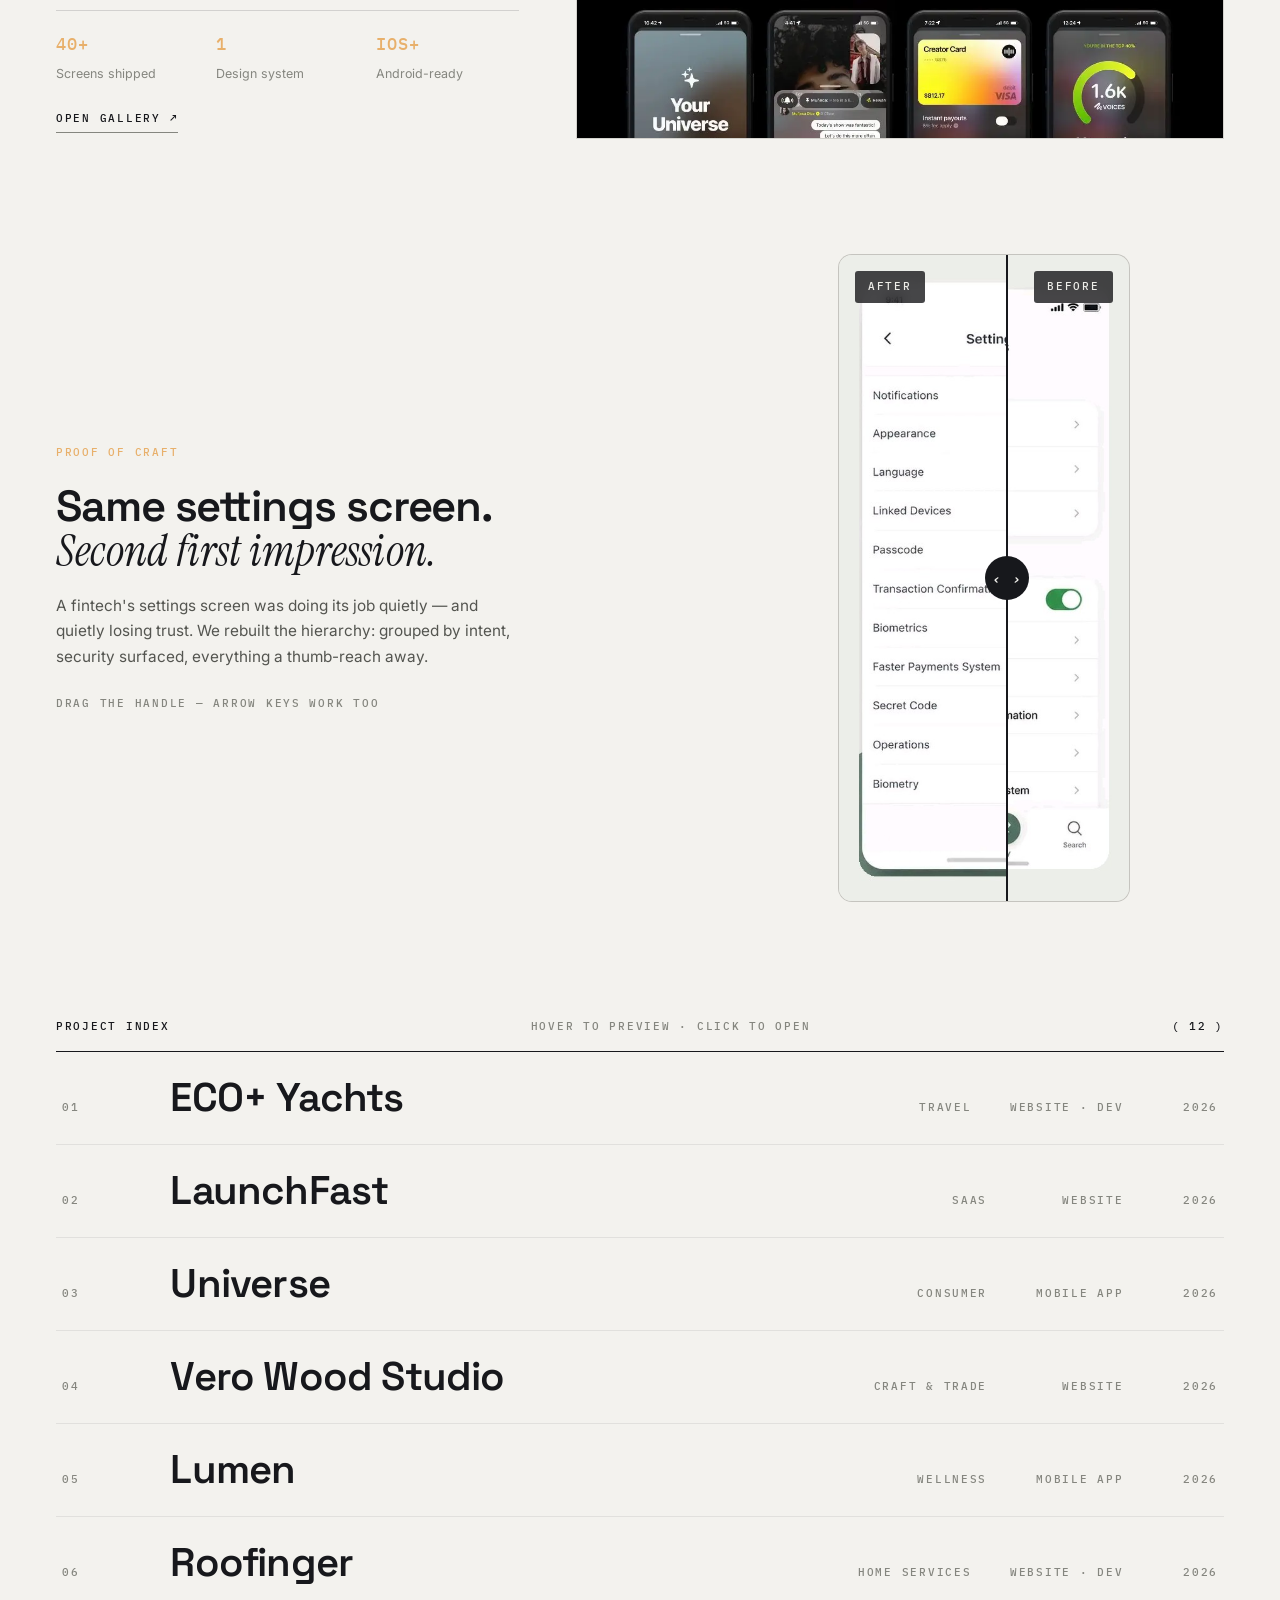
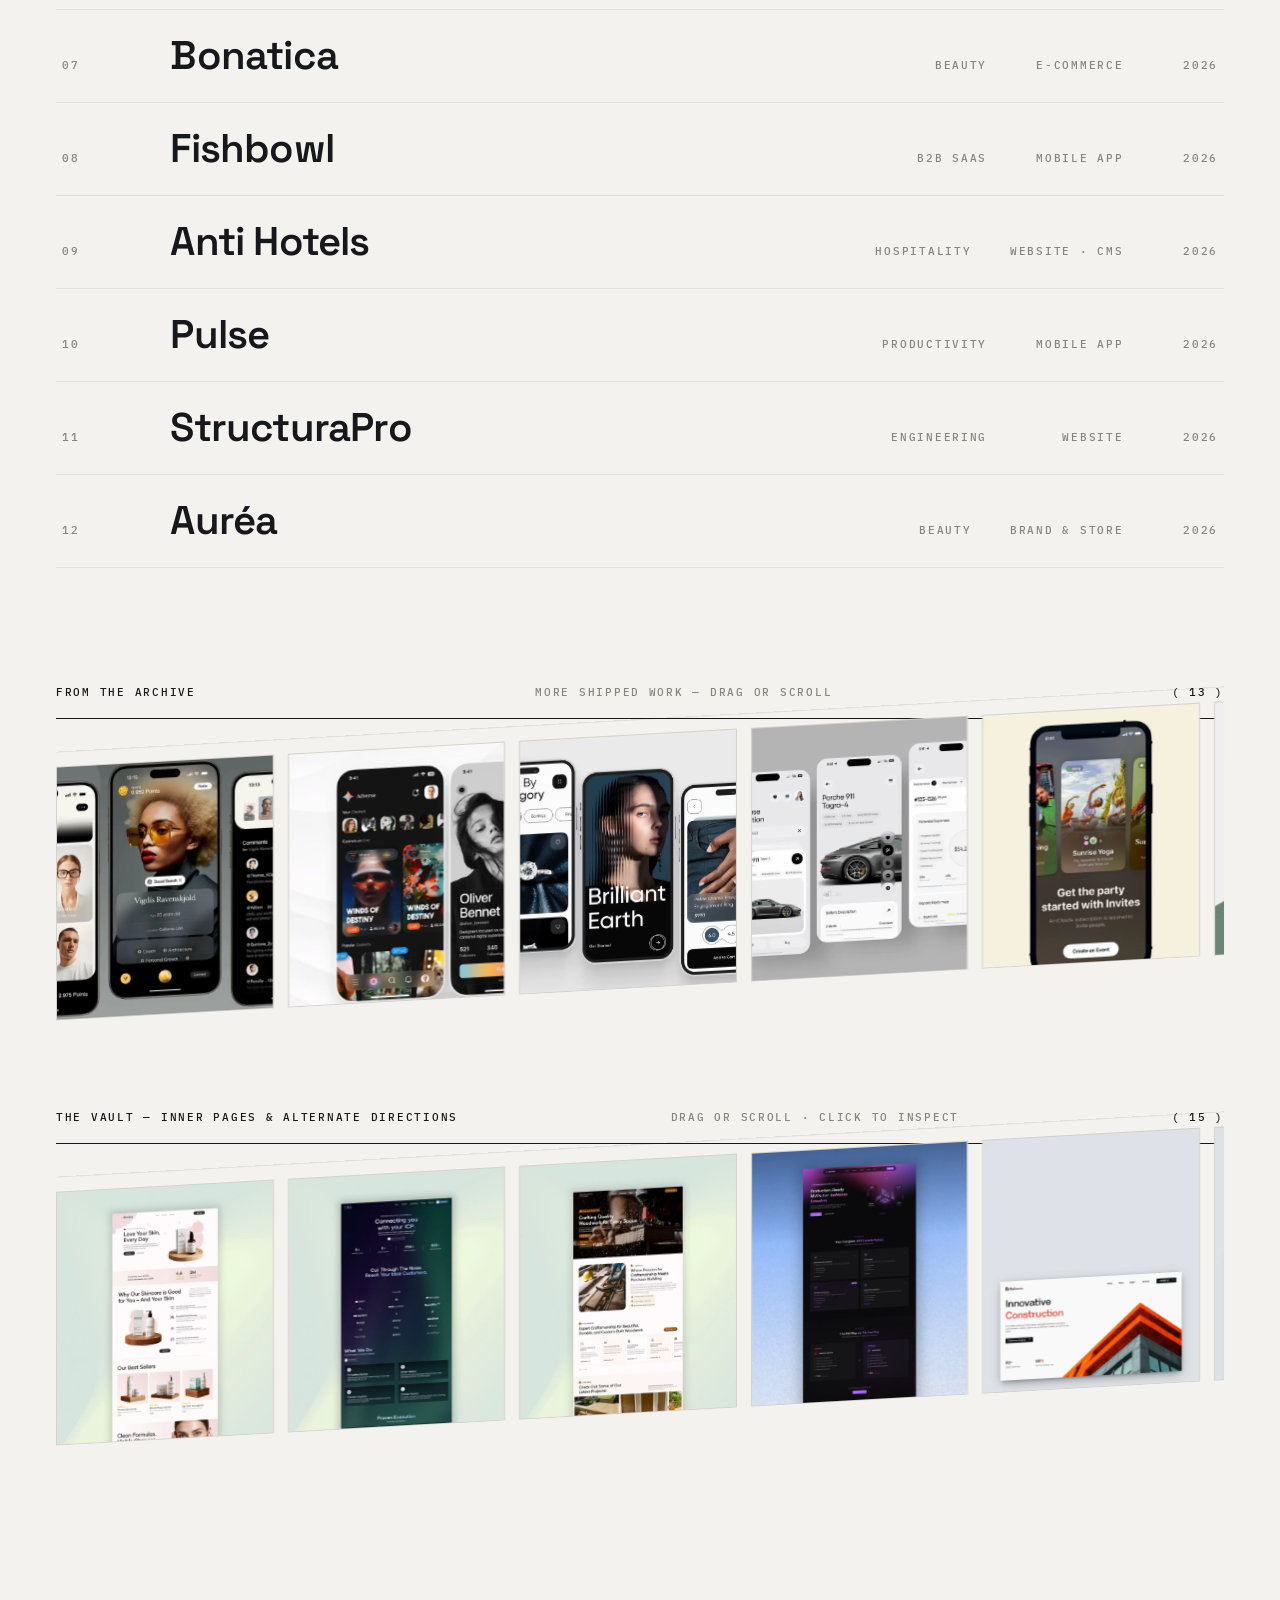
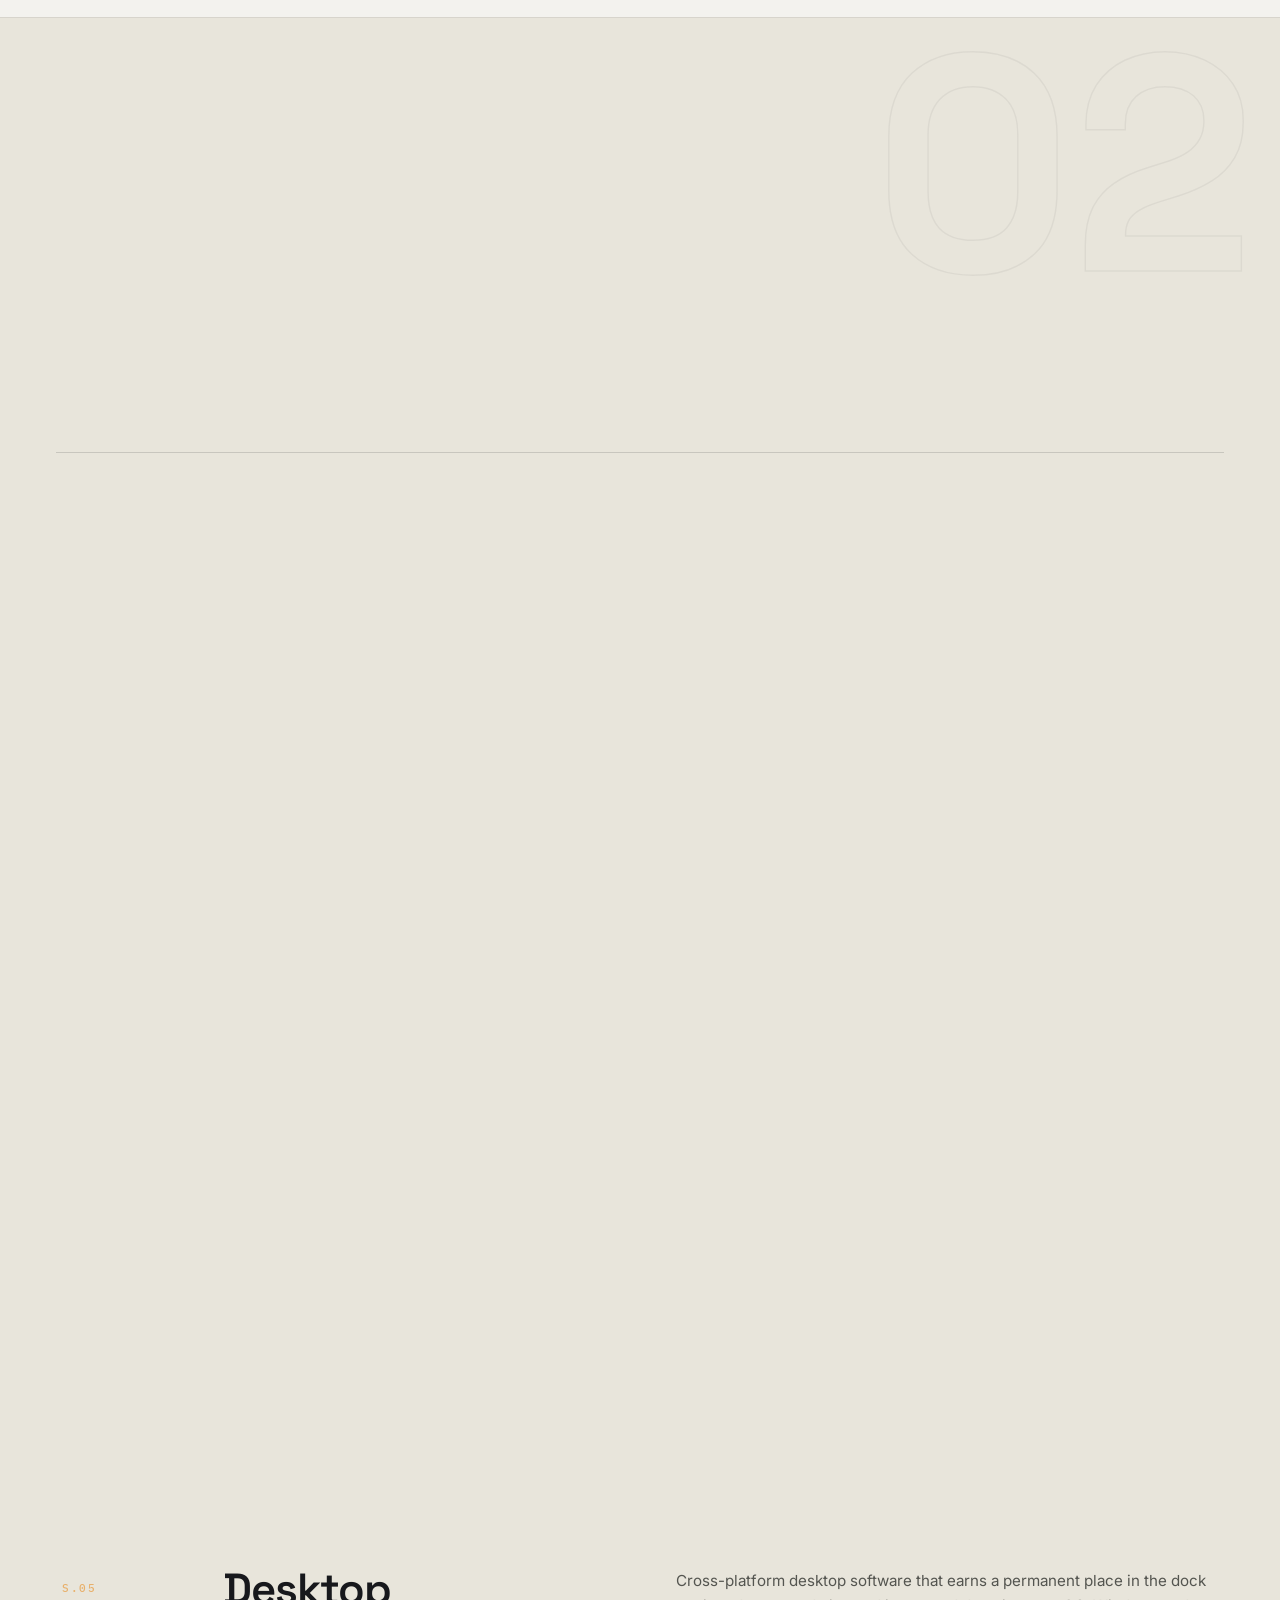
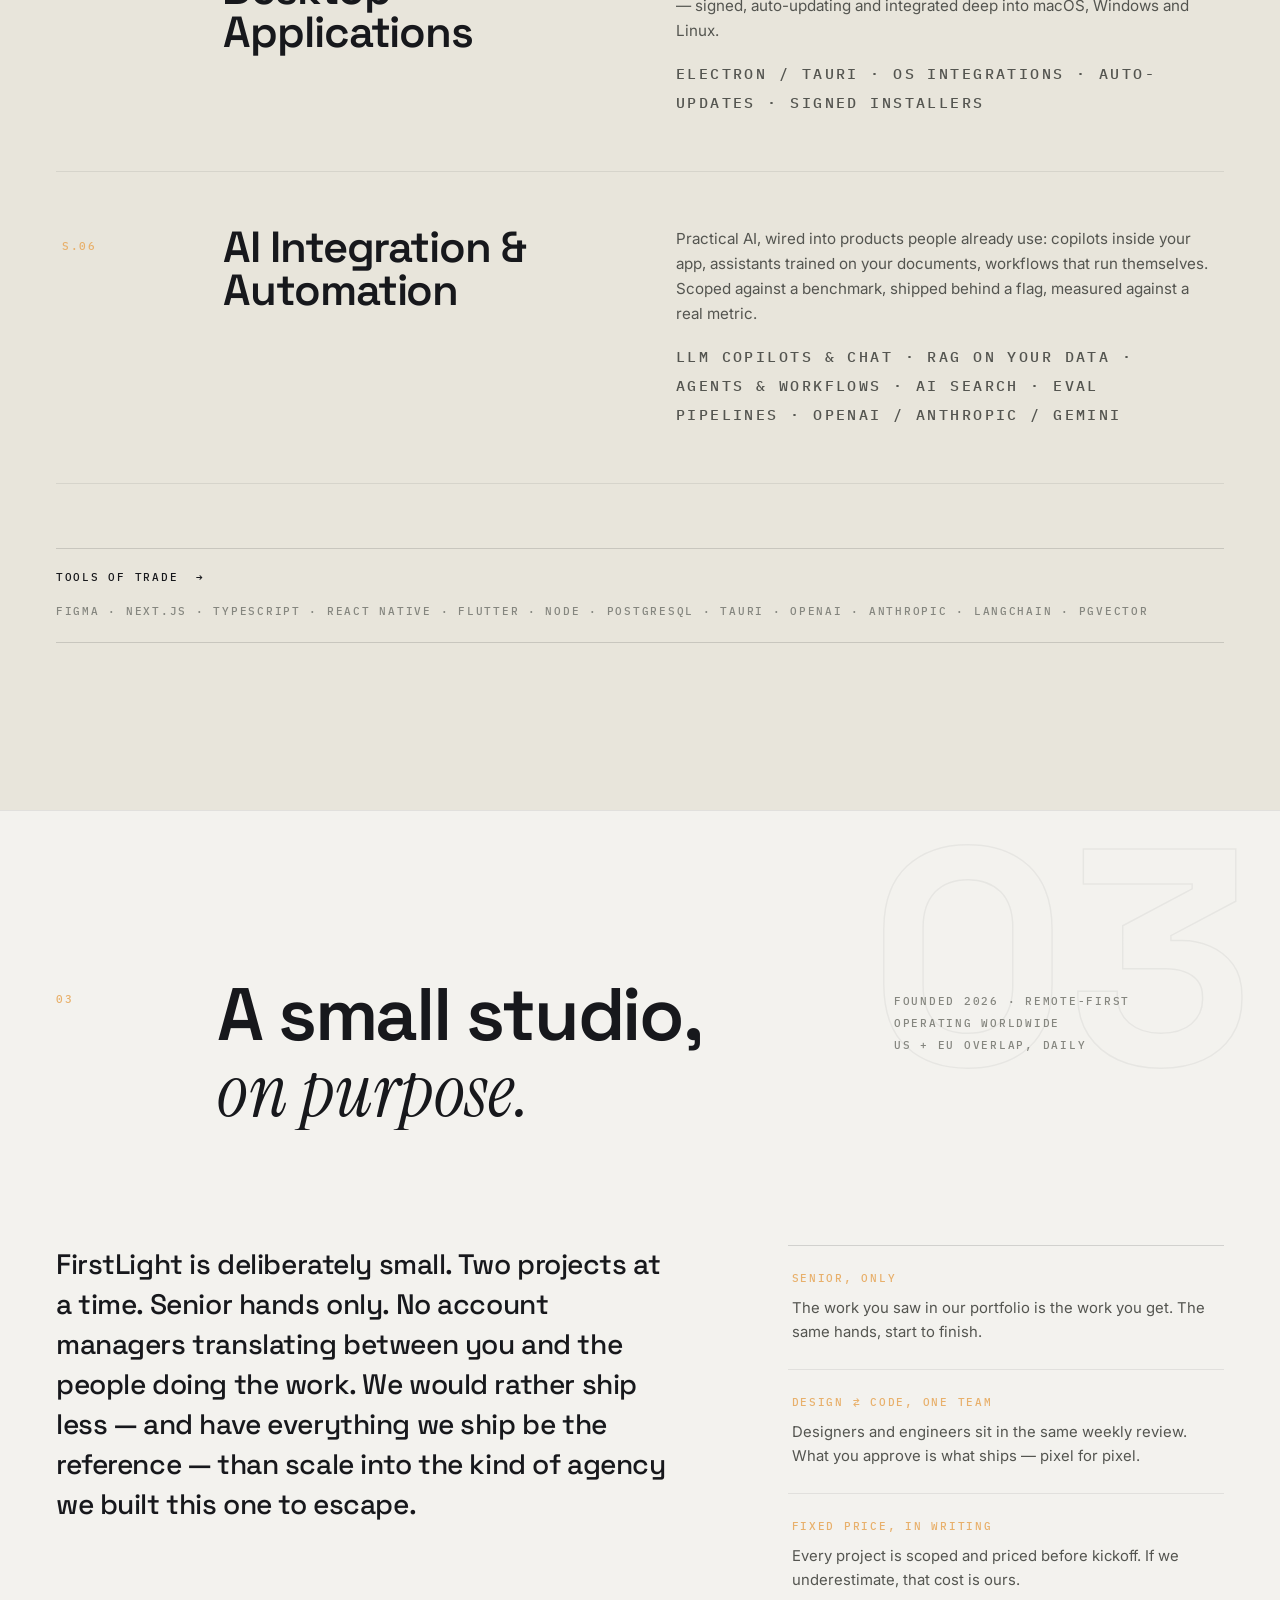
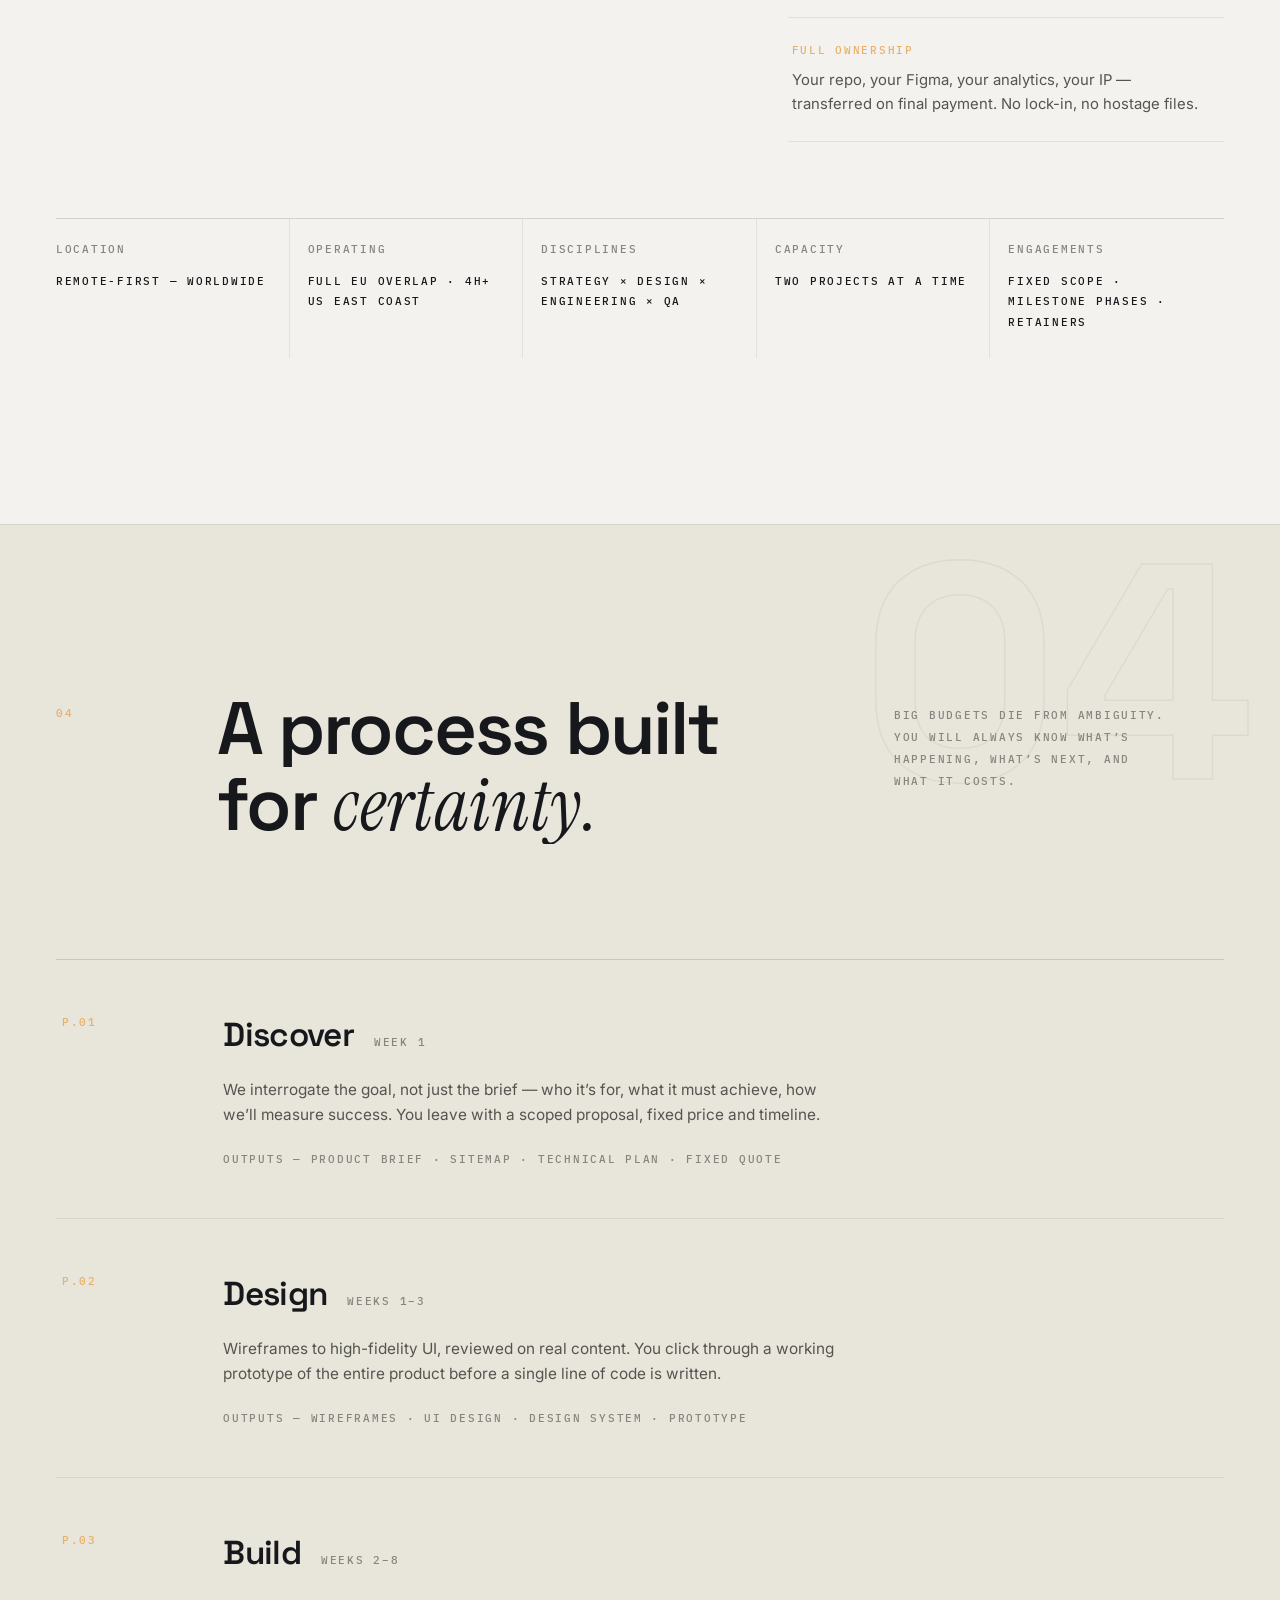
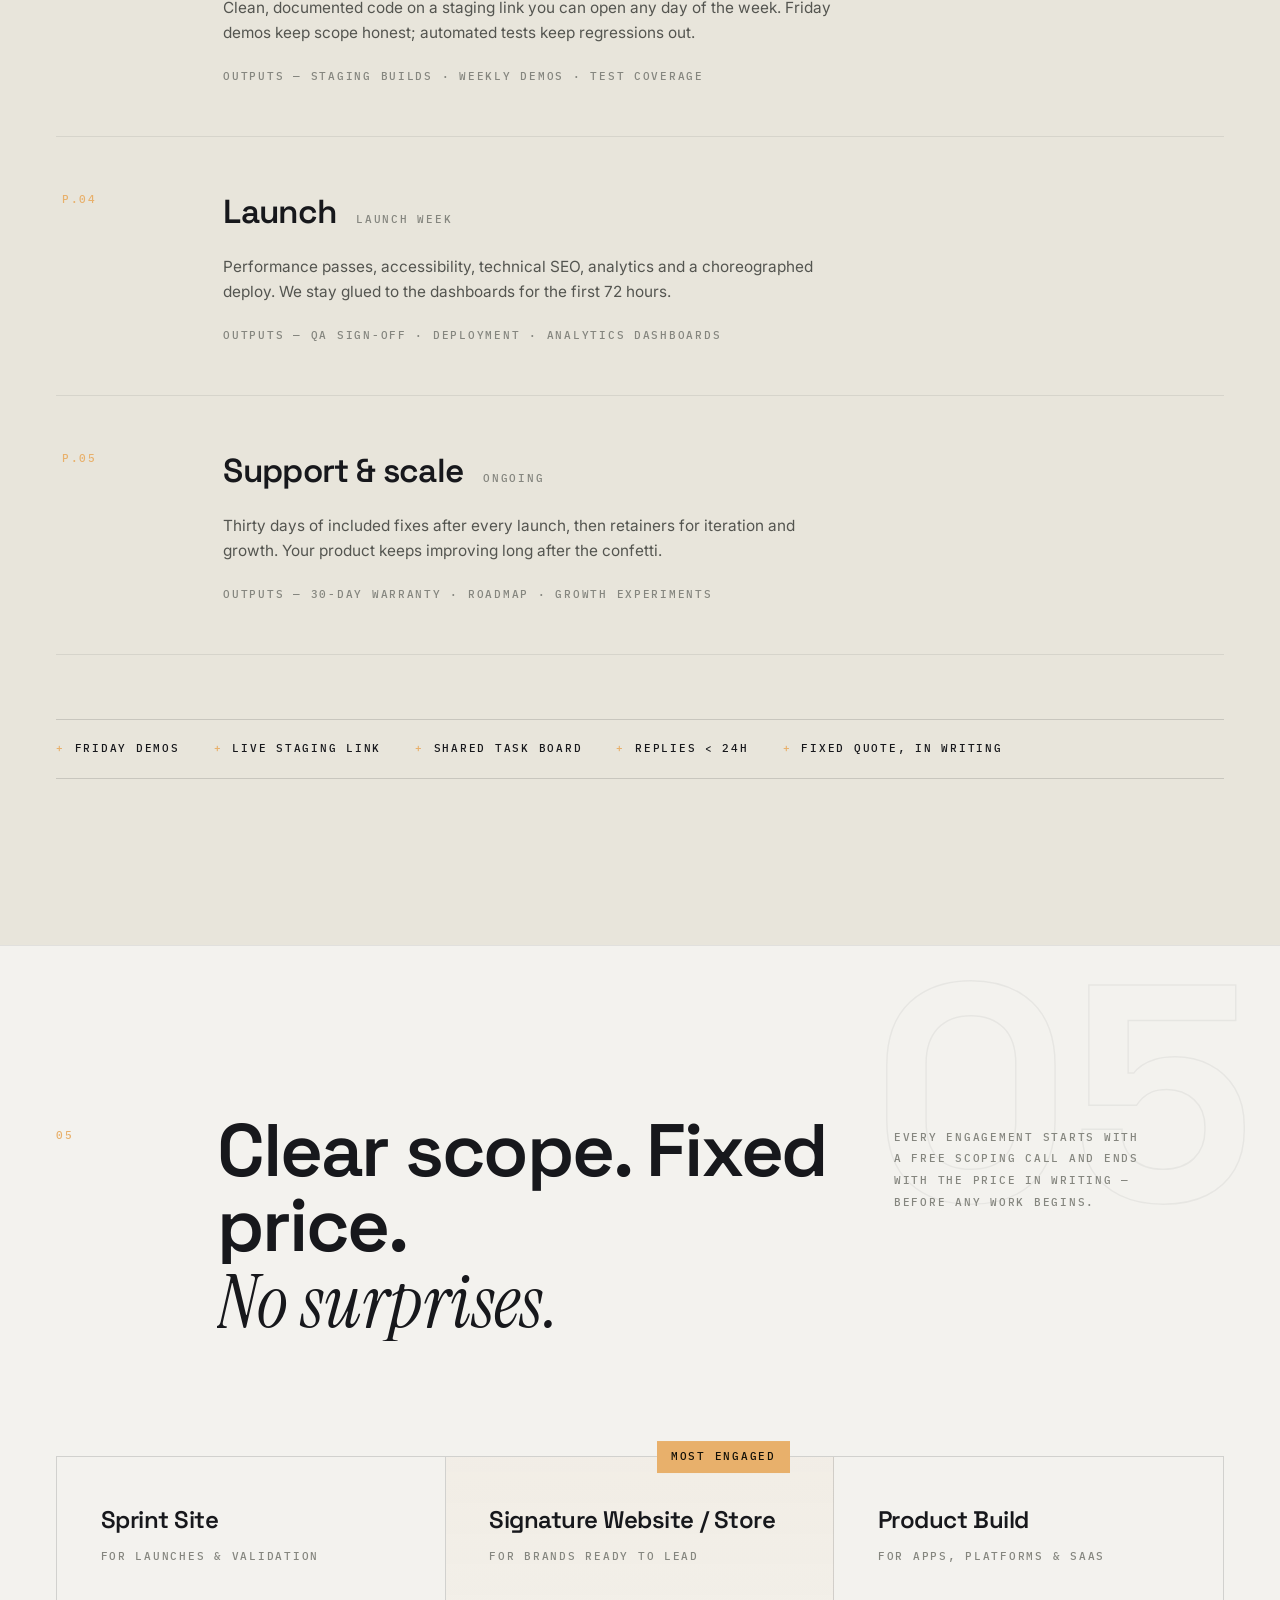
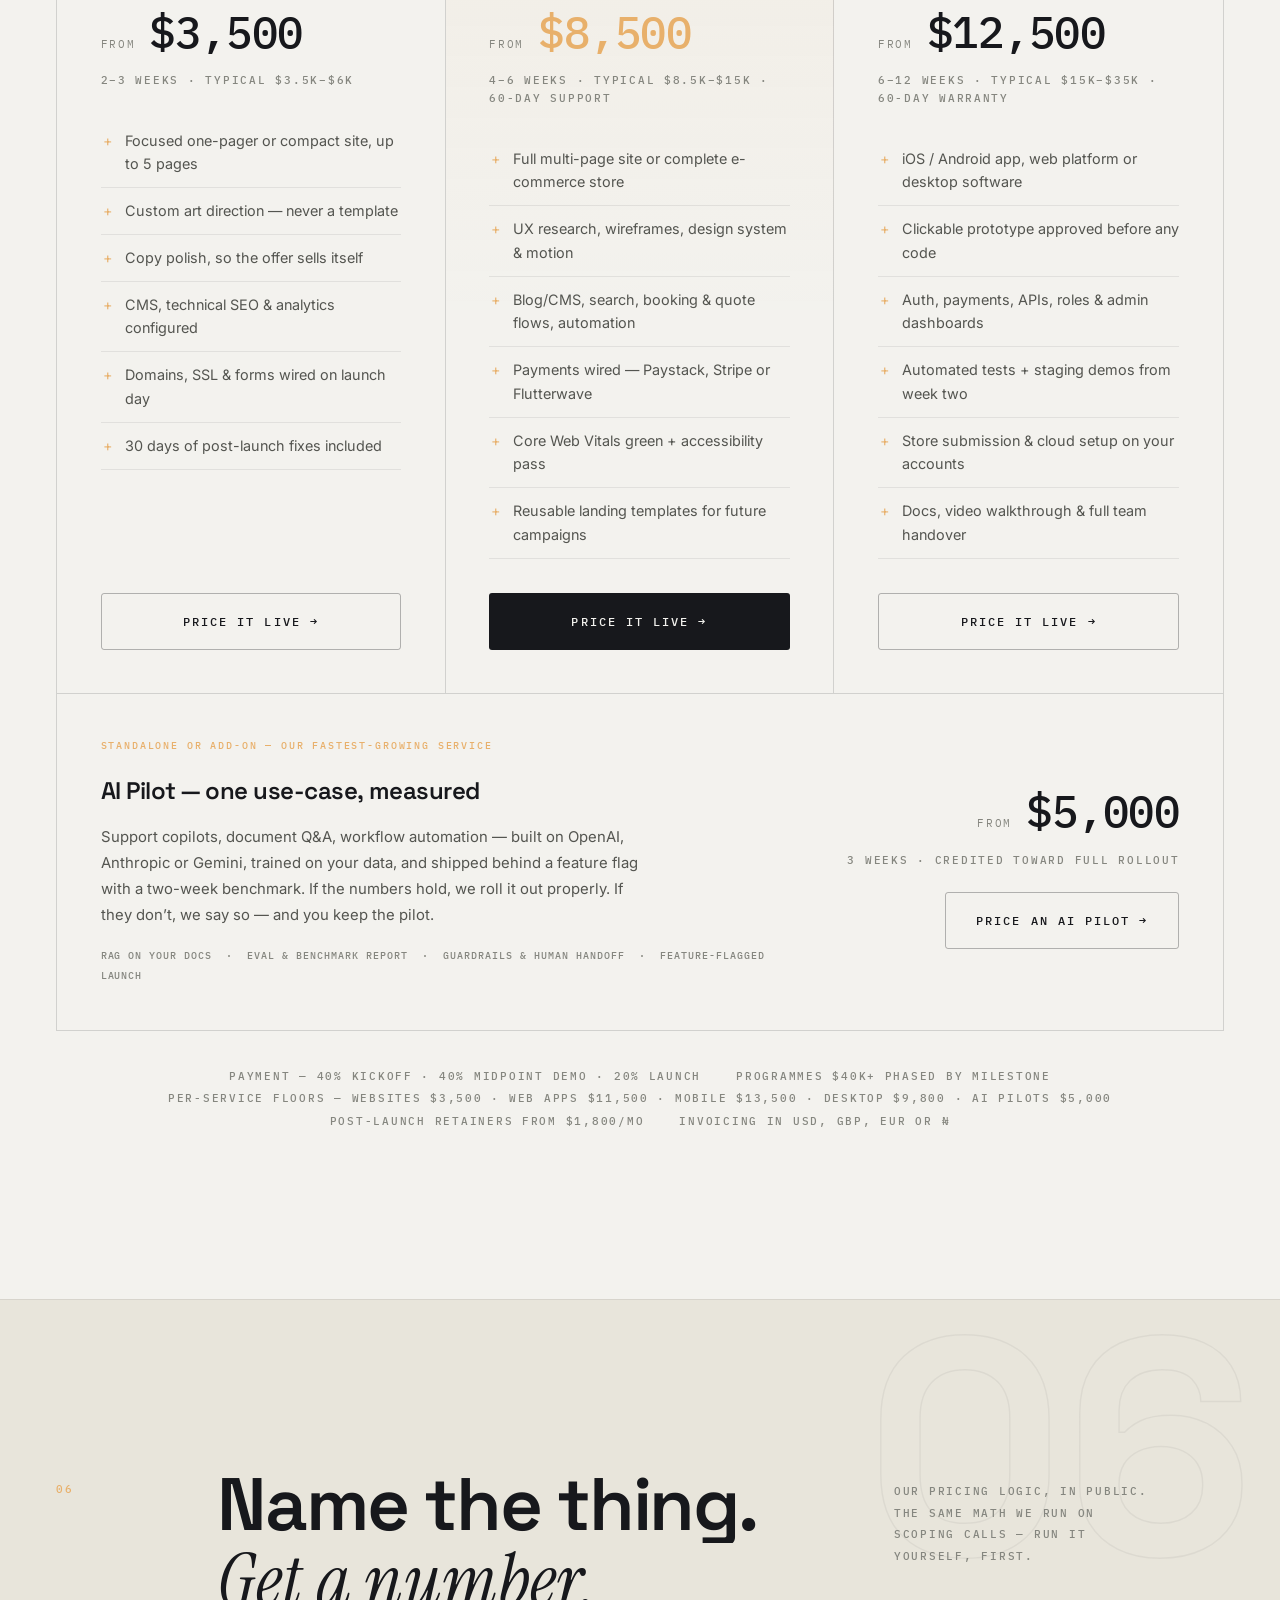
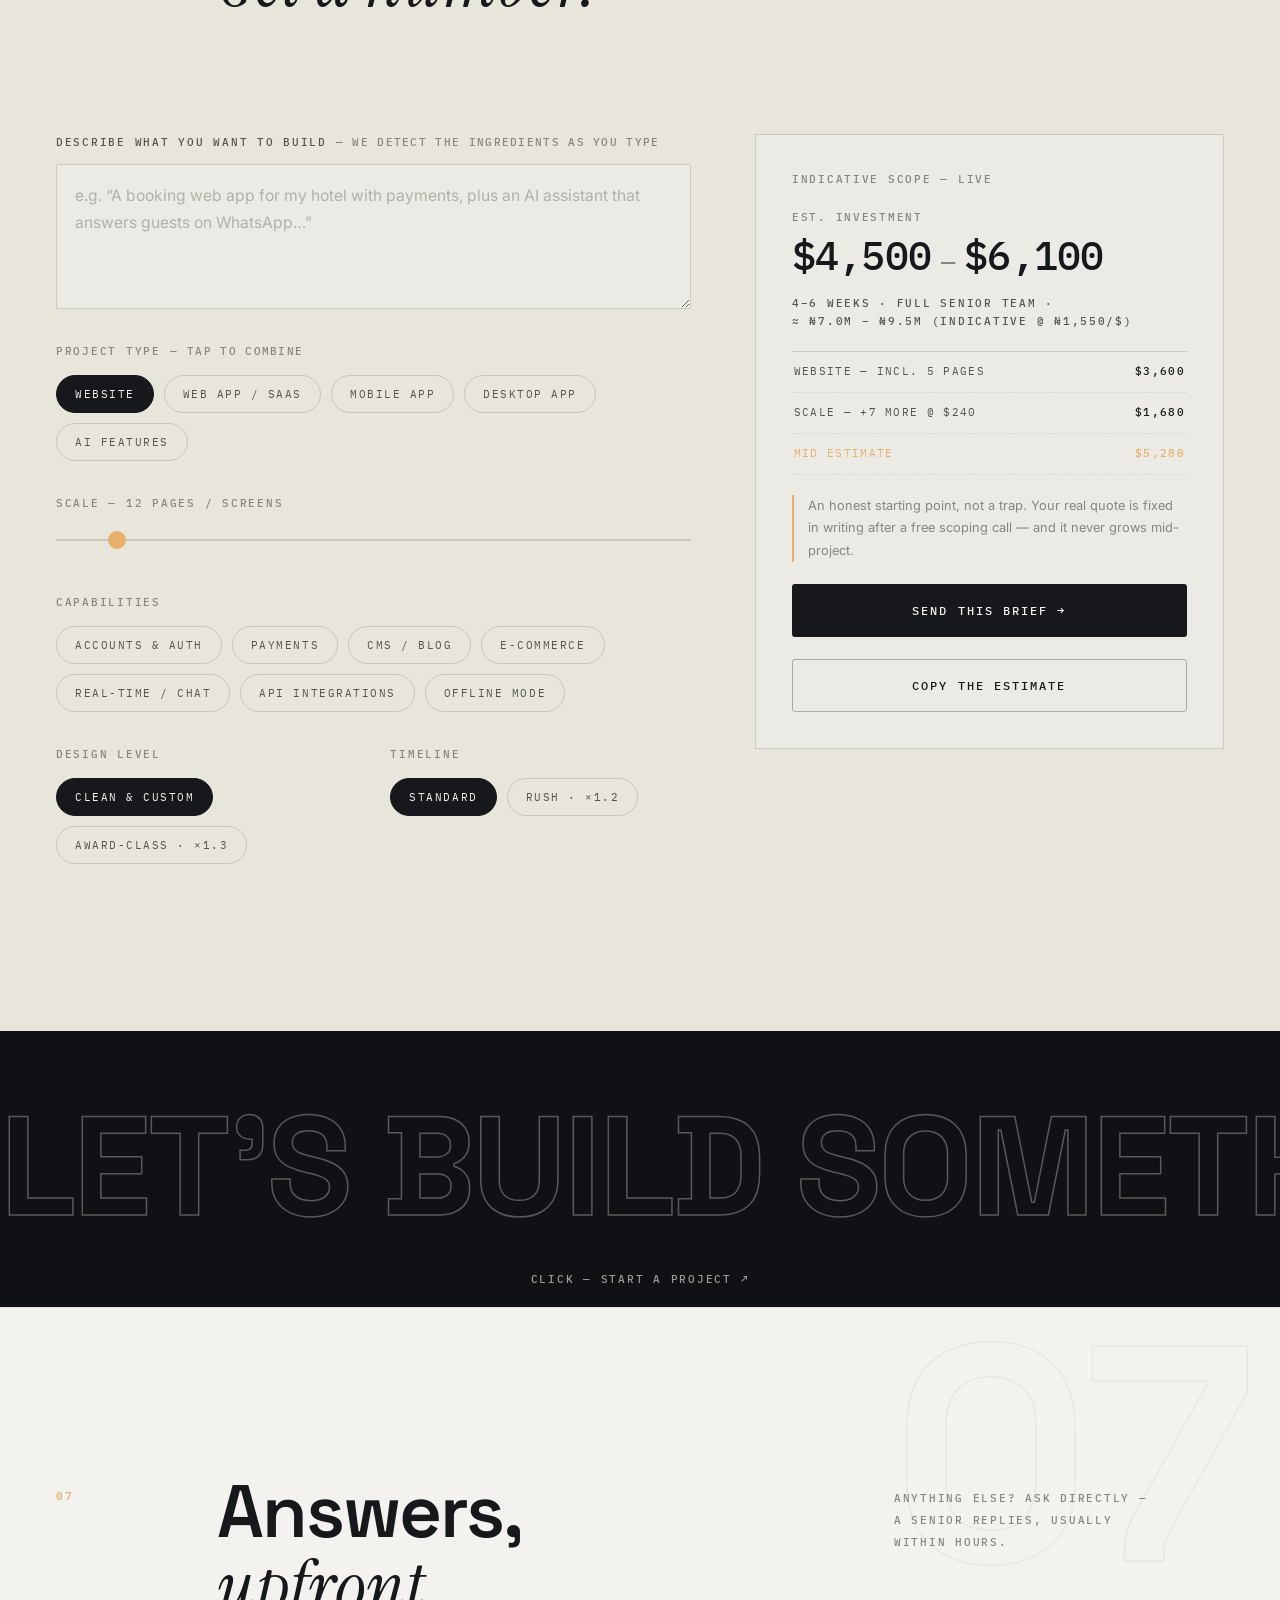
==== commit 0a8d0cfd: "Fix social preview, drop unverifiable claims, add cache/security headers - og:image and twitter:imag" ====
--- a/index.html
+++ b/index.html
@@ -3,13 +3,20 @@
 <head>
 <meta charset="UTF-8">
 <meta name="viewport" content="width=device-width, initial-scale=1.0">
-<title>FirstLight® — Digital Studio | Websites, Apps, Platforms & AI Engineered to Earn Belief</title>
+<title>FirstLight® — iOS &amp; Android apps, websites and platforms, built end to end</title>
 <meta name="description" content="FirstLight is a design and engineering studio. We take websites, mobile apps, web platforms, desktop software and AI integrations from first sketch to first light — one senior team, accountable for all of it.">
-<meta property="og:title" content="FirstLight® — Digital Studio">
+<meta property="og:title" content="FirstLight® — iOS &amp; Android apps, websites and platforms">
 <meta property="og:description" content="Websites, UX & product design, mobile apps, web platforms, desktop software and AI — designed and engineered end-to-end.">
-<meta property="og:image" content="assets/og.png">
+<meta property="og:image" content="https://firstlight-dusky.vercel.app/assets/og.png">
+<meta property="og:image:width" content="1200"><meta property="og:image:height" content="1200">
+<meta property="og:url" content="https://firstlight-dusky.vercel.app/">
+<meta property="og:site_name" content="FirstLight">
+<meta name="twitter:card" content="summary_large_image">
+<meta name="twitter:image" content="https://firstlight-dusky.vercel.app/assets/og.png">
+
 <meta property="og:type" content="website">
 <link rel="icon" type="image/png" href="assets/favicon.png">
+<link rel="canonical" href="https://firstlight-dusky.vercel.app/">
 <link rel="preload" as="image" href="assets/mark.png">
 <link rel="preconnect" href="https://fonts.googleapis.com">
 <link rel="preconnect" href="https://fonts.gstatic.com" crossorigin>
@@ -107,9 +114,9 @@
   </div>
 
   <div class="container hero-stats" data-reveal data-delay=".55">
-    <div class="hstat"><span class="hstat-n mono" data-count="50" data-suffix="+">50+</span><span class="hstat-l">Products shipped</span></div>
-    <div class="hstat"><span class="hstat-n mono" data-count="20" data-suffix="+">20+</span><span class="hstat-l">Industries</span></div>
-    <div class="hstat"><span class="hstat-n mono" data-count="98" data-suffix="%">98%</span><span class="hstat-l">On-time delivery</span></div>
+    <div class="hstat"><span class="hstat-n mono">12</span><span class="hstat-l">Projects in this gallery</span></div>
+    <div class="hstat"><span class="hstat-n mono">iOS · Android</span><span class="hstat-l">Web · Desktop · AI</span></div>
+    <div class="hstat"><span class="hstat-n mono">Fixed</span><span class="hstat-l">Price, in writing</span></div>
     <div class="hstat"><span class="hstat-n mono" data-count="24" data-suffix="H">24H</span><span class="hstat-l">Response time</span></div>
   </div>
 </section>
@@ -138,7 +145,7 @@
   <div class="container">
     <div class="sec-top">
       <span class="sec-no mono" data-reveal>01</span>
-      <h2 class="sec-h2" data-lines>Selected work,<br><em>shipped &amp; live.</em></h2>
+      <h2 class="sec-h2" data-lines>Selected work,<br><em>designed &amp; built.</em></h2>
       <p class="sec-note mono" data-reveal data-delay=".25">TWELVE RECENT ENGAGEMENTS.<br>EVERY ONE DESIGNED AND BUILT<br>IN-HOUSE.</p>
     </div>
 
@@ -149,7 +156,7 @@
       </div>
       <div class="case-info">
         <ul class="case-meta mono" data-reveal>
-          <li><span>CLIENT</span>ECO+ YACHTS</li>
+          <li><span>SUBJECT</span>ECO+ YACHTS</li>
           <li><span>SECTOR</span>SUSTAINABLE TRAVEL</li>
           <li><span>SCOPE</span>STRATEGY · UX/UI · DEV · CMS</li>
           <li><span>YEAR</span>2026</li>
@@ -177,7 +184,7 @@
       </div>
       <div class="case-info">
         <ul class="case-meta mono" data-reveal>
-          <li><span>CLIENT</span>UNIVERSE</li>
+          <li><span>SUBJECT</span>UNIVERSE</li>
           <li><span>SECTOR</span>CREATOR ECONOMY</li>
           <li><span>SCOPE</span>PRODUCT DESIGN · iOS UI SYSTEM</li>
           <li><span>YEAR</span>2026</li>
@@ -608,68 +615,6 @@
   </div>
 </section>
 
-<!-- ============ 07 — VOICES ============ -->
-<section class="sec sec-line voices" id="voices" data-ghost="07">
-  <div class="container">
-    <div class="sec-top">
-      <span class="sec-no mono" data-reveal>07</span>
-      <h2 class="sec-h2" data-lines>In their <em>words.</em></h2>
-      <p class="sec-note mono" data-reveal data-delay=".25">UNSCRIPTED. NAMES SHORTENED<br>FOR PRIVACY — REFERENCES<br>AVAILABLE ON A CALL.</p>
-    </div>
-
-    <div class="v-badge mono" data-reveal>
-      <span class="v-stars">★★★★★</span><span>5.0 — ACROSS EVERY ENGAGEMENT TO DATE</span>
-    </div>
-
-    <figure class="big-quote" data-reveal>
-      <span class="q-mark" aria-hidden="true">&ldquo;</span>
-      <blockquote>“FirstLight took a vague idea and returned a product our seed investors called <em>bankable.</em> Weekly demos meant zero surprises — on time, on budget, twice now.”</blockquote>
-      <figcaption>
-        <span class="v-chip mono">DK</span>
-        <span class="v-who mono">DANIEL K. — FOUNDER, FINTECH SAAS — AUSTIN, TX</span>
-      </figcaption>
-    </figure>
-
-    <div class="quote-duo">
-      <figure data-reveal>
-        <span class="q-mark q-sm" aria-hidden="true">&ldquo;</span>
-        <blockquote>“The new site tripled our qualified enquiries in the first quarter. It doesn’t just look premium — it sells. Our board noticed before our customers did.”</blockquote>
-        <figcaption>
-          <span class="v-chip mono">SM</span>
-          <span class="v-who mono">SARAH M. — MARKETING DIRECTOR, HOSPITALITY — LONDON</span>
-        </figcaption>
-      </figure>
-      <figure data-reveal data-delay=".1">
-        <span class="q-mark q-sm" aria-hidden="true">&ldquo;</span>
-        <blockquote>“Senior designers and engineers on the same call — decisions in hours, not weeks. The first agency we’ve rehired, and the only one we recommend without caveats.”</blockquote>
-        <figcaption>
-          <span class="v-chip mono">TA</span>
-          <span class="v-who mono">TOBI A. — COO, LOGISTICS PLATFORM — AMSTERDAM, NL</span>
-        </figcaption>
-      </figure>
-    </div>
-
-    <div class="quote-duo">
-      <figure data-reveal>
-        <span class="q-mark q-sm" aria-hidden="true">&ldquo;</span>
-        <blockquote>“The AI pilot paid for itself in six weeks — support tickets resolved without a human jumped from 4% to 31%. FirstLight benchmarked everything before asking us to scale it.”</blockquote>
-        <figcaption>
-          <span class="v-chip mono">MR</span>
-          <span class="v-who mono">MAYA R. — HEAD OF PRODUCT, HEALTHTECH — TORONTO</span>
-        </figcaption>
-      </figure>
-      <figure data-reveal data-delay=".1">
-        <span class="q-mark q-sm" aria-hidden="true">&ldquo;</span>
-        <blockquote>“First call to launch in five weeks, and the store now converts at nearly double the old rate. Fixed price meant finance never got a surprise.”</blockquote>
-        <figcaption>
-          <span class="v-chip mono">JO</span>
-          <span class="v-who mono">JAMES O. — FOUNDER, DTC BRAND — MANCHESTER</span>
-        </figcaption>
-      </figure>
-    </div>
-  </div>
-</section>
-
 <!-- ============ MEGA CTA MARQUEE ============ -->
 <a class="mega" href="#contact" aria-label="Start a project">
   <div class="mega-track">
@@ -679,11 +624,11 @@
   <span class="mega-cue mono">CLICK — START A PROJECT ↗</span>
 </a>
 
-<!-- ============ 08 — FAQ ============ -->
-<section class="sec sec-line" id="faq" data-ghost="08">
+<!-- ============ 07 — FAQ ============ -->
+<section class="sec sec-line" id="faq" data-ghost="07">
   <div class="container">
     <div class="sec-top">
-      <span class="sec-no mono" data-reveal>08</span>
+      <span class="sec-no mono" data-reveal>07</span>
       <h2 class="sec-h2" data-lines>Answers,<br><em>upfront.</em></h2>
       <p class="sec-note mono" data-reveal data-delay=".25">ANYTHING ELSE? ASK DIRECTLY —<br>A SENIOR REPLIES, USUALLY<br>WITHIN HOURS.</p>
     </div>
@@ -721,11 +666,11 @@
   </div>
 </section>
 
-<!-- ============ 09 — CONTACT ============ -->
-<section class="sec sec-line sec-band contact" id="contact" data-ghost="09">
+<!-- ============ 08 — CONTACT ============ -->
+<section class="sec sec-line sec-band contact" id="contact" data-ghost="08">
   <div class="container">
     <div class="sec-top">
-      <span class="sec-no mono" data-reveal>09</span>
+      <span class="sec-no mono" data-reveal>08</span>
       <h2 class="sec-h2" data-lines>Tell us what<br>you’re <em>building.</em></h2>
       <p class="sec-note mono" data-reveal data-delay=".25">A FEW LINES IS ENOUGH. WITHIN<br>24 HOURS A SENIOR REPLIES WITH<br>HONEST THOUGHTS ON SCOPE,<br>BUDGET AND TIMELINE.</p>
     </div>
@@ -739,7 +684,7 @@
         </a>
         <a class="c-row" href="https://wa.me/2349017420904" target="_blank" rel="noopener">
           <span class="c-l mono">WHATSAPP</span>
-          <span class="c-v">+234 901 742 0904</span>
+          <span class="c-v">Chat instantly ↗</span>
           <span class="c-n mono dim">MON–SAT · 9:00–18:00 UTC+1</span>
         </a>
         <div class="c-row">
@@ -755,6 +700,7 @@
       </div>
 
       <form class="contact-form" id="brief" data-reveal data-delay=".12" novalidate>
+        <input type="text" id="f-honey" name="_honey" tabindex="-1" autocomplete="off" aria-hidden="true" style="position:absolute;left:-9999px;top:-9999px;opacity:0;height:0;width:0">
         <div class="ff">
           <label for="f-name" class="mono">YOUR NAME</label>
           <input id="f-name" name="name" type="text" placeholder="Ada Lovelace" required>
@@ -798,7 +744,7 @@
           <textarea id="f-msg" name="message" rows="5" placeholder="What are you building, who is it for, and when do you want to launch?" required></textarea>
         </div>
         <button type="submit" class="btn btn-solid btn-block" data-magnet>Send the brief ↗</button>
-        <p class="form-note mono" id="formNote">OPENS YOUR MAIL APP, PRE-FILLED. NOTHING IS STORED HERE.</p>
+        <p class="form-note mono" id="formNote">SENT IN-BROWSER — STRAIGHT TO THE STUDIO INBOX. REPLIES WITHIN 24H.</p>
       </form>
     </div>
   </div>
